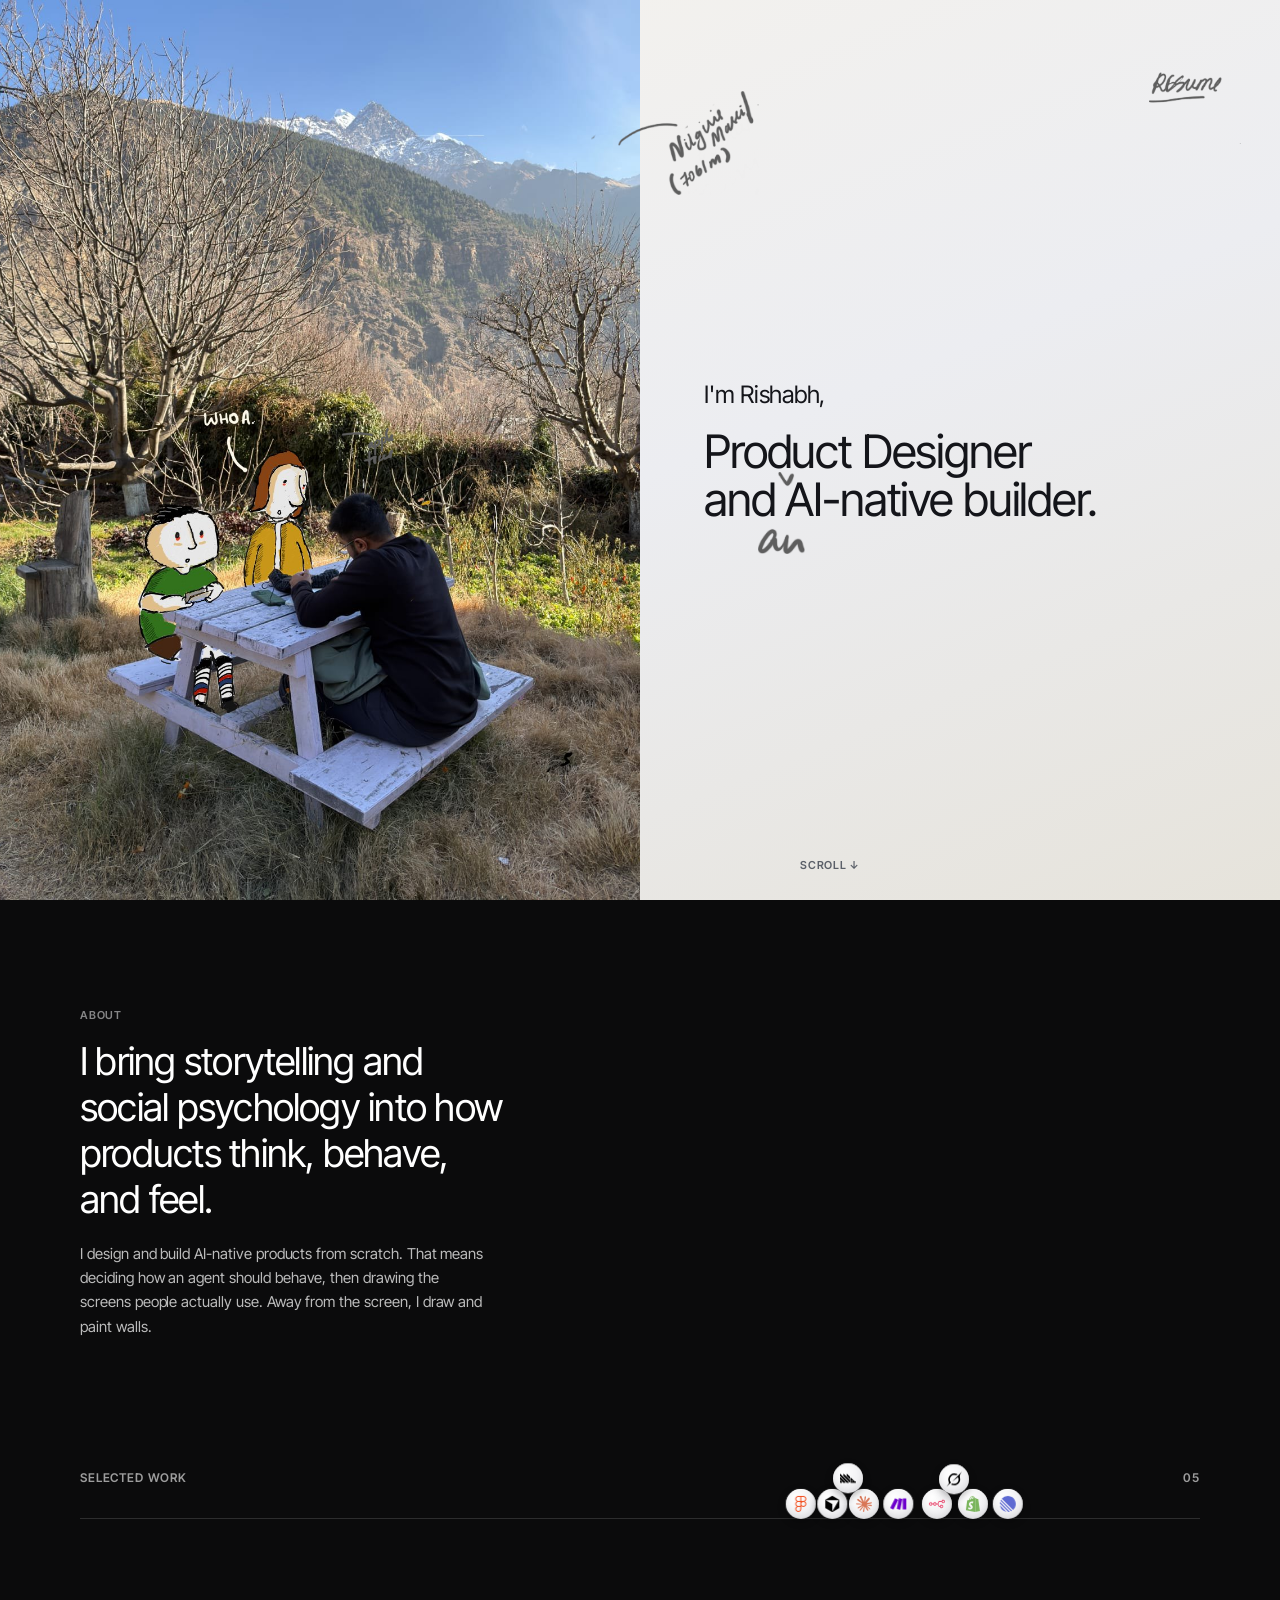
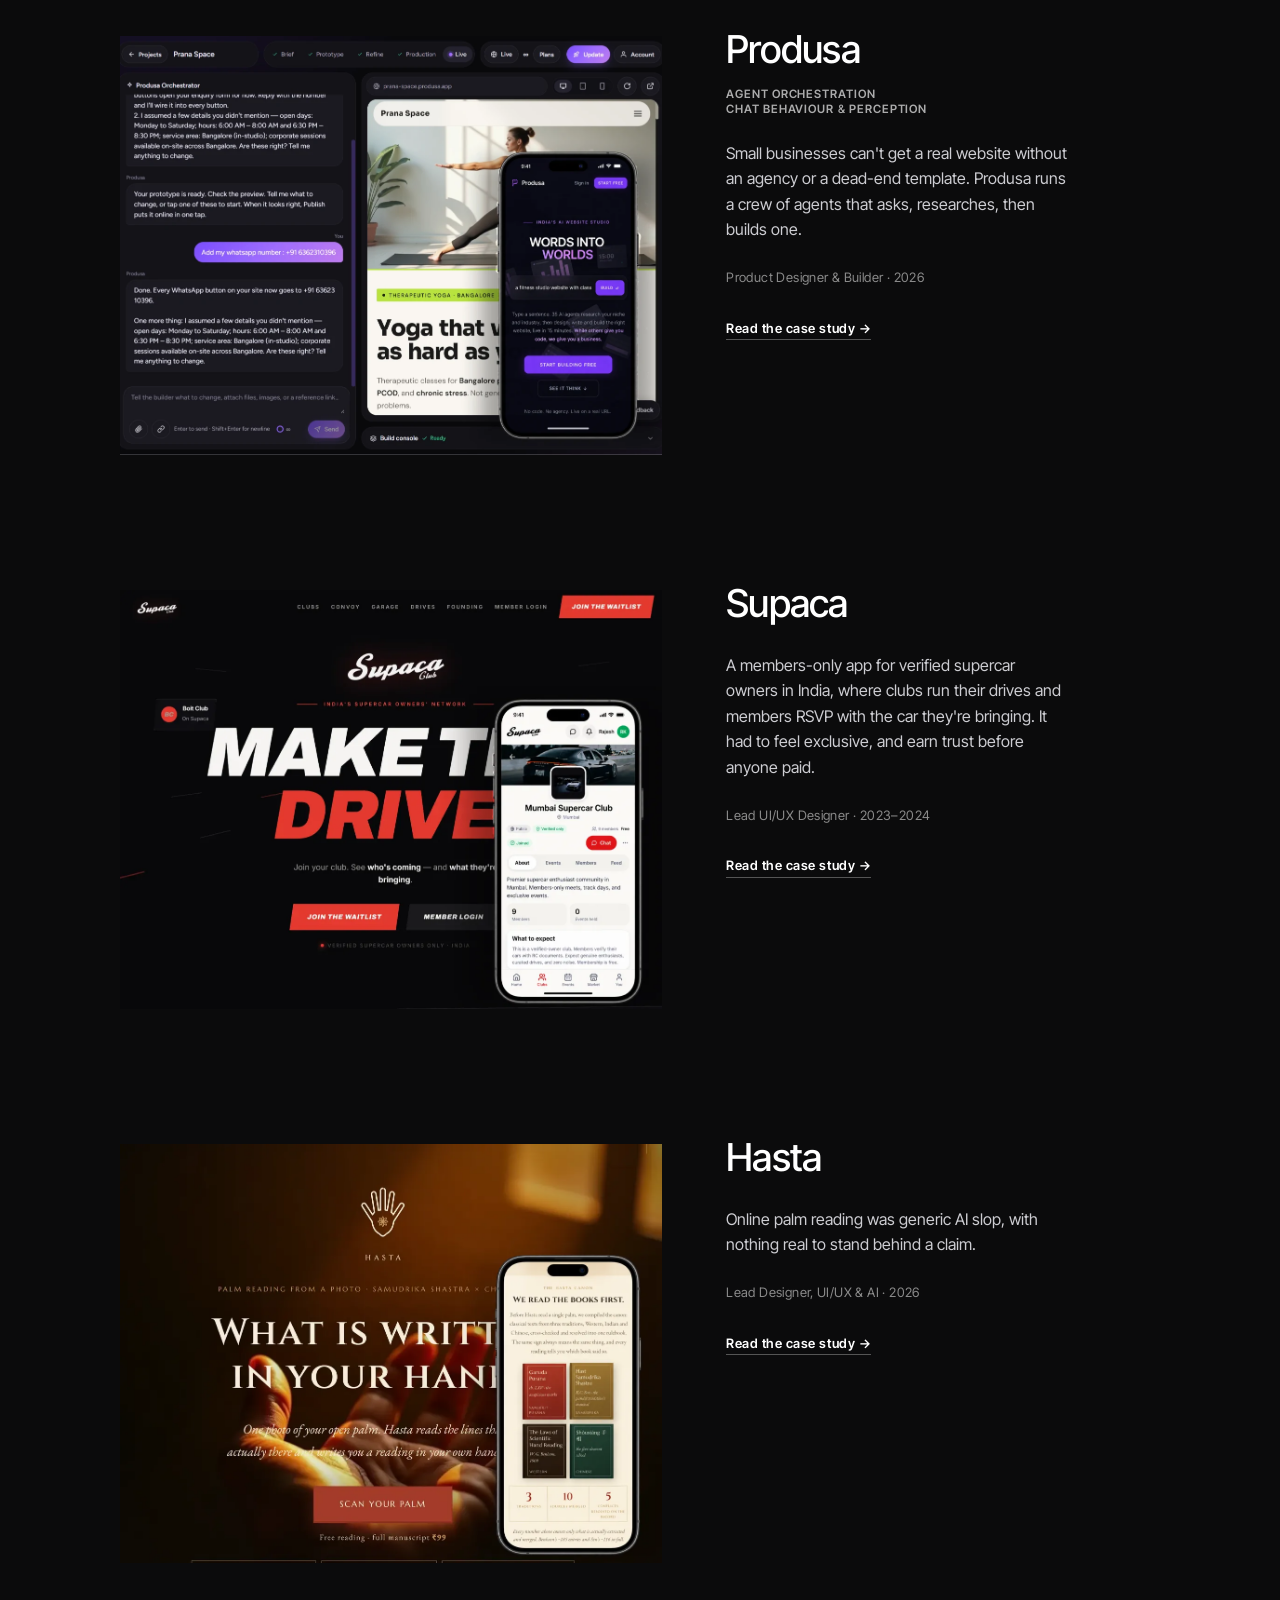
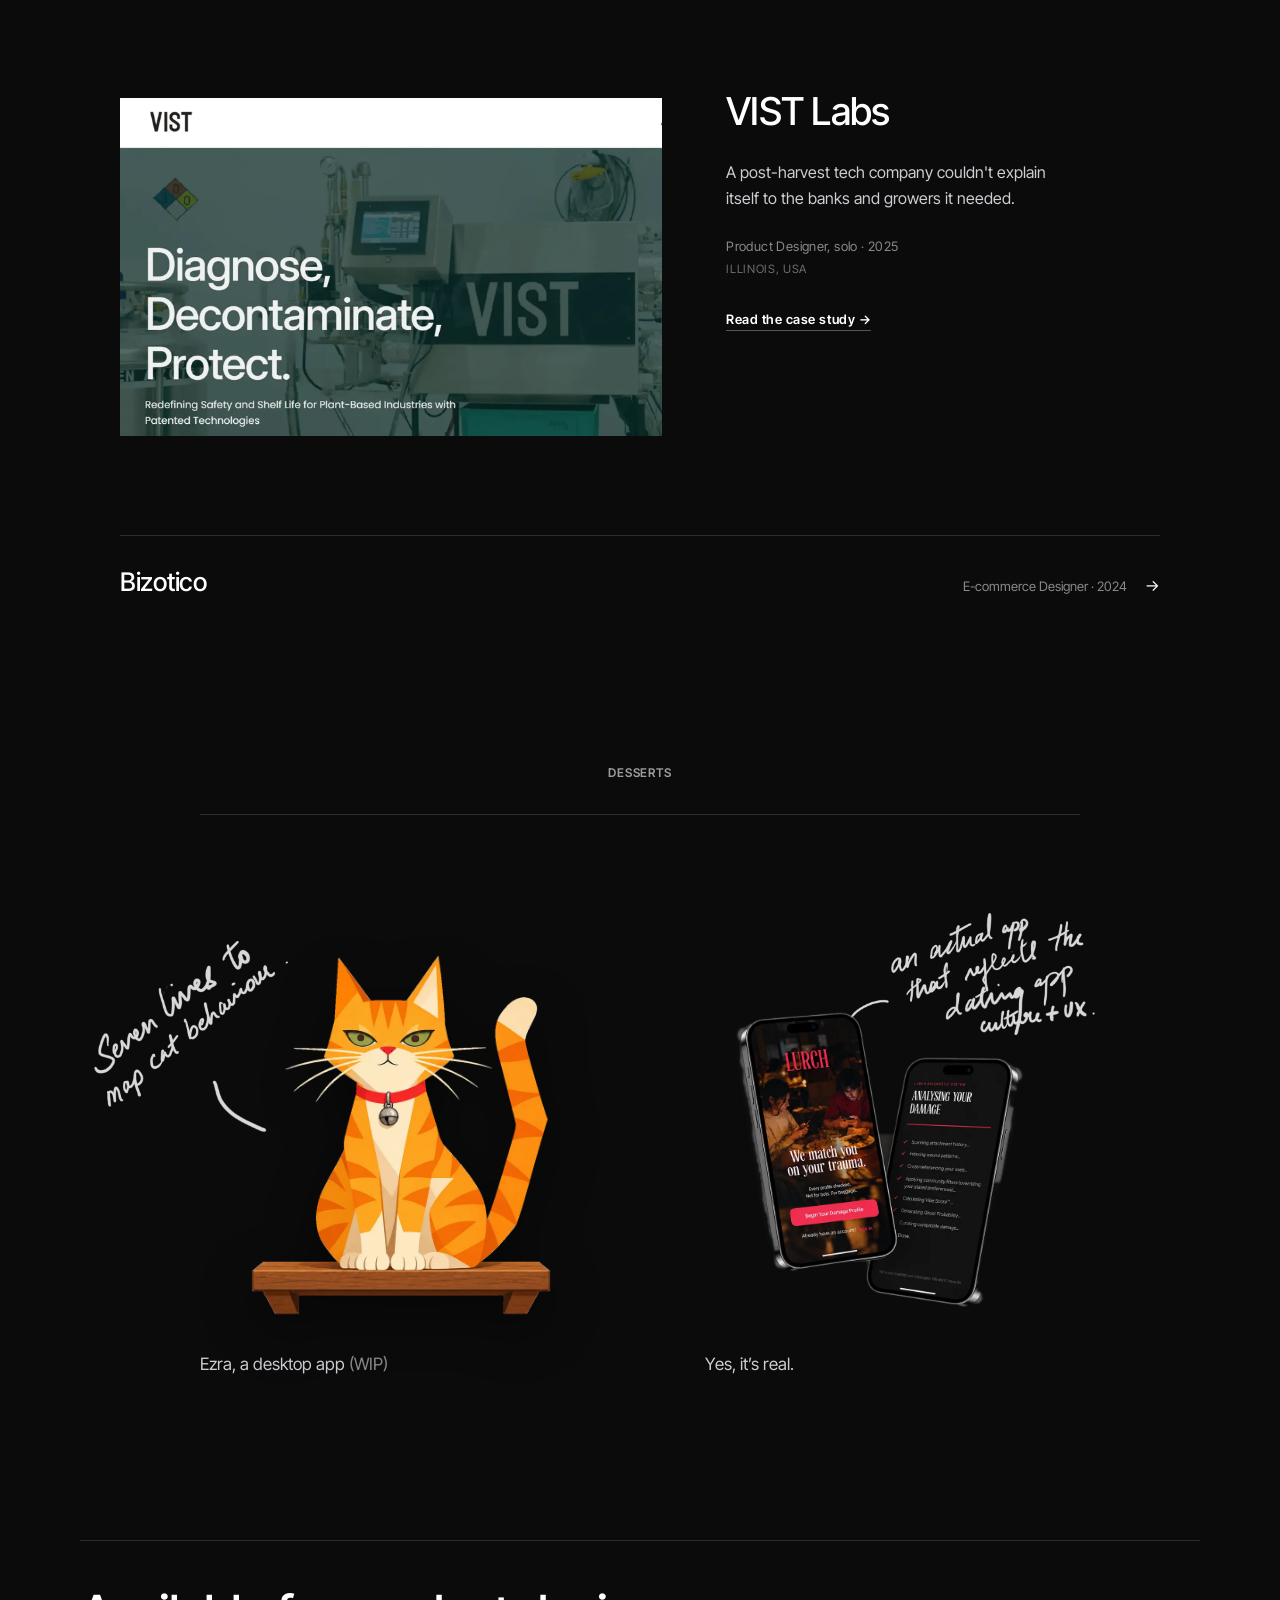
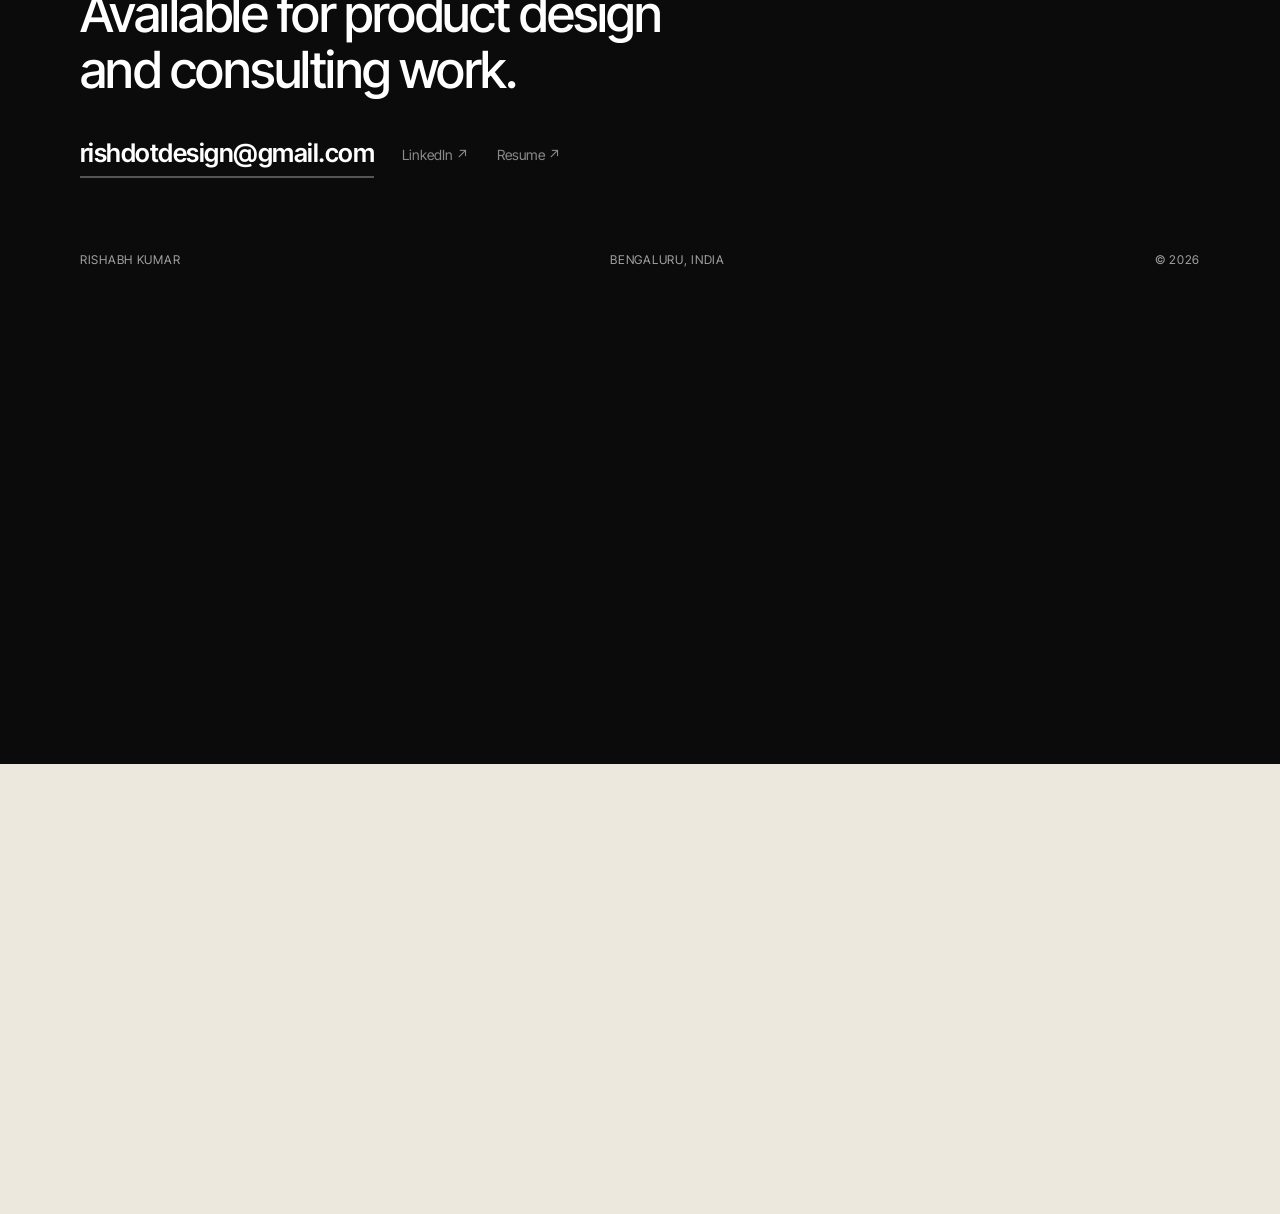
==== index.html @ b2a7e37c "Site hygiene (SEO + security + favicons), About block, desserts backdrop Hygiene (all pages): - Add " ====
<!DOCTYPE html>
<html lang="en" data-theme="light" data-dark>
<head>
<meta charset="UTF-8">
<meta name="viewport" content="width=device-width, initial-scale=1, viewport-fit=cover">
<title>Rishabh Kumar, Product Designer</title>
<meta name="description" content="Rishabh Kumar. Product designer and AI-native builder. Story and meaning first, screens second. Case studies on Produsa, Supaca, Hasta, VIST Labs and Bizotico.">
<link rel="icon" href="/favicon.ico" sizes="any">
<link rel="icon" type="image/svg+xml" href="/assets/favicon.svg">
<link rel="icon" type="image/png" sizes="32x32" href="/assets/icon-32.png">
<link rel="apple-touch-icon" href="/assets/apple-touch-icon.png">
<link rel="manifest" href="/site.webmanifest">
<meta name="theme-color" content="#F5F0E8">
<meta name="author" content="Rishabh Kumar">
<link rel="canonical" href="https://rish.design/">
<meta property="og:type" content="website">
<meta property="og:site_name" content="Rishabh Kumar">
<meta property="og:locale" content="en_US">
<meta property="og:title" content="Rishabh Kumar, Product Designer">
<meta property="og:description" content="Rishabh Kumar. Product designer and AI-native builder. Story and meaning first, screens second. Case studies on Produsa, Supaca, Hasta, VIST Labs and Bizotico.">
<meta property="og:url" content="https://rish.design/">
<meta property="og:image" content="https://rish.design/assets/og/home.jpg">
<meta property="og:image:width" content="1200">
<meta property="og:image:height" content="630">
<meta property="og:image:alt" content="Rishabh Kumar, Product Designer">
<meta name="twitter:card" content="summary_large_image">
<meta name="twitter:title" content="Rishabh Kumar, Product Designer">
<meta name="twitter:description" content="Rishabh Kumar. Product designer and AI-native builder. Story and meaning first, screens second. Case studies on Produsa, Supaca, Hasta, VIST Labs and Bizotico.">
<meta name="twitter:image" content="https://rish.design/assets/og/home.jpg">

<link rel="preconnect" href="https://fonts.googleapis.com">
<link rel="preconnect" href="https://fonts.gstatic.com" crossorigin>
<link rel="stylesheet"
      href="https://fonts.googleapis.com/css2?family=Inter+Tight:wght@300;400;500;600;700;800;900&display=swap">
<link rel="preload" as="image" href="/assets/hero.jpg" fetchpriority="high">
<link rel="stylesheet" href="/assets/style.css">
<link rel="stylesheet" href="/assets/v2.css">
<link rel="stylesheet" href="/assets/v3.css">
<link rel="stylesheet" href="/assets/swiss.css">
<link rel="stylesheet" href="/assets/notebook.css">
<link rel="stylesheet" href="/assets/home.css">
<link rel="stylesheet" href="/assets/redo.css">
<script>document.documentElement.setAttribute("data-theme","light");document.documentElement.classList.add("js");</script>
</head>
<body>

<header class="fnav" data-fnav>
  <nav class="fnav__in" aria-label="Site">
    <a href="#work">Work</a>
    <a href="/desserts.html">Desserts</a>
    <span class="fnav__sep" aria-hidden="true"></span>
    <a class="fnav__cta" href="#contact">Get in touch <span aria-hidden="true">&rarr;</span></a>
  </nav>
</header>

<!-- LAYER A — the banner: image fills the LEFT half, copy on the right. -->
<section class="banner banner--split" aria-labelledby="bannerTitle">
  <div class="banner__media">
    <img class="banner__img" src="/assets/hero.jpg" width="1200" height="1600" fetchpriority="high"
         alt="Rishabh sits with his back to the camera at a weathered white picnic table in the Himalayas, bare winter trees and a snow ridge behind him. Two of his own drawn characters sit at the table with him and the word WHOA. is written in the air above them.">
  </div>
  <div class="banner__in">
    <div class="banner__copy">
      <p class="banner__hi">I'm Rishabh,</p>
      <h1 class="banner__h1" id="bannerTitle">Product Designer and <span class="an-ins"><img class="hand__an" src="/assets/media/hand-an.webp" alt="" aria-hidden="true" loading="lazy"></span>AI-native builder.</h1>
    </div>
    <!-- Pinned to the foot of the copy column, centred under the text — a child
         of .banner__in (position:relative), so it anchors there, not in the
         copy flow where it used to float. -->
    <p class="label banner__cue" aria-hidden="true">Scroll &darr;</p>
  </div>
  <!-- Hand-drawn annotations, positioned to the reference. Desktop only for now;
       mobile placement follows separately. -->
  <div class="hand">
    <img class="hand__el hand__nilgiris" src="/assets/media/hand-nilgiris.webp" alt="" aria-hidden="true" loading="lazy">
    <img class="hand__el hand__apple" src="/assets/media/hand-apple-trees.webp" alt="" aria-hidden="true" loading="lazy">
    <a class="hand__el hand__resume hand__resume--link" href="/assets/Rishabh-Kumar-Resume.pdf" target="_blank" rel="noopener" aria-label="View my résumé (PDF, opens in a new tab)">
      <img src="/assets/media/hand-resume.webp" alt="" aria-hidden="true" loading="lazy">
    </a>
  </div>
</section>

<main>

  <!-- LAYER B — the stage. -->
  <section class="stage" id="work" aria-labelledby="workLabel">
    <div class="stage__in">

      <div class="stage__intro">
        <p class="label stage__kicker">About</p>
        <p class="stage__lead">I bring storytelling and social psychology into how products think, behave, and feel.</p>
        <p class="stage__about">I design and build AI-native products from scratch. That means deciding how an agent should behave, then drawing the screens people actually use. Away from the screen, I draw and paint walls.</p>
      </div>

      <div class="idx__head">
        <p class="label" id="workLabel">Selected work</p>
        <p class="label idx__count">05</p>
      </div>

      <!-- Top four: a full-width feature row each, centred, image left,
           the important details on the right. -->
      <div class="feats">

        <article class="feat" data-accent="#0050FF">
          <a class="feat__shot" href="/produsa.html" aria-label="Produsa case study">
            <img src="/assets/media/produsa-cover.webp" width="1165" height="900" loading="lazy" decoding="async"
                 alt="The Produsa studio: an owner asks the chat to wire their WhatsApp number into the site, and the finished studio website stands in the preview beside it, on desktop and on a phone.">
          </a>
          <div class="feat__meta">
            <h3 class="feat__name"><a href="/produsa.html">Produsa</a></h3>
            <!-- 2026-10-27, his call: the generic "AI product" kind label is out.
                 What he actually built goes under the name instead, as two
                 disciplines, stacked. Stacked and not inline because the second
                 one carries an ampersand: "A · B & C" on one line reads as three
                 items with the last two joined, which is the wrong relationship.
                 The & sits in its own span so it can drop a weight and take a
                 hair more air than a word space, which is what a busy glyph
                 needs in a tracked, uppercased line. Sentence case in the
                 source; the capitals are presentation. See home.css sec 9. -->
            <ul class="feat__disc">
              <li>Agent orchestration</li>
              <li>Chat behaviour <span class="feat__amp">&amp;</span> perception</li>
            </ul>
            <p class="feat__problem">Small businesses can't get a real website without an agency or a dead-end template. Produsa runs a crew of agents that asks, researches, then builds one.</p>
            <p class="feat__role">Product Designer &amp; Builder &middot; 2026</p>
            <a class="feat__go" href="/produsa.html">Read the case study <span aria-hidden="true">&rarr;</span></a>
          </div>
        </article>

        <article class="feat" data-accent="#FF1100">
          <a class="feat__shot" href="/supaca.html" aria-label="Supaca case study">
            <img src="/assets/media/supaca-cover.webp" width="1165" height="900" loading="lazy" decoding="async"
                 alt="The Supaca landing page: Make the drive, over a near-black ground, with a club&rsquo;s page open on a phone beside it.">
          </a>
          <div class="feat__meta">
            <h3 class="feat__name"><a href="/supaca.html">Supaca</a></h3>
            <p class="feat__problem">A members-only app for verified supercar owners in India, where clubs run their drives and members RSVP with the car they're bringing. It had to feel exclusive, and earn trust before anyone paid.</p>
            <p class="feat__role">Lead UI/UX Designer &middot; 2023&ndash;2024</p>
            <a class="feat__go" href="/supaca.html">Read the case study <span aria-hidden="true">&rarr;</span></a>
          </div>
        </article>

        <article class="feat" data-accent="#FFA81A">
          <a class="feat__shot" href="/hasta.html" aria-label="Hasta case study">
            <img src="/assets/media/hasta-cover.webp" width="1165" height="900" loading="lazy" decoding="async"
                 alt="The Hasta landing page: a drawn hand over the word HASTA and What is written in your hand? over a candlelit open palm, with a reading open on a phone beside it.">
          </a>
          <div class="feat__meta">
            <h3 class="feat__name"><a href="/hasta.html">Hasta</a></h3>
            <p class="feat__problem">Online palm reading was generic AI slop, with nothing real to stand behind a claim.</p>
            <p class="feat__role">Lead Designer, UI/UX &amp; AI &middot; 2026</p>
            <a class="feat__go" href="/hasta.html">Read the case study <span aria-hidden="true">&rarr;</span></a>
          </div>
        </article>

        <article class="feat" data-accent="#9ACD20">
          <a class="feat__shot" href="/vistlabs.html" aria-label="VIST Labs case study">
            <img src="/assets/media/vist-band-16x10.webp" width="1600" height="1000" loading="lazy" decoding="async"
                 alt="The redesigned VIST Labs hero: Diagnose, Decontaminate, Protect. over a dark teal photo of pasteurisation equipment.">
          </a>
          <div class="feat__meta">
            <h3 class="feat__name"><a href="/vistlabs.html">VIST Labs</a></h3>
            <p class="feat__problem">A post-harvest tech company couldn't explain itself to the banks and growers it needed.</p>
            <p class="feat__role">Product Designer, solo &middot; 2025</p>
            <p class="feat__loc">Illinois, USA</p>
            <a class="feat__go" href="/vistlabs.html">Read the case study <span aria-hidden="true">&rarr;</span></a>
          </div>
        </article>

      </div>

      <!-- The fifth, compact. -->
      <a class="feat-sm" href="/bizotico.html" data-accent="#B8A07C">
        <span class="feat-sm__name">Bizotico</span>
        <span class="feat-sm__role">E-commerce Designer &middot; 2024</span>
        <span class="feat-sm__go" aria-hidden="true">&rarr;</span>
      </a>

      <!-- DESSERTS, off-brief. Two tiles side by side. 2026-10-27, his
           call: no boxes. Ezra is the cat and nothing else; Lurch is the
           phones it always was, on a red panel. -->
      <section class="dess2" aria-labelledby="dess2Label">
        <div class="idx__head idx__head--sub">
          <p class="label" id="dess2Label">Desserts</p>
        </div>

        <div class="dess2__row">

          <a class="dz dz--ezra" href="https://the-ardent-guy.github.io/ezraapp/" target="_blank" rel="noopener"
             data-accent="#FFA81A" data-cursor-label="Ezra" aria-label="Ezra, a desktop app (work in progress)">
            <span class="dz__cat2" data-eyes>
              <img src="/assets/media/ezra-cat3.webp" width="900" height="900" loading="lazy" decoding="async"
                   alt="Ezra, a geometric orange tabby with a red collar and bell, sitting on a wooden shelf.">
              <!-- The pupils, off his own artwork: --ex / --ey are where he
                   drew them; data-l / data-r / data-u / data-d are how far
                   each one may travel left, right, up and down before it
                   would leave the socket, as a percent of the picture. The
                   four are the semi-axes of an ellipse, checked at 72 angles.
                   Up is the small one: he drew both pupils high in the eye. -->
              <span class="dz__eye" style="--ex:40%;--ey:26.47%"
                    data-l="1.1" data-r="0.8" data-u="0.12" data-d="0.6" aria-hidden="true"></span>
              <span class="dz__eye" style="--ex:53.59%;--ey:26.66%"
                    data-l="0.55" data-r="1.35" data-u="0.3" data-d="0.5" aria-hidden="true"></span>
            </span>
            <span class="dz__cap">Ezra, a desktop app <span class="dz__wip">(WIP)</span></span>
          </a>

          <a class="dz dz--lurch" href="https://lurchout.vercel.app/" target="_blank" rel="noopener"
             data-accent="#FF1100" data-cursor-label="Lurch" aria-label="Lurch, a satire project">
            <span class="dz__stage">
              <img class="dz__phones" src="/assets/media/lurch-cut.webp" width="900" height="900" loading="lazy" decoding="async"
                   alt="Two phone screens from Lurch, the satirical dating app: We match you on your trauma over a photo of a couple on their phones at dinner, and a diagnostic screen analysing your damage.">
            </span>
            <span class="dz__cap">Yes, it&rsquo;s real.</span>
          </a>

          <!-- Handwritten notes over the two tiles, mapped to Rishabh's
               reference. White ink on the black stage; pointer-events:none so
               the tile links stay clickable. -->
          <div class="dess2__hand" aria-hidden="true">
            <img class="dnote dnote--ezra" src="/assets/media/hand-ezra-note.webp" alt="" loading="lazy" decoding="async">
            <img class="dnote dnote--lurch" src="/assets/media/hand-lurch-note.webp" alt="" loading="lazy" decoding="async">
          </div>

        </div>
      </section>

      <!-- Contact. -->
      <div class="stage__end" id="contact">
        <h2>Available for product design and consulting work.</h2>
        <div class="stage__acts">
          <a class="stage__mail" href="mailto:rishdotdesign@gmail.com">rishdotdesign@gmail.com</a>
          <a class="stage__link" href="https://www.linkedin.com/in/rishabhkumarr" target="_blank" rel="noopener">LinkedIn &#8599;</a>
          <a class="stage__link" href="/assets/Rishabh-Kumar-Resume.pdf" target="_blank" rel="noopener">Resume &#8599;</a>
        </div>
        <div class="stage__colophon">
          <span>Rishabh Kumar</span>
          <span>Bengaluru, India</span>
          <span>&copy; 2026</span>
        </div>
      </div>

      <!-- The black runs on well above DESSERTS; room for elements to come. -->
      <div class="stage__space" aria-hidden="true"></div>

    </div>
  </section>

</main>

<!-- LAYER C — the creative reveal: a pixel scenery (hills, mountains, drifting
     clouds) behind a giant, bottom-clipped DESSERTS link. ~half the screen. -->
<section class="endmark">
  <div class="scene" aria-hidden="true">
    <div class="scene__sky"></div>
    <div class="scene__sun"></div>
    <div class="scene__clouds">
      <span class="cloud cloud--a"></span>
      <span class="cloud cloud--b"></span>
      <span class="cloud cloud--c"></span>
      <span class="cloud cloud--d"></span>
    </div>
    <span class="bird bird--a"></span>
    <span class="bird bird--b"></span>
    <div class="scene__range scene__range--back"></div>
    <div class="scene__range"></div>
    <div class="scene__hills"></div>
    <div class="scene__trees">
      <span class="tree" style="left:9%"></span>
      <span class="tree tree--sm" style="left:21%"></span>
      <span class="tree" style="left:68%"></span>
      <span class="tree tree--sm" style="left:80%"></span>
      <span class="tree" style="left:91%"></span>
    </div>
  </div>
  <!-- One link wearing the word three times. On a phone the two echoes become
       lines of their own and DESSERTS reads as a stacked pattern; they are
       aria-hidden, so a screen reader still meets exactly one link and hears
       "Desserts" once. Above 480px they are display:none and this renders as
       the single line it always was. The spans butt up against each other with
       no whitespace on purpose: a stray space would sit inside the centred
       nowrap line and shove the word off centre, and redo.js would measure it.
       -->
  <a class="endmark__word" href="/desserts.html" aria-label="Desserts"
    ><span class="endmark__rep">DESSERTS<span class="endmark__chev" aria-hidden="true">&rsaquo;</span></span
    ><span class="endmark__rep endmark__rep--echo" aria-hidden="true">DESSERTS<span class="endmark__chev">&rsaquo;</span></span
    ><span class="endmark__rep endmark__rep--echo" aria-hidden="true">DESSERTS<span class="endmark__chev">&rsaquo;</span></span
  ></a>
  <!-- A crooked little slice of cake, resting on the wordmark. -->
  <img class="endmark__cake" src="/assets/media/dessert-cake.webp" width="620" height="405"
       alt="" aria-hidden="true" loading="lazy" decoding="async">
</section>

<script src="/assets/swiss.js"></script>
<script src="/assets/notebook.js"></script>
<script src="/assets/redo.js"></script>
</body>
</html>
---- assets/style.css ----
/* ==========================================================================
   Rishabh Kumar, portfolio
   Vanilla CSS. Shared across every page so spacing and type stay identical.
   ========================================================================== */

:root {
  --margin: 10vw;
  --gap-section: 140px;
  --entry-gap: 56px;

  /* Light theme (default). Every colour is a token so the dark block below
     only has to restate values, never hunt through rules. */
  --c-label: #888888;
  --c-body: #444444;
  --c-body-soft: #555555;
  --c-heading: #111111;
  --c-value: #333333;
  --c-statement: #222222;
  --c-rule: #D8D0C4;
  --c-bg: #F5F0E8;
  --c-ghost: #E8E4DC;
  --c-accent: #111111;
  --c-accent-deep: #7A2E35;
  --c-slot-border: #BBBBBB;
  --c-slot-bg: rgba(255, 255, 255, 0.3);
  --c-slot-text: #AAAAAA;
  --c-card: rgba(255, 255, 255, 0.5);
  --c-card-solid: rgba(245, 240, 232, 0.92);
  --c-pill-border: #CCCCCC;
  --c-pill-text: #666666;
  --c-selection: rgba(17, 17, 17, 0.14);
  --hero-scrim: rgba(0, 0, 0, 0.15);
  --grain-opacity: 0.55;

  --font-display: "Outfit", "Trebuchet MS", sans-serif;
  --font-serif: "Instrument Serif", Georgia, "Times New Roman", serif;
  --font-body: "DM Sans", "Segoe UI", sans-serif;
  --font-hand: "Caveat", "Bradley Hand", cursive;

  --nav-w: 160px;
  --ease: cubic-bezier(0.22, 1, 0.36, 1);
}

/* Dark theme. Warm paper at night, never a cold black. */
:root[data-theme="dark"] {
  --c-label: #8A8175;
  --c-body: #B4AB9C;
  --c-body-soft: #A79E8E;
  --c-heading: #F2ECE0;
  --c-value: #D6CDBC;
  --c-statement: #E7E0D2;
  --c-rule: #39332B;
  --c-bg: #17130E;
  --c-ghost: #241F18;
  --c-accent: #F2ECE0;
  --c-accent-deep: #D98FA0;
  --c-slot-border: #4B4238;
  --c-slot-bg: rgba(255, 255, 255, 0.035);
  --c-slot-text: #7C7364;
  --c-card: rgba(255, 255, 255, 0.045);
  --c-card-solid: rgba(23, 19, 14, 0.92);
  --c-pill-border: #4B4238;
  --c-pill-text: #9A9080;
  --c-selection: rgba(255, 255, 255, 0.16);
  --hero-scrim: rgba(0, 0, 0, 0.15);
  --grain-opacity: 0.4;
}

/* No-JS fallback: honour the OS setting when the head script did not run. */
@media (prefers-color-scheme: dark) {
  :root:not([data-theme="light"]):not([data-theme="dark"]) {
    --c-label: #8A8175;
    --c-body: #B4AB9C;
    --c-body-soft: #A79E8E;
    --c-heading: #F2ECE0;
    --c-value: #D6CDBC;
    --c-statement: #E7E0D2;
    --c-rule: #39332B;
    --c-bg: #17130E;
    --c-ghost: #241F18;
    --c-accent: #F2ECE0;
    --c-accent-deep: #D98FA0;
    --c-slot-border: #4B4238;
    --c-slot-bg: rgba(255, 255, 255, 0.035);
    --c-slot-text: #7C7364;
    --c-card: rgba(255, 255, 255, 0.045);
    --c-card-solid: rgba(23, 19, 14, 0.92);
    --c-pill-border: #4B4238;
    --c-pill-text: #9A9080;
    --c-selection: rgba(255, 255, 255, 0.16);
    --hero-scrim: rgba(0, 0, 0, 0.15);
    --grain-opacity: 0.4;
  }
}

html { color-scheme: light dark; }

@media (max-width: 768px) {
  :root {
    --margin: 6vw;
    --gap-section: 80px;
    --entry-gap: 40px;
  }
}

/* --------------------------------------------------------------------------
   Reset and base
   -------------------------------------------------------------------------- */

*,
*::before,
*::after { box-sizing: border-box; }

html { -webkit-text-size-adjust: 100%; }

body {
  margin: 0;
  font-family: var(--font-body);
  font-size: 14px;
  line-height: 1.7;
  color: var(--c-body);
  min-height: 100vh;
  background-color: var(--c-bg);
  /* Large, slow, seamless mottle: the paper's own colour is uneven, like a
     handmade sheet. soft-light keeps the hue of --c-bg, only drifts luminance
     a few percent. Never grey, never dirty. */
  background-image: url("data:image/svg+xml,%3Csvg xmlns='http://www.w3.org/2000/svg' width='600' height='600'%3E%3Cfilter id='m'%3E%3CfeTurbulence type='fractalNoise' baseFrequency='0.009' numOctaves='2' stitchTiles='stitch' seed='11'/%3E%3CfeColorMatrix type='matrix' values='0.13 0 0 0 0.435 0.13 0 0 0 0.435 0.13 0 0 0 0.435 0 0 0 0 1'/%3E%3C/filter%3E%3Crect width='600' height='600' filter='url(%23m)'/%3E%3C/svg%3E");
  background-repeat: repeat;
  background-size: 600px 600px;
  background-blend-mode: soft-light;
  -webkit-font-smoothing: antialiased;
  text-rendering: optimizeLegibility;
}

/* The mottle is tuned for the light sheet. On the near-black ground it turns
   blotchy, so drop it in dark and let the flat warm colour plus the grain
   overlay carry the paper feel. */
:root[data-theme="dark"] body { background-image: none; }

@media (prefers-color-scheme: dark) {
  :root:not([data-theme="light"]):not([data-theme="dark"]) body { background-image: none; }
}

/* Global paper grain. One material across the dark hero, the cards and the
   ground so nothing reads flat or "AI-clean". Monochrome noise on soft-light
   modulates light only, so it adds tooth without adding colour or dirt.
   STRENGTH KNOB: opacity. 0.35 = barely there, 0.55 = default, 0.8 = strong. */
body::after {
  content: "";
  position: fixed;
  inset: 0;
  z-index: 9999;
  pointer-events: none;
  opacity: var(--grain-opacity);
  mix-blend-mode: soft-light;
  background-image: url("data:image/svg+xml,%3Csvg xmlns='http://www.w3.org/2000/svg' width='140' height='140'%3E%3Cfilter id='g'%3E%3CfeTurbulence type='fractalNoise' baseFrequency='0.8' numOctaves='2' stitchTiles='stitch' seed='4'/%3E%3CfeColorMatrix type='matrix' values='0.5 0 0 0 0.25 0.5 0 0 0 0.25 0.5 0 0 0 0.25 0 0 0 0 1'/%3E%3C/filter%3E%3Crect width='140' height='140' filter='url(%23g)'/%3E%3C/svg%3E");
  background-size: 140px 140px;
}

@media print { body::after { display: none; } }

img { max-width: 100%; display: block; }

a { color: inherit; text-decoration: none; }

h1, h2, h3, h4, p { margin: 0; }

[hidden] { display: none !important; }

::selection { background: var(--c-selection); }

/* --------------------------------------------------------------------------
   Shared type helpers
   -------------------------------------------------------------------------- */

.label {
  font-family: var(--font-body);
  font-size: 11px;
  font-weight: 600;
  text-transform: uppercase;
  letter-spacing: 0.14em;
  color: var(--c-label);
  display: inline-flex;
  align-items: center;
  gap: 10px;
}

.label::before {
  content: "";
  width: 18px;
  height: 1px;
  background: var(--c-accent);
  flex: 0 0 auto;
}

.section-heading {
  font-family: var(--font-display);
  font-weight: 700;
  font-size: clamp(32px, 4.4vw, 50px);
  line-height: 1.1;
  letter-spacing: -0.02em;
  color: var(--c-heading);
  margin-top: 18px;
  max-width: 20ch;
}

.hand { font-family: var(--font-hand); color: var(--c-accent-deep); }
.serif { font-family: var(--font-serif); }

/* The serif-italic accent: one emphasis phrase inside a headline, never a
   whole line. Reused across the hero, section headings, and case studies. */
.hero__h1 em,
.section-heading em,
.cs-hero__title em,
.cs-section__heading em,
.decision__heading em {
  font-family: var(--font-serif);
  font-style: italic;
  font-weight: 400;
  letter-spacing: -0.01em;
  color: var(--c-accent-deep);
}

/* Anchoring: a real number already in the copy, set as a numeral rather
   than buried in body weight. Drop into any sentence, scales relatively. */
em.stat-num {
  font-family: var(--font-serif);
  font-style: italic;
  font-weight: 400;
  font-size: 1.5em;
  line-height: 1;
  letter-spacing: -0.01em;
  color: var(--c-accent-deep);
}

/* --------------------------------------------------------------------------
   Layout shell
   -------------------------------------------------------------------------- */

main { margin-left: var(--nav-w); }

.wrap { padding: 0 var(--margin); }

.section { padding-top: var(--gap-section); }

.section:last-child { padding-bottom: var(--gap-section); }

.rule {
  border: 0;
  border-top: 1px solid var(--c-rule);
  margin: 0;
}

/* --------------------------------------------------------------------------
   Navigation
   -------------------------------------------------------------------------- */

.sidebar {
  position: fixed;
  top: 0;
  left: 0;
  width: var(--nav-w);
  height: 100vh;
  padding: 34px 18px 34px 28px;
  display: flex;
  flex-direction: column;
  gap: 40px;
  z-index: 40;
  /* No texture of its own. The fixed body::after grain overlay sits above the
     sidebar (z 9999) and covers it with the same paper as the rest of the page. */
  background-color: var(--c-bg);
}

/* A circular avatar frame. "R" is the placeholder; drop a photo in later as
   either a background-image on this element or an <img> filling it,
   overflow:hidden clips either one to the circle for free. */
.sidebar__logo {
  width: 40px;
  height: 40px;
  flex: 0 0 auto;
  display: flex;
  align-items: center;
  justify-content: center;
  border-radius: 50%;
  overflow: hidden;
  border: 1px solid var(--c-rule);
  background: var(--c-card);
  font-family: var(--font-display);
  font-weight: 800;
  font-size: 16px;
  color: var(--c-heading);
  line-height: 1;
}

/* Default position. On index.html, alignNavToHero() in main.js measures the
   real rendered position of "Product Designer." and sets margin-top on this
   element precisely, live, on load and on resize - a fixed px guess drifts
   at every viewport height since that line floats to vertical-centre. Other
   pages (no hero to align to) just keep this default. */
.sidebar__nav {
  display: flex;
  flex-direction: column;
  gap: 10px;
}

.sidebar__nav a {
  font-family: var(--font-body);
  font-size: 13px;
  font-weight: 400;
  color: var(--c-label);
  transition: color 0.2s var(--ease);
}

.sidebar__nav a:hover { color: var(--c-heading); }

.sidebar__nav a.is-active { color: var(--c-heading); }

/* Underline-draw on hover, desktop only (the mobile drawer already uses a
   full divider per row, so this stays a desktop micro-interaction). */
@media (min-width: 769px) {
  .sidebar__nav a {
    position: relative;
    width: fit-content;
  }
  .sidebar__nav a::after {
    content: "";
    position: absolute;
    left: 0;
    right: 100%;
    bottom: -3px;
    height: 1px;
    background: var(--c-accent-deep);
    transition: right 0.28s var(--ease);
  }
  .sidebar__nav a:hover::after,
  .sidebar__nav a.is-active::after { right: 0; }
}

/* Hamburger, mobile only */
.sidebar__burger {
  display: none;
  width: 34px;
  height: 34px;
  padding: 0;
  border: 0;
  background: transparent;
  cursor: pointer;
  flex-direction: column;
  align-items: center;
  justify-content: center;
  gap: 6px;
}

.sidebar__burger span {
  display: block;
  width: 20px;
  height: 1.5px;
  background: var(--c-heading);
  transition: transform 0.25s var(--ease), opacity 0.2s ease;
}

.sidebar.is-open .sidebar__burger span:first-child { transform: translateY(3.75px) rotate(45deg); }
.sidebar.is-open .sidebar__burger span:last-child { transform: translateY(-3.75px) rotate(-45deg); }

/* Mobile: no top bar. The sidebar becomes a pass-through fixed layer that
   only carries three floating chips (home, hamburger, theme) and an
   off-canvas drawer that slides in from the right. */
@media (max-width: 768px) {
  main { margin-left: 0; }

  .sidebar {
    position: fixed;
    inset: 0;
    width: auto;
    height: auto;
    padding: 0;
    gap: 0;
    background: transparent;
    border: 0;
    pointer-events: none;
    z-index: 60;
  }

  .sidebar__logo,
  .sidebar__burger,
  .sidebar .theme-toggle {
    pointer-events: auto;
    position: absolute;
    width: 40px;
    height: 40px;
    margin: 0;
    background: var(--c-bg);
    border: 1px solid var(--c-rule);
    border-radius: 999px;
    display: flex;
    align-items: center;
    justify-content: center;
  }

  .sidebar__logo { top: 14px; left: var(--margin); font-size: 16px; z-index: 63; }
  .sidebar .theme-toggle { right: var(--margin); bottom: 16px; z-index: 63; }
  .sidebar__burger { top: 14px; right: var(--margin); z-index: 64; }

  /* scrim behind the drawer */
  .sidebar::before {
    content: "";
    position: fixed;
    inset: 0;
    background: rgba(0, 0, 0, 0.45);
    opacity: 0;
    pointer-events: none;
    transition: opacity 0.3s ease;
    z-index: 61;
  }
  .sidebar.is-open::before { opacity: 1; pointer-events: auto; }

  /* the drawer */
  .sidebar__nav {
    pointer-events: auto;
    position: fixed;
    top: 0;
    right: 0;
    margin-top: 0;
    height: 100vh;
    height: 100dvh;
    width: min(80vw, 320px);
    flex-direction: column;
    gap: 0;
    padding: 92px 28px 32px;
    background: var(--c-bg);
    border-left: 1px solid var(--c-rule);
    transform: translateX(100%);
    transition: transform 0.42s cubic-bezier(0.5, 0, 0.1, 1);
    z-index: 62;
    overflow-y: auto;
  }

  .sidebar.is-open .sidebar__nav { transform: translateX(0); }

  .sidebar__nav a {
    font-size: 17px;
    padding: 15px 0;
    border-bottom: 1px solid var(--c-rule);
    opacity: 0;
    transform: translateX(18px);
    transition: opacity 0.3s ease, transform 0.35s var(--ease);
  }
  .sidebar__nav a:last-child { border-bottom: 0; }

  .sidebar.is-open .sidebar__nav a { opacity: 1; transform: translateX(0); }
  .sidebar.is-open .sidebar__nav a:nth-child(1) { transition-delay: 0.12s; }
  .sidebar.is-open .sidebar__nav a:nth-child(2) { transition-delay: 0.17s; }
  .sidebar.is-open .sidebar__nav a:nth-child(3) { transition-delay: 0.22s; }
  .sidebar.is-open .sidebar__nav a:nth-child(4) { transition-delay: 0.27s; }
  .sidebar.is-open .sidebar__nav a:nth-child(5) { transition-delay: 0.32s; }
  .sidebar.is-open .sidebar__nav a:nth-child(6) { transition-delay: 0.37s; }
}

/* --------------------------------------------------------------------------
   Scroll progress, goal gradient. Chrome, not content: same on every page.
   -------------------------------------------------------------------------- */

.scroll-progress {
  position: fixed;
  top: 0;
  left: 0;
  height: 2px;
  width: 0%;
  background: var(--c-accent-deep);
  z-index: 9998;
  pointer-events: none;
  transition: width 0.08s linear;
}

@media (prefers-reduced-motion: reduce) {
  .scroll-progress { transition: none; }
}

/* --------------------------------------------------------------------------
   Slots for imagery and drawings
   -------------------------------------------------------------------------- */

.slot {
  border: 1px dashed var(--c-slot-border);
  background: var(--c-slot-bg);
  border-radius: 4px;
  display: flex;
  align-items: center;
  justify-content: center;
  text-align: center;
  padding: 24px;
  font-family: var(--font-body);
  font-size: 12px;
  color: var(--c-slot-text);
  letter-spacing: 0.02em;
}

.slot--svg { color: var(--c-slot-text); }

/* --------------------------------------------------------------------------
   Hero (index)
   Desktop: split. Portrait photo strip on the right, headline as ink on the
   paper ground on the left. The left column is a flex stack: the headline
   floats to optical centre, the caveat + scroll cue are pinned to the base
   with a gap that can never be eaten. 100vh is a MINIMUM, so the section
   grows and the page scrolls before anything collides.
   Mobile (<=768px): full-viewport photo, headline set on it over a scrim.
   -------------------------------------------------------------------------- */

.hero {
  position: relative;
  display: grid;
  grid-template-columns: minmax(0, 1fr) clamp(300px, 42vw, 600px);
  min-height: 100vh;
  min-height: 100dvh;
  overflow: hidden;
}

.hero__media {
  grid-column: 2;
  grid-row: 1;
  background-color: #23201c;
  background-image:
    linear-gradient(rgba(30, 26, 20, 0.05), rgba(30, 26, 20, 0.05)),
    url("/assets/hero.jpg");
  background-size: cover;
  background-position: 50% 32%;
  border-left: 1px solid var(--c-rule);
}

/* Dark theme intentionally has no scrim override here: the photo carries
   the same faint wash as light theme, unfiltered rather than darkened. */

.hero__media-fallback {
  grid-column: 2;
  grid-row: 1;
  display: flex;
  align-items: flex-end;
  justify-content: center;
  text-align: center;
  padding: 24px 24px 96px;
  font-family: var(--font-body);
  font-size: 12px;
  color: rgba(255, 255, 255, 0.4);
  border: 1px dashed rgba(255, 255, 255, 0.22);
  margin: 24px;
}

/* Fine fabric stipple over the text half, light theme only. Same recipe as
   the body grain (feTurbulence into feColorMatrix) but pushed to a much
   higher baseFrequency and read through a steep alpha ramp, so continuous
   noise clips into small, sparse, irregular flecks instead of smooth
   static. Tinted with --c-accent-deep and multiplied in at low opacity, so
   it reads as tooth on the bare paper, never as a printed dot pattern.
   Desktop only: the mobile hero is full-bleed photo with no bare column
   to texture, and this is switched off there below. */
.hero::before {
  content: "";
  grid-column: 1;
  grid-row: 1;
  z-index: 0;
  pointer-events: none;
  opacity: 0.35;
  mix-blend-mode: multiply;
  background-image: url("data:image/svg+xml,%3Csvg xmlns='http://www.w3.org/2000/svg' width='120' height='120'%3E%3Cfilter id='f'%3E%3CfeTurbulence type='fractalNoise' baseFrequency='0.9' numOctaves='2' stitchTiles='stitch' seed='9'/%3E%3CfeColorMatrix type='matrix' values='0 0 0 0 0.478 0 0 0 0 0.180 0 0 0 0 0.208 26 0 0 0 -17'/%3E%3C/filter%3E%3Crect width='120' height='120' filter='url(%23f)'/%3E%3C/svg%3E");
  background-repeat: repeat;
  background-size: 120px 120px;
}

:root[data-theme="dark"] .hero::before { content: none; }

@media (prefers-color-scheme: dark) {
  :root:not([data-theme="light"]):not([data-theme="dark"]) .hero::before { content: none; }
}

.hero__col {
  grid-column: 1;
  grid-row: 1;
  z-index: 2;
  display: flex;
  flex-direction: column;
  min-width: 0;
  padding-block: clamp(72px, 11vh, 112px) clamp(28px, 5vh, 48px);
  padding-inline: clamp(24px, 4vw, 72px) clamp(32px, 4vw, 64px);
}

.hero__headline { margin-top: auto; }

.hero__h1 {
  font-family: var(--font-display);
  font-weight: 800;
  font-size: clamp(28px, 3vw, 40px);
  line-height: 1.12;
  letter-spacing: -0.012em;
  color: var(--c-heading);
}

.hero__group { display: block; }
.hero__group .line { display: block; }

/* The period after "Product Designer" leaves its spot as the visitor
   scrolls toward "Selected Projects" below, and a JS-cloned dot
   (.stop-falling) takes its place, falls straight down, bounces, and
   settles exactly on the "j". Position is a continuous function of scroll
   progress (see heroStopDrop in main.js), so opacity here is just set
   inline per frame rather than transitioned. */
.hero-stop-origin { will-change: opacity; }

/* The letter the falling dot lands on. Its own printed tittle is clipped
   off (the top sliver of its box) so the falling dot is the only dot ever
   visible there, never a second one beside the glyph's real one. The inset
   is in em, relative to this span's own font-size, so it scales with
   .section-heading's clamp() instead of drifting at either end of it. */
.drop-target {
  position: relative;
  display: inline-block;
  clip-path: inset(0.36em 0 0 0);
}

/* The falling dot itself: one element appended to <body>, positioned in
   document coordinates so it scrolls naturally with the page. Transform
   and opacity are both written inline, per scroll frame, by main.js. */
.stop-falling {
  position: absolute;
  top: 0;
  left: 0;
  width: 9px;
  height: 9px;
  border-radius: 50%;
  background: var(--c-accent-deep);
  opacity: 0;
  pointer-events: none;
  z-index: 40;
  will-change: transform;
}

@media (prefers-reduced-motion: reduce) {
  /* Tier 2: skip the flight, keep the handoff. main.js checks this same
     query and, when it matches, jumps straight to the landed state instead
     of computing the shake/fall/bounce curve. */
  .stop-falling { transition: opacity 0.2s ease; }
}

.hero__sub {
  margin-top: 24px;
  font-family: var(--font-body);
  font-weight: 400;
  font-size: 16px;
  line-height: 1.7;
  color: var(--c-body-soft);
  max-width: 480px;
}

.hero__foot {
  margin-top: auto;
  padding-top: 48px;
  display: flex;
  align-items: flex-end;
  justify-content: flex-end;
  gap: 24px;
}

.hero__note {
  font-family: var(--font-hand);
  font-weight: 600;
  font-size: 19px;
  line-height: 1.2;
  color: var(--c-accent-deep);
  transition: color 0.2s var(--ease);
}
.hero__note:hover { color: var(--c-heading); }

.hero__scroll {
  flex: 0 0 auto;
  display: flex;
  flex-direction: column;
  align-items: center;
  gap: 6px;
  font-family: var(--font-body);
  font-size: 11px;
  text-transform: uppercase;
  letter-spacing: 0.12em;
  color: var(--c-label);
}
.hero__scroll svg { width: 12px; height: 16px; }
.hero__scroll svg path { stroke: currentColor; }

.js .hero__group,
.js .hero__sub {
  opacity: 0;
  transform: translateY(14px);
}

/* --------------------------------------------------------------------------
   Tool logo hover cluster. Hovering "Product Designer." or "Builder." in the
   hero floats a small cluster of tool-brand icons near the word's trailing
   edge. Pure CSS animation (JS only builds the markup once on load); the
   asymmetric enter/exit timing works because the staggered spring transition
   is scoped to :hover/:focus-within, so the plain base rule (fast, no
   stagger) takes over automatically the moment hover ends. Desktop only.
   -------------------------------------------------------------------------- */

.tool-headline {
  position: relative;
  display: block;
  width: fit-content;
  color: var(--c-accent-deep);
  cursor: pointer;
  transition: color 0.2s var(--ease);
}

.tool-cluster {
  position: absolute;
  top: 50%;
  left: 100%;
  width: 0;
  height: 0;
  pointer-events: none;
}

.tool-icon {
  position: absolute;
  top: 0;
  left: 0;
  width: 32px;
  height: 32px;
  margin: -16px 0 0 -16px;
  padding: 5px;
  box-sizing: border-box;
  border-radius: 50%;
  background: #FFFFFF;
  border: 1px solid #E8E8E8;
  box-shadow: 0 2px 8px rgba(0, 0, 0, 0.08);
  display: flex;
  align-items: center;
  justify-content: center;
  z-index: 10;
  opacity: 0;
  transform: translate(var(--tx, 0), calc(var(--ty, 0) + 8px)) scale(0.4);
  transition: opacity 0.18s ease-in, transform 0.18s ease-in;
}

.tool-icon img { width: 100%; height: 100%; display: block; }

@media (hover: hover) {
  .tool-headline:hover,
  .tool-headline:focus-within {
    color: var(--c-heading);
  }

  .tool-headline:hover .tool-icon,
  .tool-headline:focus-within .tool-icon {
    opacity: 1;
    transform: translate(var(--tx, 0), var(--ty, 0)) scale(1);
    transition: opacity 0.25s cubic-bezier(0.34, 1.56, 0.64, 1),
                transform 0.25s cubic-bezier(0.34, 1.56, 0.64, 1);
    transition-delay: var(--delay, 0ms);
  }
}

/* On-load hint: once, shortly after the page settles, each tool-headline's
   cluster gets a turn revealing itself automatically (JS toggles this class
   on a timer, line by line) so touch devices, which can never trigger
   :hover, still get a glimpse that something is there. Lives outside the
   (hover: hover) gate on purpose so it fires everywhere. */
.tool-headline.is-hint .tool-icon {
  opacity: 1;
  transform: translate(var(--tx, 0), var(--ty, 0)) scale(1);
  transition: opacity 0.25s cubic-bezier(0.34, 1.56, 0.64, 1),
              transform 0.25s cubic-bezier(0.34, 1.56, 0.64, 1);
  transition-delay: var(--delay, 0ms);
}

@media (hover: hover) {
  .tool-headline.is-hint { color: var(--c-heading); }
}

@media (prefers-reduced-motion: reduce) {
  /* Tier 2: keep the fade, drop the spring/slide/scale entirely. Icons sit
     at their resting position (invisible) and only opacity changes. */
  .tool-icon {
    transform: translate(var(--tx, 0), var(--ty, 0));
    transition: opacity 0.12s ease;
  }
  .tool-headline:hover .tool-icon,
  .tool-headline:focus-within .tool-icon {
    transform: translate(var(--tx, 0), var(--ty, 0));
    transition: opacity 0.12s ease;
    transition-delay: 0ms;
  }
}

@media (max-width: 1024px) and (min-width: 769px) {
  .hero { grid-template-columns: minmax(0, 1fr) 40vw; }
  .hero__h1 { font-size: clamp(26px, 3vw, 36px); }
  .hero__sub { max-width: 42ch; }
}

@media (max-width: 768px) {
  .hero {
    display: block;
    min-height: 100svh;
  }

  /* No bare paper column on mobile, the photo is full-bleed, so the fabric
     stipple from the desktop text half is switched off here. */
  .hero::before { content: none; }

  .hero__media,
  :root[data-theme="dark"] .hero__media {
    position: absolute;
    inset: 0;
    width: 100%;
    height: 100%;
    z-index: 0;
    border: 0;
    background-position: 50% 28%;
    background-image:
      linear-gradient(rgba(20, 17, 12, 0.12), rgba(20, 17, 12, 0.12)),
      url("/assets/hero.jpg");
  }

  .hero__media-fallback {
    position: absolute;
    inset: 0;
    width: 100%;
    height: 100%;
    margin: 0;
    padding: 24px;
    z-index: 1;
  }

  /* Scrim follows the text: strong over the sky/mountain band where the
     headline now sits, nearly bare over the character/table band so that
     scene is the payoff, then a small rise at the very bottom to ground
     the frame and separate the foot link from the photo under it. */
  .hero::after {
    content: "";
    position: absolute;
    inset: 0;
    z-index: 1;
    pointer-events: none;
    background: linear-gradient(
      180deg,
      rgba(15, 12, 8, 0.46) 0%,
      rgba(15, 12, 8, 0.42) 16%,
      rgba(15, 12, 8, 0.34) 32%,
      rgba(15, 12, 8, 0.20) 48%,
      rgba(15, 12, 8, 0.12) 60%,
      rgba(15, 12, 8, 0.10) 78%,
      rgba(15, 12, 8, 0.30) 100%
    );
  }

  /* Top-anchored so the text sits against sky, not the characters. The
     foot (the caveat link) is decoupled with its own margin-top:auto, the
     same trick the desktop hero uses, so it stays pinned to the true
     bottom regardless of how tall the headline block is. Whatever isn't
     spent on text or the foot is just photo. */
  .hero__col {
    position: relative;
    z-index: 2;
    min-height: 100svh;
    justify-content: flex-start;
    padding: 112px var(--margin) 32px;
  }

  .hero__headline { margin-top: 0; }

  .hero__h1 {
    font-size: clamp(30px, 8vw, 48px);
    color: #F7F2E8;
    text-shadow: 0 1px 3px rgba(0, 0, 0, 0.35), 0 4px 16px rgba(0, 0, 0, 0.28);
  }

  /* The hover cue is a desktop-only affordance for a desktop-only
     interaction (the icon cluster is off on touch). On the mobile photo
     treatment these two lines should read exactly like their neighbours,
     and the icon hint (see .is-hint) reveals without inverting colour. */
  .tool-headline { color: inherit; cursor: default; }
  .tool-headline.is-hint { color: inherit; }

  .hero__sub {
    margin-top: 28px;
    max-width: 34ch;
    color: rgba(247, 242, 232, 0.82);
    text-shadow: 0 1px 2px rgba(0, 0, 0, 0.3), 0 3px 10px rgba(0, 0, 0, 0.22);
  }

  .hero__foot {
    margin-top: auto;
    padding-top: 0;
  }
  .hero__note {
    color: rgba(247, 242, 232, 0.82);
    text-shadow: 0 1px 2px rgba(0, 0, 0, 0.3);
  }
  .hero__note:hover { color: #FFFFFF; }
  .hero__scroll { display: none; }

  /* Dark theme keeps the same mobile legibility gradient as light theme
     here on purpose: no extra dark-only darkening layer over the photo. */
}

/* --------------------------------------------------------------------------
   Work section
   -------------------------------------------------------------------------- */

.projects { margin-top: 40px; }

.project {
  display: grid;
  grid-template-columns: 55% 45%;
  gap: 0;
  border-top: 1px solid var(--c-rule);
  padding-top: 80px;
  margin-top: 80px;
}

.project:first-child { margin-top: 40px; }

.project__eyebrow {
  font-family: var(--font-body);
  font-size: 11px;
  font-weight: 500;
  text-transform: uppercase;
  letter-spacing: 0.1em;
  color: var(--c-label);
  margin-bottom: 12px;
}

.project__title {
  font-family: var(--font-display);
  font-weight: 700;
  font-size: clamp(24px, 3vw, 32px);
  line-height: 1.3;
  color: var(--c-heading);
  margin-bottom: 20px;
  transition: color 0.2s var(--ease);
}

.project:hover .project__title { color: var(--c-heading); }

.project__meta {
  display: flex;
  flex-direction: column;
  gap: 8px;
}

.project__meta-row {
  display: flex;
  gap: 16px;
  font-family: var(--font-body);
}

.project__meta-row dt {
  flex: 0 0 80px;
  font-size: 11px;
  color: var(--c-label);
  text-transform: uppercase;
  letter-spacing: 0.06em;
  padding-top: 2px;
}

.project__meta-row dd {
  margin: 0;
  font-size: 14px;
  color: var(--c-value);
}

.project__meta-row dd b { font-weight: 600; color: var(--c-heading); }

.project__tags {
  display: flex;
  flex-wrap: wrap;
  gap: 8px;
  margin-top: 20px;
}

.project__tags span {
  font-family: var(--font-body);
  font-size: 11px;
  color: var(--c-pill-text);
  border: 1px solid var(--c-pill-border);
  padding: 4px 10px;
  border-radius: 20px;
}

.project__media { padding-left: 60px; }

.project__media .slot { min-height: 320px; height: 100%; }

@media (max-width: 768px) {
  .project {
    grid-template-columns: 1fr;
    padding-top: 48px;
    margin-top: 48px;
  }
  .project__media {
    padding-left: 0;
    margin-top: 28px;
  }
  .project__media .slot { min-height: 240px; }
}

/* More work grid */

.morework { margin-top: 60px; }

.morework__sub {
  font-family: var(--font-display);
  font-weight: 600;
  font-size: 24px;
  color: var(--c-heading);
  margin-top: 8px;
}

.morework__grid {
  margin-top: 32px;
  display: grid;
  grid-template-columns: repeat(3, 1fr);
  gap: 40px 32px;
}

.morework__grid article p { margin: 0; }

.morework__name {
  font-family: var(--font-body);
  font-size: 13px;
  font-weight: 600;
  color: var(--c-heading);
}

.morework__cat {
  font-family: var(--font-body);
  font-size: 12px;
  color: var(--c-label);
  margin-top: 2px;
}

.morework__desc {
  font-family: var(--font-body);
  font-size: 13px;
  color: var(--c-body-soft);
  margin-top: 8px;
}

@media (max-width: 900px) {
  .morework__grid { grid-template-columns: 1fr 1fr; }
}

@media (max-width: 768px) {
  .morework__grid { grid-template-columns: 1fr; gap: 28px; }
}

.morework__lead {
  font-family: var(--font-body);
  font-size: 16px;
  color: var(--c-body-soft);
  line-height: 1.8;
  max-width: 520px;
  margin-top: 14px;
}

.morework__link {
  display: inline-flex;
  align-items: center;
  gap: 12px;
  margin-top: 24px;
  font-family: var(--font-display);
  font-weight: 600;
  font-size: 20px;
  color: var(--c-heading);
}

.morework__link .arrow {
  width: 40px;
  height: 18px;
  transform: translateX(-6px);
  opacity: 0.5;
  transition: transform 0.2s var(--ease), opacity 0.2s var(--ease);
}

.morework__link .arrow path { stroke: var(--c-heading); stroke-width: 2; fill: none; stroke-linecap: round; }

.morework__link:hover .arrow { transform: translateX(0); opacity: 1; }

/* "case study in progress" card on the studio index */
.project.is-pending { opacity: 0.72; cursor: default; }
.project.is-pending .project__title { color: var(--c-value); }
.project__status {
  font-family: var(--font-body);
  font-size: 11px;
  font-weight: 500;
  text-transform: uppercase;
  letter-spacing: 0.1em;
  color: var(--c-label);
  margin-top: 16px;
}

/* --------------------------------------------------------------------------
   Statements
   -------------------------------------------------------------------------- */

.statements {
  margin-top: 48px;
  display: flex;
  flex-direction: column;
  gap: var(--entry-gap);
  max-width: 800px;
}

.statement {
  font-family: var(--font-display);
  font-weight: 600;
  font-size: clamp(18px, 2.4vw, 22px);
  line-height: 1.5;
  color: var(--c-statement);
  position: relative;
  transition: color 0.2s var(--ease);
}

.statement:hover { color: var(--c-heading); }

.statement:hover .statement__text {
  text-decoration: underline;
  text-decoration-color: var(--c-label);
  text-underline-offset: 4px;
}

.statement__mark {
  margin-top: 14px;
  max-width: 160px;
}

.statement__mark .slot {
  min-height: 54px;
  font-size: 11px;
}

/* --------------------------------------------------------------------------
   Experience
   -------------------------------------------------------------------------- */

.experience { margin-top: 48px; }

.xp {
  border-top: 1px solid var(--c-rule);
  padding-top: 32px;
  margin-top: var(--entry-gap);
}

.xp:first-child { margin-top: 40px; }

.xp__company {
  font-family: var(--font-display);
  font-weight: 700;
  font-size: 24px;
  color: var(--c-heading);
}

.xp__role {
  font-family: var(--font-body);
  font-size: 13px;
  color: var(--c-label);
  margin-top: 4px;
}

.xp__desc {
  font-family: var(--font-body);
  font-size: 14px;
  color: var(--c-body-soft);
  margin-top: 8px;
  margin-bottom: 20px;
  max-width: 640px;
}

.xp__learnt-label {
  font-family: var(--font-body);
  font-size: 11px;
  font-weight: 500;
  text-transform: uppercase;
  letter-spacing: 0.1em;
  color: var(--c-label);
  margin-bottom: 8px;
}

.xp__learnt {
  font-family: var(--font-body);
  font-size: 14px;
  color: var(--c-body);
  line-height: 1.8;
  max-width: 640px;
}

/* Resume */

.resume {
  margin-top: 40px;
  border-top: 1px solid var(--c-rule);
  padding-top: 24px;
}

.resume__link {
  display: inline-flex;
  align-items: center;
  gap: 12px;
  margin-top: 24px;
  font-family: var(--font-display);
  font-weight: 600;
  font-size: 20px;
  color: var(--c-heading);
}

.resume__link svg {
  width: 46px;
  height: 20px;
  overflow: visible;
}

.resume__link .draw {
  stroke: var(--c-heading);
  stroke-width: 2;
  fill: none;
  stroke-linecap: round;
  stroke-dasharray: 60;
  stroke-dashoffset: 60;
  transition: stroke-dashoffset 0.6s var(--ease);
}

.resume__link:hover .draw { stroke-dashoffset: 0; }

/* --------------------------------------------------------------------------
   Testimonials
   -------------------------------------------------------------------------- */

.testimonials {
  margin-top: 48px;
  display: flex;
  flex-direction: column;
  gap: var(--entry-gap);
}

.testimonial {
  border-left: 2px solid var(--c-heading);
  padding-left: 16px;
  max-width: 600px;
}

.testimonial__quote {
  font-family: var(--font-body);
  font-weight: 400;
  font-size: 16px;
  color: var(--c-body);
  line-height: 1.9;
}

.testimonial__quote.is-placeholder {
  border: 1px dashed var(--c-slot-border);
  background: var(--c-slot-bg);
  border-radius: 4px;
  padding: 18px;
  font-size: 12px;
  color: var(--c-slot-text);
}

.testimonial__name {
  font-family: var(--font-body);
  font-weight: 600;
  font-size: 13px;
  color: var(--c-heading);
  margin-top: 16px;
}

.testimonial__company {
  font-family: var(--font-body);
  font-weight: 400;
  font-size: 13px;
  color: var(--c-label);
}

/* --------------------------------------------------------------------------
   Desserts teaser (index)
   -------------------------------------------------------------------------- */

.desserts-teaser__para {
  font-family: var(--font-body);
  font-size: 16px;
  color: var(--c-body-soft);
  line-height: 1.8;
  max-width: 560px;
  margin-top: 18px;
}

.desserts-teaser__block {
  position: relative;
  margin-top: 40px;
  padding: 40px 0;
}

.desserts-teaser__link {
  display: inline-flex;
  align-items: center;
  gap: 16px;
  font-family: var(--font-display);
  font-weight: 700;
  font-size: 32px;
  color: var(--c-heading);
}

.desserts-teaser__link .arrow {
  width: 44px;
  height: 22px;
  opacity: 0;
  transform: translateX(-8px);
  transition: opacity 0.2s var(--ease), transform 0.2s var(--ease);
}

.desserts-teaser__link .arrow path {
  stroke: var(--c-heading);
  stroke-width: 2;
  fill: none;
  stroke-linecap: round;
}

.desserts-teaser__link:hover .arrow {
  opacity: 1;
  transform: translateX(0);
}

.desserts-teaser__border {
  position: absolute;
  inset: 0;
  pointer-events: none;
}

.desserts-teaser__border .slot {
  width: 100%;
  height: 100%;
  min-height: 0;
}

/* --------------------------------------------------------------------------
   Contact
   -------------------------------------------------------------------------- */

.contact__para {
  font-family: var(--font-body);
  font-size: 16px;
  color: var(--c-body-soft);
  line-height: 1.8;
  max-width: 480px;
  margin-top: 18px;
}

.contact__email {
  display: inline-block;
  margin-top: 32px;
  font-family: var(--font-display);
  font-weight: 600;
  font-size: 24px;
  color: var(--c-heading);
}

.contact__email:hover { text-decoration: underline; text-underline-offset: 4px; }

.contact__links {
  margin-top: 24px;
  font-family: var(--font-body);
  font-size: 13px;
  color: var(--c-label);
}

.contact__links a { transition: color 0.2s var(--ease); }
.contact__links a:hover { color: var(--c-heading); }

/* --------------------------------------------------------------------------
   Scroll reveal
   -------------------------------------------------------------------------- */

/* Content is visible by default. Only hidden for reveal once JS confirms it
   can bring it back, so a script failure never leaves the page blank. */
.js .reveal {
  opacity: 0;
  transform: translateY(20px);
}

.js .reveal.is-in {
  opacity: 1;
  transform: translateY(0);
  transition: opacity 0.5s ease, transform 0.5s ease;
}

/* --------------------------------------------------------------------------
   Case study pages
   -------------------------------------------------------------------------- */

.cs-wrap {
  max-width: 1100px;
  margin: 0 auto;
  padding: 0 var(--margin);
}

.backlink {
  display: inline-flex;
  align-items: center;
  gap: 8px;
  margin-top: 34px;
  font-family: var(--font-body);
  font-size: 13px;
  color: var(--c-label);
  transition: color 0.2s var(--ease);
}

.backlink:hover { color: var(--c-heading); }

.backlink svg { width: 14px; height: 12px; }

.cs-hero { padding-top: 60px; }

.cs-hero__eyebrow {
  font-family: var(--font-body);
  font-size: 11px;
  font-weight: 500;
  text-transform: uppercase;
  letter-spacing: 0.1em;
  color: var(--c-label);
}

.cs-hero__title {
  font-family: var(--font-display);
  font-weight: 800;
  font-size: clamp(30px, 3.8vw, 48px);
  line-height: 1.15;
  letter-spacing: -0.02em;
  color: var(--c-heading);
  max-width: 760px;
  margin-top: 16px;
}

.cs-hero__meta {
  margin-top: 24px;
  font-family: var(--font-body);
  font-size: 13px;
  color: var(--c-label);
}

.cs-hero__rule { margin-top: 40px; }

.cs-section { padding-top: 100px; }

.cs-section__label {
  font-family: var(--font-body);
  font-size: 11px;
  font-weight: 600;
  text-transform: uppercase;
  letter-spacing: 0.14em;
  color: var(--c-label);
  margin-bottom: 16px;
  display: inline-flex;
  align-items: center;
  gap: 10px;
}

.cs-section__label::before {
  content: "";
  width: 18px;
  height: 1px;
  background: var(--c-accent);
  flex: 0 0 auto;
}

.cs-section__heading {
  font-family: var(--font-display);
  font-weight: 700;
  font-size: clamp(24px, 3vw, 32px);
  line-height: 1.15;
  letter-spacing: -0.02em;
  color: var(--c-heading);
  margin-bottom: 32px;
  max-width: 760px;
}

.cs-section__body {
  font-family: var(--font-body);
  font-size: 14px;
  color: var(--c-body);
  line-height: 1.8;
  max-width: 640px;
}

.cs-section__body p + p { margin-top: 16px; }

.cs-two {
  display: grid;
  grid-template-columns: 480px 1fr;
  gap: 0;
}

.cs-two__right { padding-left: 48px; }

.cs-two__right .slot { min-height: 480px; height: 100%; }

.cs-full .slot {
  width: 100%;
  min-height: 320px;
  margin-top: 32px;
}

@media (max-width: 900px) {
  .cs-two { grid-template-columns: 1fr; }
  .cs-two__right { padding-left: 0; margin-top: 28px; }
  .cs-two__right .slot { min-height: 260px; }
}

/* Key decision block */

.decision {
  position: relative;
  padding-top: 40px;
  margin-top: 64px;
}

.decision__ghost {
  position: absolute;
  left: 0;
  top: 0;
  font-family: var(--font-serif);
  font-weight: 400;
  font-size: clamp(90px, 12vw, 140px);
  line-height: 1;
  color: var(--c-ghost);
  z-index: 0;
  pointer-events: none;
}

.decision__heading {
  position: relative;
  z-index: 1;
  font-family: var(--font-display);
  font-weight: 700;
  font-size: clamp(22px, 3vw, 30px);
  line-height: 1.15;
  letter-spacing: -0.02em;
  color: var(--c-heading);
  margin-top: 40px;
  max-width: 640px;
}

.decision__sublabel {
  font-family: var(--font-body);
  font-size: 11px;
  font-weight: 500;
  text-transform: uppercase;
  letter-spacing: 0.1em;
  color: var(--c-label);
  margin-top: 28px;
  margin-bottom: 8px;
}

.decision__text {
  font-family: var(--font-body);
  font-size: 14px;
  color: var(--c-body);
  line-height: 1.8;
  max-width: 640px;
}

.decision__text.is-decision { color: var(--c-value); }

.decision__rule { margin-top: 24px; }

.decision__principle {
  font-family: var(--font-body);
  font-weight: 600;
  font-size: 14px;
  color: var(--c-heading);
  margin-top: 24px;
  max-width: 640px;
}

.cs-next {
  margin-top: 120px;
  border-top: 1px solid var(--c-rule);
  padding-top: 32px;
  padding-bottom: var(--gap-section);
}

.cs-next a {
  display: inline-flex;
  align-items: baseline;
  gap: 12px;
  font-family: var(--font-display);
  font-weight: 700;
  font-size: clamp(22px, 3vw, 30px);
  color: var(--c-heading);
}

.cs-next a span.small {
  font-family: var(--font-body);
  font-weight: 500;
  font-size: 11px;
  text-transform: uppercase;
  letter-spacing: 0.1em;
  color: var(--c-label);
}

/* --------------------------------------------------------------------------
   Desserts page
   -------------------------------------------------------------------------- */

.desserts-intro {
  font-family: var(--font-body);
  font-size: 16px;
  color: var(--c-body-soft);
  line-height: 1.8;
  max-width: 520px;
  margin-top: 18px;
}

.bento {
  margin-top: 60px;
  display: grid;
  grid-template-columns: 1fr 1fr;
  gap: 24px;
  padding-bottom: var(--gap-section);
}

.bento__box {
  position: relative;
  border-radius: 12px;
  background: var(--c-card);
  overflow: hidden;
}

.bento__box .slot {
  position: absolute;
  inset: 0;
  border-radius: 12px;
  min-height: 0;
}

.bento__box[data-h="240"] { height: 240px; }
.bento__box[data-h="320"] { height: 320px; }
.bento__box[data-h="400"] { height: 400px; }
.bento__box[data-h="480"] { height: 480px; }

.bento__pen {
  position: absolute;
  left: 6%;
  width: 88%;
  top: 52%;
  height: auto;
  z-index: 2;
  pointer-events: none;
  overflow: visible;
}

.bento__pen path {
  stroke: var(--c-accent);
  stroke-width: 1.5;
  fill: none;
  stroke-linecap: round;
  opacity: 0.6;
  stroke-dasharray: var(--len, 400);
  stroke-dashoffset: var(--len, 400);
  transition: stroke-dashoffset 0.8s var(--ease);
}

.bento__box:hover .bento__pen path,
.bento__box:focus-within .bento__pen path {
  stroke-dashoffset: 0;
  transition: stroke-dashoffset 1.25s var(--ease);
}

.bento__caption {
  position: absolute;
  left: 12px;
  right: 12px;
  bottom: 12px;
  z-index: 3;
  font-family: var(--font-body);
  font-size: 13px;
  color: var(--c-heading);
  background: var(--c-card-solid);
  padding: 8px 12px;
  border-radius: 4px;
  opacity: 0;
  transition: opacity 0.3s ease;
}

.bento__box:hover .bento__caption,
.bento__box:focus-within .bento__caption { opacity: 1; }

@media (max-width: 768px) {
  .bento { grid-template-columns: 1fr; }
  .bento__box[data-h] { height: 300px; }
}

/* --------------------------------------------------------------------------
   Theme toggle, bottom of the left sidebar
   -------------------------------------------------------------------------- */

.theme-toggle {
  margin-top: auto;
  width: 34px;
  height: 34px;
  padding: 0;
  border: 1px solid var(--c-rule);
  border-radius: 4px;
  background: transparent;
  color: var(--c-label);
  cursor: pointer;
  display: flex;
  align-items: center;
  justify-content: center;
  transition: color 0.2s var(--ease), border-color 0.2s var(--ease);
}

.theme-toggle:hover { color: var(--c-heading); border-color: var(--c-slot-border); }

.theme-toggle svg { width: 16px; height: 16px; display: block; }

/* Show the icon for the mode the button switches TO:
   in light show the moon (go dark), in dark show the sun (go bright). */
.theme-toggle .icon-sun { display: none; }
.theme-toggle .icon-moon { display: block; }
:root[data-theme="dark"] .theme-toggle .icon-moon { display: none; }
:root[data-theme="dark"] .theme-toggle .icon-sun { display: block; }

@media (prefers-color-scheme: dark) {
  :root:not([data-theme="light"]):not([data-theme="dark"]) .theme-toggle .icon-moon { display: none; }
  :root:not([data-theme="light"]):not([data-theme="dark"]) .theme-toggle .icon-sun { display: block; }
}

/* --------------------------------------------------------------------------
   Statements, a criss-cross photo stack (index)
   -------------------------------------------------------------------------- */

.stack-wrap {
  margin: 64px auto 0;
  max-width: 640px;
  display: flex;
  flex-direction: column;
  align-items: center;
}

.stack {
  position: relative;
  width: min(360px, 78vw);
  height: 460px;
}

.stack__card {
  position: absolute;
  inset: 0;
  margin: auto;
  width: 84%;
  height: 400px;
  padding: 10px;
  border: 1px solid var(--c-slot-border);
  border-radius: 4px;
  /* opaque so stacked cards occlude, but still in-palette (bg + card tint) */
  background-color: var(--c-bg);
  background-image: linear-gradient(var(--c-card), var(--c-card));
  cursor: pointer;
  transform: translate(var(--x, 0px), var(--y, 0px)) rotate(var(--r, 0deg));
  transition: transform 0.5s var(--ease);
  will-change: transform;
}

.js .stack__card { opacity: 0; }

.js .stack__card.is-set {
  opacity: 1;
  transition: opacity 0.45s ease, transform 0.55s var(--ease);
}

.stack__card.is-front {
  transform: translate(0px, 0px) rotate(0deg) scale(1.03);
  z-index: 30;
}

.stack__card .slot {
  width: 100%;
  height: 100%;
  min-height: 0;
}

.stack__desc {
  margin-top: 28px;
  min-height: 3.4em;
  max-width: 460px;
  text-align: center;
  font-family: var(--font-display);
  font-weight: 600;
  font-size: clamp(16px, 2vw, 20px);
  line-height: 1.5;
  color: var(--c-statement);
  opacity: 0;
  transform: translateY(8px);
  transition: opacity 0.3s ease, transform 0.3s ease;
}

.stack__desc.is-shown { opacity: 1; transform: translateY(0); }

.stack__hint {
  margin-top: 8px;
  font-family: var(--font-body);
  font-size: 11px;
  text-transform: uppercase;
  letter-spacing: 0.12em;
  color: var(--c-label);
}

@media (max-width: 768px) {
  .stack { width: min(300px, 82vw); height: 400px; }
  .stack__card { height: 360px; }
}

/* --------------------------------------------------------------------------
   Standalone Resume button (index, in place of the experience section)
   -------------------------------------------------------------------------- */

.resume-cta {
  margin-top: 40px;
  display: inline-flex;
  align-items: center;
  gap: 14px;
  padding: 14px 22px;
  border: 1px solid var(--c-slot-border);
  border-radius: 4px;
  font-family: var(--font-display);
  font-weight: 600;
  font-size: 16px;
  color: var(--c-heading);
  transition: border-color 0.2s var(--ease), background 0.2s var(--ease);
}

.resume-cta:hover { border-color: var(--c-heading); background: var(--c-card); }

.resume-cta svg { width: 16px; height: 16px; }
.resume-cta svg path { stroke: currentColor; fill: none; stroke-width: 1.6; stroke-linecap: round; stroke-linejoin: round; }

/* --------------------------------------------------------------------------
   Desserts portal banner (index teaser + desserts page)
   -------------------------------------------------------------------------- */

.portal {
  margin-top: 32px;
  border-radius: 12px;
  overflow: hidden;
}

.portal .slot {
  width: 100%;
  min-height: 320px;
  border-radius: 12px;
}

@media (max-width: 768px) {
  .portal .slot { min-height: 220px; }
}

/* --------------------------------------------------------------------------
   Reduced motion, tiered. Keep fades, drop displacement and draw loops.
   -------------------------------------------------------------------------- */

@media (prefers-reduced-motion: reduce) {
  *,
  *::before,
  *::after {
    animation-duration: 0.01ms !important;
    animation-iteration-count: 1 !important;
    transition-duration: 0.01ms !important;
    scroll-behavior: auto !important;
  }

  .hero__group,
  .hero__sub { opacity: 1; transform: none; }

  .js .reveal { opacity: 1; transform: none; }
  .js .reveal.is-in { transition: opacity 0.15s ease; }

  .bento__pen path { display: none; }

  .desserts-teaser__link .arrow { transform: none; }

  .js .stack__card { opacity: 1; }
  .stack__desc { transition: opacity 0.15s ease; }
}

/* --------------------------------------------------------------------------
   Mobile: clear the fixed top bar. Placed last so it beats the base
   .wrap / .cs-wrap padding shorthands defined earlier in the file.
   -------------------------------------------------------------------------- */
@media (max-width: 768px) {
  body { overflow-x: hidden; }
  .wrap { padding-top: 40px; }
  .cs-wrap { padding-top: 44px; }
}

/* ==========================================================================
   THE DRAWING TABLE
   Bento lobby on paper, long-form case studies as the building.
   Appended deliberately: this file's cascade is source-ordered, so these
   rules are meant to win over the base ones above.
   ========================================================================== */

:root {
  --c-tile: #EFE9DF;
  --c-tile-edge: #E0D8CA;
  --tile-radius: 20px;
  --grid-cols: 3;
  --grid-gap: 18px;

  /* One muted accent per project, each pulled from that project's own brand
     colour and dropped to a value that can sit on warm paper. */
  --acc-produsa: #2F4858;
  --acc-supaca: #7A2E35;
  --acc-hasta: #8E3A2B;
  --acc-bizotico: #6E2630;
  --acc-vistlabs: #1F4A4E;
  --acc-sintero: #7A5C1E;
  --acc-koodaikind: #2B3A52;
}

:root[data-theme="dark"] {
  --c-tile: #1E1912;
  --c-tile-edge: #2E271E;
  --acc-produsa: #8FB4C6;
  --acc-supaca: #D98FA0;
  --acc-hasta: #D99A86;
  --acc-bizotico: #D293A0;
  --acc-vistlabs: #86BDB4;
  --acc-sintero: #D4B873;
  --acc-koodaikind: #9FB2D1;
}

@media (prefers-color-scheme: dark) {
  :root:not([data-theme="light"]) {
    --c-tile: #1E1912;
    --c-tile-edge: #2E271E;
    --acc-produsa: #8FB4C6;
    --acc-supaca: #D98FA0;
    --acc-hasta: #D99A86;
    --acc-bizotico: #D293A0;
    --acc-vistlabs: #86BDB4;
    --acc-sintero: #D4B873;
    --acc-koodaikind: #9FB2D1;
  }
}

/* --- The bento lobby ---------------------------------------------------- */

.bento {
  display: grid;
  grid-template-columns: repeat(var(--grid-cols), 1fr);
  gap: var(--grid-gap);
  margin-top: 40px;
  list-style: none;
  padding: 0;
}

.tile {
  position: relative;
  display: flex;
  flex-direction: column;
  min-height: 320px;
  padding: 28px;
  background: var(--c-tile);
  border: 1px solid var(--c-tile-edge);
  border-radius: var(--tile-radius);
  overflow: hidden;
  transition: transform 0.25s var(--ease), border-color 0.25s var(--ease);
}

/* Hierarchy contract: case studies are never 1x1, side work never larger. */
.tile--wide { grid-column: span 2; }
.tile--tall { grid-row: span 2; }
.tile--big { grid-column: span 2; grid-row: span 2; }

a.tile { color: inherit; }

a.tile:hover,
a.tile:focus-visible {
  transform: translateY(-2px);
  border-color: var(--c-rule);
}

a.tile:hover .tile__title,
a.tile:focus-visible .tile__title { color: var(--tile-acc, var(--c-heading)); }

.tile::after {
  content: "";
  position: absolute;
  inset: 0;
  background: var(--tile-acc, transparent);
  opacity: 0.06;
  pointer-events: none;
}

.tile--plain::after { display: none; }

.tile__eyebrow {
  position: relative;
  z-index: 1;
  font-family: var(--font-body);
  font-size: 11px;
  font-weight: 500;
  text-transform: uppercase;
  letter-spacing: 0.1em;
  color: var(--tile-acc, var(--c-label));
}

.tile__title {
  position: relative;
  z-index: 1;
  margin-top: 14px;
  font-family: var(--font-display);
  font-weight: 700;
  font-size: clamp(19px, 1.9vw, 25px);
  line-height: 1.2;
  letter-spacing: -0.02em;
  color: var(--c-heading);
  transition: color 0.25s var(--ease);
}

.tile--sm .tile__title { font-size: clamp(16px, 1.4vw, 19px); }

.tile__hmw {
  position: relative;
  z-index: 1;
  margin-top: 14px;
  font-family: var(--font-serif);
  font-size: clamp(15px, 1.5vw, 18px);
  line-height: 1.35;
  color: var(--c-body);
}

.tile__foot {
  position: relative;
  z-index: 1;
  margin-top: auto;
  padding-top: 24px;
  display: flex;
  align-items: flex-end;
  justify-content: space-between;
  gap: 16px;
}

.tile__role {
  font-family: var(--font-body);
  font-size: 12px;
  line-height: 1.5;
  color: var(--c-label);
}

.tile__arrow {
  flex: none;
  width: 34px;
  height: 34px;
  border: 1px solid var(--c-rule);
  border-radius: 50%;
  display: grid;
  place-items: center;
  color: var(--c-heading);
  transition: background-color 0.25s var(--ease), color 0.25s var(--ease);
}

.tile__arrow svg { width: 13px; height: 13px; }

a.tile:hover .tile__arrow,
a.tile:focus-visible .tile__arrow {
  background: var(--tile-acc, var(--c-heading));
  color: var(--c-bg);
}

/* The cast portrait: one drawing, reused at three sizes. */
.cast {
  position: relative;
  z-index: 1;
  border: 1px dashed var(--c-slot-border);
  border-radius: 50%;
  background: var(--c-slot-bg);
  color: var(--c-slot-text);
  display: grid;
  place-items: center;
  text-align: center;
  font-family: var(--font-body);
  font-size: 10px;
  line-height: 1.3;
  padding: 6px;
  overflow: hidden;
}

.cast img { width: 100%; height: 100%; border-radius: 50%; object-fit: cover; }

.cast--tile { width: 92px; height: 92px; margin-bottom: 20px; }
.cast--rail { width: 48px; height: 48px; }

.cast__caption {
  position: relative;
  z-index: 1;
  margin-top: 10px;
  font-family: var(--font-hand);
  font-size: 16px;
  line-height: 1.35;
  color: var(--c-body-soft);
}

@media (max-width: 1099px) { :root { --grid-cols: 2; } }

@media (max-width: 699px) {
  :root { --grid-cols: 1; }
  .tile--wide, .tile--big { grid-column: span 1; }
  .tile--tall, .tile--big { grid-row: span 1; }
  .tile { min-height: 0; padding: 24px; }
}

/* --- Case study: sticky meta rail and decision index -------------------- */

.cs-layout { display: block; }

.cs-rail {
  font-family: var(--font-body);
  margin-top: 48px;
  padding-top: 28px;
  border-top: 1px solid var(--c-rule);
}

.cs-rail__group + .cs-rail__group { margin-top: 22px; }

.cs-rail__label {
  font-size: 10px;
  font-weight: 500;
  text-transform: uppercase;
  letter-spacing: 0.12em;
  color: var(--c-label);
  margin-bottom: 6px;
}

.cs-rail__value {
  font-size: 13px;
  line-height: 1.55;
  color: var(--c-value);
}

.cs-rail__index { list-style: none; padding: 0; margin: 6px 0 0; }

.cs-rail__index li + li { margin-top: 7px; }

.cs-rail__index a {
  display: flex;
  gap: 9px;
  font-size: 12px;
  line-height: 1.45;
  color: var(--c-body);
  transition: color 0.2s var(--ease);
}

.cs-rail__index a:hover,
.cs-rail__index a:focus-visible { color: var(--c-heading); }

.cs-rail__index a.is-active { color: var(--c-heading); font-weight: 600; }

.cs-rail__num { flex: none; color: var(--c-label); font-variant-numeric: tabular-nums; }

.cs-rail__cast { display: flex; align-items: center; gap: 12px; }

.cs-rail__cast .cast__caption { margin-top: 0; font-size: 14px; }

@media (min-width: 1200px) {
  .cs-layout {
    display: grid;
    grid-template-columns: 1fr 210px;
    gap: 72px;
    align-items: start;
  }
  .cs-rail {
    position: sticky;
    top: 48px;
    margin-top: 100px;
    padding-top: 0;
    border-top: 0;
  }
}

/* --- The trade-off line: the money in every decision -------------------- */

.decision__ghost { font-size: clamp(110px, 15vw, 170px); opacity: 0.55; }

.decision__tradeoff {
  position: relative;
  z-index: 1;
  margin-top: 26px;
  padding: 22px 0;
  border-top: 1px solid var(--c-rule);
  border-bottom: 1px solid var(--c-rule);
  font-family: var(--font-serif);
  font-size: clamp(20px, 2.4vw, 28px);
  line-height: 1.3;
  color: var(--c-heading);
  max-width: 660px;
}

.decision__tradeoff .label-inline {
  display: block;
  margin-bottom: 8px;
  font-family: var(--font-body);
  font-size: 10px;
  font-weight: 500;
  text-transform: uppercase;
  letter-spacing: 0.12em;
  color: var(--c-label);
}

/* --- What we refused --------------------------------------------------- */

.refusals { margin-top: 36px; }

.refusals__table {
  width: 100%;
  border-collapse: collapse;
  font-family: var(--font-body);
  text-align: left;
}

.refusals__table th {
  font-size: 10px;
  font-weight: 500;
  text-transform: uppercase;
  letter-spacing: 0.12em;
  color: var(--c-label);
  padding: 0 18px 12px 0;
  border-bottom: 1px solid var(--c-rule);
  vertical-align: bottom;
}

.refusals__table td {
  font-size: 13px;
  line-height: 1.65;
  color: var(--c-body);
  padding: 18px 18px 18px 0;
  border-bottom: 1px solid var(--c-rule);
  vertical-align: top;
}

.refusals__table td:first-child { color: var(--c-heading); font-weight: 600; }
.refusals__table th:last-child,
.refusals__table td:last-child { padding-right: 0; }

/* The refusal mark: a struck-through monoline glyph, one per row. */
.rmark {
  display: inline-grid;
  place-items: center;
  width: 22px;
  height: 22px;
  margin-right: 9px;
  vertical-align: -5px;
  border: 1px dashed var(--c-slot-border);
  border-radius: 4px;
  color: var(--c-slot-text);
  font-size: 9px;
}

.rmark svg { width: 15px; height: 15px; }

/* Four columns of prose does not survive a phone, so below 900px every
   refused item becomes its own card. */
@media (max-width: 899px) {
  .refusals__table thead { display: none; }
  .refusals__table,
  .refusals__table tbody,
  .refusals__table tr,
  .refusals__table td { display: block; width: 100%; }

  .refusals__table tr {
    background: var(--c-tile);
    border: 1px solid var(--c-tile-edge);
    border-radius: var(--tile-radius);
    padding: 20px;
    margin-top: 14px;
  }

  .refusals__table td { padding: 0; border-bottom: 0; }

  .refusals__table td + td { margin-top: 12px; }

  .refusals__table td:first-child {
    font-family: var(--font-display);
    font-size: 17px;
    line-height: 1.25;
    letter-spacing: -0.01em;
  }

  .refusals__table td:not(:first-child)::before {
    content: attr(data-label);
    display: block;
    margin-bottom: 3px;
    font-size: 10px;
    font-weight: 500;
    text-transform: uppercase;
    letter-spacing: 0.12em;
    color: var(--c-label);
  }
}

/* --- Saying plainly that nothing was measured -------------------------- */

.no-metrics {
  margin-top: 28px;
  padding: 24px 26px;
  background: var(--c-tile);
  border: 1px solid var(--c-tile-edge);
  border-left: 3px solid var(--c-accent-deep);
  border-radius: var(--tile-radius);
}

.no-metrics__label {
  font-family: var(--font-body);
  font-size: 10px;
  font-weight: 500;
  text-transform: uppercase;
  letter-spacing: 0.12em;
  color: var(--c-label);
  margin-bottom: 10px;
}

.no-metrics__line {
  font-family: var(--font-hand);
  font-size: clamp(20px, 2.2vw, 26px);
  line-height: 1.3;
  color: var(--c-heading);
}

.no-metrics__body {
  margin-top: 12px;
  font-family: var(--font-body);
  font-size: 13px;
  line-height: 1.75;
  color: var(--c-body);
}

/* --- Illustration slots ------------------------------------------------- */

/* A trade-off plate is a diptych: the version we killed, beside the one we
   shipped. Nobody else can show the thing they never built. */
.plate {
  margin-top: 32px;
  border: 1px dashed var(--c-slot-border);
  border-radius: var(--tile-radius);
  background: var(--c-slot-bg);
  overflow: hidden;
}

.plate__grid {
  display: grid;
  grid-template-columns: 1fr 1fr;
  min-height: 300px;
}

.plate__half {
  display: grid;
  place-items: center;
  padding: 26px;
  text-align: center;
  font-family: var(--font-body);
  font-size: 11px;
  line-height: 1.5;
  color: var(--c-slot-text);
}

.plate__half + .plate__half { border-left: 1px dashed var(--c-slot-border); }

.plate__state {
  display: block;
  margin-bottom: 8px;
  font-size: 10px;
  font-weight: 500;
  text-transform: uppercase;
  letter-spacing: 0.12em;
}

.plate__caption {
  padding: 14px 20px;
  border-top: 1px dashed var(--c-slot-border);
  font-family: var(--font-body);
  font-size: 12px;
  color: var(--c-label);
}

@media (max-width: 699px) {
  .plate__grid { grid-template-columns: 1fr; }
  .plate__half + .plate__half {
    border-left: 0;
    border-top: 1px dashed var(--c-slot-border);
  }
}

@media (prefers-reduced-motion: reduce) {
  .tile, .tile__arrow, .tile__title { transition: none; }
  a.tile:hover, a.tile:focus-visible { transform: none; }
}

/* ==========================================================================
   THE DRAWING TABLE, SECOND PASS
   One ground, one family, four columns. The grid is the site.

   This block is appended on purpose: the file's cascade is source-ordered,
   so redefining the old token names here re-skins every rule above without
   touching the 76 font declarations or the hundreds of colour ones. The
   dead rules it neutralises (hero, stack, testimonials, sidebar, grain)
   are left in place for one commit and swept in the next.
   ========================================================================== */

:root {
  /* --- Ground and surfaces. Tiles are LIGHTER than the ground. --------- */
  --c-bg: #F7F6F3;          /* off-white, warm by three points. Every page. */
  --c-surface: #FFFFFF;
  --c-surface-2: #FBFAF8;
  --c-rule: #E8E5E0;
  --c-rule-strong: #D4D0C9;
  --c-ghost: #ECEAE5;

  /* --- Five greys. A sixth means something is wrong. ------------------- */
  --c-ink: #141518;
  --c-body: #4A4D52;
  --c-body-soft: #5C6066;
  --c-label: #666A71;
  --c-muted: #9AA0A6;

  /* Old names kept pointing at the new palette so existing rules re-skin
     rather than break. Flattened in a later pass. */
  --c-heading: var(--c-ink);
  --c-statement: var(--c-ink);
  --c-value: var(--c-body);
  --c-accent: var(--c-ink);
  --c-accent-deep: #8C2230;
  --c-tile: var(--c-surface);
  --c-tile-edge: var(--c-rule);
  --c-card: var(--c-surface);
  --c-card-solid: var(--c-surface);
  --c-slot-border: #DAD6D0;
  --c-slot-bg: var(--c-surface-2);
  --c-slot-text: var(--c-muted);
  --c-pill-border: var(--c-rule-strong);
  --c-pill-text: var(--c-label);
  --c-selection: rgba(20, 21, 24, 0.10);
  --hero-scrim: rgba(0, 0, 0, 0.15);

  /* --- Accents, re-mixed for white rather than paper. All >=8:1. ------- */
  --acc-produsa: #1E4C6B;
  --acc-supaca: #8C2230;
  --acc-hasta: #A33B16;
  --acc-bizotico: #7A1F3D;
  --acc-vistlabs: #0F5D5A;
  --acc-sintero: #8A5A12;
  --acc-koodaikind: #2A3F70;

  /* --- One family. The old names are aliases. -------------------------- */
  --font-sans: "Figtree", ui-sans-serif, "Segoe UI", system-ui, sans-serif;
  --font-display: var(--font-sans);
  --font-body: var(--font-sans);
  --font-serif: var(--font-sans);
  --font-hand: var(--font-sans);

  /* --- Spacing ---------------------------------------------------------- */
  --s-1: 4px;  --s-2: 8px;   --s-3: 12px;  --s-4: 16px;  --s-5: 24px;
  --s-6: 32px; --s-7: 48px;  --s-8: 64px;  --s-9: 96px;  --s-10: 128px;

  /* Air lives at the page edge and between blocks, never between tiles.
     Tile padding is always larger than the gutter. */
  --grid-gap: 16px;
  --tile-pad: 32px;
  --row: 204px;             /* (318 * 4/3 - 16) / 2, derived from hero.jpg */
  --margin: clamp(20px, 4vw, 72px);
  /* 1320 put the page across 92% of a 1440 screen, which is a wall of
     paper with no margin to rest against. 1160 leaves about 200px of ground
     either side at that size and the page sits on the screen rather than
     filling it. The column is still four 266px tracks and three gaps. */
  --page-max: 1160px;
  --gap-block: 96px;
  --gap-section: 128px;
  --tile-radius: 16px;
  --measure: 33em;

  --nav-w: 0px;
}

:root[data-theme="dark"] {
  --c-bg: #121316;
  --c-surface: #1A1C20;
  --c-surface-2: #212429;
  --c-rule: #2A2D33;
  --c-rule-strong: #3A3E45;
  --c-ghost: #202327;
  --c-ink: #F0F1F3;
  --c-body: #B2B7BE;
  --c-body-soft: #9CA1A8;
  --c-label: #7E848C;
  --c-muted: #5E646C;
  --c-slot-border: #343840;
  --c-accent-deep: #E8949E;
  --acc-produsa: #7FB6D9;
  --acc-supaca: #E8949E;
  --acc-hasta: #E8A183;
  --acc-bizotico: #DE96B0;
  --acc-vistlabs: #6FC4BC;
  --acc-sintero: #D4AE63;
  --acc-koodaikind: #8FA4D6;
  --c-selection: rgba(240, 241, 243, 0.14);
}

/* --- Kill the grain. Texture belongs to artwork, not to chrome. -------- */

body {
  background-image: none;
  background-color: var(--c-bg);
  font-size: 16px;
}

body::after { display: none !important; }

/* --- The sidebar is gone. The grid is the navigation. ------------------ */

.sidebar { display: none !important; }
main { margin-left: 0; }

/* Two fixed controls for the whole site, bottom right. Nothing else on any
   page is fixed, which removes every collision question. */
.dock {
  position: fixed;
  right: 24px;
  bottom: 24px;
  z-index: 200;
  display: flex;
  gap: 10px;
}

.dock__btn {
  width: 40px;
  height: 40px;
  border-radius: 50%;
  display: grid;
  place-items: center;
  background: var(--c-surface);
  border: 1px solid var(--c-rule);
  box-shadow: 0 2px 8px rgba(20, 21, 24, 0.07);
  color: var(--c-ink);
  cursor: pointer;
  transition: border-color 0.2s var(--ease);
}

.dock__btn:hover,
.dock__btn:focus-visible { border-color: var(--c-rule-strong); }

.dock__btn svg { width: 16px; height: 16px; }

.navsheet {
  position: fixed;
  inset: 0;
  z-index: 300;
  display: grid;
  place-items: center;
  background: var(--c-bg);
  opacity: 0;
  visibility: hidden;
  transition: opacity 0.24s var(--ease), visibility 0.24s var(--ease);
}

.navsheet.is-open { opacity: 1; visibility: visible; }

.navsheet__list {
  list-style: none;
  padding: 0;
  margin: 0;
  text-align: center;
}

.navsheet__list li + li { margin-top: var(--s-5); }

.navsheet__list a {
  font-family: var(--font-sans);
  font-size: clamp(26px, 4vw, 40px);
  font-weight: 700;
  letter-spacing: -0.025em;
  color: var(--c-ink);
}

.navsheet__list a:hover,
.navsheet__list a:focus-visible { color: var(--acc-produsa); }

.navsheet__close {
  position: absolute;
  top: 24px;
  right: 24px;
  width: 40px;
  height: 40px;
  border: 1px solid var(--c-rule);
  border-radius: 50%;
  background: var(--c-surface);
  color: var(--c-ink);
  cursor: pointer;
}

@media (max-width: 699px) {
  .dock { right: 16px; bottom: 16px; }
}

/* --- The homepage is the grid. The old hero and stack are gone. -------- */

.hero, .section#statements, .testimonials, .morework { display: none !important; }

.homewrap {
  max-width: var(--page-max);
  margin: 0 auto;
  padding: var(--s-9) var(--margin) var(--gap-section);
}

.bento {
  display: grid;
  grid-template-columns: repeat(4, 1fr);
  grid-auto-rows: var(--row);
  gap: var(--grid-gap);
  margin-top: 0;
  grid-template-areas:
    "intro    intro    intro    portrait"
    "produsa  produsa  supaca   portrait"
    "produsa  produsa  supaca   desserts"
    "hasta    hasta    bizotico bizotico"
    "hasta    hasta    bizotico bizotico"
    "koodai   quote    quote    sintero"
    "vistlabs vistlabs notes    notes"
    "vistlabs vistlabs notes    notes"
    "contact  contact  contact  studio";
}

.a-intro    { grid-area: intro; }
.a-portrait { grid-area: portrait; }
.a-produsa  { grid-area: produsa; }
.a-supaca   { grid-area: supaca; }
.a-desserts { grid-area: desserts; }
.a-hasta    { grid-area: hasta; }
.a-bizotico { grid-area: bizotico; }
.a-koodai   { grid-area: koodai; }
.a-quote    { grid-area: quote; }
.a-sintero  { grid-area: sintero; }
.a-vistlabs { grid-area: vistlabs; }
.a-notes    { grid-area: notes; }
.a-contact  { grid-area: contact; }
.a-studio   { grid-area: studio; }

.tile {
  min-height: 0;
  padding: var(--tile-pad);
  background: var(--c-surface);
  border: 1px solid var(--c-rule);
  border-radius: var(--tile-radius);
}

.tile--sm { padding: var(--s-5); }

.tile::after { opacity: 0.05; }

a.tile:hover, a.tile:focus-visible { transform: none; border-color: var(--c-rule-strong); }

/* --- The intro band ---------------------------------------------------- */

.intro__lead {
  font-size: clamp(23px, 2.4vw, 28px);
  font-weight: 800;
  line-height: 1.15;
  letter-spacing: -0.025em;
  color: var(--c-ink);
}

.intro__sub {
  margin-top: var(--s-3);
  font-size: 16px;
  line-height: 1.6;
  color: var(--c-body-soft);
}

/* --- The portrait. A print laid on a surface, the tile stays on grid. -- */

.tile--portrait {
  --print-tilt: -1.25deg;
  padding: 14px;
  overflow: hidden;
}

.tile--portrait .print {
  width: 100%;
  height: 100%;
  border-radius: 10px;
  overflow: hidden;
  transform: rotate(var(--print-tilt)) translate(2px, 2px);
  box-shadow: 0 1px 2px rgba(20, 21, 24, 0.06),
              0 8px 24px -8px rgba(20, 21, 24, 0.14);
}

.tile--portrait img {
  width: 100%;
  height: 100%;
  object-fit: cover;
  object-position: 50% 30%;
  filter: saturate(0.88) contrast(1.03);
  display: block;
}

/* --- The quote. The only centre-aligned tile, and the only 48px sides. - */

.tile--quote {
  text-align: center;
  align-items: center;
  justify-content: center;
  padding: var(--s-6) var(--s-7);
}

.tile--quote .q {
  font-size: 18px;
  line-height: 1.6;
  letter-spacing: -0.005em;
  color: var(--c-ink);
  max-width: 46ch;
}

.tile--quote .attr {
  margin-top: 14px;
  font-size: 13px;
  color: var(--c-label);
}

/* --- Also true. Six lines that used to hide behind six missing photos. - */

.notes__grid {
  margin-top: 20px;
  display: grid;
  grid-template-columns: 1fr 1fr;
  column-gap: var(--s-6);
}

.notes__item {
  padding: 16px 0;
  border-top: 1px solid var(--c-rule);
  font-size: 15px;
  line-height: 1.5;
  color: var(--c-body);
}

.notes__item:nth-child(1),
.notes__item:nth-child(2) { border-top: 0; padding-top: 0; }

/* --- Reflow. Two tile heights only, so the mosaic cannot grow a hole. -- */

@media (max-width: 1099px) {
  .bento {
    grid-template-columns: repeat(2, 1fr);
    gap: 14px;
    grid-template-areas:
      "intro    intro"
      "produsa  produsa"
      "produsa  produsa"
      "supaca   supaca"
      "portrait desserts"
      "portrait studio"
      "hasta    hasta"
      "quote    quote"
      "koodai   sintero"
      "bizotico bizotico"
      "vistlabs vistlabs"
      "notes    notes"
      "notes    notes"
      "contact  contact";
  }
  .tile { padding: 28px; }
  .tile--sm { padding: var(--s-5); }
  .homewrap { padding: var(--s-8) 40px var(--gap-block); }
}

@media (max-width: 699px) {
  .bento {
    grid-template-columns: 1fr;
    grid-template-areas: none;
    grid-auto-rows: auto;
    gap: 12px;
  }
  .bento > * { grid-area: auto !important; }
  .tile { padding: var(--s-5); }
  .notes__grid { grid-template-columns: 1fr; }
  .notes__item:nth-child(2) { border-top: 1px solid var(--c-rule); padding-top: 16px; }
  .tile--portrait { --print-tilt: 0deg; padding: 12px; }
  .tile--portrait .print { aspect-ratio: 5 / 4; max-height: 340px; }
  .tile--quote { padding: var(--s-5); }
  .homewrap { padding: var(--s-7) 20px var(--s-9); }
}

/* --- Type. Body at 16, and emphasis goes chromatic, never italic. ------ */

.cs-hero__title { font-size: clamp(30px, 3.6vw, 44px); font-weight: 800; line-height: 1.10; letter-spacing: -0.03em; }
.section-heading { font-size: clamp(26px, 3.0vw, 36px); font-weight: 700; line-height: 1.15; letter-spacing: -0.025em; }
.cs-section__heading { font-size: clamp(22px, 2.4vw, 28px); font-weight: 700; line-height: 1.20; letter-spacing: -0.02em; }
.decision__heading { font-size: clamp(20px, 2.0vw, 24px); font-weight: 700; line-height: 1.25; letter-spacing: -0.02em; }
.tile__title { font-size: clamp(19px, 1.7vw, 22px); font-weight: 700; line-height: 1.25; letter-spacing: -0.02em; }
.tile--sm .tile__title { font-size: 17px; line-height: 1.30; letter-spacing: -0.015em; }
.tile__hmw { font-family: var(--font-sans); font-size: 15px; font-weight: 400; line-height: 1.55; color: var(--c-body); }
.cs-section__body { font-size: 16px; line-height: 1.70; color: var(--c-body); max-width: 34em; }
.cs-section__body p + p { margin-top: var(--s-4); }
.decision__text { font-size: 16px; line-height: 1.70; max-width: 34em; }
.cs-hero__meta, .tile__role, .cast__caption { font-size: 13px; line-height: 1.5; color: var(--c-label); }
.cs-rail__value, .refusals__table td { font-size: 14px; line-height: 1.60; }
.label, .cs-section__label, .tile__eyebrow, .cs-hero__eyebrow, .cs-rail__label { font-size: 11px; font-weight: 600; letter-spacing: 0.12em; }
.cast__caption { font-family: var(--font-sans); }

/* Italic was doing the emphasis. Colour does it now, one per heading. */
.cs-hero__title em,
.section-heading em,
.cs-section__heading em,
.decision__heading em,
.hero__h1 em {
  font-style: normal;
  font-weight: inherit;
  color: var(--tile-acc, var(--c-accent-deep));
}

em.stat-num {
  font-style: normal;
  font-weight: 600;
  font-size: 1.35em;
  font-variant-numeric: tabular-nums;
  color: var(--tile-acc, var(--c-accent-deep));
}

.cs-section { padding-top: var(--gap-section); }
.cs-hero { padding-top: var(--s-7); }
.decision { margin-top: var(--s-8); }
.cs-wrap { max-width: 1100px; }

.decision__ghost {
  font-size: clamp(72px, 9vw, 120px);
  font-weight: 800;
  font-style: normal;
  letter-spacing: -0.04em;
  color: color-mix(in srgb, var(--tile-acc, var(--c-ink)) 12%, transparent);
  opacity: 1;
}

/* --- The stated line. Loud by inversion: lighter and narrower, not
       bigger and bolder, so it stands apart instead of competing. ------- */

.decision__tradeoff,
.no-metrics__line {
  font-family: var(--font-sans);
  font-weight: 500;
  font-size: clamp(20px, 2.1vw, 26px);
  line-height: 1.30;
  letter-spacing: -0.015em;
  color: var(--c-ink);
  max-width: 22ch;
  text-wrap: balance;
}

.decision__tradeoff {
  padding: var(--s-5) 0;
  border-top: 1px solid var(--c-rule-strong);
  border-bottom: 1px solid var(--c-rule-strong);
}

.decision__tradeoff .label-inline,
.no-metrics__label {
  font-size: 10px;
  font-weight: 600;
  letter-spacing: 0.14em;
  color: var(--tile-acc, var(--c-accent-deep));
}

.no-metrics {
  background: var(--c-surface);
  border: 1px solid var(--c-rule);
  border-left: 3px solid var(--tile-acc, var(--c-accent-deep));
  border-radius: var(--tile-radius);
  padding: var(--s-5) var(--s-6);
}

.no-metrics__body { font-size: 14px; line-height: 1.75; max-width: 34em; }

/* --- Illustration slots stay honestly empty, and look deliberate. ------ */

.slot, .plate, .cast {
  background: var(--c-surface-2);
  border: 1px dashed var(--c-slot-border);
  color: var(--c-muted);
}

.plate { padding: 0; }
.plate__half { padding: var(--s-6); }
.cast--tile { width: 72px; height: 72px; border-radius: var(--tile-radius); }
.cast--rail { width: 56px; height: 56px; border-radius: 12px; }
.cast img { border-radius: inherit; }

.rmark { border-style: dashed; }

/* --- Destination band. Three doors at the moment someone is persuaded. - */

.cs-next { display: block; margin-top: var(--gap-section); }

.csband {
  display: grid;
  grid-template-columns: repeat(4, 1fr);
  gap: var(--grid-gap);
}

.csband .tile { min-height: var(--row); }
.csband__next { grid-column: span 2; }

@media (max-width: 1099px) {
  .csband { grid-template-columns: repeat(2, 1fr); }
  .csband__next { grid-column: span 2; }
}

@media (max-width: 699px) {
  .csband { grid-template-columns: 1fr; }
  .csband__next { grid-column: span 1; }
}

@media (prefers-reduced-motion: reduce) {
  .navsheet { transition: none; }
}

/* The theme toggle moved out of the sidebar, so the old nested selectors no
   longer reach it. Restate what it needs inside the dock. */
.dock .theme-toggle {
  position: static;
  margin: 0;
  width: 40px;
  height: 40px;
  border-radius: 50%;
  background: var(--c-surface);
  border: 1px solid var(--c-rule);
}

.dock .theme-toggle svg { width: 16px; height: 16px; }

/* ==========================================================================
   THE CURTAIN AND THE ROW
   Third pass. Two client-specified mechanics, and the structural changes
   they force. Appended on purpose: the cascade here is source-ordered, so
   these rules are meant to win over everything above.

   The structural change in one line: the mosaic is now BAND-PARTITIONED.
   The 204px row unit survives untouched, but every tile belongs to exactly
   one horizontal band and no tile straddles two. That is the single
   property that lets a tile expand to the full row without one pixel of
   reflow, because an expanded tile covers exactly its own band and the
   document height never changes.
   ========================================================================== */

:root {
  --curtain-ease: cubic-bezier(0.22, 1, 0.36, 1);
  --xp-dur: 0.34s;          /* the growth */
  --xp-fade: 0.24s;         /* the detail arriving */
  --tile-pad-sm: 24px;
  --more-gap: 64px;         /* air between the headline and the detail */
}

/* --------------------------------------------------------------------------
   1. THE CURTAIN
   One screen, one photograph, nothing else.

   .curtain is the scroll runway and always holds 100svh in flow.
   .curtain__frame is static by default, which is exactly what no-JS and
   reduced-motion want: a plain full screen you scroll past. main.js adds
   .curtain-live to <html> and promotes the frame to fixed, then lifts it
   at 1.4x scroll speed so the sheet leaves faster than the grid arrives.
   -------------------------------------------------------------------------- */

.curtain {
  position: relative;
  height: 100vh;
  height: 100svh;
}

.curtain__frame {
  position: relative;
  height: 100%;
  overflow: clip;
  background: var(--c-bg);
}

.js.curtain-live .curtain__frame {
  position: fixed;
  left: 0;
  right: 0;
  top: 0;
  height: 100svh;
  z-index: 50;
  will-change: transform;
}

.js.curtain-live .curtain.is-lifted .curtain__frame {
  visibility: hidden;
  pointer-events: none;
}

/* Full colour. Never greyscale, never duotone, no filter of any kind.
   The crop is governed below. */
.curtain__img {
  width: 100%;
  height: 100%;
  object-fit: cover;
  object-position: 50% 50%;
  display: block;
}

/* THE CROP BUDGET.
   Source is 1200x1600 (3:4). Measured on that source, the protected band
   runs from y 0.43 (a little air above the word WHOA., which sits at 0.455)
   down to y 0.80 (the green character's striped socks and the near edge of
   the tabletop). That band is 0.37 of the image height.

   With object-fit: cover the visible fraction of image height is
   v = 0.75 * (viewportH / viewportW). Holding a 0.37 band therefore needs a
   viewport no wider than about 2:1. Each step below sets object-position-y
   so the window's top edge lands at roughly y 0.43 for that aspect band.

   What is protected: WHOA., both drawn characters whole, him, the tabletop.
   What is spent, in this order: the sky, the snow ridge, the top of the
   bare trees, then the near bench and the foreground grass. On a 1440x900
   screen the ridge is gone. That is the deliberate trade: the characters
   are the argument, the mountain is only where it happened. Below 3:4 the
   full height is kept and the crop happens sideways instead, where there
   is 0.18 of slack on each side. */
@media (min-aspect-ratio: 3/4)   { .curtain__img { object-position: 50% 100%; } }
@media (min-aspect-ratio: 11/10) { .curtain__img { object-position: 50% 90%; } }
@media (min-aspect-ratio: 29/20) { .curtain__img { object-position: 50% 81%; } }
@media (min-aspect-ratio: 8/5)   { .curtain__img { object-position: 50% 74%; } }
@media (min-aspect-ratio: 9/5)   { .curtain__img { object-position: 50% 66%; } }
@media (min-aspect-ratio: 11/5)  { .curtain__img { object-position: 50% 58%; } }

.curtain__cue {
  position: absolute;
  left: 50%;
  bottom: 28px;
  transform: translateX(-50%);
  z-index: 2;
  display: inline-flex;
  align-items: center;
  gap: 8px;
  padding: 9px 16px 9px 18px;
  border-radius: 999px;
  background: rgba(255, 255, 255, 0.92);
  border: 1px solid rgba(20, 21, 24, 0.10);
  color: #141518;
  font-family: var(--font-sans);
  font-size: 11px;
  font-weight: 600;
  letter-spacing: 0.12em;
  text-transform: uppercase;
  opacity: var(--cue, 1);
}

.curtain__cue svg { width: 11px; height: 13px; }

@media (max-width: 699px) {
  .curtain__cue { bottom: 20px; }
}

/* --------------------------------------------------------------------------
   2. THE BANDS
   Nine rows of 204px. Six bands: 1, 2, 2, 2, 1, 1 rows tall.
   No tile straddles a band boundary, which is the whole contract.
   -------------------------------------------------------------------------- */

.homewrap--curtained { padding-top: var(--s-8); }

.bento--home {
  position: relative;            /* offsetLeft/offsetTop resolve against this */
  grid-template-columns: repeat(4, minmax(0, 1fr));
  grid-template-rows: repeat(9, var(--row));
  grid-auto-rows: var(--row);
  gap: var(--grid-gap);
  grid-template-areas:
    "intro    intro    intro    intro"
    "produsa  produsa  supaca   supaca"
    "produsa  produsa  supaca   supaca"
    "hasta    hasta    bizotico bizotico"
    "hasta    hasta    bizotico bizotico"
    "vistlabs vistlabs notes    notes"
    "vistlabs vistlabs notes    notes"
    "koodai   sintero  desserts studio"
    "contact  contact  contact  contact";
}

/* The cell is now bare. All the chrome moved to .tile__in, which is the
   thing that grows. The cell itself never moves, so the grid cannot. */
.bento--home .tile {
  padding: 0;
  background: none;
  border: 0;
  overflow: visible;
  display: block;
  min-height: 0;
}

.bento--home .tile::after { display: none; }

.bento--home .tile__in {
  position: relative;
  height: 100%;
  display: flex;
  flex-direction: column;
  padding: var(--tile-pad);
  background: var(--c-surface);
  border: 1px solid var(--c-rule);
  border-radius: var(--tile-radius);
  overflow: hidden;
}

.bento--home .tile--sm .tile__in { padding: var(--tile-pad-sm); }

/* The per-project accent wash, moved onto the panel so it grows with it. */
.bento--home .tile:not(.tile--plain) .tile__in::after {
  content: "";
  position: absolute;
  inset: 0;
  background: var(--tile-acc, transparent);
  opacity: 0.05;
  pointer-events: none;
  transition: opacity 0.2s var(--ease);
}

.bento--home .tile__lead,
.bento--home .tile__more { position: relative; z-index: 1; }

.bento--home .tile__lead {
  display: flex;
  flex-direction: column;
  flex: 1 1 auto;
  min-width: 0;
}

.bento--home .tile__foot { margin-top: auto; padding-top: var(--s-5); }

.bento--home a.tile:hover .tile__in,
.bento--home a.tile:focus-visible .tile__in { border-color: var(--c-rule-strong); }

.bento--home a.tile:focus-visible { outline: none; }

.bento--home a.tile:focus-visible .tile__in {
  outline: 2px solid var(--c-ink);
  outline-offset: 2px;
}

/* --------------------------------------------------------------------------
   3. THE DETAIL
   Below the expansion breakpoint, and for every pointer that cannot hover,
   this is simply part of the tile. There is no hidden content anywhere and
   no interaction that does nothing.
   -------------------------------------------------------------------------- */

.tile__more {
  margin-top: var(--s-5);
  padding-top: var(--s-5);
  border-top: 1px solid var(--c-rule);
  display: grid;
  row-gap: var(--s-4);
  column-gap: var(--s-6);
}

.fact { min-width: 0; }

.fact__k {
  font-family: var(--font-sans);
  font-size: 10px;
  font-weight: 600;
  letter-spacing: 0.14em;
  text-transform: uppercase;
  color: var(--tile-acc, var(--c-label));
  margin-bottom: 5px;
}

.fact__v {
  font-family: var(--font-sans);
  font-size: 14px;
  line-height: 1.6;
  color: var(--c-body);
  max-width: 44ch;
}

/* --------------------------------------------------------------------------
   4. THE INTRO AND CONTACT BANDS
   Both are full-width 204px bands, so both use the width instead of
   stacking in a corner of it.
   -------------------------------------------------------------------------- */

.intro {
  display: grid;
  grid-template-columns: minmax(0, 1.3fr) minmax(0, 1fr);
  column-gap: var(--s-9);
  align-items: end;
}

.intro__lead { max-width: 20ch; }
.intro__sub { margin-top: 0; max-width: 40ch; }

.contact {
  display: grid;
  grid-template-columns: minmax(0, 1fr) auto;
  column-gap: var(--s-9);
  align-items: end;
}

.contact .tile__title { max-width: 22ch; }

.contact__links {
  display: flex;
  flex-wrap: wrap;
  gap: 6px 20px;
  font-size: 15px;
  color: var(--c-body);
}

.contact__links a {
  color: var(--c-ink);
  text-decoration: underline;
  text-decoration-color: var(--c-rule-strong);
  text-underline-offset: 4px;
  transition: text-decoration-color 0.2s var(--ease);
}

.contact__links a:hover,
.contact__links a:focus-visible { text-decoration-color: var(--c-ink); }

.notes__grid { margin-top: var(--s-4); }
.notes__item { font-size: 14px; padding: 13px 0; }

/* --------------------------------------------------------------------------
   5. THE EXPANSION
   Runs only where it can be honest: a fine pointer that can hover, on a
   viewport wide enough to hold a four-column band. Everywhere else the
   detail is simply printed in the tile (rules above), which is why there
   is no dead interaction on touch.

   How it works, and why nothing moves:
     - .tile keeps its grid cell. It is never re-placed, so the grid cannot
       reflow and the document height is constant. No scroll jump, ever.
     - .tile__in is absolutely positioned over that cell at inset 0. Opening
       sets left/right to negative offsets measured by main.js, so the panel
       reaches both edges of the band. It paints over its row-mates, which
       stay exactly where they are underneath.
     - --lead-w pins the headline column to the width it already had, and
       --more-w pins the detail column. Nothing re-wraps while the panel
       grows, and the title, the role and the arrow do not move by a pixel.
       The click target under the cursor is therefore stationary.
   -------------------------------------------------------------------------- */

@media (hover: hover) and (pointer: fine) and (min-width: 1100px) {

  .bento--home .tile.tile--expands .tile__in {
    position: absolute;
    inset: 0;
    height: auto;
    display: grid;
    grid-template-columns: var(--lead-w, 1fr) minmax(0, 1fr);
    column-gap: var(--more-gap);
    align-items: stretch;
    transition:
      left var(--xp-dur) var(--curtain-ease),
      right var(--xp-dur) var(--curtain-ease),
      border-color 0.2s var(--ease);
  }

  .bento--home .tile.tile--expands .tile__more {
    grid-column: 2;
    grid-row: 1;
    width: var(--more-w, 100%);
    align-self: center;
    margin-top: 0;
    padding-top: 0;
    border-top: 0;
    opacity: 0;
    transform: translateX(20px);
    transition:
      opacity var(--xp-fade) var(--ease),
      transform 0.3s var(--curtain-ease);
  }

  /* Two registers. A 2-row tile opens into a column of prose beside the
     headline. A 1-row tile opens into a spec strip across the band. */
  .bento--home .tile.tile--expands:not(.tile--sm) .tile__more {
    grid-template-columns: minmax(0, 1fr);
    row-gap: var(--s-5);
  }

  .bento--home .tile.tile--expands.tile--sm .tile__more {
    grid-auto-flow: column;
    grid-auto-columns: minmax(0, 1fr);
    row-gap: 0;
  }

  .bento--home .tile.tile--expands.is-open { z-index: 20; }

  .bento--home .tile.tile--expands.is-open .tile__in {
    left: var(--xl, 0px);
    right: var(--xr, 0px);
    border-color: var(--c-rule-strong);
  }

  .bento--home .tile.tile--expands.is-open .tile__in::after { opacity: 0.07; }

  .bento--home .tile.tile--expands.is-open .tile__more {
    opacity: 1;
    transform: none;
    transition-delay: 0.1s, 0.1s;
  }

  .bento--home .tile.tile--expands.is-open .tile__title { color: var(--tile-acc, var(--c-ink)); }

  /* Breathing space is the point of the open state, so the measure gets
     shorter rather than the panel getting busier. */
  .bento--home .tile.tile--expands:not(.tile--sm) .fact__v { max-width: 56ch; }
  .bento--home .tile.tile--expands.tile--sm .fact__v { font-size: 13px; max-width: none; }
  .bento--home .tile.tile--expands.tile--sm .fact__k { margin-bottom: 4px; }
}

/* --------------------------------------------------------------------------
   6. 700 to 1099: two columns, content-sized rows, detail printed inline.
   The 204px unit is a four-column contract. Below four columns the grid
   re-authors itself, which it already did before this pass.
   -------------------------------------------------------------------------- */

@media (max-width: 1099px) {
  .bento--home {
    grid-template-columns: repeat(2, minmax(0, 1fr));
    grid-template-rows: none;
    grid-auto-rows: auto;
    gap: 16px;
    grid-template-areas:
      "intro    intro"
      "produsa  produsa"
      "supaca   supaca"
      "hasta    hasta"
      "bizotico bizotico"
      "vistlabs vistlabs"
      "notes    notes"
      "koodai   sintero"
      "desserts studio"
      "contact  contact";
  }

  .bento--home .tile__in { padding: 28px; min-height: 180px; }
  .bento--home .tile--sm .tile__in { padding: var(--tile-pad-sm); min-height: 0; }

  /* At two columns a case-study tile is 650px or wider, so the detail sits
     beside the headline rather than under it. Same information, no hover. */
  .bento--home .tile:not(.tile--sm) .tile__more {
    grid-template-columns: repeat(auto-fit, minmax(230px, 1fr));
  }

  .bento--home .tile--sm .tile__more { grid-template-columns: minmax(0, 1fr); }

  .intro, .contact { grid-template-columns: minmax(0, 1fr); row-gap: var(--s-5); }
  .intro__lead { max-width: 26ch; }
  .intro__sub { max-width: 52ch; }

  .homewrap { padding: var(--s-8) 40px var(--gap-block); }
  .homewrap--curtained { padding-top: var(--s-7); }
}

/* --------------------------------------------------------------------------
   7. Under 700: one column.
   -------------------------------------------------------------------------- */

@media (max-width: 699px) {
  .bento--home {
    grid-template-columns: minmax(0, 1fr);
    grid-template-areas: none;
    grid-auto-rows: auto;
    gap: 12px;
  }

  .bento--home > * { grid-area: auto !important; }
  .bento--home .tile__in,
  .bento--home .tile--sm .tile__in { padding: var(--s-5); min-height: 0; }
  .bento--home .tile:not(.tile--sm) .tile__more { grid-template-columns: minmax(0, 1fr); }

  .notes__grid { grid-template-columns: minmax(0, 1fr); }
  .notes__item:nth-child(2) { border-top: 1px solid var(--c-rule); padding-top: 13px; }

  .homewrap { padding: var(--s-7) 20px var(--s-9); }
  .homewrap--curtained { padding-top: var(--s-6); }

  .fact__v { font-size: 14px; }
}

/* --------------------------------------------------------------------------
   8. Reduced motion.
   The curtain does not animate: it is a static full screen you scroll past,
   which is the default state of the CSS anyway, and main.js never promotes
   it. The expansion still happens on hover and on focus, instantly, so the
   detail stays reachable by every route.
   -------------------------------------------------------------------------- */

@media (prefers-reduced-motion: reduce) {
  .curtain__frame { position: relative !important; transform: none !important; }
  .curtain__cue { opacity: 1 !important; }

  .bento--home .tile.tile--expands .tile__in,
  .bento--home .tile.tile--expands .tile__more,
  .bento--home .tile.tile--expands .tile__in::after,
  .bento--home .tile__title,
  .bento--home .tile__arrow { transition: none !important; }

  .bento--home .tile.tile--expands.is-open .tile__more { transition-delay: 0s !important; }
}

/* --------------------------------------------------------------------------
   9. Corrections from the first render pass.
   -------------------------------------------------------------------------- */

/* The cue belongs on the page gutter, not floating in the middle of the
   table where a white pill sits on white planks. */
.curtain__cue {
  left: var(--margin);
  bottom: var(--margin);
  transform: none;
}

@media (max-width: 699px) {
  .curtain__cue { left: 20px; bottom: 24px; }
}

/* .intro and .contact are also .tile__lead, which is a flex column. Say so
   at the same specificity or the two-column layout never applies. */
.bento--home .tile__lead.intro,
.bento--home .tile__lead.contact {
  display: grid;
  align-items: end;
  column-gap: var(--s-9);
}

.bento--home .tile__lead.intro { grid-template-columns: minmax(0, 1.35fr) minmax(0, 1fr); }
.bento--home .tile__lead.contact { grid-template-columns: minmax(0, 1fr) auto; }

@media (max-width: 1099px) {
  .bento--home .tile__lead.intro,
  .bento--home .tile__lead.contact {
    grid-template-columns: minmax(0, 1fr);
    row-gap: var(--s-5);
  }
}

/* A 424px tile holding four short blocks was growing a hole in its middle.
   Anchor the question to the bottom of the headline column instead, so the
   tile reads as two set blocks with a field of air between them rather
   than a short block with a gap under it. Closed and open resolve
   identically, because the column keeps the same width and the same
   height either way, so nothing moves when a tile expands. */
.bento--home .tile__hmw { margin-top: auto; padding-top: var(--s-6); }
.bento--home .tile__foot { margin-top: 0; padding-top: var(--s-5); }
.bento--home .tile--sm .tile__foot,
.bento--home .tile--plain .tile__foot { margin-top: auto; }

@media (max-width: 1099px) {
  /* Content-sized rows below four columns, so there is no field to fill. */
  .bento--home .tile__hmw { margin-top: var(--s-4); padding-top: 0; }
}

/* The contact band is 204 tall and holds four short lines. Bottom-aligned
   it looked dropped; centred, the band reads as one closing line. */
.bento--home .tile__lead.contact { align-content: center; }

@media (max-width: 1099px) {
  .bento--home .tile__lead.contact { align-content: start; }
}

/* Contrast correction, measured not assumed.
   In dark, --c-label (#7E848C) carried .tile__role at 13px over a tile that
   also has a 5% accent wash. On the lighter accents that wash lifts the
   background enough to land the pair at 4.16:1, under the 4.5 floor.
   Measured again at #8C9299: 4.99:1 against the worst tile (Hasta) and
   better everywhere else. */
:root[data-theme="dark"] { --c-label: #8C9299; }

@media (prefers-color-scheme: dark) {
  :root:not([data-theme="light"]) { --c-label: #8C9299; }
}

/* ==========================================================================
   FULL-ROW BANDS
   Fourth pass. The hover expansion is gone and every case study is its own
   full-width band, image beside text.

   The simplification that falls out of it: once no tile straddles a partial
   row, the mosaic cannot grow a hole, so the whole grid-template-areas map
   and the fixed row unit stop being load-bearing. DOM order now drives the
   layout and rows size to their content. This block is appended on purpose,
   because the cascade here is source-ordered.
   ========================================================================== */

.bento--home {
  display: grid;
  grid-template-columns: repeat(4, minmax(0, 1fr));
  /* The earlier pass declared nine fixed 204px tracks. Bands size to their
     own content now, so the explicit track list has to be cleared or every
     auto-placed band is crushed into a 204px row and overflows it. */
  grid-template-rows: none;
  grid-auto-rows: auto;
  grid-template-areas: none;
  gap: var(--grid-gap);
  align-items: stretch;
}

/* Nothing is placed by name any more. */
.bento--home > * { grid-area: auto; }

/* A band runs the full width. A pair takes half. */
.bento--home .a-intro,
.bento--home .a-produsa,
.bento--home .a-supaca,
.bento--home .a-hasta,
.bento--home .a-bizotico,
.bento--home .a-vistlabs,
.bento--home .a-notes,
.bento--home .a-contact { grid-column: 1 / -1; }

.bento--home .a-koodai,
.bento--home .a-sintero,
.bento--home .a-desserts,
.bento--home .a-studio { grid-column: span 2; }

/* --- Inside a band: media on the left, the argument on the right ------- */

.bento--home .tile__in {
  /* Stays relative. The per-project accent wash is an absolutely positioned
     ::after with inset:0, so making this static lets the wash escape its own
     panel and stretch across the page. That was the overlap. */
  position: relative;
  display: grid;
  grid-template-columns: minmax(0, 1fr);
  gap: 0;
  padding: var(--tile-pad);
  height: 100%;
  min-height: 0;
  transition: none;
}

.bento--home .tile--band .tile__in {
  grid-template-columns: minmax(0, 0.92fr) minmax(0, 1fr);
  grid-template-rows: auto 1fr;
  column-gap: clamp(28px, 3.4vw, 56px);
  align-items: start;
  min-height: 424px;
}

.bento--home .tile--band .tile__media {
  grid-column: 1;
  grid-row: 1 / span 2;
  /* Was align-self: stretch with a 300px floor, so the panel's height was
     whatever the copy beside it happened to be and its shape changed from
     band to band. A dashed box did not care. A picture does: it meant
     every supplied image got cropped to an accident. The panel now holds
     4:3 and sits at the top of its cell. */
  align-self: start;
  aspect-ratio: 4 / 3;
  min-height: 0;
}

.bento--home .tile--band .tile__lead { grid-column: 2; grid-row: 1; }
.bento--home .tile--band .tile__more { grid-column: 2; grid-row: 2; align-self: end; }

.tile__media { display: flex; }

.tile__media .slot {
  flex: 1;
  min-height: 0;
  border-radius: 12px;
  margin: 0;
}

/* --- The detail is always open now, so it needs real room -------------- */

.bento--home .tile__more {
  margin-top: var(--s-5);
  display: grid;
  gap: var(--s-4);
  opacity: 1;
  visibility: visible;
  pointer-events: auto;
  width: auto;
  /* Stays relative with its z-index. The accent wash is a ::after on the
     panel, so anything without a stacking context paints underneath it. */
  position: relative;
  z-index: 1;
}

.bento--home .tile__media { position: relative; z-index: 1; }

.bento--home .tile--band .tile__more {
  grid-template-columns: repeat(auto-fit, minmax(190px, 1fr));
  gap: var(--s-4) var(--s-6);
  margin-top: var(--s-6);
  padding-top: var(--s-5);
  border-top: 1px solid var(--c-rule);
}

.fact__k {
  font-size: 10px;
  font-weight: 600;
  letter-spacing: 0.12em;
  text-transform: uppercase;
  color: var(--c-label);
  margin-bottom: 5px;
}

.fact__v { font-size: 14px; line-height: 1.6; color: var(--c-body); }

/* Pair tiles stack their own detail, since half a row is not wide enough
   to run facts side by side. */
.bento--home .tile--pair .tile__in { min-height: 340px; }
.bento--home .tile--pair .tile__media { min-height: 0; margin-bottom: var(--s-5); }

/* The four small tiles had four accidental shapes, from 2.8:1 to 0.86:1.
   Two letterboxes, one square, one upright: four shapes still, but chosen
   ones, and each now cuttable to a stated size. */
.bento--home .a-koodai .tile__media,
.bento--home .a-sintero .tile__media { aspect-ratio: 2 / 1; }
.bento--home .a-cat .tile__media { aspect-ratio: 1 / 1; }
.bento--home .a-lurch .tile__media { aspect-ratio: 4 / 5; }
.bento--home .tile--pair .tile__more { grid-template-columns: minmax(0, 1fr); }

.bento--home .tile__lead { display: flex; flex-direction: column; }
.bento--home .tile__foot { margin-top: auto; padding-top: var(--s-5); }

/* --- Two columns ------------------------------------------------------- */

@media (max-width: 1099px) {
  .bento--home { grid-template-columns: repeat(2, minmax(0, 1fr)); gap: 14px; }

  .bento--home .a-koodai,
  .bento--home .a-sintero,
  .bento--home .a-desserts,
  .bento--home .a-studio { grid-column: span 1; }

  .bento--home .tile--band .tile__in {
    grid-template-columns: minmax(0, 1fr);
    grid-template-rows: auto auto auto;
    min-height: 0;
  }
  .bento--home .tile--band .tile__media { grid-column: 1; grid-row: 1; min-height: 0; margin-bottom: var(--s-5); }
  .bento--home .tile--band .tile__lead { grid-column: 1; grid-row: 2; }
  .bento--home .tile--band .tile__more { grid-column: 1; grid-row: 3; }
}

/* --- One column. Lead with the picture, the title, the line and the
       result. The argument itself lives on the case study page. --------- */

@media (max-width: 699px) {
  .bento--home { grid-template-columns: minmax(0, 1fr); gap: 12px; }
  .bento--home > * { grid-column: 1 / -1 !important; }

  .bento--home .tile__in { padding: var(--s-5); }
  /* min-height silently beats aspect-ratio, so these two floors would
     have re-cropped every picture on a phone. */
  .bento--home .tile--band .tile__media,
  .bento--home .tile--pair .tile__media { min-height: 0; margin-bottom: var(--s-4); }

  .bento--home .tile--band .tile__more,
  .bento--home .tile--pair .tile__more {
    grid-template-columns: minmax(0, 1fr);
    margin-top: var(--s-5);
    padding-top: var(--s-4);
  }

  /* Only the result survives. Everything else is one tap away. */
  .bento--home .tile__more .fact { display: none; }
  .bento--home .tile__more .fact--lead { display: block; }

  .bento--home .tile--band .tile__more:not(:has(.fact--lead)),
  .bento--home .tile--pair .tile__more:not(:has(.fact--lead)) {
    border-top: 0;
    margin-top: 0;
    padding-top: 0;
  }
}

/* Older engines without :has keep every fact rather than an empty rule. */
@supports not (selector(:has(*))) {
  @media (max-width: 699px) {
    .bento--home .tile__more .fact { display: block; }
  }
}

/* ======================================================================
   THE GRID SITS BACK
   His note, 2026-10-15: the curtain photograph stays as it is, and
   everything under it is scaled down and centred. He settled on 80% after seeing the page at 80% browser zoom.

   zoom rather than transform: scale, because a transform would leave the
   element occupying its old box and open a dead strip at the bottom of
   the page, and it would take the sticky and fixed children with it.
   zoom reflows, so .homewrap keeps its own margin: 0 auto and stays
   centred on its own. The curtain, the dock and the menu sheet all sit
   outside .homewrap and are untouched.

   Desktop only. A phone has no room to give away, and 80% of 16px body
   text is not a size anyone should have to read.
   ====================================================================== */

@media (min-width: 1000px) {
  .homewrap--curtained { zoom: 0.8; }
}

/* A filled media panel. The dashed .slot is a label and sits in the
   middle of its box; a picture takes the whole box, cropped to the
   panel's shape, and keeps the 12px the slot had. */
.tile__media img,
.tile__media video {
  flex: 1;
  width: 100%;
  height: 100%;
  min-height: 0;
  object-fit: cover;
  object-position: 50% 0;
  border-radius: 12px;
  display: block;
  background: #121316;
}

/* The nav pill moved to bottom centre, where at narrow widths it grows
   wide enough to run under the dock. Below 820 the dock steps up and
   sits above the bar rather than beside it. */
@media (max-width: 819px) {
  .dock { bottom: 80px; }
}
---- assets/v2.css ----
/* Design pass v2. Additive only.
   Loaded last on every page, after style.css or case.css. Nothing here
   changes copy, colour, font, layout or the hero. Three things:
   paper grain, paper cards, the tagline clusters. */

:root {
  --v2-ease: cubic-bezier(0.22, 1, 0.36, 1);
  /* A warm grey about 9% darker than the card fill. */
  --v2-card-edge: #E3DFD7;
  --v2-card-shadow: 0 12px 24px -12px rgba(60, 45, 20, .18);
}

:root[data-theme="dark"] {
  --v2-card-edge: #2B2E34;
  --v2-card-shadow: 0 12px 24px -12px rgba(0, 0, 0, .55);
}

/* --- 1. Paper grain on the page background ---------------------------- */

/* One static tile, rendered once. No per-frame filter, so it costs nothing
   on scroll. The existing body::after in style.css is a different layer and
   is disabled below so these do not stack. */
.v2-grain {
  position: fixed;
  inset: 0;
  z-index: 1;
  pointer-events: none;
  opacity: .05;
  mix-blend-mode: multiply;
  background-image: url("data:image/svg+xml,%3Csvg xmlns='http://www.w3.org/2000/svg' width='256' height='256'%3E%3Cfilter id='g'%3E%3CfeTurbulence type='fractalNoise' baseFrequency='.8' numOctaves='3' stitchTiles='stitch'/%3E%3C/filter%3E%3Crect width='256' height='256' filter='url(%23g)'/%3E%3C/svg%3E");
  background-size: 256px 256px;
}

body::after { display: none !important; }

:root[data-theme="dark"] .v2-grain { mix-blend-mode: screen; opacity: .03; }

@media (prefers-color-scheme: dark) {
  :root:not([data-theme="light"]) .v2-grain { mix-blend-mode: screen; opacity: .03; }
}

/* The hero photograph is a photograph. The grain stays off it. */
.curtain, .curtain__frame, .tile--portrait { position: relative; z-index: 2; }

/* --- 2. Paper cards ---------------------------------------------------- */

.bento--home .tile__in {
  border-color: var(--v2-card-edge);
  box-shadow: none;
  transition: transform 300ms var(--v2-ease), box-shadow 300ms var(--v2-ease);
}

/* Grain clipped to the card, so each one reads as a sheet resting on the
   page rather than a panel cut out of it. Slightly stronger than the page. */
.bento--home .tile__in::before {
  content: "";
  position: absolute;
  inset: 0;
  z-index: 0;
  pointer-events: none;
  opacity: .07;
  mix-blend-mode: multiply;
  border-radius: inherit;
  background-image: url("data:image/svg+xml,%3Csvg xmlns='http://www.w3.org/2000/svg' width='256' height='256'%3E%3Cfilter id='g'%3E%3CfeTurbulence type='fractalNoise' baseFrequency='.8' numOctaves='3' stitchTiles='stitch'/%3E%3C/filter%3E%3Crect width='256' height='256' filter='url(%23g)'/%3E%3C/svg%3E");
  background-size: 256px 256px;
}

:root[data-theme="dark"] .bento--home .tile__in::before { mix-blend-mode: screen; opacity: .04; }

@media (prefers-color-scheme: dark) {
  :root:not([data-theme="light"]) .bento--home .tile__in::before { mix-blend-mode: screen; opacity: .04; }
}

/* The card's own content already sits above the accent wash at z-index 1,
   so the grain at 0 slots underneath it without touching the stacking. */

.bento--home .tile__media,
.bento--home .tile__media .slot,
.bento--home .tile__media img { transition: transform 300ms var(--v2-ease); }

@media (hover: hover) and (pointer: fine) {
  a.tile:hover .tile__in,
  a.tile:focus-visible .tile__in {
    transform: translateY(-4px);
    box-shadow: var(--v2-card-shadow);
  }
  a.tile:hover .tile__media .slot,
  a.tile:hover .tile__media img,
  a.tile:focus-visible .tile__media .slot,
  a.tile:focus-visible .tile__media img { transform: scale(1.02); }
}

/* --- 4. The tagline clusters ------------------------------------------ */







/* Out: reverse at 1.5x, no stagger. */


@media (prefers-reduced-motion: reduce) {
}

/* --- Cards cut back ---------------------------------------------------
   The cards now carry a project name, the problem as the headline, one
   outcome and a role. With the fact stack gone the headline can take the
   weight it should have had all along. */

.bento--home .tile__title {
  font-size: clamp(23px, 2.5vw, 31px);
  line-height: 1.12;
  letter-spacing: -.025em;
  max-width: 20ch;
}

.bento--home .tile--sm .tile__title,
.bento--home .tile--pair .tile__title {
  font-size: clamp(19px, 1.9vw, 23px);
  line-height: 1.18;
  max-width: 22ch;
}

/* Says what kind of project it is, without a sentence doing the work. */
.tag {
  display: inline-block;
  margin-left: 8px;
  padding: 3px 8px;
  border: 1px solid currentColor;
  border-radius: 999px;
  font-size: 9px;
  letter-spacing: .1em;
  vertical-align: 2px;
  opacity: .85;
}

/* One fact left, so it reads as a closing line rather than a column. */
.bento--home .tile--band .tile__more {
  grid-template-columns: minmax(0, 1fr);
  max-width: 46ch;
}

.bento--home .tile__more .fact__v { font-size: 15px; }

/* --- New homepage blocks ---------------------------------------------- */

/* The two app cards sit at the smaller size; the pile and the blogs take
   the widths their content needs. */
/* Uneven on purpose. A row of four equal halves reads as a template, so
   Ezra takes a quarter and Lurch takes the rest and runs taller. */
.bento--home .a-cat { grid-column: span 1; }
.bento--home .a-lurch { grid-column: span 3; }
.bento--home .a-moments { grid-column: span 2; }
.bento--home .a-blog { grid-column: 1 / -1; }

.bento--home .a-lurch .tile__in { min-height: 460px; }
.bento--home .a-cat .tile__in { min-height: 300px; }

/* Lurch has the width for its media and its words side by side. */
@media (min-width: 1100px) {
  .bento--home .a-lurch .tile__in {
    display: grid;
    grid-template-columns: minmax(0, 1fr) minmax(0, 1fr);
    column-gap: clamp(28px, 3vw, 48px);
    align-items: center;
  }
  .bento--home .a-lurch .tile__media { margin-bottom: 0; min-height: 0; }
  .bento--home .a-lurch .tile__title { font-size: clamp(23px, 2.2vw, 29px); max-width: 18ch; }
}

@media (max-width: 1099px) {
  .bento--home .a-cat,
  .bento--home .a-moments { grid-column: span 1; }
  .bento--home .a-lurch { grid-column: span 2; }
  .bento--home .a-lurch .tile__in { min-height: 0; }
}

/* Photographs stacked on each other. Tap and the next comes to the front,
   which is the only way these lines work without six separate images. */
.pile {
  position: relative;
  margin-top: 20px;
  height: 260px;
}

.pile__card {
  position: absolute;
  inset: 0;
  padding: 0;
  border: 0;
  background: none;
  cursor: pointer;
  transform: rotate(var(--r, 0deg));
  transition: transform 300ms var(--v2-ease), opacity 300ms var(--v2-ease);
}

.pile__card .slot {
  width: 100%;
  height: 100%;
  margin: 0;
  border-radius: 14px;
  box-shadow: 0 8px 20px -12px rgba(60, 45, 20, .22);
}

.pile__card.is-front { transform: rotate(0deg) scale(1.02); z-index: 3; }
.pile__card.is-mid   { z-index: 2; }
.pile__card.is-back  { z-index: 1; }

.pile__cap {
  margin: 18px 0 0;
  font-size: 15px;
  line-height: 1.5;
  color: var(--c-body);
  min-height: 3em;
}

@media (prefers-reduced-motion: reduce) {
  .pile__card { transition: none; }
}

/* Writing. Three embeds across, stacking down as the column narrows. */
.blog {
  display: grid;
  grid-template-columns: repeat(auto-fit, minmax(240px, 1fr));
  gap: 16px;
  margin-top: 24px;
}

.blog .slot { min-height: 180px; margin: 0; }

/* --- The sticky bar ---------------------------------------------------
   A rounded pill that floats over the page. It carries the nav that used
   to sit behind the dock's menu button, so both are gone. */

/* Fixed rather than sticky, so it takes no space in the flow and the
   photograph still opens the page at full height. Hidden until the
   curtain has gone by: the bar belongs to the grid, not to the picture.
   Bottom centre since 2026-10-15, his call. */
.bar {
  position: fixed;
  bottom: 16px;
  left: 0;
  right: 0;
  z-index: 400;
  padding: 0 var(--margin, 24px);
}

/* Without JS it simply stays visible, rather than never appearing. */
.js .bar {
  transform: translateY(140%);
  opacity: 0;
  pointer-events: none;
  transition: transform 340ms var(--v2-ease), opacity 240ms var(--v2-ease);
}

.js .bar.is-up { transform: none; opacity: 1; pointer-events: auto; }

@media (prefers-reduced-motion: reduce) { .js .bar { transition: none; } }

.bar__in {
  width: max-content;
  margin: 0 auto;
  display: flex;
  align-items: center;
  gap: 6px;
  padding: 6px;
  background: var(--c-surface);
  border: 1px solid var(--v2-card-edge);
  border-radius: 999px;
  box-shadow: 0 6px 18px -12px rgba(60, 45, 20, .22);
}

.bar__in > a {
  padding: 9px 16px;
  border-radius: 999px;
  font-size: 15px;
  color: var(--c-body);
  text-decoration: none;
  white-space: nowrap;
  transition: color 180ms var(--v2-ease), background-color 180ms var(--v2-ease);
}

.bar__in > a:hover,
.bar__in > a:focus-visible { color: var(--c-ink); background: var(--c-bg); }






.bar__cta {
  display: inline-flex;
  align-items: center;
  gap: 8px;
  padding: 9px 18px;
  border: 1px solid var(--v2-card-edge);
  border-radius: 999px;
  font-size: 15px;
  font-weight: 600;
  color: var(--c-ink);
  text-decoration: none;
  white-space: nowrap;
  transition: background-color 180ms var(--v2-ease), border-color 180ms var(--v2-ease);
}

.bar__cta:hover, .bar__cta:focus-visible {
  background: var(--c-ink);
  border-color: var(--c-ink);
  color: var(--c-bg);
}

  /* The bar is three buttons wide now, so there is no stranded CTA to
     rescue and no name to shrink. All three go to 44px so they are
     thumb-sized, and the padding comes in so the pill still fits 360px. */
  @media (max-width: 760px) {
    .bar { bottom: 10px; padding: 0 16px; }
    .bar__in { gap: 4px; padding: 5px; max-width: 100%; }
    .bar__in > a { min-height: 44px; display: inline-flex; align-items: center; padding: 0 13px; font-size: 14px; }
    .bar__cta { padding: 0 15px; font-size: 14px; }
  }

/* The curtain used to sit under a transparent page top. Now there is a bar
   above it, so the curtain starts below the bar rather than behind it. */
.bar + main .curtain,
.bar ~ .wrap .curtain { margin-top: 0; }

/* --- The intro card ---------------------------------------------------
   Three voices in one column, and a tray in the corner beside them.

     the name        30px / 800   ink
     one claim       21px / 450   ink
     two notes       16px / 400   soft, under a rule, each marked by a disc

   The claim and the notes are the same weight of information at different
   temperatures: the claim is what he does, the notes are where he is right
   now. Weight and size carry that, not colour, because the palette here is
   five greys and a sixth would mean something was wrong.

   On the overlap: the client allowed the discs to sit on this copy, and
   they do not. A disc is 46px across and a line of this type is 30px tall,
   so a disc landing on a sentence is not a graphic accent, it covers three
   words, and it covers them until a reader moves it. There is no scrim or
   blend that saves both the type and the look of the discs, so the discs
   get a corner of their own, 172 by 132, and the words get a guaranteed
   clear field. What they do instead of overlapping is touch: the rule
   under the claim runs to within 32px of the tray, so the heap reads as
   the end of that line rather than as a thing parked in a spare column.
   ---------------------------------------------------------------------- */

.intro__lead b { font-weight: 800; }

/* One column. The old split put the words in the left 44% and left 270px
   of nothing between them and the tray, which at 1440 was the largest hole
   on the card. The words now run to the rail and stop. */
.bento--home .tile__lead.intro {
  grid-template-columns: minmax(0, 1fr);
  align-content: start;
  align-items: start;
  row-gap: 0;
}

/* The one sentence on this page that says what he actually does, so it is
   set as a statement rather than as body copy: ink, not grey, and held to
   a reading measure the card's width is not allowed to stretch. */
.intro__claim {
  margin: clamp(13px, 1.3vw, 20px) 0 0;
  max-width: 46ch;
  /* The rem term is what makes this climb with the card rather than with
     the viewport: 17.6 against a 24px name at 768, 21 against 30 at 1440,
     so the step between the two voices holds at both ends. A pure vw ramp
     put it at 15.6 on a 1100px card, which read as a caption. */
  font-size: clamp(16.5px, 0.84rem + 0.45vw, 20px);
  font-weight: 450;
  line-height: 1.45;
  letter-spacing: -0.012em;
  color: var(--c-ink);
  /* Two lines, so where the break lands is half the setting. Left to
     itself it broke after "think," and left "behave, and feel." hanging,
     which cuts the one phrase in the sentence that has to stay whole. */
  text-wrap: balance;
}

/* The rule is the card's horizon. It is the card's own border colour, so it
   reads as part of how the sheet is built rather than as a divider dropped
   on it, and it runs the full width of the text column. */
.intro__notes {
  margin: clamp(17px, 1.7vw, 26px) 0 0;
  padding: clamp(15px, 1.5vw, 22px) 0 0;
  border-top: 1px solid var(--v2-card-edge);
  list-style: none;
  display: grid;
  row-gap: 11px;
}

.intro__notes li {
  position: relative;
  padding-left: 17px;
  max-width: 44ch;
  font-size: clamp(14.5px, 0.78rem + 0.26vw, 16px);
  line-height: 1.5;
  color: var(--c-body-soft);
  text-wrap: pretty;
}

/* The mark is a disc, because the five things in the corner are discs: the
   same shape at an eightieth of the area, one punctuating and five playing.
   It is also what makes these two read as two items rather than as one
   sentence with a comma where a full stop belongs. */
.intro__notes li::before {
  content: "";
  position: absolute;
  left: 0;
  top: 0.62em;
  width: 5px;
  height: 5px;
  border-radius: 50%;
  background: var(--c-muted);
}

/* The two notes move out of the running order and into a column of their
   own, which is what they were always asking for: one ends on a comma and
   the next opens on a capital, so as a stack under the claim they read as a
   sentence that lost its way, and side by side with it they read as what
   they are, two notes pinned next to a statement.

   Row 2 of the card, right-hand cell. The claim keeps the left. Both cells
   take the same rule along their top, so the card's horizon still runs the
   full width with a break at the gutter, and both are top-aligned so the
   two rules land on one line.

   Below 1000 they go back under the claim, which is the only honest thing
   a 30ch column can do. */
@media (min-width: 1000px) {
  .bento--home .tile__lead.intro {
    grid-template-columns: minmax(0, 1fr) minmax(0, 1fr);
    column-gap: clamp(32px, 3.4vw, 64px);
  }

  .intro__lead { grid-column: 1 / -1; }

  .intro__claim,
  .intro__notes {
    grid-row: 2;
    margin-top: clamp(17px, 1.7vw, 26px);
    padding-top: clamp(15px, 1.5vw, 22px);
    border-top: 1px solid var(--v2-card-edge);
  }

  .intro__claim { grid-column: 1; }
  .intro__notes { grid-column: 2; row-gap: 13px; }
  .intro__notes li { max-width: 42ch; }
}

/* --- The pile's room -------------------------------------------------
   The words used to stop 172px short of the right edge, because the box was
   a 172px bin in the corner and nothing was allowed to touch a line of
   type. The box is the whole card now and a counter can be thrown across
   it, so that guarantee is gone and the rail with it.

   What is still true is where the pile comes to rest: the well in the
   bottom-right corner, with its top counter about 98px above the card's
   edge. So the reserve turns through ninety degrees. The notes keep their
   own room above it, and nothing at rest ever lands on a word. In flight is
   another matter, which is the point of it.

   88px, and one number at both settings, which is a coincidence worth
   writing down. The pile is two counters high and never more, so it stands
   2D above the floor, and the floor is the card's own bottom edge: the room
   the words have to give up is 2D plus air, less the padding the card
   already has under them. On a phone that is 84 and 24, on a desktop 92 and
   32, and the two differences cancel. What it buys is about 18px between
   the last line of the notes and the top counter, measured at every width
   from 360 to 1440.

   Gated on .has-toys, which v2.js puts on the card before it measures the
   box, because this is the rule that decides how tall the card is. With no
   JS the class never arrives, .toybox:empty is display:none, and there is
   no reserve left holding room for a pile that is not there. */
.a-intro.has-toys .intro__notes { padding-bottom: 88px; }

.intro__sub a {
  color: var(--c-ink);
  font-weight: 600;
  text-decoration-color: var(--acc-produsa);
  text-decoration-thickness: 2px;
  text-underline-offset: 3px;
}

/* ======================================================================
   MOBILE PASS
   Everything below is the phone. The grid already stacks and nothing
   overflows at 360, 390, 414 or 768, verified by rendering rather than by
   reading: documentElement.scrollWidth equals clientWidth at every one.
   What was wrong was composition and touch, not structure.

   Deliberately NOT touched: the intro card and its tagline clusters, at
   any width. That block is being redesigned elsewhere.
   ====================================================================== */

/* --- The curtain, on a phone ------------------------------------------
   The crop steps in style.css all start at min-aspect-ratio 3/4, so every
   phone in portrait fell through to the base 50% 50% and the phone case
   was an accident rather than a decision. It happened to be close, because
   below 3:4 the full image height is kept and the crop goes sideways, and
   the subject is almost horizontally centred. Close is not the same as
   right, and at tall aspects it runs out.

   Measured on the 1200x1600 source, as fractions of width:
     green character, left edge   0.235
     WHOA.                        0.32 to 0.41
     mustard character            0.385 to 0.49
     him, right edge              0.75
     picnic table, bench to bench 0.19 to 0.80
   So the band that must survive is 0.235 to 0.75, and its centre is 0.493,
   not 0.50. With object-fit: cover the visible width fraction is
   v = aspect / 0.75, and the window's left edge lands at P * (1 - v).

   At P = 48% the margins either side of the protected band come out even:
     360x800   v 0.600  window 0.192 to 0.792   0.043 left, 0.042 right
     390x844   v 0.616  window 0.184 to 0.800   0.051 left, 0.050 right
     414x896   v 0.616  window 0.184 to 0.800   0.051 left, 0.050 right
     360x880   v 0.545  window 0.218 to 0.764   0.017 left, 0.014 right
   That last one is the worst viewport a phone realistically produces. At
   50% it left 0.0075, about four screen pixels, between the green
   character's arm and the edge, which is a character pinned to the frame.
   48% roughly doubles the worst case and balances it, and at 390 and 414
   it also brings the left bench back inside the frame.

   74/100 rather than 3/4 so this can never collide with the first
   min-aspect-ratio step at exactly 3:4. */
@media (max-aspect-ratio: 74/100) {
  .curtain__img { object-position: 48% 50%; }
}

/* --- Anchors clear the bar --------------------------------------------
   The bar is fixed at top 10px and 60px tall, so it owns the first 70px.
   Without this, Get in touch jumps to #contact and the bar sits on the
   heading it just took you to. */
#work, #writing, #contact { scroll-margin-top: 86px; }

@media (max-width: 760px) {

  /* --- Card headlines ---------------------------------------------------
     1.12 is a desktop line height, set when these headlines ran one or two
     lines at 34px. On a phone they are 24px over three lines and 1.12
     closes them into a block. */
  .bento--home .tile__title { line-height: 1.2; }

  /* --- Writing ----------------------------------------------------------
     Three embeds that are 180px tall each, stacked, made this the tallest
     card on the page at 732px: a fifth of the whole homepage spent on
     three identical grey rectangles that say the same seven words. Until
     the embeds are real they should take the room a stub deserves. */
  .blog { gap: 12px; margin-top: 18px; }
  .blog .slot { min-height: 124px; }

  /* --- Contact ----------------------------------------------------------
     The three links were 23px tall, which is half a thumb. The negative
     margin keeps the visual spacing while the hit area grows. */
  .contact__links { gap: 0 20px; }
  .contact__links a {
    display: inline-flex;
    align-items: center;
    min-height: 44px;
    margin: -10px 0;
  }
}

/* --- The photo pile ---------------------------------------------------
   Three photographs sharing one card. On a pointer you get a hover; on a
   phone you got nothing at all, so it read as a single static placeholder
   and two of the three lines were unreachable. The stack now shows its own
   edges, and v2.js adds a counter underneath. */
.pile__card .slot {
  border: 1px solid var(--v2-card-edge);
  background-clip: padding-box;
}

/* Back cards sit slightly down and in, so the pile reads as a pile from
   across the room rather than only at its rotated corners. */
.pile__card.is-mid  { transform: rotate(var(--r, 0deg)) scale(.965) translateY(6px); }
.pile__card.is-back { transform: rotate(var(--r, 0deg)) scale(.93) translateY(12px); }

.pile__nav {
  display: flex;
  align-items: center;
  gap: 10px;
  margin-top: 14px;
}

.pile__dots { display: flex; gap: 6px; }

.pile__dot {
  width: 6px;
  height: 6px;
  border-radius: 50%;
  background: var(--v2-card-edge);
  transition: background-color 240ms var(--v2-ease);
}

.pile__dot.is-on { background: var(--c-body); }

.pile__hint {
  font-size: 11px;
  letter-spacing: .08em;
  text-transform: uppercase;
  color: var(--c-label, #777);
}

/* The caption reserved 3em for its tallest line and left a gap under the
   shorter ones. The nav row now sits directly below it. */
.pile__cap { min-height: 0; margin-top: 14px; }

@media (max-width: 760px) {
  /* A photograph needs more than 260px of a 390px screen to be a
     photograph rather than a thumbnail. */
  .pile { height: 300px; }
}

@media (prefers-reduced-motion: reduce) {
  .pile__card.is-mid,
  .pile__card.is-back { transition: none; }
  .pile__dot { transition: none; }
}

/* --- desserts.html and studio.html ------------------------------------
   These two still carry the old floating dock at bottom right. It is
   position: fixed, so it sits on whatever the page ends with: at 390 it
   lands on top of a tag pill on studio.html and on the artwork on
   desserts.html. Give the page a floor the dock can stand on. */
.dock ~ main { padding-bottom: 104px; }

/* --- Pair tiles, unpaired --------------------------------------------
   .tile--pair carries min-height 340px so two of them sitting side by side
   in a desktop row come out level. In the single column there is no row to
   level against, so on the Desserts card, which has no image, that floor
   was just 180px of empty paper between the headline and the role line. */
@media (max-width: 699px) {
  .bento--home .tile--pair .tile__in { min-height: 0; }
}

/* --- The two app cards at tablet --------------------------------------
   At 1100 and up Ezra takes a quarter and Lurch takes the rest, which is
   the uneven pairing that stops the row reading as a template. Below that
   the grid drops to two columns and Lurch was still spanning both, so it
   could not sit beside Ezra and wrapped to its own row. That left Ezra
   alone in column one with an empty cell next to it, about 400px square of
   nothing, which at 768 is the largest hole on the page.
   In a two column grid the pair is even by definition, so let them pair. */
@media (min-width: 700px) and (max-width: 1099px) {
  .bento--home .a-lurch { grid-column: span 1; }
}

/* The box. The tile's overflow:hidden is what keeps the counters inside
   it, so the card is the box and the clip is its walls. */

/* No JS, no toys. The card is then exactly what it is without this, rather
   than a dead layer promising an interaction it cannot deliver. Gated on
   .has-toys rather than on :empty, which says the same thing about the
   right thing: whether v2.js got as far as a box with a real size. It also
   survives anything that goes into the box in the markup. */
.a-intro:not(.has-toys) .toybox { display: none; }

/* Out of flow against .tile__in, which is position:relative and clips, so
   the card's own height is untouchable from here.

   inset:0, at every width: the whole card is the play area, and a counter
   can be thrown anywhere in it. Where the pile lives is a well cut into the
   bottom-right corner, 173 by 133, which v2.js owns and nothing draws. The
   old bin was that well and nothing else, which is why a thrown counter had
   nowhere to go.

   Transparent to the pointer, because this now lies over every word on the
   card. The counters take it back for themselves, and every listener is on
   this element, so a press on one still arrives here by bubbling. Without
   it the card's own text could not be selected at all. */
.toybox {
  position: absolute;
  inset: 0;
  z-index: 2;
  pointer-events: none;
  -webkit-user-select: none;
  user-select: none;
}

/* --- One counter ------------------------------------------------------- */

.toy {
  position: absolute;
  top: 0;
  left: 0;
  width: var(--d, 48px);
  height: var(--d, 48px);
  border-radius: 50%;
  /* The box above gave the pointer away. The counters are the one thing on
     it that wants a pointer, so they take it back. */
  pointer-events: auto;
  /* The pointer drives this thing, so it must never be read as a scroll
     gesture or as a text selection or as a draggable image. */
  touch-action: none;
  cursor: grab;
  -webkit-tap-highlight-color: transparent;
}

.toybox.is-awake .toy { will-change: transform; }
.toy.is-held { cursor: grabbing; }


.toy__f {
  position: absolute;
  inset: 0;
  display: grid;
  place-items: center;
  border-radius: 50%;
  background: radial-gradient(118% 118% at 30% 20%, #FFFDF9 0%, #F5F1E9 56%, #E7E1D5 100%);
  box-shadow:
    inset 0 0 0 1px rgba(40, 30, 10, 0.1),
    inset 0 -2px 5px rgba(40, 30, 10, 0.07),
    inset 0 2px 3px rgba(255, 255, 255, 0.9);
  /* The hit target is .toy. Nothing inside it competes for the pointer. */
  pointer-events: none;
  transition: transform 220ms var(--v2-ease);
}

.toy__f img {
  width: 52%;
  height: 52%;
  display: block;
  -webkit-user-drag: none;
}

/* Hover is a lift, not a reveal. It says touchable and says nothing else,
   and it rides a CSS transition on the face so it costs no frames: the
   simulation can stay asleep while you run the cursor over the pile. */
@media (hover: hover) and (prefers-reduced-motion: no-preference) {
  .toy.is-hot .toy__f { transform: scale(1.05); }
}

:root[data-theme="dark"] .toy__f {
  background: radial-gradient(118% 118% at 30% 20%, #F2EFEA 0%, #DBD6CC 56%, #C3BDB0 100%);
}

@media (prefers-color-scheme: dark) {
  :root:not([data-theme="light"]) .toy__f {
    background: radial-gradient(118% 118% at 30% 20%, #F2EFEA 0%, #DBD6CC 56%, #C3BDB0 100%);
  }
}

/* --- Reduced motion ---------------------------------------------------- */

/* A box of tumbling objects is the exact thing this setting is for. v2.js
   still builds the pile and still runs the solver, but it runs it once with
   no frames and no listeners, so what lands is a real settled pile rather
   than a hand-faked one, and then nothing ever moves again. */
.toybox.is-still .toy {
  pointer-events: none;
  cursor: default;
  will-change: auto;
}

.toybox.is-still .toy__f { transition: none; }
---- assets/v3.css ----
/* ==========================================================================
   v3. The homepage redesign.

   Loaded only by index.html, and loaded last: after style.css and after
   v2.css. Nothing in those two files is edited, so this layer is additive
   and the case study pages, which never load it, are untouched by
   everything below. As of 2026-10-21 this IS the live homepage; it was
   promoted out of index-v3.html, and the bento version it replaced is the
   index.html of commit 123a4aa.

   The order here is the order of the build spec, so a task number is a
   place in this file:
     1  tokens and fonts        5  component fixes
     2  the layout shell        6  the hero
     3  the grid and the tiles  7  the phone
     4  hierarchy and type      8  dark

   Crazy Mode lives in crazy.css, loaded after this.
   ========================================================================== */


/* --------------------------------------------------------------------------
   1. TOKENS

   ONE FAMILY, AND A HAND.
   The page already has two strong voices in it, the photograph and the
   drawn characters. Every face added beside them is a third voice
   competing with two that cannot be beaten, so there is one:

     Instrument Sans   every word on the page, 400 through 600
     Kalam             only where something is handwritten in the fiction:
                       the sticky notes and the WHOA. panel

   No serif, in any cut. No mono. His call, 2026-10-20: the mono was doing
   the label work and it read as a costume. Labels are now told apart from
   prose the way they should be, by weight, size, case and tracking, which
   is cheaper and quieter than a second family.

   A serif is allowed back only to make a statement, meaning one deliberate
   piece of display type that earns its own argument. It is not allowed as
   a texture, a label face or an accent word.

   --font-sans is re-pointed rather than added to, because this file is
   loaded by index.html alone: nothing else on the site sees it. The
   legacy --font-serif and --font-hand aliases are left pointing at
   --font-sans exactly as style.css set them, so no old rule changes face.
   -------------------------------------------------------------------------- */

:root {
  --font-sans: "Instrument Sans", ui-sans-serif, "Segoe UI", system-ui, sans-serif;
  --font-script: "Kalam", "Bradley Hand", "Segoe Print", cursive;

  /* BEIGE GROUND, FOREST MARK. 2026-10-21, replacing the maroon/pink.
     Beige cannot be the accent: the accent has to carry light text on a
     filled button and survive as a focus ring, and beige does neither.
     Forest is the only one of the pair that can be the mark, so the pair
     splits by job rather than by taste. In dark mode they swap, which is
     the answer to "don't just lighten the forest" — a pale mint would
     have been the same mistake the pink was.

     Every ratio below is measured against --v3-surface, the card, because
     that is where every word on this page actually sits. */
  --v3-page: #EDE8DD;
  --v3-surface: #FBF8F1;
  --v3-surface-accent: #E3DDD0;
  --v3-border: #BCB4A2;
  --v3-border-soft: #D3CBBA;

  /* Five values carry every word on the page, and the sixth, --v3-muted,
     never carries one. It is 2.8:1 against the card and that is deliberate:
     it is for bullets, dots and disabled chrome, and the day it holds text
     is the day this page fails AA. */
  --v3-ink: #15120C;        /* 17.62 : 1 */
  --v3-text: #3C372B;       /* 11.16 : 1 */
  --v3-label: #4B4538;      /*  8.97 : 1 */
  --v3-text-2: #636051;     /*  5.96 : 1, and only at 15px and up */
  --v3-muted: #9C9684;      /*  2.78 : 1, decorative only */

  /* #2F6344 over a darker, "safer" forest on purpose. A 60px full stop is
     an 8px disc, and against #15120C ink a very dark green reads as black
     rather than as green, which kills the one joke on the page. 6.62:1
     clears AA for body text, let alone for display type. */
  --v3-accent: #2F6344;     /*  6.62 : 1 */
  --v3-accent-press: #1F4A32;
  --v3-accent-ink: #FBF8F1; /* bound to the card, so a filled button reads
                               as a card-coloured shape punched out of it */
  --v3-highlight: #DCE7DA;  /* ::selection; ink on it is 14.67 : 1 */
  --v3-focus: #2F6344;      /*  6.62 card, 5.75 page */
  --v3-grain-opacity: .05;

  --v3-window-max: 1120px;
  --v3-window-radius: 20px;
  --v3-window-shadow: 0 10px 34px -16px rgba(17, 17, 17, .18);
  --v3-window-pad: clamp(12px, 1.6vw, 20px);
  --v3-titlebar-h: 40px;

  --v3-tile-radius: 14px;
  --v3-inner-radius: 10px;   /* tile radius less the 4px of padding around it */
  --v3-btn-radius: 6px;
  --v3-gap: 16px;
  --v3-tile-pad: clamp(20px, 2vw, 28px);
  --v3-page-margin: clamp(16px, 4vw, 48px);

  --controls-h: 56px;        /* 44px of control plus 12px of air */
  --safe-b: env(safe-area-inset-bottom, 0px);

  --ease-standard: cubic-bezier(.4, 0, .2, 1);     /* 200ms, colour and small UI */
  --ease-emphasis: cubic-bezier(.22, 1, .36, 1);   /* 320ms, lifts and frames */
  --ease-tactile: cubic-bezier(.3, 0, .5, 1);      /*  90ms, the button press */

  /* 72 inside a 1120 window crowded everything under it. 60 is still the
     biggest thing on the page by a factor of three. */
  --fs-hero: clamp(40px, 1.6rem + 2.6vw, 60px);
  --fs-feature: clamp(26px, 1rem + 1.5vw, 36px);
  --fs-title: clamp(20px, .9rem + .6vw, 24px);
  --fs-lead: clamp(17px, .9rem + .35vw, 20px);
  --fs-body: 16px;
  --fs-meta: 13px;
  --fs-label: 11.5px;
  --fs-hand: clamp(20px, 1rem + .5vw, 26px);
  --lh-tight: 1.08;
  --lh-body: 1.6;
  --measure-title: 28ch;
  --measure-body: 62ch;
}

:root[data-theme="dark"] {
  /* Dark inverts the pair: deep forest ground, wheat-beige mark. The old
     dark accent measured 5.95:1; this one is 10.30:1.
     DO NOT put --v3-text-2 on --v3-surface-accent in dark: 4.48:1, under AA.
     Keep this block and the prefers-color-scheme mirror below identical. */
  --v3-page: #171C18;
  --v3-surface: #1E241F;
  --v3-surface-accent: #273028;
  --v3-border: #3C473D;
  --v3-border-soft: #2F392F;
  --v3-ink: #F3F0E7;        /* 13.88 : 1 */
  --v3-text: #CBC6B6;       /*  9.26 : 1 */
  --v3-label: #B4AF9F;      /*  7.21 : 1 */
  --v3-text-2: #989484;     /*  5.20 : 1 */
  --v3-muted: #5F665F;      /*  2.68 : 1, decorative only */
  --v3-accent: #DCD0AE;     /* 10.30 : 1 */
  --v3-accent-press: #C2B693;
  --v3-accent-ink: #171C18; /* 11.25 on the accent */
  --v3-highlight: rgba(220, 208, 174, .20);
  --v3-focus: #DCD0AE;
  --v3-grain-opacity: .03;
  --v3-window-shadow: 0 10px 34px -16px rgba(0, 0, 0, .45);
}

/* The head script always writes data-theme before paint, so the block above
   is the whole story for anyone with JS. This mirror is for the no-JS
   reader, and it follows the pattern the rest of the site already uses. */
@media (prefers-color-scheme: dark) {
  :root:not([data-theme="light"]) {
    /* Mirror of the [data-theme="dark"] block above, for the no-JS reader.
       These two must stay identical: change one and JS and no-JS readers
       get different dark modes, invisibly. */
    --v3-page: #171C18;
    --v3-surface: #1E241F;
    --v3-surface-accent: #273028;
    --v3-border: #3C473D;
    --v3-border-soft: #2F392F;
    --v3-ink: #F3F0E7;
    --v3-text: #CBC6B6;
    --v3-label: #B4AF9F;
    --v3-text-2: #989484;
    --v3-muted: #5F665F;
    --v3-accent: #DCD0AE;
    --v3-accent-press: #C2B693;
    --v3-accent-ink: #171C18;
    --v3-highlight: rgba(220, 208, 174, .20);
    --v3-focus: #DCD0AE;
    --v3-grain-opacity: .03;
    --v3-window-shadow: 0 10px 34px -16px rgba(0, 0, 0, .45);
  }
}

/* --- The bridge -------------------------------------------------------
   Every rule in style.css and v2.css reads the old names. Pointing those
   names at the new palette re-skins the whole page without a single
   selector being rewritten, which is also what makes this file short
   enough to read. The three that change meaning rather than value:
   --c-body-soft and --c-label were #5C6066 and #666A71, both too light to
   carry running copy on paper, and --c-accent-deep was a second maroon
   (#8C2230) sitting next to the real one. */
:root,
:root[data-theme="dark"] {
  --c-bg: var(--v3-page);
  --c-surface: var(--v3-surface);
  --c-surface-2: var(--v3-surface-accent);
  --c-rule: var(--v3-border-soft);
  --c-rule-strong: var(--v3-border);
  --c-ghost: var(--v3-surface-accent);
  --c-ink: var(--v3-ink);
  --c-heading: var(--v3-ink);
  --c-body: var(--v3-text);
  --c-body-soft: var(--v3-text);
  --c-label: var(--v3-label);
  --c-muted: var(--v3-muted);
  --c-accent-deep: var(--v3-accent);
  --c-slot-bg: var(--v3-surface-accent);
  --c-slot-border: var(--v3-border);
  --c-slot-text: var(--v3-label);
  --c-pill-border: var(--v3-border);
  --c-pill-text: var(--v3-label);
  --v2-card-edge: var(--v3-border-soft);
  --c-tile: var(--v3-surface);
  --c-tile-edge: var(--v3-border-soft);
  --tile-radius: var(--v3-tile-radius);
  --grid-gap: var(--v3-gap);
}

body {
  background-color: var(--v3-page);
  color: var(--v3-text);
  font-size: var(--fs-body);
  line-height: var(--lh-body);
}

.v2-grain { opacity: var(--v3-grain-opacity); }
::selection { background: var(--v3-highlight); color: var(--v3-ink); }

/* THE LABEL TEXTURE.
   One rule, applied everywhere a word is furniture rather than prose. A
   label is told apart by being small, capitalised, tracked open and a
   little heavier than the prose around it. 0.12em rather than the 0.10
   the mono wanted, because caps in a grotesque close up faster. */
.bento--home .tile__eyebrow,
.bento--home .fact__k,
.window__bar,
.pile__hint,
.curtain__line {
  font-family: var(--font-sans);
  font-weight: 600;
  letter-spacing: .12em;
  text-transform: uppercase;
}

.slot {
  font-family: var(--font-sans);
  font-weight: 400;
  letter-spacing: 0;
}

.hand-note {
  font-family: var(--font-script);
  font-weight: 700;
  font-size: var(--fs-hand);
  line-height: 1.15;
  color: var(--v3-accent);
}


/* --------------------------------------------------------------------------
   2. THE LAYOUT SHELL

   2.1 The zoom goes.
   style.css scales the whole grid to 80% above 1000px, which is why the
   column reads as narrow: it is not a 1160px page, it is a 928px page with
   12.8px body text. Widening is impossible while that is on, so it comes
   off here rather than in style.css, which keeps the rollback to a file.
   v2.js reads the computed zoom for the toybox, so it follows on its own.
   -------------------------------------------------------------------------- */

@media (min-width: 1000px) {
  .homewrap--curtained { zoom: 1; }
}

/* 2.2 and 2.3. The page is a window on the ground, and the window opens
   directly under the photograph. The gap that used to sit there was 64px
   of nothing and read as a section that failed to load; the title bar is
   now the first thing under the picture, which is an edge rather than a
   hole. The transient band during the 1.4x lift is untouched and stays,
   because that band is the whole concept. */
.homewrap {
  max-width: calc(var(--v3-window-max) + 2 * var(--v3-page-margin));
  margin: 0 auto;
  padding: 0 var(--v3-page-margin) calc(var(--controls-h) + 48px + var(--safe-b));
}

.homewrap--curtained { padding-top: clamp(16px, 2vw, 28px); }

.window {
  position: relative;
  z-index: 2;                       /* .v2-grain is fixed at 1, so grain stays on the ground */
  background: var(--v3-surface);
  border: 1px solid var(--v3-border);
  border-radius: var(--v3-window-radius);
  box-shadow: var(--v3-window-shadow);
  overflow: clip;
}

.window__bar {
  display: flex;
  align-items: center;
  gap: 12px;
  height: var(--v3-titlebar-h);
  padding: 0 14px;
  background: color-mix(in srgb, var(--v3-surface-accent) 70%, transparent);
  -webkit-backdrop-filter: blur(8px) saturate(1.1);
  backdrop-filter: blur(8px) saturate(1.1);
  border-bottom: 1px solid var(--v3-border-soft);
  font: 600 12px/1 var(--font-sans);
  letter-spacing: .02em;
  color: var(--v3-label);
}

.window__dots { display: inline-flex; gap: 6px; }

.window__dots i {
  width: 10px;
  height: 10px;
  border-radius: 50%;
  display: block;
  background: var(--v3-muted);
}

.window__dots i:first-child { background: var(--v3-accent); }

.window__title { flex: 1; text-align: center; }
.window__spacer { width: 42px; }    /* the dots' own width, so the title centres on the bar */

.window__body { padding: var(--v3-window-pad); }

.window__foot {
  display: flex;
  justify-content: flex-end;
  align-items: center;
  gap: 12px;
  padding: 10px var(--v3-window-pad) 14px;
  border-top: 1px solid var(--v3-border-soft);
  font: 500 13px/1.4 var(--font-sans);
  color: var(--v3-label);
}

/* 2.4 Twelve columns, rows sized by their content.
   The named-area map and the nine 204px tracks go. Both were written for a
   mosaic that no longer exists, and half the names in the map point at
   tiles that were deleted. */
.bento--home {
  grid-template-areas: none;
  grid-template-rows: none;
  grid-auto-rows: auto;
  grid-template-columns: repeat(12, minmax(0, 1fr));
  gap: var(--v3-gap);
  align-items: stretch;
}

.bento--home > .tile { grid-area: auto; grid-column: 1 / -1; }

/* Four floors written for the old row unit. A tile's height is its content
   from here on, and a floor is what stops a row from levelling. */
.bento--home .tile--pair .tile__in,
.bento--home .tile--band .tile__in,
.bento--home .a-lurch .tile__in,
.bento--home .a-cat .tile__in { min-height: 0; }

/* 2.5 The card surface.
   .tile--sm kept its own 24px padding, which is a second padding value on
   four tiles out of thirteen and, once the tiles are in a subgrid, four
   tiles whose rows start 1.6px off their neighbours'. One value. */
.bento--home .tile--sm .tile__in { padding: var(--v3-tile-pad); }

.bento--home .tile__in {
  background: var(--v3-surface);
  border: 1px solid var(--v3-border-soft);
  border-radius: var(--v3-tile-radius);
  padding: var(--v3-tile-pad);
  box-shadow: none;
  transition:
    transform 320ms var(--ease-emphasis),
    border-color 200ms var(--ease-standard),
    box-shadow 320ms var(--ease-emphasis),
    background-color 200ms var(--ease-standard),
    color 200ms var(--ease-standard);
}

/* The per-card grain goes with the window: the sheet metaphor now belongs
   to the window itself, and two grains stacked inside one frame read as
   noise rather than as paper. */
.bento--home .tile__in::before { display: none; }

@media (hover: hover) and (pointer: fine) {
  .bento--home a.tile:hover .tile__in {
    border-color: var(--v3-border);
    transform: translateY(-2px);
    box-shadow: 0 10px 20px -14px rgba(0, 0, 0, .28);
  }
}

.bento--home a.tile:focus-visible .tile__in {
  outline: 3px solid var(--v3-focus);
  outline-offset: 3px;
  border-color: var(--v3-border);
}

.bento--home .tile__media {
  border-radius: var(--v3-inner-radius);
  overflow: hidden;
  background: var(--v3-surface-accent);
}

.bento--home .tile__media img,
.bento--home .tile__media video { border-radius: 0; }   /* the container clips now */

.slot {
  border: 1px dashed var(--v3-border);
  background: var(--v3-surface-accent);
  color: var(--v3-label);
  border-radius: var(--v3-inner-radius);
  font-size: 12px;
}

/* The per-project accent wash goes.
   Five per cent of a project colour was a tint you felt rather than saw on
   #FFFFFF. On #FDFDF8, inside a window that is also #FDFDF8, it is a tint
   you see: six cards in six different colours, which is the opposite of
   what the window is for. The colour stays where it carries information,
   in the eyebrow, the arrow on hover and the featured frame. */
.bento--home .tile:not(.tile--plain) .tile__in::after { display: none; }


/* --------------------------------------------------------------------------
   3. THE GRID AND THE TILES

   3.1 The placement map. Five ratios and no others: 12, 6/6, 4/4/4, 4/8,
   8/4. DOM order is untouched, so tab order and the phone stack are too.
   -------------------------------------------------------------------------- */

.bento--home .a-supaca,
.bento--home .a-bizotico { grid-column: span 6; }

/* Koodai came out of the grid on 2026-10-20, so what was a 4/4/4 row is
   a pair. Vist Labs and Sintero take six each, which puts two 6/6 rows
   back to back under the featured card and gives the grid a steadier
   beat than it had with a triple wedged between them. */
.bento--home .a-vistlabs { grid-column: span 6; }

/* Sintero does not get a full row (his call, 2026-10-21). With Supaca
   promoted out of the six-column pool the remaining seven tiles are odd,
   so the row that absorbs it is Lurch instead: see §12.4. */
.bento--home .a-sintero { grid-column: span 6; }

.bento--home .a-cat,
.bento--home .a-desserts { grid-column: span 4; }

.bento--home .a-lurch,
.bento--home .a-moments { grid-column: span 8; }

.bento--home .a-intro,
.bento--home .tile--feature,
.bento--home .a-blog,
.bento--home .a-contact { grid-column: 1 / -1; }

/* Tablet keeps twelve columns and halves the spans, so no row can grow a
   hole. Vist Labs takes the full width there and runs as a band instead. */
@media (max-width: 1099px) {
  .bento--home .a-vistlabs,
  .bento--home .a-cat,
  .bento--home .a-lurch,
  .bento--home .a-moments,
  .bento--home .a-desserts { grid-column: span 6; }

  .bento--home .a-sintero { grid-column: span 6; }
}

@media (max-width: 699px) {
  .bento--home > .tile { grid-column: 1 / -1 !important; }
}

/* 3.2 One anatomy for every project tile: media at a stated ratio, then
   eyebrow, title, foot, and the outcome row if the tile has one. The old
   mix of thumb-left bands and 50/50 pairs is what made two tiles in one row
   look like two different components.

   On :where(). The rules these replace are three classes deep
   (.bento--home .tile--band .tile__media and friends), so an override has
   to reach three. Writing the exclusions inside :where() holds this rule at
   exactly three and lets it win on source order instead of on weight, which
   is what keeps the per-tile rules under it able to win in turn. Without
   it, a generic rule at five classes would outrank every specific one
   below, which is the wrong way round. */
.bento--home .tile:where(:not(.tile--feature):not(.tile--plain)) .tile__in {
  display: flex;
  flex-direction: column;
  grid-template-columns: none;
}

.bento--home .tile:where(:not(.tile--feature):not(.tile--plain)) .tile__media {
  grid-column: auto;
  grid-row: auto;
  aspect-ratio: 16 / 10;
  min-height: 0;
  margin: 0 0 20px;
  flex: none;
}

/* The four-column tiles get the squarer panel: at about 330px wide, 16/10
   is a letterbox and 4/3 is a picture. */
.bento--home .a-cat .tile__media { aspect-ratio: 4 / 3; }

/* The intro and contact leads are two-column grids of their own and are
   named out of this rule, which is a flex column for the project tiles. */
.bento--home .tile .tile__lead:where(:not(.intro):not(.contact)) {
  display: flex;
  flex-direction: column;
  flex: 1 1 auto;
  grid-column: auto;
  grid-row: auto;
}

.bento--home .tile__foot {
  margin-top: auto;
  padding-top: 16px;
  display: flex;
  align-items: flex-end;
  justify-content: space-between;
  gap: 16px;
}

.bento--home .tile .tile__more {
  grid-column: auto;
  grid-row: auto;
  align-self: stretch;
}

/* 3.3 One line per row.
   Three tiles side by side have three different amounts of copy, and two of
   the three have an outcome row while the third does not, so their
   eyebrows, titles and role lines all landed on different lines. A subgrid
   of three tracks, shared by every tile in the row, is what puts them back
   on one. Progressive: without subgrid the flex layout above still holds,
   and the title floor below keeps most of it.

   .a-lurch above 1100 and .a-vistlabs on tablet are excluded from the inner
   subgrid because they run as two-column bands (3.6); they still take the
   three rows, so the row stays level. */
@supports (grid-template-rows: subgrid) {
  @media (min-width: 700px) {
    /* Every exclusion sits inside :where(), so these rules stay at two and
       three classes and the band rules in 3.6 can still overrule them on
       source order. Written the obvious way they reach seven classes and
       nothing below this point can touch them. */
    .bento--home > .tile:where(:not(.a-intro):not(.tile--feature):not(.a-blog):not(.a-contact)) {
      display: grid;
      grid-row: span 3;
      grid-template-rows: subgrid;
      row-gap: 0;
    }

    .bento--home > .tile:where(:not(.tile--plain):not(.a-intro):not(.tile--feature):not(.a-blog):not(.a-contact)) .tile__in {
      grid-row: 1 / -1;
      display: grid;
      grid-template-rows: subgrid;
      row-gap: 0;
    }

    /* row 1 media, row 2 the lead, row 3 the outcome. */
    .bento--home .tile .tile__in > .tile__media { grid-row: 1; }
    .bento--home .tile .tile__in > .tile__lead { grid-row: 2; }
    .bento--home .tile .tile__in > .tile__more { grid-row: 3; }

    /* The plain tiles have no three-part anatomy to align, so they take the
       whole span as one box and level their row that way. */
    .bento--home > .tile:where(.tile--plain:not(.a-intro):not(.a-blog):not(.a-contact)) .tile__in {
      grid-row: 1 / -1;
    }
  }
}

/* The fallback when subgrid is missing: two lines of title on every tile,
   so the foot of a one-line title does not ride up past its neighbour's. */
@supports not (grid-template-rows: subgrid) {
  @media (min-width: 700px) {
    .bento--home .tile__title { min-height: calc(var(--fs-title) * 1.2 * 2); }
  }
}

/* 3.4 One measure for every title.
   This replaces 20ch, 22ch, 18ch and a hand-set clamp on Lurch, which is
   four answers to one question and the reason Sintero's title wrapped in
   about 160px while Produsa's ran to 500. */
.bento--home .tile__title,
.bento--home .tile--sm .tile__title,
.bento--home .tile--pair .tile__title,
.bento--home .a-lurch .tile__title,
.contact .tile__title {
  max-width: var(--measure-title);
  font-size: var(--fs-title);
  font-weight: 600;
  line-height: 1.25;
  letter-spacing: -0.008em;
  color: var(--v3-ink);
  text-wrap: balance;
  margin-top: 10px;
}

/* 3.5 Labels, roles and outcomes.
   Eyebrows were 11px at 500; they are 12px at 650 now, which is the one
   change that makes them read as labels rather than as small text. */
.bento--home .tile__eyebrow {
  font: 600 var(--fs-label)/1.3 var(--font-sans);
  letter-spacing: .12em;
  text-transform: uppercase;
  color: var(--tile-acc, var(--v3-label));
  margin: 0 0 12px;
}

.bento--home .tile__role {
  font: 400 var(--fs-meta)/1.5 var(--font-sans);
  letter-spacing: 0;
  color: var(--v3-label);
}

.bento--home .tile__arrow {
  color: var(--v3-ink);
  width: 32px;
  height: 32px;
  flex: 0 0 32px;
  display: grid;
  place-items: center;
  border-radius: var(--v3-btn-radius);
  border: 1px solid var(--v3-border-soft);
  background: none;
  transition: background-color 200ms var(--ease-standard), color 200ms var(--ease-standard),
              border-color 200ms var(--ease-standard);
}

.bento--home .tile__arrow svg { width: 14px; height: 14px; }

.bento--home a.tile:hover .tile__arrow,
.bento--home a.tile:focus-visible .tile__arrow {
  background: var(--v3-accent);
  color: var(--v3-accent-ink);
  border-color: var(--v3-accent-press);
}

/* The outcome is a label and a sentence, and that is all it is. It was a
   bordered, tinted mini-table, which is a box drawn around four words
   inside a card that is already a box. Same call as the featured card:
   the label is small and tracked, the sentence is body size, and the
   difference between them is the whole design. */
.bento--home .tile .tile__more {
  margin-top: 16px;
  padding-top: 0;
  border-top: 0;
  max-width: none;
}

.bento--home .fact {
  display: grid;
  grid-template-columns: minmax(0, 1fr);
  gap: 6px;
  border: 0;
  border-radius: 0;
  padding: 0;
  background: none;
}

.bento--home .fact__k {
  font: 600 var(--fs-label)/1.3 var(--font-sans);
  letter-spacing: .12em;
  text-transform: uppercase;
  color: var(--v3-label);
  margin: 0;
}

.bento--home .fact__v {
  font: 400 15px/1.5 var(--font-sans);
  color: var(--v3-text);
  margin: 0;
  max-width: 44ch;
}

/* 3.6 The two wide tiles run side by side, one to one. An eight-column
   tile with its picture on top is a very wide letterbox over three lines
   of copy; split evenly it is a band. */
@media (min-width: 1100px) {
  /* One row, two columns, and both said again because 3.3 has just put
     this card's picture in row 1 and its words in row 2. */
  .bento--home .a-lurch .tile__in {
    display: grid;
    grid-template-columns: 1fr 1fr;
    grid-template-rows: minmax(0, 1fr);
    column-gap: 24px;
    align-items: stretch;
  }
  /* No floor on the media. The tile__in spans the row group's three tracks,
     so a floor here is a floor on the whole row, and the four-column tile
     beside it ends up with a hole under its picture. The picture takes the
     height the row turns out to have instead. */
  .bento--home .a-lurch .tile__in > .tile__media {
    aspect-ratio: auto;
    height: 100%;
    min-height: 0;
    margin: 0;
    align-self: stretch;
    grid-column: 1;
    grid-row: 1 / -1;
  }
  /* The row assignments from 3.3 put the picture and the words in rows 1
     and 2 of the subgrid, which is exactly what stacks them. Inside a band
     they go side by side instead, so both are said again here. */
  .bento--home .a-lurch .tile__in > .tile__lead {
    grid-column: 2;
    grid-row: 1;
  }
}

/* Vist Labs used to take the whole width on tablet and run as a band,
   because Koodai and Sintero could not both fit beside it. With Koodai
   gone it pairs with Sintero at six columns each, at every width down to
   the phone, and the band rule it needed is deleted rather than left
   lying around for the next person to wonder about. */


/* --------------------------------------------------------------------------
   4. HIERARCHY AND TYPE

   4.1 The intro is the page title and is now set like one: the biggest
   thing on the page, at one weight, with the accent spent on punctuation.
   -------------------------------------------------------------------------- */

/* ONE WEIGHT, ONE BREAK, FOUR RED DOTS.
   The first pass emphasised this sentence four times in nine words: bold
   on the name, a blush pill behind the job, and two words in maroon italic
   serif. All four are gone. What is left is a line break after the
   comma-clause, which is what makes the last two words read as the
   afterthought they are, and the full stops set in maroon. Punctuation as
   the accent is the right joke for copy written as flat declaratives with
   the full stops doing the timing, and it rhymes with the ink in the
   drawings rather than competing with it. */
.intro__lead {
  font: 600 var(--fs-hero)/var(--lh-tight) var(--font-sans);
  letter-spacing: -0.018em;
  color: var(--v3-ink);
  max-width: 18ch;
  margin: 0;
}

/* Below 600 the sentence is three lines anyway and a forced break just
   makes a worse one, so the halves only become their own lines when there
   is room for the break to mean something. */
@media (min-width: 600px) {
  .intro__lead .ln { display: block; }
}

.intro__lead .pt { color: var(--v3-accent); }

.intro__claim {
  font-size: var(--fs-lead);
  color: var(--v3-ink);
  max-width: 46ch;
}

.intro__notes li {
  font-size: var(--fs-body);
  color: var(--v3-text);
}

.intro__notes li::before { background: var(--v3-accent); }

.intro__claim,
.intro__notes { border-top-color: var(--v3-border-soft) !important; }

/* 4.2 The intro card has the width now, so the claim and the notes take a
   7/5 split and the right-hand column is also the toybox's floor. v2.js
   measures the card, so a wider card is a wider floor with no change there. */
@media (min-width: 1000px) {
  .bento--home .a-intro .tile__in { padding: clamp(28px, 3.2vw, 48px); }
  .bento--home .tile__lead.intro {
    grid-template-columns: minmax(0, 7fr) minmax(0, 5fr);
    column-gap: clamp(32px, 4vw, 64px);
  }
}

.a-intro .hand-note {
  display: inline-block;
  transform: rotate(-3deg);
  margin-top: 12px;
}

/* 4.3 The featured card.
   The tab strip is the frame's own label: the active tab is fused to a six
   pixel frame in the project's colour, and the mock sits in the seven
   columns with the argument in the five. One link, one focus ring. */
/* --feat was dead: nothing reads it. Removed with the eyebrow tints. */

.bento--home .tile--feature .tile__in {
  padding: clamp(28px, 3.2vw, 44px);
  display: block;
}

/* The tab strip and its frame are gone. What is left is the split, and
   the card leads on size and space instead: it is the only twelve-column
   project on the page and it has the most air inside it. No border, no
   wash, nothing drawn around it. */
.fframe {
  display: grid;
  grid-template-columns: minmax(0, 7fr) minmax(0, 5fr);
  gap: clamp(24px, 3.4vw, 56px);
  align-items: center;
  border: 0;
  padding: 0;
  background: none;
}

.fmock {
  border-radius: 10px;
  overflow: hidden;
  border: 1px solid var(--v3-border);
  background: var(--v3-surface);
  box-shadow: 0 18px 36px -18px rgba(0, 0, 0, .35);
  transform: rotate(-0.6deg);
  transition: transform 320ms var(--ease-emphasis);
}

.fmock__chrome {
  display: flex;
  align-items: center;
  gap: 6px;
  height: 28px;
  padding: 0 10px;
  background: var(--v3-surface-accent);
  border-bottom: 1px solid var(--v3-border-soft);
}

.fmock__chrome i { width: 8px; height: 8px; border-radius: 50%; background: var(--v3-muted); flex: none; }

.fmock__url {
  flex: 1;
  height: 14px;
  margin-left: 8px;
  border-radius: 4px;
  background: var(--v3-surface);
}

.bento--home .tile--feature .fmock .tile__media {
  aspect-ratio: 4 / 3;
  border-radius: 0;
  margin: 0;
  overflow: hidden;
}

.bento--home .tile--feature .tile__title {
  font-size: var(--fs-feature);
  line-height: 1.1;
  letter-spacing: -0.028em;
  max-width: 20ch;
  margin: 4px 0 20px;
}

/* The detail used to be a bordered table with tinted key cells, which put
   a box inside a frame inside a card. It is three lines of text now, told
   apart by size and colour alone, in the order they are worth reading:
   what happened, then who and where, then the way in. */
.fout {
  margin: 0 0 16px;
  font: 400 var(--fs-lead)/1.5 var(--font-sans);
  letter-spacing: -0.008em;
  color: var(--v3-text);
  max-width: 34ch;
}

.bento--home .tile--feature .tile__role { margin: 0 0 22px; }

.fcta {
  display: inline-flex;
  align-items: center;
  gap: 10px;
  font: 600 15px/1 var(--font-sans);
  color: var(--v3-ink);
}

@media (hover: hover) and (pointer: fine) {
  .tile--feature:hover .fmock { transform: rotate(0deg) translateY(-3px); }
  /* The mock moves, not the card. A twelve-column card that lifts two
     pixels is the page twitching. */
  .bento--home .tile--feature:hover .tile__in { transform: none; box-shadow: none; }
}

/* 4.4 A section eyebrow is the same component as a project eyebrow. */
.bento--home .tile--plain .tile__eyebrow { color: var(--v3-label); }


/* --------------------------------------------------------------------------
   5. COMPONENTS

   5.1 Sintero needs no rule of its own: four columns, the stacked anatomy
   and one title measure between them are what fix it.

   5.2 Desserts. Four columns of which two thirds were empty paper, sitting
   next to an eight-column tile with a photograph in it. The panel is drawn
   in CSS and is decorative, so nothing is invented and nothing is redrawn.
   -------------------------------------------------------------------------- */

.bento--home .a-desserts .tile__in {
  display: flex;
  flex-direction: column;
}

/* Three classes deep because .bento--home .tile--pair .tile__media carries
   min-height: 0, and this panel is the one media box on the page that has
   to have a floor: there is no picture in it to give it a height. */
.bento--home .a-desserts .dessert-art {
  flex: 1 1 auto;
  min-height: 180px;
  margin: 0 0 20px;
  border-radius: var(--v3-inner-radius);
  background:
    radial-gradient(circle at 30% 35%, var(--v3-highlight) 0 22%, transparent 23%),
    radial-gradient(circle at 70% 65%, color-mix(in srgb, var(--v3-accent) 14%, transparent) 0 18%, transparent 19%),
    var(--v3-surface-accent);
  display: grid;
  place-items: center;
  overflow: hidden;
}

.bento--home .a-desserts .dessert-art::after {
  content: "WHOA.";
  font: 700 clamp(44px, 4vw, 64px)/1 var(--font-script);
  color: var(--v3-accent);
  transform: rotate(-6deg);
}

/* 5.3 Also true, in eight columns: the pile on the left and everything that
   talks about it on the right, so the card uses the width it was given. */
@media (min-width: 1100px) {
  .bento--home .a-moments .tile__in {
    display: grid;
    grid-template-columns: minmax(0, 5fr) minmax(0, 3fr);
    grid-template-rows: auto 1fr auto;
    column-gap: 28px;
  }
  /* v2.js builds .pile__nav (the dots and the hint) and puts it after the
     caption, so every child of this card is named here. Auto-placement
     would put each one back under the pile, one row at a time. */
  .a-moments .tile__eyebrow { grid-column: 1 / -1; grid-row: 1; }
  .a-moments .pile { grid-column: 1; grid-row: 2 / span 2; margin-top: 0; align-self: center; }
  .a-moments .pile__cap { grid-column: 2; grid-row: 2; margin-top: 0; align-self: center; }
  .a-moments .pile__nav { grid-column: 2; grid-row: 3; align-self: start; }
}

.pile__cap { font-size: 16px; color: var(--v3-text); }
.pile__card { border-color: var(--v3-border); border-radius: var(--v3-inner-radius); }

/* 5.4 Writing: a reading column, then three equal stubs. */
.a-blog .tile__title { max-width: var(--measure-title); margin-bottom: 20px; }

.blog {
  display: grid;
  grid-template-columns: repeat(3, minmax(0, 1fr));
  gap: var(--v3-gap);
  margin-top: 0;
}

.blog .slot { min-height: 160px; margin: 0; }

@media (max-width: 899px) {
  .blog { grid-template-columns: 1fr; }
  .blog .slot { min-height: 112px; }
}

/* 5.5 Contact. Three links on three baselines become three rows on one
   left edge, and the email becomes the button it always was. */
.bento--home .tile__lead.contact {
  display: grid;
  grid-template-columns: minmax(0, 7fr) minmax(0, 5fr);
  column-gap: clamp(24px, 4vw, 64px);
  align-items: center;
  align-content: center;
}

.contact__list {
  list-style: none;
  margin: 0;
  padding: 0;
  display: grid;
  gap: 10px;
}

.contact__row {
  display: flex;
  justify-content: space-between;
  align-items: center;
  min-height: 48px;
  padding: 0 14px;
  border: 1px solid var(--v3-border);
  border-radius: var(--v3-btn-radius);
  font: 600 15px/1 var(--font-sans);
  color: var(--v3-ink);
  text-decoration: none;
  transition: background-color 200ms var(--ease-standard), border-color 200ms var(--ease-standard);
}

.contact__row:hover,
.contact__row:focus-visible { background: var(--v3-surface-accent); border-color: var(--v3-ink); }

.contact__list .btn { width: 100%; justify-content: center; min-height: 48px; }

/* 5.6 Curved boxes that answer when you press them.
   His call, 2026-10-20: keep the feedback, lose the mechanical drop. The
   first pass gave every button a hard 3px bottom edge that fell away on
   :active, which is a toy-button idiom and the loudest small thing on the
   page. The press is now a tint and a hair of scale: it still answers
   under a thumb, it just does not clunk. Still transform-only, so there is
   no layout shift either way. */
.btn {
  display: inline-flex;
  align-items: center;
  gap: 8px;
  min-height: 44px;
  padding: 0 18px;
  font: 600 15px/1 var(--font-sans);
  text-decoration: none;
  white-space: nowrap;
  border-radius: 10px;
  border: 1px solid var(--btn-edge);
  background: var(--btn-bg);
  color: var(--btn-ink);
  transform: scale(1);
  cursor: pointer;
  transition: transform 120ms var(--ease-standard), filter 200ms var(--ease-standard),
              background-color 200ms var(--ease-standard), border-color 200ms var(--ease-standard);
}

.btn:hover { filter: brightness(1.05); }
.btn:active { transform: scale(.975); filter: brightness(.94); }
.btn:focus-visible { outline: 3px solid var(--v3-focus); outline-offset: 3px; }

.btn--primary {
  --btn-bg: var(--v3-accent);
  --btn-ink: var(--v3-accent-ink);
  --btn-edge: var(--v3-accent);
}

.btn--secondary {
  --btn-bg: var(--v3-surface);
  --btn-ink: var(--v3-ink);
  --btn-edge: var(--v3-border);
}

/* 5.7 The two fixed controls join the same family. */
.bar__in {
  background: color-mix(in srgb, var(--v3-surface) 88%, transparent);
  -webkit-backdrop-filter: blur(10px);
  backdrop-filter: blur(10px);
  border: 1px solid var(--v3-border);
  border-radius: 10px;
  padding: 5px;
  box-shadow: 0 12px 28px -16px rgba(0, 0, 0, .35);
}

.bar__in > a {
  border-radius: var(--v3-btn-radius);
  color: var(--v3-label);
  font-weight: 600;
  font-size: 14px;
  transition: color 200ms var(--ease-standard), background-color 200ms var(--ease-standard);
}

.bar__in > a:hover,
.bar__in > a:focus-visible { color: var(--v3-ink); background: var(--v3-surface-accent); }

/* Said through .bar__in > a, because that selector (one class and one
   element) outranks a bare .bar__cta and would otherwise paint the CTA's
   text in the label grey, on maroon, at 2.2:1. */
.bar__in > a.bar__cta,
.bar__in > a.bar__cta:hover,
.bar__in > a.bar__cta:focus-visible {
  background: var(--v3-accent);
  color: var(--v3-accent-ink);
  border: 1px solid var(--v3-accent);
  box-shadow: none;
  border-radius: 10px;
  font-weight: 600;
  transition: transform 120ms var(--ease-standard), filter 200ms var(--ease-standard);
}

.bar__in > a.bar__cta:hover,
.bar__in > a.bar__cta:focus-visible { filter: brightness(1.05); }
.bar__in > a.bar__cta:active { transform: scale(.975); filter: brightness(.94); }

.dock__btn {
  width: 44px;
  height: 44px;
  border-radius: 12px;
  background: var(--v3-surface);
  border: 1px solid var(--v3-border);
  box-shadow: 0 2px 10px -6px rgba(17, 17, 17, .3);
  color: var(--v3-ink);
  transition: transform 120ms var(--ease-standard), background-color 200ms var(--ease-standard),
              border-color 200ms var(--ease-standard);
}

.dock__btn:hover { border-color: var(--v3-ink); }
.dock__btn:active { transform: scale(.94); }
.dock__btn:focus-visible { outline: 3px solid var(--v3-focus); outline-offset: 3px; }


/* --------------------------------------------------------------------------
   6. THE HERO

   The photograph is untouched: no filter, the same 1.4x lift, the same crop
   budget. The overlay is a layer over it and the scrim is a second layer,
   which is why the no-filter rule still holds.
   -------------------------------------------------------------------------- */

.curtain__title {
  position: absolute;
  left: var(--margin);
  bottom: clamp(84px, 11vh, 128px);
  z-index: 2;
  display: grid;
  gap: 6px;
  color: var(--v3-surface);   /* was a hardcoded cool grey; follows the warm ground now */
  max-width: 22ch;
  text-shadow: 0 1px 2px rgba(0, 0, 0, .35), 0 8px 24px rgba(0, 0, 0, .35);
  opacity: var(--cue, 1);     /* main.js writes --cue on .curtain__frame as you scroll */
  pointer-events: none;
}

.curtain__name {
  font: 600 clamp(28px, 1rem + 2.2vw, 44px)/1 var(--font-sans);
  letter-spacing: -0.02em;
}

.curtain__line {
  font: 600 13px/1.4 var(--font-sans);
  letter-spacing: .14em;
  text-transform: uppercase;
  opacity: .9;
}

/* A scrim under the overlay, not a filter on the photograph. It covers the
   bottom 40%, which is grass and bench: the part of the frame the crop
   budget already counts as spent. */
.curtain__frame::after {
  content: "";
  position: absolute;
  inset: auto 0 0 0;
  height: 40%;
  z-index: 1;
  pointer-events: none;
  background: linear-gradient(to top, rgba(0, 0, 0, .28), transparent);
}

/* 6.2 Mobile art direction.
   Option A of the spec, measured on the source: the band that has to
   survive runs x 0.235 to 0.75 and its centre is 0.493, which the existing
   object-position: 48% 50% at max-aspect-ratio 74/100 already centres to
   within half a per cent. At 390x844 the window is x 0.184 to 0.800, so
   both characters, WHOA. and him are inside it with about 5% of air each
   side. Nothing to do here, and no second hero file to ship.

   What does need a rule: the overlay sits lower in portrait, where the
   runway is short and the cue is bottom-left under it. */
@media (max-aspect-ratio: 74/100) {
  .curtain__title { bottom: 76px; left: 20px; max-width: 18ch; }
}

/* 6.3 The cue joins the button family. It keeps its place: style.css moved
   it to the page gutter on purpose, because a white pill in the middle of
   the frame sits on white planks. */
.curtain__cue {
  border-radius: var(--v3-btn-radius);
  background: color-mix(in srgb, var(--v3-surface) 92%, transparent);
  border: 1px solid rgba(21, 18, 12, .12);
  box-shadow: 0 3px 0 0 rgba(21, 18, 12, .18);
  font-size: 12px;
  color: var(--v3-ink);
}


/* --------------------------------------------------------------------------
   7. THE PHONE
   -------------------------------------------------------------------------- */

/* 7.1 The window dissolves. Thirty pixels of chrome is eight per cent of a
   390px screen, and the window's whole job, holding the page together on
   the ground, is one a phone does not have. */
@media (max-width: 699px) {
  :root {
    --v3-window-radius: 16px;
    --v3-tile-radius: 12px;
    --v3-gap: 12px;
    --v3-page-margin: 16px;
    --fs-body: 15px;
  }

  .window {
    background: transparent;
    border: 0;
    box-shadow: none;
    overflow: visible;
  }

  .window__bar { display: none; }
  .window__body { padding: 0; }
  .window__foot { border-top: 0; padding: 16px 0 0; justify-content: center; }
}

/* 7.2 The toybox keeps its room.
   The CSS reserve only. v2.js's well is bottom-right and the spec's
   alternative is a one-line change in v2.js, which index.html also loads,
   so it stays out of this version: a parallel page is not allowed to move
   the live one. 112px is two counters plus air at 390. */
@media (max-width: 999px) {
  .a-intro.has-toys .intro__notes { padding-bottom: 112px; }
}

/* 7.3 The bar and the dock share one row.
   The dock used to step up to bottom:80px and sit on top of the bar. They
   sit beside each other instead, and the bar reserves the dock's width so
   the pill can never run under it. The page's own floor moved to .homewrap
   in 2.2, so the old reserve on main comes off and is not paid twice. */
@media (max-width: 819px) {
  .dock { bottom: calc(12px + var(--safe-b)); right: 12px; gap: 8px; }
  .bar { bottom: calc(12px + var(--safe-b)); padding: 0 calc(12px + 44px * 2 + 8px + 8px) 0 12px; }
  .bar__in { margin: 0; width: 100%; max-width: 100%; justify-content: space-between; }
  .bar__in > a { padding: 0 10px; font-size: 14px; min-height: 44px; display: inline-flex; align-items: center; }
}

/* Under 360 the pill cannot hold three items and the dock. Desserts is in
   the menu sheet, two taps away, and is the one of the three that is. */
@media (max-width: 359px) {
  .bar__in > a:nth-child(2):not(.bar__cta) { display: none; }
}

html { scroll-padding-bottom: calc(var(--controls-h) + 24px + var(--safe-b)); }
.dock ~ main { padding-bottom: 0; }

/* 7.4 The arrow moves to the top right.
   At rest, the bottom-right arrow of the last card on screen sits under the
   dock column. On the eyebrow row it never can. */
@media (max-width: 699px) {
  /* :where() again, so this stays at three classes and the intro and
     contact leads below can still say something different. */
  .bento--home .tile:where(:not(.tile--feature)) .tile__lead:where(:not(.intro):not(.contact)) {
    display: grid;
    grid-template-columns: 1fr auto;
    grid-template-areas:
      "eye   arrow"
      "title title"
      "role  role";
    column-gap: 12px;
  }
  .bento--home .tile__lead > .tile__eyebrow { grid-area: eye; align-self: center; margin: 0; }
  .bento--home .tile__lead > .tile__title { grid-area: title; margin-top: 10px; }
  .bento--home .tile__foot { display: contents; }
  .bento--home .tile__foot > .tile__role { grid-area: role; margin-top: 12px; }
  .bento--home .tile__foot > .tile__arrow { grid-area: arrow; align-self: center; }

  /* The two plain tiles have no .tile__lead grid to join. */
  .bento--home .a-intro .tile__lead,
  .bento--home .a-contact .tile__lead { display: grid; grid-template-areas: none; grid-template-columns: minmax(0, 1fr); }
}

/* 7.5 Padding and type. */
@media (max-width: 699px) {
  .bento--home .tile__in,
  .bento--home .tile--sm .tile__in { padding: 20px; }
  .bento--home .tile--feature .tile__in { padding: 20px; }
  .bento--home .tile__title { font-size: 21px; }
  .intro__lead { max-width: none; line-height: 1.1; }


  /* The featured card on one column: the tabs collapse to the active one,
     the frame thins, and the mock leads. */
  .fframe { grid-template-columns: 1fr; }
  .fmock { transform: none; }

  .bento--home .tile__lead.contact { grid-template-columns: 1fr; row-gap: 20px; }
  .contact__list .btn { white-space: nowrap; }
  .bento--home .a-desserts .dessert-art { flex: none; aspect-ratio: 16 / 10; min-height: 0; }
}

/* 7.6 Reduced motion, outside Crazy Mode. Colour still changes; nothing
   moves. */
@media (prefers-reduced-motion: reduce) {
  .bento--home .tile__in, .fmock, .btn, .bar__cta, .dock__btn, .contact__row { transition: none !important; }
  .bento--home a.tile:hover .tile__in,
  .tile--feature:hover .fmock { transform: none !important; }
  .fmock { transform: none; }
  .btn:active, .bar__cta:active, .dock__btn:active { transform: none; }
}


/* --------------------------------------------------------------------------
   8. DARK
   The tokens carry almost all of it. Three things sit outside them.
   -------------------------------------------------------------------------- */

:root[data-theme="dark"] .curtain__cue {
  background: color-mix(in srgb, var(--v3-surface) 92%, transparent);
  color: var(--v3-ink);
  border-color: var(--v3-border);
  box-shadow: 0 3px 0 0 rgba(0, 0, 0, .35);
}

:root[data-theme="dark"] .bento--home .a-desserts .dessert-art::after { color: var(--v3-accent); }

/* The theme fades rather than cuts. .tile__in's transform transition is in
   the same list up in 2.5, because a second transition declaration on the
   same selector replaces the first rather than adding to it. */
body, .window, .bar__in, .dock__btn, .contact__row, .fact {
  transition: background-color 200ms var(--ease-standard),
              border-color 200ms var(--ease-standard),
              color 200ms var(--ease-standard);
}

@media (prefers-reduced-motion: reduce) {
  body, .window, .bar__in, .dock__btn, .contact__row, .fact { transition: none !important; }
}


/* ==========================================================================
   9. NO WINDOW, AND ONE TOOLBAR AT THE TOP
   His call, 2026-10-21, in two parts.

   Part one: the cards stay. The rounded surfaces, their edges and the
   grid they sit in are all exactly as they were. What goes is the fake
   browser window drawn around the whole grid, and the second fake browser
   drawn around the Produsa screenshot. Those were the "window style"; a
   card is not a window.

   Part two: the chrome collapses from three floating objects into one.
   The pill moves to the top of the screen, the dark mode switch moves
   into it, and the menu disc is deleted. It is shaped like a toolbar in
   a design app, because that is the idiom he asked for: a group of
   destinations, a divider, the tool that changes the view, then the one
   action that is not navigation.
   ========================================================================== */

/* 9.1 The window dissolves, but the element stays.
   Two jobs it was doing quietly, and both would break if it were deleted:
     z-index 2  — .v2-grain is fixed at z-index 1. Without this the grain
                  paints over every word on the page.
     overflow   — the toybox pile in the intro is thrown against the card's
                  walls, and this clip is the wall.
   Its padding stays too, so the grid keeps the exact measure it had. */
.window {
  background: none;
  border: 0;
  border-radius: 0;
  box-shadow: none;
}

/* 9.2 The featured screenshot keeps its frame and loses its disguise.
   The chrome strip, its three traffic lights and the fake URL field are
   gone from the markup; the tilt goes with them. What is left is a plain
   framed picture, which is what it always was. */
.fmock { transform: none; }
.fmock__chrome, .fmock__url { display: none; }
.tile--feature:hover .fmock { transform: none; }

/* 9.3 The bar moves to the top.
   v2.js still owns when it appears: it stays away while the photograph
   owns the screen and arrives once the grid does. Only the direction
   changes, so it now drops in from above rather than rising from below. */
.bar--top {
  top: calc(16px + var(--safe-t, 0px));
  bottom: auto;
}

.js .bar--top { transform: translateY(-140%); }
.js .bar--top.is-up { transform: none; }

/* Nothing floats at the bottom any more, so the page stops reserving a
   strip for it. */
.homewrap { padding-bottom: clamp(48px, 6vw, 96px); }

/* 9.4 The toolbar itself.
   A rectangle with a modest radius, not a lozenge: 999px reads as a
   floating pill, and a toolbar reads as a piece of a tool. One surface,
   one hairline, one soft shadow, 6px of padding, and every control inside
   it sharing a single corner radius. */
.bar--top .bar__in {
  gap: 2px;
  padding: 6px;
  border-radius: 14px;
  border: 1px solid var(--v3-border);
  background: color-mix(in srgb, var(--v3-surface) 92%, transparent);
  -webkit-backdrop-filter: blur(12px) saturate(1.05);
  backdrop-filter: blur(12px) saturate(1.05);
  box-shadow: 0 1px 2px rgba(17, 17, 17, .04),
              0 12px 28px -18px rgba(17, 17, 17, .40);
}

.bar--top .bar__in > a {
  border-radius: 8px;
  padding: 0 14px;
  min-height: 36px;
  display: inline-flex;
  align-items: center;
  font-size: 15px;
}

/* The divider. A toolbar groups its controls and then separates the
   groups with a hairline, which is the one place on this page where a
   line is allowed to mean "different kind of thing". */
.bar__sep {
  width: 1px;
  height: 20px;
  margin: 0 6px;
  background: var(--v3-border);
  flex: none;
}

/* 9.5 The dark mode switch, now a tool rather than a floating disc.
   Square-ish and icon-only, so it reads as an instrument beside the
   destinations rather than as a fourth link. main.js injects the sun and
   moon SVGs into .theme-toggle wherever it finds it. */
.bar__tool {
  width: 36px;
  height: 36px;
  flex: none;
  display: grid;
  place-items: center;
  padding: 0;
  border: 0;
  border-radius: 8px;
  background: none;
  color: var(--v3-label);
  cursor: pointer;
  transition: background-color 200ms var(--ease-standard), color 200ms var(--ease-standard);
}

.bar__tool svg { width: 18px; height: 18px; display: block; }

.bar__tool:hover { background: var(--v3-surface-accent); color: var(--v3-ink); }
.bar__tool:focus-visible { outline: 2px solid var(--v3-focus); outline-offset: 2px; }
.bar__tool:active { transform: scale(.94); }

.bar--top .bar__in > a.bar__cta {
  border-radius: 8px;
  padding: 0 16px;
  min-height: 36px;
  margin-left: 4px;
}

/* 9.6 Narrow widths.
   The bar used to leave a gap on its right for two 44px discs. There are
   no discs now, so it centres like everything else. Under 420px the two
   secondary destinations drop and Work, the switch and the action stay:
   that is the smallest set that still does every job. */
@media (max-width: 700px) {
  .bar--top { padding: 0 12px; }
  .bar--top .bar__in { margin: 0 auto; width: max-content; max-width: 100%; }
  .bar--top .bar__in > a { padding: 0 12px; min-height: 36px; font-size: 14px; }
}

@media (max-width: 420px) {
  .bar--top .bar__in > a[href="/desserts.html"],
  .bar--top .bar__in > a[href="/studio.html"] { display: none; }
}


/* ==========================================================================
   10. HIERARCHY, AIR, AND A ROUNDED TOOLBAR
   His call, 2026-10-21: "higher intensity of font hierarchy, try smaller
   text lines... the attention should only go to the headlines of the
   projects, and secondarily below them... very clean, more space around...
   visually light and crisp."

   The old scale ran 60 / 36 / 24 / 20 / 16 / 13 / 11.5 — seven steps, each
   about 1.2x the last, which is a smooth ramp and therefore a flat one.
   Nothing in it was allowed to be loud because everything was nearly as
   loud as its neighbour. The fix is not to shout; it is to make everything
   that is not a project headline quieter, and then let the headline grow
   into the room that opens up.

   Up:   project title 24 -> 30, featured title 36 -> 44.
   Down: lead 20 -> 18, outcome 15 -> 14, role 13 -> 12, labels 11.5 -> 10.5.
   The gap between a title and the line under it goes from 1.6x to 2.5x.
   ========================================================================== */

:root {
  --fs-feature: clamp(28px, 1rem + 1.9vw, 44px);
  --fs-title:   clamp(22px, .95rem + .85vw, 30px);
  --fs-lead:    clamp(16px, .85rem + .3vw, 18px);
  --fs-meta:    12px;
  --fs-label:   10.5px;
  --measure-title: 22ch;

  /* More room inside every card, and more between them. The grid is
     untouched: twelve columns, same spans, same order. */
  --v3-tile-pad: clamp(24px, 2.6vw, 36px);
  --v3-gap: 20px;
}

/* 10.1 The one thing allowed to be loud.
   Bigger, tighter and closed up. Tracking goes negative as the size goes
   up, which is what keeps a 30px line crisp rather than airy, and the
   leading drops to 1.15 so a three-line title reads as one object. */
.bento--home .tile__title,
.bento--home .tile--sm .tile__title,
.bento--home .tile--pair .tile__title,
.bento--home .a-lurch .tile__title,
.contact .tile__title {
  font-size: var(--fs-title);
  line-height: 1.15;
  letter-spacing: -0.022em;
  margin-top: 0;
  margin-bottom: 0;
}

.bento--home .tile--feature .tile__title {
  font-size: var(--fs-feature);
  line-height: 1.06;
  letter-spacing: -0.032em;
  margin: 0 0 24px;
}

/* 10.2 Everything else steps back.
   The label above the headline is the headline's competitor, so it loses
   a point of size and gains tracking: smaller and wider reads as a tag,
   not as small text. The role and the outcome drop to --v3-text-2, which
   is 5.6:1 and still passes, but visibly recedes from the title's 18.5:1. */
.bento--home .tile__eyebrow {
  font-size: var(--fs-label);
  letter-spacing: .14em;
  margin: 0 0 16px;
}

.bento--home .tile__role {
  font-size: var(--fs-meta);
  line-height: 1.45;
  color: var(--v3-text-2);
}

.bento--home .fact__k {
  font-size: var(--fs-label);
  letter-spacing: .14em;
}

/* v2.css:145 says this with three classes, so two is not enough to beat
   it. Matched here rather than reached for with !important. */
.bento--home .tile__more .fact__v {
  font-size: 14px;
  line-height: 1.5;
  color: var(--v3-text-2);
  max-width: 42ch;
}

.bento--home .tile--feature .fout {
  font-size: 17px;
  line-height: 1.5;
  color: var(--v3-text);
  margin: 0 0 20px;
}

/* 10.3 Air. A headline needs silence around it more than it needs size. */
.bento--home .tile__foot { padding-top: 24px; }
.bento--home .tile .tile__more { margin-top: 24px; }
.bento--home .tile__media + .tile__lead { margin-top: 24px; }

/* 10.4 The banner.
   Two fixes, both about even margins. The claim and the notes sat on a
   rule with 24px above and nothing measured below, so the block read as
   bottom-heavy inside a card with a deliberate void under it for the toy
   pile. They now carry the same 28px either side of their rule, and the
   notes share the claim's leading instead of running looser, so the two
   columns sit on the same baselines. */
.intro__lead {
  line-height: 1.06;
  letter-spacing: -0.026em;
  margin: 0 0 4px;
}

.intro__claim,
.intro__notes {
  padding-top: 28px;
  margin-top: 28px;
}

.intro__claim {
  font-size: var(--fs-lead);
  line-height: 1.5;
  color: var(--v3-text);
  max-width: 38ch;
}

.intro__notes li {
  font-size: 15px;
  line-height: 1.5;
  color: var(--v3-text-2);
}

/* The name over the photograph gets the same treatment, so the first two
   pieces of type a visitor meets are set the same way. */
.curtain__name { letter-spacing: -0.026em; }
.curtain__line { font-size: 12px; letter-spacing: .16em; }

/* 10.5 The toolbar goes round again, and everything in it lines up.
   His call: rounded, all aligned. One height for every control, 38px,
   so the links, the switch and the action share a centre line and the
   container's radius is simply half its own height. */
.bar--top .bar__in {
  align-items: center;
  border-radius: 999px;
  padding: 5px;
  gap: 2px;
}

.bar--top .bar__in > a {
  height: 38px;
  min-height: 0;
  border-radius: 999px;
  padding: 0 16px;
  font-size: 14px;
  line-height: 1;
}

.bar--top .bar__in > a.bar__cta {
  height: 38px;
  min-height: 0;
  border-radius: 999px;
  padding: 0 18px;
  margin-left: 4px;
}

.bar__tool {
  width: 38px;
  height: 38px;
  border-radius: 50%;
}

.bar__sep { height: 22px; margin: 0 8px; }

@media (max-width: 700px) {
  .bar--top .bar__in > a,
  .bar--top .bar__in > a.bar__cta { height: 36px; padding: 0 13px; font-size: 13.5px; }
  .bar__tool { width: 36px; height: 36px; }
}


/* 10.6 The banner, placed on the grid instead of near it.
   Measured at 1440: the name over the photograph began at x=58, the cards
   below it at x=173, and the headline inside the first card at x=220.
   Three left edges down one page, because .curtain__title was positioned
   with --margin (style.css, max 72px) while the grid uses
   --v3-page-margin (max 48px) and then adds the window's own padding.

   It now centres on exactly the same maths as .homewrap — same max-width,
   same auto margins — and pads itself out to the grid's inner edge, so
   the name sits on the same line as every card below it. No 100vw: that
   counts the scrollbar and would push it a few pixels right of the grid
   it is supposed to match. */
.curtain__title {
  left: 0;
  right: 0;
  max-width: calc(var(--v3-window-max) + 2 * var(--v3-page-margin));
  margin: 0 auto;
  padding: 0 calc(var(--v3-page-margin) + var(--v3-window-pad));
  box-sizing: border-box;
  justify-items: start;
  gap: 12px;
}

/* The measure moves off the container, which is now full width, and onto
   the lines themselves. The 22ch was always for the name; the role line
   is 12px uppercase and needs about 330px, so a 22ch cap broke it into
   three stacked rows of tracked caps. It gets its own measure. */
.curtain__name { max-width: 22ch; }
.curtain__line { max-width: 46ch; }

/* One leading for both headlines. The name over the photograph and the
   headline in the card are the same sentence set twice, so they are set
   the same way: 1.06, tracking -0.026em. */
.curtain__name { line-height: 1.06; }

@media (max-width: 700px) {
  /* style.css put this at left:20px; the window has no padding at this
     width, so the grid edge is the page margin and nothing more. */
  .curtain__title {
    left: 0;
    right: 0;
    padding: 0 var(--v3-page-margin);
    max-width: none;
  }
  .curtain__name { max-width: 18ch; }
  .curtain__line { max-width: 28ch; }
}


/* ==========================================================================
   11. THE TWO SIDE PROJECTS
   Ezra and Lurch stop being placeholders. They are the only two tiles that
   link out to a live thing rather than to a case study, so they are the two
   that can show the product itself instead of a picture of a project.
   ========================================================================== */

/* 11.1 Lurch — a cutout, so it does not get a box.
   The phones are a transparent PNG with no baked shadow; alpha falls
   255 to 0 inside 3px. Dropping that into a grey rounded rectangle puts
   an object that was cut out back into a frame. The panel keeps its space
   and stops drawing.

   The 1fr 1fr band split above 1100 is deliberately NOT narrowed: taking
   width from the copy column pushes the headline from three lines to four,
   and the headline is the one thing allowed to be loud. The phones buy
   their size by bleeding left into the card's own padding instead, which
   costs the layout nothing.

   style.css:3117 puts overflow:hidden on every .tile__in and v3.css §2.5
   restates the selector without re-declaring overflow, so hidden survives.
   Overridden here for this one tile only: v2.css:666 depends on that same
   clip to keep the toy-box counters inside .a-intro. */
.bento--home .a-lurch .tile__in { overflow: visible; }

.bento--home .a-lurch .tile__media {
  background: none;
  border-radius: 0;
  box-shadow: none;
  overflow: visible;
  align-self: end;
  margin-left: calc(-1 * var(--v3-tile-pad));
  margin-bottom: calc(-1 * var(--v3-tile-pad));
  width: calc(100% + var(--v3-tile-pad));
}

.bento--home .a-lurch .tile__media img {
  display: block;
  width: 100%;
  height: auto;
  border-radius: 0;
  background: none;
  box-shadow: none;
}

/* Above 1100 the band gives the picture a stretched grid cell, which would
   stretch a cutout. It takes its own height here and sits on the floor. */
/* v3.css:686 says `margin: 0` on `.a-lurch .tile__in > .tile__media`,
   which is four classes to the three above and wins on specificity no
   matter what the source order is. Matched here rather than reached for
   with !important, and the bleed is restated because that shorthand
   resets it. */
@media (min-width: 1100px) {
  .bento--home .a-lurch .tile__in > .tile__media {
    height: auto;
    align-self: end;
    margin: 0 0 calc(-1 * var(--v3-tile-pad)) calc(-1 * var(--v3-tile-pad));
    width: calc(100% + var(--v3-tile-pad));
  }
}

/* Below 1100 the band collapses and the picture sits above the words, so
   the left bleed would pull it out from under its own headline. */
@media (max-width: 1099px) {
  .bento--home .a-lurch .tile__media {
    margin-left: 0;
    width: 100%;
  }
}

/* 11.2 Ezra — the type, not the cat.
   The live site's illustration is a standing profile, and a crop of it
   would mean two cats on one 347px card the day the perch cutout lands.
   The headline column carries the idea on its own: "YOUR DESKTOP HAS AN
   OWNER NOW." The crop stops 2px short of the illustration panel, so no
   orange enters the frame. .a-cat .tile__media is already 4/3 at §3.2.

   THE PERCH IS NOT BUILT YET: it needs the cutout he is sending. The ask
   is in the spec beside this file. When it lands, she is a sibling of
   .tile__in and a direct child of the <a>, because .bento--home .tile is
   already overflow:visible and position:relative — no overflow override
   anywhere, and the clip on .a-cat .tile__in stays exactly as it is. */


/* 11.3 Sintero, now that it runs the full width.
   Stacked, a twelve-column tile puts a 1080px-wide picture above its own
   copy and the row grows to about 1000px tall — taller than either feature
   card, for the smallest project of the three. It takes the same band
   anatomy Lurch uses above 1100 instead: picture left, words right, one
   row. It deliberately does NOT get the featured treatment or the Lurch
   cutout bleed; it is a wide band, not a third hero. */
@media (min-width: 1100px) {
  .bento--home .a-sintero .tile__in {
    display: grid;
    grid-template-columns: 1fr 1fr;
    grid-template-rows: minmax(0, 1fr);
    column-gap: clamp(24px, 3vw, 48px);
    align-items: center;
  }

  .bento--home .a-sintero .tile__in > .tile__media {
    aspect-ratio: 16 / 10;
    height: auto;
    min-height: 0;
    margin: 0;
    grid-column: 1;
    grid-row: 1 / -1;
    align-self: center;
  }

  .bento--home .a-sintero .tile__in > .tile__lead {
    grid-column: 2;
    grid-row: 1;
  }

  .bento--home .a-sintero .tile__in > .tile__more {
    grid-column: 2;
    grid-row: 2;
  }
}


/* ==========================================================================
   12. THE PICTURE LEADS
   His call, 2026-10-21: "the image needs to be dominant, and just the text
   below. remove the rectangles under the case study text and image. remove
   the eyebrow texts, keep only what's necessary. sintero can't get a full
   row. let's play with colours in the grids, forest gradients, keep it
   mellow."

   So the card stops being a container and the picture becomes the tile.
   Everything a card used to do — hold an edge, carry a surface, separate
   one project from the next — the image now does by being large, and the
   words sit under it the way a caption sits under a plate.
   ========================================================================== */

/* 12.1 No rectangles. The surface, the edge, the radius and the padding
   all go; what is left is the content on the page's own ground. Zeroing
   the padding also puts every headline on the grid's left edge, which is
   where the name over the photograph was aligned to earlier, so the two
   finally share one line. */
.bento--home .tile__in {
  background: none;
  border: 0;
  border-radius: 0;
  box-shadow: none;
  padding: 0;
}

@media (hover: hover) and (pointer: fine) {
  .bento--home a.tile:hover .tile__in { transform: none; box-shadow: none; }
}

.bento--home a.tile:focus-visible .tile__in {
  outline: 2px solid var(--v3-focus);
  outline-offset: 6px;
}

/* 12.2 The eyebrows go.
   NOTE: these carried the client name — PRODUSA, SUPACA, VIST LABS — and
   no headline names its client. The name now survives only in the role
   line where it happens to appear (Produsa Labs) and in the link target.
   Worth deciding whether to fold it into the role line everywhere. */
.bento--home .tile__eyebrow { display: none; }

/* .a-moments uses its eyebrow as the section's only label, so that one
   stays: without it the photo pile has nothing saying what it is. */
.bento--home .a-moments .tile__eyebrow,
.bento--home .a-blog .tile__eyebrow,
.bento--home .a-contact .tile__eyebrow { display: block; }

/* 12.3 The feature cards stack. Side by side, a 7/5 split caps the picture
   at 58% of the row; stacked, it takes the whole twelve columns and the
   argument reads underneath it. That is the dominance he is asking for,
   and it costs the headline nothing because the headline gets the full
   measure too. */
.fframe {
  grid-template-columns: minmax(0, 1fr);
  gap: 28px;
  align-items: start;
}

.bento--home .tile--feature .fcopy {
  display: grid;
  grid-template-columns: minmax(0, 7fr) minmax(0, 5fr);
  gap: clamp(24px, 3vw, 48px);
  align-items: start;
}

/* The headline takes the left column under the picture; the result, the
   role and the way in stack in the right one. Two columns of words under
   one wide picture, rather than a column of words beside a narrow one. */
.bento--home .tile--feature .tile__title { grid-column: 1; margin: 0; }
.bento--home .tile--feature .fout,
.bento--home .tile--feature .tile__role,
.bento--home .tile--feature .fcta { grid-column: 2; }
.bento--home .tile--feature .fout { margin: 0 0 16px; }
.bento--home .tile--feature .tile__role { margin: 0 0 18px; }

@media (max-width: 899px) {
  .bento--home .tile--feature .fcopy { grid-template-columns: minmax(0, 1fr); gap: 18px; }
  .bento--home .tile--feature .tile__title,
  .bento--home .tile--feature .fout,
  .bento--home .tile--feature .tile__role,
  .bento--home .tile--feature .fcta { grid-column: 1; }
}

/* 12.4 Sintero is a half row again, so the odd tile has to be somewhere.
   The seven tiles after the two features are an odd number for a twelve
   column grid, and exactly one of them must take the full width or a row
   grows a hole. Lurch is the one that can afford it: it is already a band
   above 1100, its picture is a cutout that gets better with width, and it
   is the only one of the seven that is not client work. */
.bento--home .a-lurch { grid-column: 1 / -1; }
.bento--home .a-cat { grid-column: span 6; }

@media (max-width: 1099px) {
  .bento--home .a-lurch { grid-column: 1 / -1; }
  .bento--home .a-cat { grid-column: span 6; }
}

/* 12.5 Mellow forest in the grid.
   Colour arrives as light rather than as a panel: a soft forest wash under
   each picture, and a forest-tinted shadow instead of a neutral grey one.
   On an opaque screenshot you see only the tint in the shadow; on the
   Lurch cutout and on every placeholder the gradient itself shows through.
   Three mixes, cycled, so a row never repeats itself — and all of them
   within a few per cent of the ground, which is what keeps it mellow
   rather than decorative. */
.bento--home .tile__media,
.bento--home .fmock {
  border-radius: 14px;
  background-image: linear-gradient(158deg,
      color-mix(in srgb, var(--v3-accent) 9%, var(--v3-surface)) 0%,
      color-mix(in srgb, var(--v3-accent) 3%, var(--v3-surface)) 100%);
  box-shadow: 0 2px 6px -3px color-mix(in srgb, var(--v3-accent) 35%, transparent),
              0 18px 36px -20px color-mix(in srgb, var(--v3-accent) 45%, transparent);
}

.bento--home .a-supaca .tile__media,
.bento--home .a-vistlabs .tile__media,
.bento--home .a-lurch .tile__media {
  background-image: linear-gradient(158deg,
      color-mix(in srgb, var(--v3-accent) 13%, var(--v3-surface)) 0%,
      color-mix(in srgb, var(--v3-accent) 4%, var(--v3-surface)) 100%);
}

.bento--home .a-sintero .tile__media,
.bento--home .a-desserts .dessert-art {
  background-image: linear-gradient(158deg,
      color-mix(in srgb, var(--v3-accent) 6%, var(--v3-surface)) 0%,
      color-mix(in srgb, var(--v3-accent) 14%, var(--v3-surface)) 100%);
}

/* The Lurch cutout keeps no plate of its own: the gradient would sit in a
   rectangle behind a transparent PNG, which is the frame we took off it. */
.bento--home .a-lurch .tile__media {
  background-image: none;
  box-shadow: none;
}

/* 12.6 The placeholders now sit on the gradient, so they stop being grey
   holes and start reading as reserved space. */
.slot { background: none; }

/* 12.7 Three padding rules out-specify §12.1 and would keep the card's
   inset without its surface, which reads as a rectangle you cannot see.
   Matched here rather than reached for with !important:
     v3.css:361   .bento--home .tile--sm .tile__in
     v3.css:769   .bento--home .a-intro .tile__in   (inside a media query)
     v3.css:1261  .bento--home .tile--sm .tile__in  (max-width: 699px)
     v3.css:1262  .bento--home .tile--feature .tile__in */
.bento--home .tile--sm .tile__in,
.bento--home .tile--feature .tile__in,
.bento--home .a-intro .tile__in,
.bento--home .tile--plain .tile__in,
.bento--home .tile--band .tile__in,
.bento--home .tile--pair .tile__in { padding: 0; }

@media (max-width: 1099px) {
  .bento--home .a-intro .tile__in { padding: 0; }
}

@media (max-width: 699px) {
  .bento--home .tile--sm .tile__in,
  .bento--home .tile--feature .tile__in { padding: 0; }
}

/* 12.8 Stacked, a 4:3 picture across twelve columns is 745px tall and the
   card runs to 1170. Wide pictures want a wide ratio: 16:10 is the one the
   other band panels already use, so the page keeps one ratio for a
   full-width screenshot instead of two. */
.bento--home .tile--feature .fmock .tile__media { aspect-ratio: 16 / 10; }

/* 12.9 The dashed edge goes with the rectangles. The gradient plate is
   now what says "a picture belongs here", so the placeholder does not
   also need a dotted outline round it. */
.slot {
  border: 0;
  background: none;
  border-radius: 14px;
}

/* 12.10 The copy grid needs explicit rows.
   .fout, .tile__role and .fcta were auto-placing into rows 1, 2 and 3 of
   a grid whose first row is as tall as the headline, so the role and the
   link drifted 200px down the card. The headline spans all three rows and
   the right column packs to the top. */
.bento--home .tile--feature .fcopy {
  grid-auto-rows: min-content;
  align-content: start;
}

.bento--home .tile--feature .tile__title { grid-column: 1; grid-row: 1 / span 3; }
.bento--home .tile--feature .fout       { grid-column: 2; grid-row: 1; }
.bento--home .tile--feature .tile__role { grid-column: 2; grid-row: 2; }
.bento--home .tile--feature .fcta       { grid-column: 2; grid-row: 3; }

@media (max-width: 899px) {
  .bento--home .tile--feature .tile__title,
  .bento--home .tile--feature .fout,
  .bento--home .tile--feature .tile__role,
  .bento--home .tile--feature .fcta { grid-column: 1; grid-row: auto; }
}

/* 12.11 One gap value was setting both axes, so a 43px row gap stacked on
   top of the 16 and 18px margins and left the link floating 60px below the
   role. The columns keep the wide gutter; the rows close up. */
.bento--home .tile--feature .fcopy {
  column-gap: clamp(24px, 3vw, 48px);
  row-gap: 14px;
}

.bento--home .tile--feature .fout { margin: 0; }
.bento--home .tile--feature .tile__role { margin: 0; }

/* ==========================================================================
   13. THE BENTO BOXES COME BACK
   His call, 2026-10-21: "we need the bento boxes for the case studies, and
   spaces between all."

   §12 read "remove the rectangles under the case study text and image" as
   the card itself. It meant the small panels INSIDE the card, under the
   words and under the picture. So the card comes back and those panels
   stay gone, which is the combination he has been asking for since the
   grid went to v3: a bento tile, with the picture dominant inside it.

   Everything §12 won is kept. The picture still leads, the feature image
   still stacks above its copy at the full width and 16:10, the eyebrows
   stay off, and the forest gradients stay. The only thing returning is
   the box those now sit in.
   ========================================================================== */

/* 13.1 More air between the boxes, which is the "spaces between all" half
   of the ask. 16px was the original, §10 took it to 20, and at 24 the
   gutter reads as deliberate space rather than as a seam between two
   things that nearly touch. */
:root {
  --v3-gap: 24px;
}

/* The phone override at §7.1 sets --v3-gap: 12px, but it sits ABOVE §10 in
   this file and a plain :root later in the source beats a :root inside a
   media query. So that value has been dead since §10 landed and the phone
   has been running the desktop gutter. Restated here, after both, where it
   actually applies. 16px, not 12: the boxes are back, so the gap now has
   two edges to separate instead of none. */
@media (max-width: 699px) {
  :root { --v3-gap: 16px; }
}

/* 13.2 The card surface, restored. This is §2.5's rule returning intact:
   the page's card colour, the soft border, the 14px radius and the one
   padding value. It goes on every tile, not only the case studies —
   boxing the projects and leaving the intro, the photo pile and the
   contact block bare reads as an unfinished pass, not as a decision. */
.bento--home .tile__in {
  background: var(--v3-surface);
  border: 1px solid var(--v3-border-soft);
  border-radius: var(--v3-tile-radius);
  padding: var(--v3-tile-pad);
  /* A shadow at rest, which he asked for when the lines round went in:
     "simple lines rounded, with shadow, clean, very minimal". Two layers.
     The 1px one is the card's contact with the page; the wide one is the
     light falling past it. Both are mixed from the ink rather than pure
     black, so they stay warm on the beige instead of going grey. */
  box-shadow:
    0 1px 2px -1px rgba(21, 18, 12, .05),
    0 10px 28px -18px rgba(21, 18, 12, .16);
}

/* 13.3 The padding, restored on every selector that out-specifies 13.2.
   Same list §12.7 had to match, in reverse: these are three-class rules
   and a two-class rule cannot reach them. */
.bento--home .tile--sm .tile__in,
.bento--home .tile--plain .tile__in,
.bento--home .tile--band .tile__in,
.bento--home .tile--pair .tile__in { padding: var(--v3-tile-pad); }

/* The feature and the intro carry more, as they did before: they are the
   twelve-column tiles and the padding is part of how they lead. */
.bento--home .tile--feature .tile__in { padding: clamp(28px, 3.2vw, 44px); }

@media (max-width: 1099px) {
  .bento--home .a-intro .tile__in { padding: clamp(28px, 3.2vw, 48px); }
}

/* On a phone the padding drops to 20px, and every variant has to be named
   or it keeps its own value: .tile--band and .tile--pair are three-class
   rules and a bare .bento--home .tile__in cannot reach them. That hole is
   in the original 7.1 block too, which is why Bizotico held 24px on a
   390px screen while its neighbours dropped. */
@media (max-width: 699px) {
  .bento--home .tile__in,
  .bento--home .tile--sm .tile__in,
  .bento--home .tile--plain .tile__in,
  .bento--home .tile--band .tile__in,
  .bento--home .tile--pair .tile__in,
  .bento--home .a-intro .tile__in,
  .bento--home .tile--feature .tile__in { padding: 20px; }
}

/* 13.4 The card lifts again. §12.1 cancelled the hover because there was
   no longer anything to lift; now there is. Transform plus a deeper
   shadow, and the border firms up, so the whole tile reads as one object
   rising rather than as an image growing. */
@media (hover: hover) and (pointer: fine) {
  .bento--home a.tile:hover .tile__in {
    border-color: var(--v3-border);
    transform: translateY(-2px);
    box-shadow:
      0 2px 4px -2px rgba(21, 18, 12, .07),
      0 18px 36px -20px rgba(21, 18, 12, .24);
  }
  .bento--home .tile--feature:hover .tile__in {
    border-color: var(--v3-border);
    transform: translateY(-2px);
    box-shadow:
      0 2px 4px -2px rgba(21, 18, 12, .07),
      0 18px 36px -20px rgba(21, 18, 12, .24);
  }
}

/* 13.5 The focus ring goes back to hugging the card. §12.1 pushed it 6px
   out because there was no edge for it to sit against; now it traces the
   border it belongs to. */
.bento--home a.tile:focus-visible .tile__in {
  outline: 3px solid var(--v3-focus);
  outline-offset: 3px;
  border-color: var(--v3-border);
}

/* 13.6 Dark mode gets an edge, not a shadow.
   A shadow is light falling on paper and a dark page has none: at these
   opacities it is invisible, and raising it only smears the tile. The
   card separates on the border instead, stepped up from border-soft to
   border, which is the same trade case.css already makes on dark case
   study pages. Both dark blocks, kept identical. */
:root[data-theme="dark"] .bento--home .tile__in {
  border-color: var(--v3-border);
  box-shadow: none;
}

@media (hover: hover) and (pointer: fine) {
  :root[data-theme="dark"] .bento--home a.tile:hover .tile__in,
  :root[data-theme="dark"] .bento--home .tile--feature:hover .tile__in {
    border-color: var(--v3-accent);
    box-shadow: none;
  }
}

@media (prefers-color-scheme: dark) {
  :root:not([data-theme="light"]) .bento--home .tile__in {
    border-color: var(--v3-border);
    box-shadow: none;
  }
}

@media (prefers-color-scheme: dark) and (hover: hover) and (pointer: fine) {
  :root:not([data-theme="light"]) .bento--home a.tile:hover .tile__in,
  :root:not([data-theme="light"]) .bento--home .tile--feature:hover .tile__in {
    border-color: var(--v3-accent);
    box-shadow: none;
  }
}

/* 13.7 Reduced motion keeps the shadow and drops the lift, so the hover
   still answers without anything moving. §8's blanket rule kills the
   transition; this makes sure it does not also kill the feedback. */
@media (prefers-reduced-motion: reduce) {
  .bento--home a.tile:hover .tile__in,
  .bento--home .tile--feature:hover .tile__in { transform: none; }
}

/* 13.8 Lurch clips to the card again.
   §11.1 took overflow:hidden off this one tile so the cutout could bleed
   left and down out of the padding. With the card back, the bleed should
   stop AT the card's edge, not carry on past it: left and bottom are
   -1 * --v3-tile-pad exactly, so the clip lands the picture flush inside
   the border and follows the 14px corner instead of poking a square
   corner through a round one. */
.bento--home .a-lurch .tile__in { overflow: hidden; }

/* 13.9 Sintero stops being a band.
   §11.3 gave it picture-left, words-right at 1fr 1fr, which was right when
   it ran the full twelve columns. §12.4 put it back to six on his call, so
   that rule has since been splitting a 530px card into two 240px columns:
   a postage stamp beside a cramped headline. It goes back to the anatomy
   its neighbours use — picture above, words under — which is also what
   Bizotico, VIST and Ezra do at the same width. */
@media (min-width: 1100px) {
  .bento--home .a-sintero .tile__in {
    display: flex;
    flex-direction: column;
    grid-template-columns: none;
    column-gap: 0;
    align-items: stretch;
  }

  .bento--home .a-sintero .tile__in > .tile__media {
    aspect-ratio: 16 / 10;
    height: auto;
    min-height: 0;
    margin: 0 0 20px;
    grid-column: auto;
    grid-row: auto;
    align-self: auto;
    flex: none;
  }

  .bento--home .a-sintero .tile__in > .tile__lead,
  .bento--home .a-sintero .tile__in > .tile__more {
    grid-column: auto;
    grid-row: auto;
  }
}

/* ==========================================================================
   14. THE FEATURE CARDS SPLIT AGAIN
   His call, 2026-10-21: "can we go back to image on the left, text on the
   right for the produsa and supaca case study blocks".

   §12.3 stacked them to make the picture dominant. The cards came back in
   §13, and inside a card the split works the way stacking was meant to:
   the picture is still the biggest object in the tile, it just has the
   argument beside it instead of underneath. This is §12.3 reverted, not a
   new layout.
   ========================================================================== */

/* 14.1 Seven columns of picture, five of words, which is the proportion
   this card was built on. The picture keeps the larger share, so it still
   leads; the copy gets a 5/12 column, which at 1440 is about 390px and
   holds the headline in three lines. Centred, because the copy is always
   shorter than the picture and aligning both to the top leaves the words
   floating against a tall panel. */
.fframe {
  display: grid;
  grid-template-columns: minmax(0, 7fr) minmax(0, 5fr);
  gap: clamp(24px, 3.4vw, 56px);
  align-items: center;
}

/* 14.2 The copy stacks in its own column again.
   §12.3 made .fcopy a 7/5 grid of its own and §12.10 pinned each child to
   a row, which was the right answer for two columns of words under one
   wide picture. In a 5/12 column it is one column, read top to bottom, so
   every one of those placements has to be undone or the role and the link
   stay pinned to a column 2 that no longer exists. */
.bento--home .tile--feature .fcopy {
  display: block;
  grid-template-columns: none;
  column-gap: 0;
  row-gap: 0;
}

.bento--home .tile--feature .tile__title,
.bento--home .tile--feature .fout,
.bento--home .tile--feature .tile__role,
.bento--home .tile--feature .fcta {
  grid-column: auto;
  grid-row: auto;
}

/* 14.3 The vertical rhythm comes back with it. §12.11 zeroed these
   margins because the two-column copy block used a row gap instead; a
   stack has no row gap, so without them the outcome, the role and the
   link sit flush against each other. */
.bento--home .tile--feature .fout { margin: 0 0 16px; }
.bento--home .tile--feature .tile__role { margin: 0 0 22px; }

/* 14.4 Back to 4:3, which un-crops Produsa.
   §12.8 went to 16:10 because a 4:3 picture across all twelve columns was
   745px tall. In seven columns that argument is gone: the panel is about
   550px wide, so 4:3 is 413px tall and the card does not grow.

   The ratio also matters more than it looks. produsa-band.webp is
   1200x900, natively 4:3, and .tile__media img is object-fit: cover with
   object-position: 50% 0 (style.css:3724). In a 16:10 box that quietly
   took about 17% off the bottom of the shot. At 4:3 it fits exactly and
   nothing is lost. */
.bento--home .tile--feature .fmock .tile__media { aspect-ratio: 4 / 3; }

/* 14.5 Below 900 it stacks.
   The original collapsed at 699, but at 860 the copy column is down to
   about 280px and a 28px headline breaks to five or six lines next to a
   390px picture. 900 is where the split stops being worth it. The 699
   rule in §7.5 still exists and now simply agrees with this one. */
@media (max-width: 899px) {
  .fframe {
    grid-template-columns: minmax(0, 1fr);
    gap: 24px;
    align-items: start;
  }
  /* 4:3 holds here too, so the master is never cropped at any width.
     §12.8's reason for 16:10 was that 4:3 across all twelve columns is
     810px tall; stacking now only happens below 899, where the picture is
     at most about 725px wide and 4:3 is 544px tall. The crop costs more
     than the height saves. */
}

/* ==========================================================================
   15. THE HINGE, FUN MODE, AND THE PHARMACY
   His call, 2026-10-21, art-directed: Lurch stops taking a full row, the
   illustration card takes one instead and becomes a divider carrying a
   "fun mode" switch, and turning it on reveals Ezra, Lurch and a pharmacy
   that dispenses skill files for agents.

   Order below the client work is now:
     Sintero 6 + Moments 6 / Writing 12 / DIVIDER 12 /
     (revealed) Ezra 6 + Lurch 6 / (revealed) Pharmacy 12 / Contact 12

   Writing moved ABOVE the hinge deliberately. With it below, every flip of
   the switch shoved three essay slots a thousand pixels down the page;
   above it, flipping the switch moves Contact and nothing else. Moments
   also stays above the line: it carries the police-brutality article, and
   filing that under a toggle labelled "fun mode" is the one genuinely
   tasteless outcome available here.
   ========================================================================== */

/* 15.1 Spans. The note at 12.4 that "exactly one tile must take the full
   width or a row grows a hole" stops being true here: Desserts leaves the
   pair row for the hinge, so Sintero pairs with Moments and Ezra pairs
   with Lurch, and every row fills without anyone taking twelve. */
.bento--home .a-lurch { grid-column: span 6; }
.bento--home .a-cat { grid-column: span 6; }
.bento--home .a-moments { grid-column: span 6; }
.bento--home .a-desserts,
.bento--home .tile--divider,
.bento--home .a-pharmacy { grid-column: 1 / -1; }

@media (max-width: 1099px) {
  .bento--home .a-lurch { grid-column: span 6; }
  .bento--home .a-cat { grid-column: span 6; }
  .bento--home .a-moments { grid-column: span 6; }
}

/* 15.2 Lurch goes back to being an ordinary pair tile.
   11.1 gave it a cutout bleeding left and down out of the padding, tuned
   for a twelve-column row. At six columns that bleed is just a picture
   falling off the side, so the clip override, the negative margins and the
   band split all come off. What it keeps is the one thing still true: the
   picture is a cutout with real alpha, not a screenshot, so it must never
   be object-fit: cover. It stands on the floor of the plate instead. */
.bento--home .a-lurch .tile__in { overflow: hidden; }

.bento--home .a-lurch .tile__media,
.bento--home .a-lurch .tile__in > .tile__media {
  aspect-ratio: 4 / 3;
  height: auto;
  min-height: 0;
  margin: 0 0 20px;
  width: 100%;
  align-self: auto;
  display: block;
}

.bento--home .a-lurch .tile__media img {
  width: 100%;
  height: 100%;
  object-fit: contain;
  object-position: 50% 100%;
}

/* The band anatomy above 1100 has to go with it, and this is where the
   picture was actually breaking. Section 3 gives .a-lurch .tile__in
   `grid-template-columns: 1fr 1fr` and puts the media in column 1 spanning
   every row. In a 528px tile that grid is 456px wide, but a 4:3 media with
   a row-spanned height of 496px has a min-content width of 661px, and a
   1fr track is minmax(AUTO, 1fr): the auto floor let the picture blow the
   track to 661px and collapse the second column to 0. Back to a flex
   column, like every other pair tile. */
@media (min-width: 1100px) {
  .bento--home .a-lurch .tile__in {
    display: flex;
    flex-direction: column;
    grid-template-columns: none;
    column-gap: 0;
    align-items: stretch;
  }

  .bento--home .a-lurch .tile__in > .tile__media {
    aspect-ratio: 4 / 3;
    width: 100%;
    height: auto;
    min-height: 0;
    margin: 0 0 20px;
    grid-column: auto;
    grid-row: auto;
    align-self: auto;
    flex: none;
  }

  .bento--home .a-lurch .tile__in > .tile__lead {
    grid-column: auto;
    grid-row: auto;
  }
}

/* 15.3 Moments at six columns.
   5.3 splits this card into a 5fr/3fr inner grid above 1100px, which was
   written for eight columns. At six that split crushes the pile and the
   caption against each other, so the card goes back to stacked: pile
   above, caption under it. If the three photographs ever land, promote it
   back to twelve and 5.3 returns on its own. */
@media (min-width: 1100px) {
  .bento--home .a-moments .tile__in {
    display: flex;
    flex-direction: column;
    grid-template-columns: none;
    column-gap: 0;
  }
  .a-moments .tile__eyebrow,
  .a-moments .pile,
  .a-moments .pile__cap,
  .a-moments .pile__nav {
    grid-column: auto;
    grid-row: auto;
    align-self: auto;
  }
  .a-moments .pile { margin-top: 0; }
  .a-moments .pile__cap { margin-top: 16px; }
}

/* ---- 15.4 The hinge ---------------------------------------------------
   A filled band, not a bordered card. Fill-without-border is the one
   material move this system had not spent, so it reads as a different kind
   of object without inventing geometry. In light it sits darker than both
   the page and the cards; in dark it sits lighter than the cards. Either
   way it reads as a different substance.

   It keeps the normal left and right padding. The strongest asset this
   page has is one unbroken left edge from the h1 down to the contact card,
   and a full-bleed band would spend it. The division is made with space
   and material, not width. */
:root {
  --div-space: 72px;   /* plus the 24px gutter = 96px of air on each side */
  --div-pad-y: 64px;
}

.bento--home .tile--divider {
  margin-top: var(--div-space);
  margin-bottom: var(--div-space);
  transition: margin-bottom 320ms var(--ease-emphasis);
}

/* The divider and the pharmacy each have their own anatomy, so neither
   joins the three-row subgrid that levels the project tiles. */
.bento--home > .tile--divider,
.bento--home > .a-pharmacy {
  grid-row: auto;
  grid-template-rows: none;
  display: block;
}

.bento--home .tile--divider .tile__in,
.bento--home .a-pharmacy .tile__in {
  grid-row: auto;
  display: block;
}

.bento--home .tile--divider .tile__in {
  background: var(--v3-surface-accent);
  border: 0;
  box-shadow: none;
  border-radius: var(--v3-tile-radius);
  padding: var(--div-pad-y) var(--v3-tile-pad);
  transition: background-color 200ms var(--ease-standard);
}

/* Seven columns of words, five for the mark. */
@media (min-width: 900px) {
  .bento--home .tile--divider .tile__in {
    display: grid;
    grid-template-columns: minmax(0, 7fr) minmax(0, 5fr);
    gap: clamp(24px, 3.4vw, 56px);
    align-items: center;
  }
}

/* The hinge earns the biggest heading on the page below the intro h1, and
   must not pass it. Emphasis here comes from size and space, which is this
   system's own rule. */
.bento--home .tile--divider .tile__title {
  font-size: clamp(32px, 4vw, 48px);
  font-weight: 500;
  line-height: 1.08;
  letter-spacing: -0.028em;
  max-width: 14ch;
  margin: 4px 0 18px;
  color: var(--v3-ink);
}

/* 12.2 hides every eyebrow except on the three tiles where it is the
   section's only label. The hinge and the pharmacy are two more of those,
   so they are named back in: "Desserts" and "Pharmacy" are what tell you
   what each one is. */
.bento--home .tile--divider .tile__eyebrow,
.bento--home .a-pharmacy .tile__eyebrow { display: block; color: var(--v3-label); }

.divider__line {
  margin: 0 0 32px;
  font: 400 var(--fs-lead)/1.55 var(--font-sans);
  color: var(--v3-text);
  max-width: 54ch;
}

.divider__link {
  display: flex;
  width: fit-content;
  align-items: center;
  gap: 10px;
  margin-top: 28px;
  font: 600 15px/1 var(--font-sans);
  color: var(--v3-ink);
  text-decoration: none;
}
.divider__link:hover { text-decoration: underline; text-underline-offset: 4px; }

/* WHOA. set bare on the band, lifted out of the gradient panel it used to
   sit inside. Kalam appears exactly once on this page, and this is it. */
.divider__whoa {
  margin: 0;
  font: 700 clamp(72px, 9vw, 132px)/0.9 var(--font-script);
  color: var(--v3-accent);
  text-align: right;
  transform: rotate(-6deg);
  transform-origin: 70% 50%;
  transition: transform 320ms var(--ease-emphasis);
  user-select: none;
}

@media (max-width: 899px) {
  .bento--home .tile--divider .tile__in { display: flex; flex-direction: column-reverse; }
  .bento--home .tile--divider .divider__copy { width: 100%; }
  .divider__whoa {
    text-align: left;
    font-size: clamp(56px, 16vw, 88px);
    margin: 0 0 12px;
  }
}

@media (max-width: 699px) {
  :root { --div-space: 40px; --div-pad-y: 40px; }   /* 40 + 16 gutter = 56 */
}

/* ---- 15.5 The switch --------------------------------------------------
   Track and thumb, label on the left, sitting inline in the reading flow
   rather than in a corner: a corner makes it furniture, inline makes it a
   statement. Deliberately not a pull cord or a light switch. This system
   is deadpan and the wit lives in the words, and a novelty mechanism would
   need a plate to mount on, which is the one thing nothing inside a card
   is allowed to have. */
.funswitch {
  /* A block-level flex box trimmed to its contents, NOT inline-flex: the
     link below it is inline-flex too, and two inline boxes share a line,
     which put "See the drawings" on the same baseline as the switch. The
     fit-content width keeps the hit area on the control instead of
     stretching it across all seven columns. */
  display: flex;
  width: fit-content;
  align-items: center;
  gap: 14px;
  padding: 0;
  margin: 0;
  background: none;
  border: 0;
  cursor: pointer;
  color: var(--v3-ink);
  font: 600 20px/1.2 var(--font-sans);
  letter-spacing: -0.012em;
  text-align: left;
}

.funswitch__track {
  position: relative;
  width: 52px;
  height: 30px;
  flex: none;
  border-radius: 999px;
  background: var(--v3-surface);
  border: 1.5px solid var(--v3-border);
  transition: background-color 200ms var(--ease-standard),
              border-color 200ms var(--ease-standard);
}

.funswitch__thumb {
  position: absolute;
  top: 2px;
  left: 2px;
  width: 24px;
  height: 24px;
  border-radius: 50%;
  background: var(--v3-ink);
  transition: transform 200ms var(--ease-standard),
              background-color 200ms var(--ease-standard);
}

.funswitch[aria-checked="true"] .funswitch__track {
  background: var(--v3-accent);
  border-color: var(--v3-accent);
}
.funswitch[aria-checked="true"] .funswitch__thumb {
  transform: translateX(22px);
  background: var(--v3-accent-ink);
}

/* The band is already surface-accent, so the usual focus treatment has
   nothing left to fill against. Here the ring is ink only. */
.funswitch:focus-visible {
  outline: 2px solid var(--v3-ink);
  outline-offset: 3px;
  border-radius: 4px;
}

@media (max-width: 699px) {
  .funswitch { font-size: 17px; gap: 12px; }
}

.u-sr {
  position: absolute;
  width: 1px;
  height: 1px;
  margin: -1px;
  padding: 0;
  border: 0;
  overflow: hidden;
  clip-path: inset(50%);
  white-space: nowrap;
}

/* ---- 15.6 The on state ------------------------------------------------
   Two small things change on the card itself: the band warms from
   surface-accent to highlight, and WHOA sits up straighter. Both tokens
   already exist, so no hue is invented and the one-accent discipline
   holds. That is the entire animation budget on the hinge. */
:root[data-fun="on"] .bento--home .tile--divider .tile__in {
  background: var(--v3-highlight);
}

:root[data-fun="on"] .divider__whoa {
  transform: rotate(3deg) scale(1.06);
}

/* Attached to the hinge rather than floating below it. */
:root[data-fun="on"] .bento--home .tile--divider {
  margin-bottom: var(--v3-gap);
}

/* ---- 15.7 The revealed box -------------------------------------------
   The hidden attribute carries display:none, which keeps the whole block
   out of the tab order and out of the accessibility tree while the switch
   is off. Height is driven in pixels by the script so it can animate from
   0 up to the real content height and then be released back to auto; the
   CSS only says how fast. */
.funbox {
  grid-column: 1 / -1;
  margin-bottom: var(--div-space);
  overflow: hidden;
}

.funbox[hidden] { display: none; }

.funbox.is-animating { transition: height 320ms var(--ease-emphasis); }

/* The inner grid is a .bento--home of its own, so the three tiles inside
   inherit every span rule, the subgrid levelling and all the breakpoints
   with no second grid to keep in sync. */
.funbox__grid { width: 100%; }

/* The cards rise and fade. Nothing above the hinge moves by a pixel. The
   stagger is 60ms, past the point where it reads as simultaneous and short
   of where it reads as a queue: it reads as the row arriving. */
.funbox .tile {
  opacity: 0;
  transform: translateY(8px);
}

:root[data-fun="on"] .funbox .tile {
  opacity: 1;
  transform: none;
  transition: opacity 280ms var(--ease-emphasis),
              transform 280ms var(--ease-emphasis);
}

:root[data-fun="on"] .funbox .a-cat { transition-delay: 120ms; }
:root[data-fun="on"] .funbox .a-lurch { transition-delay: 180ms; }
:root[data-fun="on"] .funbox .a-pharmacy { transition-delay: 240ms; }

/* Closing is faster and plainer: the whole block fades as one object. A
   reverse cascade on the way out is fussy, and by then the decision has
   already been made. */
.funbox.is-closing .tile {
  opacity: 0;
  transform: none;
  transition: opacity 160ms var(--ease-standard);
  transition-delay: 0ms;
}

/* ---- 15.8 The pharmacy ------------------------------------------------
   An ordinary bordered card, because it is another card: the hinge is the
   only de-bordered thing on this page and has to stay the only one.

   Zero pharmacy iconography. No pill shapes, no green cross, no mortar and
   pestle. The form is the typographic convention of a medicine label, so
   name, directions and warnings in smaller type, which is pure type and
   space and therefore what this system is already made of. A medicine
   label is also structurally the opposite of a pricing table: it has no
   price and no tiers, it has directions. */
.pharm__line {
  margin: 0 0 14px;
  font: 400 var(--fs-lead)/1.55 var(--font-sans);
  color: var(--v3-text);
  max-width: 68ch;
}

.pharm__meta {
  margin: 0 0 40px;
  font: 400 var(--fs-meta)/1.5 var(--font-sans);
  color: var(--v3-text-2);
}

.pharm__shelf {
  list-style: none;
  margin: 0;
  padding: 0;
  display: grid;
  grid-template-columns: minmax(0, 1fr);
  gap: 40px;
  align-items: start;      /* tops align, bottoms stay ragged, on purpose */
}

@media (min-width: 1100px) {
  .pharm__shelf {
    grid-template-columns: repeat(2, minmax(0, 1fr));
    column-gap: 40px;
  }
}

/* A label, not a card: no border, no fill, no shadow, nothing drawn around
   it. Told apart from its neighbours by space alone. */
.pharm__item { margin: 0; max-width: 46ch; }

.pharm__name {
  margin: 0 0 8px;
  font: 600 20px/1.25 var(--font-sans);
  letter-spacing: -0.014em;
  color: var(--v3-ink);
}

.pharm__dir {
  margin: 0 0 8px;
  font: 400 16px/1.5 var(--font-sans);
  color: var(--v3-text);
}

.pharm__side {
  margin: 0 0 14px;
  font: italic 400 13px/1.5 var(--font-sans);
  color: var(--v3-text-2);
}

.pharm__take {
  margin: 0;
  font: 600 15px/1 var(--font-sans);
  display: flex;
  align-items: baseline;
  gap: 10px;
}

.pharm__take a {
  color: var(--v3-ink);
  text-decoration: none;
  border-bottom: 1px solid var(--v3-border);
  padding-bottom: 2px;
}
.pharm__take a:hover { border-bottom-color: var(--v3-ink); }

.pharm__size {
  font-weight: 400;
  font-size: var(--fs-meta);
  color: var(--v3-text-2);
}

.pharm__foot {
  margin: 40px 0 0;
  font: 400 var(--fs-meta)/1.5 var(--font-sans);
  color: var(--v3-text-2);
}

/* ---- 15.9 Dark mode on the band --------------------------------------
   The token block records that --v3-text-2 on --v3-surface-accent is
   4.48:1 in dark, under AA. The hinge is surface-accent, so every word on
   it is ink or text and never text-2 or muted. The highlight fill it takes
   when the switch is on is the same story. */
:root[data-theme="dark"] .bento--home .tile--divider .tile__eyebrow,
:root[data-theme="dark"] .bento--home .tile--divider .divider__line {
  color: var(--v3-text);
}

@media (prefers-color-scheme: dark) {
  :root:not([data-theme="light"]) .bento--home .tile--divider .tile__eyebrow,
  :root:not([data-theme="light"]) .bento--home .tile--divider .divider__line {
    color: var(--v3-text);
  }
}

/* ---- 15.10 Reduced motion --------------------------------------------
   This file's own policy at 7.6: colour still changes, nothing moves. The
   content appears instantly, with no height animation, no rotation and no
   scroll nudge. */
@media (prefers-reduced-motion: reduce) {
  .funbox.is-animating { transition: none !important; }
  .funbox .tile,
  :root[data-fun="on"] .funbox .tile {
    transition: none !important;
    transform: none !important;
    transition-delay: 0ms !important;
  }
  .funbox .tile { opacity: 1; }
  .divider__whoa,
  :root[data-fun="on"] .divider__whoa {
    transition: none !important;
    transform: rotate(-6deg) !important;
  }
  .bento--home .tile--divider { transition: none !important; }
  .funswitch__track, .funswitch__thumb { transition: none !important; }
}

/* The old .dessert-art panel is gone from the markup. Its rules higher up
   this file no longer match anything, and are left only so the history of
   that card stays readable. */
---- assets/swiss.css ----
/* ===========================================================================
   SWISS INDEX
   Loaded LAST on every page, after style.css / v2.css / v3.css / case.css.
   It restyles; it does not replace. The older files stay in the repo and
   stay linked, because half their rules (resets, the paper mottle, the
   grain, the dark palette) are still doing work underneath this one.

   THE ONE HARD RULE: this file never touches the page background. No
   `body { background-* }`, no --v3-page, no --c-bg, no --bg. The 600px
   fractalNoise mottle in style.css and the flat warm sheet it resolves to
   are the site's one piece of material and they are not this pass's to
   spend. Search this file for "background" and every hit is on a plate,
   an image mat or an inverted button, never on the page.

   Structure
     1  Tokens
     2  Base type, grid, utilities
     3  Neutralisers: the cards, pills, radii and shadows underneath
     4  Nav
     5  The project index row
     6  The art object
     7  Pull quote, captions, links, buttons
     8  Footer
     9  Home
    10  Case study template
    11  Studio
    12  Desserts
    13  Motion
    14  Fun mode
    15  Responsive
   =========================================================================== */


/* ---------------------------------------------------------------------------
   1. TOKENS

   Colour tokens read through to --v3-* where they exist (the homepage) and
   fall back to the literal value everywhere else, so one declaration serves
   three different base stacks. The fallbacks are the v3 light values, not
   new colours.

   Dark is keyed on [data-theme="dark"] ONLY, with no prefers-color-scheme
   twin. That is deliberate: the inline head script on index / studio /
   desserts always writes an explicit data-theme, so the media query would
   be dead code there, and the five case-study pages are light-only by
   design (case.css, line 1). A prefers-dark twin would hand them light ink
   on a #F7F6F3 sheet.
   --------------------------------------------------------------------------- */

:root {
  --ink:    var(--v3-ink, #15120C);
  /* 68%, not the 60% the spec names: 60% measures 4.55:1 on the real
     page colour, which clears AA by a rounding error. */
  --ink-60: color-mix(in srgb, var(--ink) 68%, transparent);
  /* 2.78:1 on the real sheet, measured. Marks only: the row's index
     number, FIG. numbering, the brackets round a switch, the scroll cue.
     Never a word anyone has to read. */
  --ink-40: color-mix(in srgb, var(--ink) 40%, transparent);
  --rule:   color-mix(in srgb, var(--ink) 14%, transparent);
  /* The separator between two projects, and nothing else. */
  --rule-strong: color-mix(in srgb, var(--ink) 30%, transparent);
  --accent: var(--v3-accent, #2F6344);

  /* Per-project dots. --acc-* live in style.css, which the case-study
     pages do not load, so the light values are repeated here as fallbacks
     rather than left undefined on five of eight pages. */
  --dot-produsa:    var(--acc-produsa,   #2F4858);
  --dot-supaca:     var(--acc-supaca,    #7A2E35);
  --dot-bizotico:   var(--acc-bizotico,  #6E2630);
  --dot-vistlabs:   var(--acc-vistlabs,  #1F4A4E);
  --dot-sintero:    var(--acc-sintero,   #7A5C1E);
  --dot-koodaikind: var(--acc-koodaikind,#2B3A52);
  --dot-hasta:      var(--acc-hasta,     #8E3A2B);

  --sans: "Inter Tight", system-ui, -apple-system, "Segoe UI", sans-serif;
  --mono: "JetBrains Mono", ui-monospace, "SFMono-Regular", Menlo, monospace;

  --t-hero:  clamp(32px, 2.2vw + 18px, 46px); --lh-hero: 0.98;  --tr-hero: -0.025em; --w-hero: 500;
  --t-title: clamp(22px, 1vw + 14px, 28px);   --lh-title: 1.1;  --tr-title: -0.015em; --w-title: 500;
  --t-quote: clamp(20px, 0.8vw + 14px, 24px); --lh-quote: 1.3;  --tr-quote: -0.01em;  --w-quote: 400;
  --t-body:  16px; --lh-body: 1.6;  --tr-body: 0;       --w-body: 400;
  --t-sub:   13px; --lh-sub: 1.5;   --tr-sub: 0;        --w-sub: 400;
  --t-label: 11px; --lh-label: 1.4; --tr-label: 0.08em; --w-label: 400;
  --t-stat:  clamp(28px, 1.4vw + 18px, 36px); --lh-stat: 1; --tr-stat: -0.02em; --w-stat: 400;

  --s1: 8px;  --s2: 16px; --s3: 24px; --s4: 32px;  --s5: 40px;
  --s6: 48px; --s8: 64px; --s10: 80px; --s12: 96px; --s20: 160px;
  --measure: 60ch;

  --max: 1200px;
  --cols: 12;
  --gutter: 24px;
  --margin: clamp(20px, 5vw, 64px);

  --ease: cubic-bezier(0.2, 0, 0, 1);
  --dur: 200ms;
}

:root[data-dark][data-theme="dark"] {
  --ink:    var(--v3-ink, #F3F0E7);
  --accent: var(--v3-accent, #DCD0AE);
  /* The hairline needs more of the ink on a dark sheet to survive at 1px. */
  --rule:   color-mix(in srgb, var(--ink) 20%, transparent);
  --rule-strong: color-mix(in srgb, var(--ink) 38%, transparent);

  --dot-produsa:    var(--acc-produsa,   #8FB4C6);
  --dot-supaca:     var(--acc-supaca,    #D98FA0);
  --dot-bizotico:   var(--acc-bizotico,  #D293A0);
  --dot-vistlabs:   var(--acc-vistlabs,  #86BDB4);
  --dot-sintero:    var(--acc-sintero,   #D4B873);
  --dot-koodaikind: var(--acc-koodaikind,#9FB2D1);
  --dot-hasta:      var(--acc-hasta,     #D99A86);
}

/* --ink-60 is computed from --ink through color-mix, and on the real light
   sheet it lands at 6.0:1 against #EDE8DD and 6.2:1 against #F7F6F3, which
   clears AA for the 13px it is used at. In dark it is 5.3:1. No solid
   fallback needed; the token stays derived so one ink change moves all of
   it. A browser without color-mix gets this block instead. */
@supports not (color: color-mix(in srgb, #000 60%, transparent)) {
  :root { --ink-60: var(--v3-text-2, #636051); --ink-40: var(--v3-text-2, #636051); --rule: #DCD7C9; --rule-strong: #B4AE9D; }
  :root[data-dark][data-theme="dark"] { --ink-60: #989484; --ink-40: #989484; --rule: #3A403A; --rule-strong: #5C645B; }
}


/* ---------------------------------------------------------------------------
   2. BASE TYPE, GRID, UTILITIES
   --------------------------------------------------------------------------- */

body {
  font-family: var(--sans);
  font-size: var(--t-body);
  line-height: var(--lh-body);
  color: var(--ink);
  letter-spacing: 0;
}

h1 {
  font-family: var(--sans);
  font-size: var(--t-hero);
  line-height: var(--lh-hero);
  font-weight: var(--w-hero);
  letter-spacing: var(--tr-hero);
  color: var(--ink);
  max-width: 22ch;
  text-wrap: balance;
}

h2 {
  font-family: var(--sans);
  font-size: var(--t-title);
  line-height: var(--lh-title);
  font-weight: var(--w-title);
  letter-spacing: var(--tr-title);
  color: var(--ink);
  max-width: 22ch;
  text-wrap: balance;
}

h3 {
  font-family: var(--sans);
  font-size: 18px;
  line-height: 1.3;
  font-weight: 500;
  letter-spacing: -0.005em;
  color: var(--ink);
  max-width: 34ch;
}

p { max-width: var(--measure); text-wrap: pretty; }

/* An img with width and height attributes has a definite height, which
   silently switches aspect-ratio and object-fit off. */
img, video { height: auto; }   /* .idx-thumb img takes it back in section 5 */

.sub {
  font-size: var(--t-sub);
  line-height: var(--lh-sub);
  letter-spacing: var(--tr-sub);
  font-weight: var(--w-sub);
  color: var(--ink-60);
}

.label {
  display: block;
  font-family: var(--mono);
  font-size: var(--t-label);
  line-height: var(--lh-label);
  font-weight: var(--w-label);
  letter-spacing: var(--tr-label);
  text-transform: uppercase;
  color: var(--ink-60);
  margin: 0;
}

/* style.css gives every .label an 18px hanging rule. It was that system's
   eyebrow mark; in this one it reads as a bullet. */
.label::before { content: none; }

.wrap {
  max-width: var(--max);
  margin-inline: auto;
  padding-inline: var(--margin);
}

.grid {
  display: grid;
  grid-template-columns: repeat(12, minmax(0, 1fr));
  column-gap: var(--gutter);
}

/* Spacing, stated once as rules rather than repeated per component.
   A headline is never allowed to sit on its subtext: that was the clog. */
.u-sr {
  position: absolute; width: 1px; height: 1px; overflow: hidden;
  clip: rect(0 0 0 0); clip-path: inset(50%); white-space: nowrap;
}

.u-tab { font-variant-numeric: tabular-nums; }

/* Every section on every page gets the same air between it and the next,
   and section 15 steps it down twice. */
.sect { padding-block-start: var(--s20); }
.sect:first-of-type { padding-block-start: 0; }


/* ---------------------------------------------------------------------------
   3. NEUTRALISERS

   Everything underneath this file that is a card, a pill, a chip, a radius
   over 2px or a shadow on UI. The old rules are left in their own files;
   they are switched off here so one diff reverts the whole restyle.
   --------------------------------------------------------------------------- */

/* case.css: the image mat, the Why card, the placeholder box. The mat
   becomes nothing at all, so the screenshot sits on the sheet. */
.media,
.media--bare,
.media--light {
  margin: 0;
  padding: 0;
  background: none;
  border: 0;
  border-radius: 0;
  box-shadow: none;
}

.media > img,
.media > video {
  border-radius: 0;
  box-shadow: none;
}

.why {
  margin: var(--s3) 0 0;
  padding: 0;
  background: none;
  border: 0;
  border-radius: 0;
  font-size: var(--t-body);
  line-height: var(--lh-body);
  color: var(--ink-60);
  max-width: var(--measure);
}

/* "Why:" and "Trade-off:" are the only inline labels in the body copy.
   They become mono caps so they read as the structural markers they are,
   without a box round the paragraph. */
.why b {
  font-family: var(--mono);
  font-size: var(--t-label);
  font-weight: var(--w-label);
  letter-spacing: var(--tr-label);
  text-transform: uppercase;
  color: var(--ink-60);
}

/* Placeholders render nothing. Not a dashed box, not a grey plate, not a
   caption saying an image is missing: an empty column, which reads as
   deliberate white space and is the one honest option. */
.slot,
.shot,
.shot--tall,
.shot--wide,
.portal,
.blog { display: none !important; }

/* A figure whose only child was a placeholder would still hold its own
   top margin and its caption. :has keeps the margin from stacking. */
figure:has(> .slot:only-child),
figure:has(> .shot:only-child) { display: none; }

/* style.css / v2.css chrome that this nav replaces outright. */
.dock,
.navsheet,
.scroll-progress,
.bar,
.window__foot { display: none !important; }

/* No shadow and no radius anywhere on UI. Images and the one inverted
   button are allowed their own corners (2px ceiling, set locally). */
.project,
.project__media,
.project__tags span,
.btn,
.tile,
.tile__in {
  box-shadow: none;
  border-radius: 0;
}


/* ---------------------------------------------------------------------------
   4. NAV

   A single 72px row. Nothing sits behind it: no pill, no blur, no border.
   The hairline is the only thing that appears, and only once the page has
   moved past 8px, which swiss.js sets as .is-scrolled on <html>.
   --------------------------------------------------------------------------- */

.snav {
  position: relative;
  z-index: 10;
  display: flex;
  align-items: center;
  justify-content: space-between;
  gap: var(--s4);
  height: 72px;
}

.snav::after {
  content: "";
  position: absolute;
  left: 0;
  right: 0;
  bottom: 0;
  height: 1px;
  background: var(--rule);
  opacity: 0;
  transition: opacity var(--dur) var(--ease);
}

:root.is-scrolled .snav::after { opacity: 1; }

.snav__mark {
  font-size: 15px;
  font-weight: 500;
  letter-spacing: -0.01em;
  color: var(--ink);
  text-decoration: none;
  white-space: nowrap;
}

.snav__links {
  display: flex;
  align-items: center;
  gap: var(--s4);
}

.snav__links a,
.snav__tool {
  font-family: var(--mono);
  font-size: var(--t-label);
  line-height: var(--lh-label);
  font-weight: var(--w-label);
  letter-spacing: var(--tr-label);
  text-transform: uppercase;
  color: var(--ink-60);
  text-decoration: none;
  white-space: nowrap;
  transition: color var(--dur) var(--ease);
}

.snav__links a:hover,
.snav__links a:focus-visible,
.snav__tool:hover,
.snav__tool:focus-visible { color: var(--ink); }

/* Current page: full ink plus a 4px accent dot in front of the word. */
.snav__links a[aria-current] {
  color: var(--ink);
  display: inline-flex;
  align-items: center;
  gap: 8px;
}

.snav__links a[aria-current]::before {
  content: "";
  width: 4px;
  height: 4px;
  border-radius: 50%;
  background: var(--accent);
  flex: none;
}

/* The theme and fun switches are text, set in brackets. No pill, no track,
   no disc. The brackets are the affordance. */
.snav__tool {
  appearance: none;
  background: none;
  border: 0;
  padding: 0;
  margin: 0;
  cursor: pointer;
  /* NOT `font: inherit`: the shorthand resets font-size back to the body's
     16px and silently undoes the 11px set three rules above. */
  font-family: var(--mono);
  font-size: var(--t-label);
  line-height: var(--lh-label);
  font-weight: var(--w-label);
  letter-spacing: var(--tr-label);
  text-transform: uppercase;
}

.snav__tool::before { content: "[ "; color: var(--ink-40); }
.snav__tool::after  { content: " ]"; color: var(--ink-40); }

.snav__tool[aria-pressed="true"],
.snav__tool[aria-checked="true"] { color: var(--ink); }

/* main.js is not loaded on any restyled page, so nothing overwrites the
   button's text with an icon. The label is swapped by swiss.js. */

.snav__menu { display: none; }


/* ---------------------------------------------------------------------------
   5. THE PROJECT INDEX ROW

   The signature component, and the only place on the homepage where
   anything moves on hover.

   The row is a grid of two rows: the line itself, and a collapsed track
   holding the outcome. grid-template-rows: auto 0fr -> auto 1fr is the
   whole reveal; the inner element carries overflow:hidden so the text is
   clipped rather than squashed.

   Indent is applied to .idx-row__in, one transform on one element, instead
   of five transforms on five spans that could ever disagree.
   --------------------------------------------------------------------------- */

.idx {
  display: block;
  margin-top: var(--s5);
}

.idx__head {
  display: grid;
  grid-template-columns: repeat(12, minmax(0, 1fr));
  column-gap: var(--gutter);
  align-items: baseline;
  margin-bottom: var(--s2);
}

.idx__head .label:first-child { grid-column: 1 / 3; }
.idx__count { grid-column: 12 / 13; text-align: right; }

.idx-row {
  display: grid;
  grid-template-rows: auto 0fr;
  border-top: 1px solid var(--rule-strong);
  padding: 20px 0;
  color: var(--ink);
  text-decoration: none;
  transition: grid-template-rows var(--dur) var(--ease);
}

.idx-row:last-of-type { border-bottom: 1px solid var(--rule-strong); }

.idx-row__in {
  display: grid;
  grid-template-columns: repeat(12, minmax(0, 1fr));
  column-gap: var(--gutter);
  align-items: baseline;
  transition: transform var(--dur) var(--ease);
}

.idx-no   { grid-column: 1 / 2; position: relative; color: var(--ink-40); transition: color var(--dur) var(--ease); }
.idx-name { grid-column: 2 / 5; font-size: 20px; font-weight: 500; letter-spacing: -0.01em; color: var(--ink);
            text-decoration: underline 1px; text-underline-offset: 4px;
            text-decoration-color: transparent; transition: text-decoration-color var(--dur) var(--ease); }
.idx-line { grid-column: 5 / 9; overflow: hidden; text-overflow: ellipsis; white-space: nowrap; }
.idx-role { grid-column: 9 / 12; }
.idx-year { grid-column: 12 / 13; text-align: right; color: var(--ink-60); font-variant-numeric: tabular-nums; }

/* The number and the dot occupy the same box and cross-fade, so the row
   does not shift by a pixel when the dot arrives. */
.idx-no::after {
  content: "";
  position: absolute;
  left: 0;
  top: 0.45em;
  width: 6px;
  height: 6px;
  border-radius: 50%;
  background: var(--dot, var(--accent));
  opacity: 0;
  transition: opacity var(--dur) var(--ease), width var(--dur) var(--ease), height var(--dur) var(--ease);
}

.idx-row__out { overflow: hidden; }

.idx-row__out > span {
  display: block;
  padding-top: var(--s2);
  opacity: 0;
  transition: opacity var(--dur) var(--ease);
}

.idx-row:hover,
.idx-row:focus-visible,
.idx-row:focus-within { grid-template-rows: auto 1fr; }

.idx-row:hover  .idx-row__in,
.idx-row:focus-visible .idx-row__in,
.idx-row:focus-within .idx-row__in { transform: translateX(8px); }

.idx-row:hover  .idx-name,
.idx-row:focus-visible .idx-name,
.idx-row:focus-within .idx-name { text-decoration-color: var(--ink); }

.idx-row:hover  .idx-no,
.idx-row:focus-visible .idx-no,
.idx-row:focus-within .idx-no { color: transparent; }

.idx-row:hover  .idx-no::after,
.idx-row:focus-visible .idx-no::after,
.idx-row:focus-within .idx-no::after { opacity: 1; }

.idx-row:hover  .idx-row__out > span,
.idx-row:focus-visible .idx-row__out > span,
.idx-row:focus-within .idx-row__out > span { opacity: 1; }

/* The cursor thumbnail. One per page, fixed, moved only by transform.
   240x160, no radius, no shadow, and never shown for a project with no
   real picture: swiss.js only arms rows that carry data-thumb. */
.idx-thumb {
  position: fixed;
  left: 0;
  top: 0;
  z-index: 60;
  width: 240px;
  height: 160px;
  margin: 0;
  overflow: hidden;
  pointer-events: none;
  opacity: 0;
  transform: translate3d(0, 0, 0);
  transition: opacity var(--dur) var(--ease), scale var(--dur) var(--ease);
  scale: 0.96;
}

.idx-thumb img { width: 100%; height: 100%; object-fit: cover; display: block; }
.idx-thumb.is-on { opacity: 1; scale: 1; }

@media (hover: none), (pointer: coarse) {
  .idx-thumb { display: none; }
  /* Without a hover state the outcome has no way to open, so it is simply
     always open on touch. */
  .idx-row { grid-template-rows: auto 1fr; }
  .idx-row__out > span { opacity: 1; }
}


/* ---------------------------------------------------------------------------
   6. THE ART OBJECT

   Built, and currently unused on every page: a paper cut-out needs a
   transparent PNG of one of his drawings with the white cut border baked
   in, and no such asset exists in assets/. Nothing here generates art and
   nothing fakes one, so the columns that were reserved for it stay empty.
   Dropping a file in and adding one <img class="art"> is the whole job.
   --------------------------------------------------------------------------- */

.art {
  position: absolute;
  width: clamp(120px, 14vw, 220px);
  pointer-events: none;
  transform: rotate(var(--r, -3deg));
  filter: drop-shadow(0 1px 0 rgba(0, 0, 0, .06)) drop-shadow(0 8px 14px rgba(40, 30, 15, .14));
}

.art--interactive { pointer-events: auto; }


/* ---------------------------------------------------------------------------
   7. PULL QUOTE, CAPTIONS, LINKS, BUTTONS
   --------------------------------------------------------------------------- */

/* One per case study, lifted from the "hard part" sentence that already
   follows the overview on every page. A rule above it and air around it;
   no quote marks, no italics, no attribution label, because a label would
   be the one piece of copy on these pages that nobody wrote. */
.pullq {
  margin: var(--s12) 0;
  padding-top: var(--s3);
  border-top: 1px solid var(--rule);
  font-size: var(--t-quote);
  line-height: var(--lh-quote);
  letter-spacing: var(--tr-quote);
  font-weight: var(--w-quote);
  color: var(--ink);
  max-width: 44ch;
  text-wrap: balance;
}

figcaption {
  margin-top: 12px;
  font-size: var(--t-sub);
  line-height: var(--lh-sub);
  color: var(--ink-60);
  max-width: 48ch;
}

/* FIG. nn, set as a mono prefix on the caption itself rather than a second
   element, so the caption keeps one left edge with the picture above it. */
figcaption::before {
  content: "FIG. " attr(data-fig) " ";
  font-family: var(--mono);
  font-size: var(--t-label);
  letter-spacing: var(--tr-label);
  text-transform: uppercase;
  color: var(--ink-40);
  margin-right: 8px;
}

figcaption:not([data-fig])::before { content: none; }

/* Inline link: the decoration carries the state, never a colour change on
   the word itself. */
.prose a,
.sub a,
p a {
  color: var(--ink);
  text-decoration: underline 1px;
  text-underline-offset: 3px;
  text-decoration-color: var(--rule);
  transition: text-decoration-color var(--dur) var(--ease);
}

.prose a:hover,
.sub a:hover,
p a:hover,
.prose a:focus-visible,
p a:focus-visible { text-decoration-color: var(--accent); }

/* The primary action is text with an arrow. No fill, no pill, no border. */
.action {
  display: inline-flex;
  align-items: center;
  gap: 8px;
  font-family: var(--mono);
  font-size: var(--t-label);
  line-height: var(--lh-label);
  font-weight: var(--w-label);
  letter-spacing: var(--tr-label);
  text-transform: uppercase;
  color: var(--ink);
  text-decoration: none;
  background: none;
  border: 0;
  padding: 0;
  cursor: pointer;
  width: fit-content;
}

.action__arrow {
  display: inline-block;
  transition: transform var(--dur) var(--ease);
}

.action:hover .action__arrow,
.action:focus-visible .action__arrow { transform: translateX(4px); }

/* The only thing on the site allowed to be a button shape, and only in
   Contact. Square corners, 1px of ink, and it inverts on hover. The fill
   is on the button, never on the page. */
.mailbtn {
  display: inline-block;
  padding: 14px 20px;
  border: 1px solid var(--ink);
  border-radius: 0;
  font-family: var(--mono);
  font-size: var(--t-label);
  line-height: var(--lh-label);
  letter-spacing: var(--tr-label);
  text-transform: uppercase;
  color: var(--ink);
  text-decoration: none;
  background: none;
  transition: background-color var(--dur) var(--ease), color var(--dur) var(--ease);
}

.mailbtn:hover,
.mailbtn:focus-visible {
  background: var(--ink);
  color: var(--v3-page, #EDE8DD);
}

:focus-visible { outline: 2px solid var(--accent); outline-offset: 3px; border-radius: 0; }


/* ---------------------------------------------------------------------------
   8. FOOTER
   A hairline, then one mono strip on the grid. Nothing else.
   --------------------------------------------------------------------------- */

.sfoot {
  padding-block: 0 var(--s6);
  margin-top: var(--s20);
}

/* The rule goes on the inner grid, not on .sfoot: .sfoot is also the .wrap,
   so a border there runs 64px wider on each side than every other rule on
   the page and the one left edge stops being one left edge. */
.sfoot__grid {
  border-top: 1px solid var(--rule);
  padding-top: var(--s6);
  display: grid;
  grid-template-columns: repeat(12, minmax(0, 1fr));
  column-gap: var(--gutter);
  row-gap: var(--s3);
  align-items: baseline;
}

.sfoot a {
  color: var(--ink-60);
  text-decoration: none;
  transition: color var(--dur) var(--ease);
}

.sfoot a:hover, .sfoot a:focus-visible { color: var(--ink); }

.sfoot__who  { grid-column: 1 / 4; }
.sfoot__mail { grid-column: 4 / 7; }
.sfoot__out  { grid-column: 7 / 10; display: flex; gap: var(--s2); }
.sfoot__end  { grid-column: 10 / 13; display: flex; justify-content: flex-end; gap: var(--s3); }


/* ---------------------------------------------------------------------------
   9. HOME
   --------------------------------------------------------------------------- */

/* A. The title page. Four corners of a grid and a hole in the middle: the
   index label top left, the photograph top right, the h1 bottom left, the
   lede bottom right, and the scroll cue under the h1. The empty middle is
   the point, so the rows are explicit rather than auto. */
.tpage {
  position: relative;
  min-height: 88vh;
  display: grid;
  grid-template-columns: repeat(12, minmax(0, 1fr));
  grid-template-rows: auto 1fr auto auto;
  column-gap: var(--gutter);
  /* The middle row is 1fr and collapses to nothing on a short screen, so
     without this the photograph's caption lands on the lede. */
  row-gap: var(--s5);
  padding-block: var(--s6) var(--s4);
}

.tpage__index { grid-column: 1 / 4; grid-row: 1; }

.tpage__plate {
  grid-column: 8 / 13;
  grid-row: 1;
  margin: 0;
  align-self: start;
}

/* hero.jpg is 1200x1600. The spec asks for "about 4:5"; 3:4 is about 4:5
   and it is the file's own ratio, so the plate crops nothing. WHOA. is
   written near the top of that frame and a 4:5 cover crop would take it. */
.tpage__plate img {
  width: 100%;
  height: auto;
  aspect-ratio: 3 / 4;
  object-fit: cover;
  border-radius: 0;
}

.tpage__h1 { grid-column: 1 / 7; grid-row: 3; align-self: end; margin: 0; }

/* The second line steps back to 40% ink, so the h1 reads as a name and
   then a list, which is how it is punctuated. */
.tpage__h1 .ln { display: block; }
.tpage__h1 .ln + .ln { color: color-mix(in srgb, var(--ink) 50%, transparent); }
@supports not (color: color-mix(in srgb, #000 50%, transparent)) {
  .tpage__h1 .ln + .ln { color: var(--ink-60); }
}

/* The lede never sits under the headline. It sits in the right columns on
   the h1's last baseline, which is the move that unclogged the banner. */
.tpage__say {
  grid-column: 8 / 12;
  grid-row: 3;
  align-self: end;
  padding-bottom: 0.1em;
}

.tpage__claim { margin: 0; font-size: var(--t-body); line-height: var(--lh-body); color: var(--ink); }

.tpage__notes {
  margin: var(--s3) 0 0;
  padding: 0;
  list-style: none;
}

.tpage__notes li + li { margin-top: 4px; }

.tpage__cue {
  grid-column: 1 / 3;
  grid-row: 4;
  margin: 0;
  color: var(--ink-60);
}

/* B. The index. No h2: the list is the headline. */
.work { padding-block-start: var(--s20); }

/* C. Also true. A label and one editorial line, with the three photograph
   slots rendering nothing until the photographs exist. */
.also { padding-block-start: var(--s20); align-items: baseline; }
.also__line {
  grid-column: 5 / 11;
  margin: 0;
  font-size: var(--t-title);
  line-height: var(--lh-title);
  letter-spacing: var(--tr-title);
  font-weight: 400;
  color: var(--ink);
  max-width: none;
}
.also > .label { grid-column: 1 / 3; }

/* E. Desserts, the doorway. The one section that loosens up, and it does
   it with a toggle and a mini index, not with a different geometry. */
.dess { padding-block-start: var(--s20); align-items: baseline; }
.dess > .label { grid-column: 1 / 3; }
.dess__h2 { grid-column: 3 / 8; margin: 0; }
.dess__say { grid-column: 8 / 12; align-self: end; margin: 0; }

.dess__acts {
  grid-column: 3 / 10;
  display: flex;
  gap: var(--s6);
  margin-top: var(--s5);
}

.dess > .idx { grid-column: 1 / 13; margin-top: var(--s8); }

/* F. Contact. The only other hero-size line on the page, which is what
   makes it the close of the same sentence the title page opened. */
.say {
  min-height: 60vh;
  display: grid;
  grid-template-columns: repeat(12, minmax(0, 1fr));
  column-gap: var(--gutter);
  align-content: center;
  align-items: baseline;
  padding-block: var(--s20) var(--s12);
}

.say > .label { grid-column: 1 / 3; }

.say__h2 {
  grid-column: 3 / 9;
  margin: 0;
  font-size: var(--t-hero);
  line-height: var(--lh-hero);
  letter-spacing: var(--tr-hero);
  font-weight: var(--w-hero);
  max-width: 24ch;
}

.say__acts {
  grid-column: 3 / 9;
  display: flex;
  align-items: center;
  flex-wrap: wrap;
  gap: var(--s4);
  margin-top: var(--s4);
}


/* ---------------------------------------------------------------------------
   10. CASE STUDY TEMPLATE
   One layout for Produsa, Supaca, Bizotico, VIST Labs, Sintero and
   Koodai Kind. The per-project colour arrives as --dot on <body> and is
   only ever spent on a 6px circle.
   --------------------------------------------------------------------------- */

.back {
  display: inline-flex;
  align-items: center;
  gap: 8px;
  margin-top: var(--s4);
  font-family: var(--mono);
  font-size: var(--t-label);
  letter-spacing: var(--tr-label);
  text-transform: uppercase;
  color: var(--ink-60);
  text-decoration: none;
  transition: color var(--dur) var(--ease);
}

.back:hover, .back:focus-visible { color: var(--ink); }

/* One back control sitewide: the drawn arrow, not a glyph, so the stroke
   weight matches the hairlines rather than whatever the font ships. The
   arrow leads and is deliberately larger than its label, so the control
   reads as a way out at a glance instead of as one more small-caps line. */
.back { gap: 12px; }
.back svg { display: block; width: 24px; height: 18px; flex: none; stroke-width: 1.25; }
.back:hover svg, .back:focus-visible svg { transform: translateX(-3px); }
.back svg { transition: transform var(--dur) var(--ease); }

@media (max-width: 700px) {
  .back { gap: 10px; }
  .back svg { width: 20px; height: 15px; }
}

/* Title block. The project name carries the dot; the intro sits alongside
   the h1 rather than under it. */
.head {
  display: grid;
  grid-template-columns: repeat(12, minmax(0, 1fr));
  column-gap: var(--gutter);
  align-items: baseline;
  padding: var(--s10) 0 0;
}

.head .eyebrow {
  grid-column: 1 / 4;
  grid-row: 1;
  display: inline-flex;
  align-items: center;
  gap: 8px;
  font-family: var(--mono);
  font-size: var(--t-label);
  line-height: var(--lh-label);
  font-weight: var(--w-label);
  letter-spacing: var(--tr-label);
  text-transform: uppercase;
  color: var(--ink-60);
  margin: 0 0 var(--s4);
}

.head .eyebrow::before {
  content: "";
  width: 6px;
  height: 6px;
  border-radius: 50%;
  background: var(--dot, var(--accent));
  flex: none;
}

.head h1 { grid-column: 1 / 8; grid-row: 2; margin: 0; max-width: none; }

.head .standfirst {
  grid-column: 8 / 12;
  grid-row: 2;
  align-self: end;
  margin: 0;
  padding-bottom: 0.1em;
  font-size: var(--t-body);
  line-height: var(--lh-body);
  color: var(--ink);
  max-width: none;
}

/* Metadata strip. A dl drawn as a mono table: hairlines across the full
   width, each pair its own column, "My work" dropped onto its own row
   because it is a sentence and the other four are phrases. */
.mstrip {
  display: grid;
  grid-template-columns: repeat(12, minmax(0, 1fr));
  column-gap: var(--gutter);
  row-gap: var(--s4);
  margin: var(--s10) 0 0;
  padding: var(--s3) 0;
  border-top: 1px solid var(--ink);
  border-bottom: 1px solid var(--rule);
}

.mstrip__i { grid-column: span 3; }
.mstrip__i--wide { grid-column: 1 / 11; }

.mstrip dt {
  font-family: var(--mono);
  font-size: var(--t-label);
  line-height: var(--lh-label);
  font-weight: var(--w-label);
  letter-spacing: var(--tr-label);
  text-transform: uppercase;
  color: var(--ink-60);
}

.mstrip dd {
  margin: var(--s2) 0 0;
  font-size: 14px;
  line-height: 1.5;
  color: var(--ink);
  max-width: none;
}

/* The body: a sticky chapter rail in the left columns, the reading column
   at 5/12. Figures run to 13 so they clear the text measure. */
.layout {
  display: grid;
  grid-template-columns: repeat(12, minmax(0, 1fr));
  column-gap: var(--gutter);
  padding-bottom: var(--s12);
  align-items: start;
}

.chapters {
  grid-column: 1 / 4;
  position: sticky;
  top: var(--s12);
  display: grid;
  gap: 10px;
  margin: 0;
}

.chapters a {
  display: inline-flex;
  align-items: baseline;
  gap: 10px;
  font-family: var(--mono);
  font-size: var(--t-label);
  line-height: var(--lh-label);
  letter-spacing: var(--tr-label);
  text-transform: uppercase;
  color: var(--ink-60);
  text-decoration: none;
  transition: color var(--dur) var(--ease);
}

.chapters a:hover, .chapters a:focus-visible { color: var(--ink); }

.chapters a[aria-current] { color: var(--ink); }

.chapters a .n { flex: none; font-variant-numeric: tabular-nums; position: relative; }

.chapters a[aria-current] .n::before {
  content: "";
  position: absolute;
  left: -12px;
  top: 0.45em;
  width: 6px;
  height: 6px;
  border-radius: 50%;
  background: var(--dot, var(--accent));
}

.col {
  grid-column: 5 / 12;
  max-width: none;
}

.col section { padding-top: var(--s20); }
.col section:first-child { padding-top: 0; }

.col h2 { margin: 0 0 var(--s3); }
.col h3 { margin: 0 0 var(--s2); }
.col p { margin: 0 0 var(--s2); }
.col p:last-child { margin-bottom: 0; }

/* The paragraphs that are not body copy. `.col p` and `.col p:last-child`
   are both (0,2,0) and they were quietly flattening every one of these to
   zero, which is why the How-might-we line sat on the table above it. */
.col .hmw, .col .claim { margin: var(--s5) 0; }
.col .why        { margin: var(--s3) 0 0; }
.col .quote__text { margin: 0; }
.col .quote__who  { margin: var(--s2) 0 0; }

/* "How might we" is a size step and nothing else: no rule, no label, so it
   never competes with the page's one pull quote. */
.hmw, .claim {
  margin: var(--s5) 0;
  padding: 0;
  border: 0;
  max-width: 40ch;
  font-size: var(--t-quote);
  line-height: var(--lh-quote);
  letter-spacing: var(--tr-quote);
  font-weight: var(--w-quote);
  color: var(--ink);
}

/* The "hard part" sentence is promoted to the page's pull quote by adding
   .pullq to it in the markup; .lead-note keeps only the spacing. */
.lead-note {
  grid-column: 3 / 11;
  margin: 0;
  padding-top: var(--s3);
  border-top: 1px solid var(--rule);
  border-bottom: 0;
  max-width: 44ch;
  font-size: var(--t-quote);
  line-height: var(--lh-quote);
  letter-spacing: var(--tr-quote);
  font-weight: var(--w-quote);
  color: var(--ink);
}

/* The grid it sits in carries the air, so the rule above the quote is the
   only thing between the strip and the picture. */
.grid:has(> .lead-note) { margin-block: var(--s12); }

/* Full-bleed hero, out past the wrap entirely. The caption comes back
   inside it. */
.fullbleed {
  --vw: calc(100vw - var(--sbw, 0px));
  width: var(--vw);
  max-width: var(--vw);
  margin-inline: calc(50% - (var(--vw) / 2));
  margin-block: 0;
}

/* max-height: 80vh with object-fit: cover was a crop: a 1800x900 hero on a
   900px-tall screen lost the bottom of itself. The hero is shown whole. */
.fullbleed img,
.fullbleed video {
  width: 100%;
  height: auto;
  border-radius: 0;
}

.fullbleed figcaption {
  max-width: var(--max);
  margin-inline: auto;
  padding-inline: var(--margin);
  box-sizing: border-box;
}

/* Body figures run from the reading column to the right edge of the wrap. */
.col figure { margin: var(--s8) 0 0; width: 100%; }
.col figure.bleed { width: calc(100% + ((100% + var(--gutter)) / 7)); }
.col figure + p, .col figure + h3 { margin-top: var(--s8); }
.why + figure { margin-top: var(--s8); }

/* Comparison lists. Two columns, each under a mono label and a hairline. */
.compare { width: 100%; border-collapse: collapse; margin: var(--s4) 0 0; }

.compare th {
  text-align: left;
  padding: 0 var(--s3) 10px 0;
  border-bottom: 1px solid var(--ink);
  font-family: var(--mono);
  font-size: var(--t-label);
  line-height: var(--lh-label);
  font-weight: var(--w-label);
  letter-spacing: var(--tr-label);
  text-transform: uppercase;
  color: var(--ink-60);
}

.compare td {
  vertical-align: top;
  padding: 12px var(--s3) 12px 0;
  border-bottom: 1px solid var(--rule);
  font-size: 14px;
  line-height: 1.5;
  color: var(--ink);
}

.compare td:first-child { font-weight: 500; }
.compare th:last-child, .compare td:last-child { padding-right: 0; }

/* Decisions. The number hangs in the left gutter of the reading column, so
   the headings keep one left edge all the way down. */
.decision {
  position: relative;
  padding-top: var(--s8);
}

.decision:first-of-type { padding-top: 0; }

.decision__n {
  display: block;
  font-family: var(--mono);
  font-size: var(--t-label);
  line-height: var(--lh-label);
  font-weight: var(--w-label);
  letter-spacing: var(--tr-label);
  color: var(--ink-40);
  font-variant-numeric: tabular-nums;
  margin-bottom: var(--s2);
}

@media (min-width: 1100px) {
  .decision__n {
    position: absolute;
    left: calc(-1 * ((100% + var(--gutter)) / 7));
    top: var(--s8);
    margin: 0;
  }
  .decision:first-of-type .decision__n { top: 0; }
}

/* A split decision had its own two-column layout and a phone frame. Both
   go: the picture sits in the figure flow like every other one. */
.d-split { display: block; }
.d-split__text { max-width: none; }
.d-split__media { margin-top: var(--s8); }
.phone { background: none; border: 0; border-radius: 0; box-shadow: none; padding: 0; max-width: 320px; }

/* Lists. Hairlines between rows, nothing else. */
ul.plain, ol.steps, .results { margin: 0; padding: 0; list-style: none; }

/* --mark-top is the li's OWN top padding, and the markers below are placed
   from it. They used to carry hard-coded tops (11px and 25px) that assumed
   this padding and nothing else, so section 17's padding-block on a case
   page pushed every line down and left the dashes 24px high (measured on
   five case studies, 2026-10-27). Anything that changes the padding must
   change --mark-top with it. */
ul.plain li, ol.steps li {
  position: relative;
  --mark-top: 14px;
  padding: var(--mark-top) 0 14px 34px;
  border-top: 1px solid var(--rule);
  font-size: var(--t-body);
  line-height: var(--lh-body);
  color: var(--ink);
}

ul.plain li:first-child, ol.steps li:first-child { border-top: 0; --mark-top: 0px; }

/* The dash sits on the middle of the FIRST line: the top padding, plus half
   a line box. em here is the li's font size, so it follows --t-body. */
ul.plain li::before {
  content: "";
  position: absolute;
  left: 8px;
  top: calc(var(--mark-top) + var(--lh-body) * 0.5em - 0.5px);
  width: 6px;
  height: 1px;
  background: var(--ink-40);
}

/* Same line, but the number has a line box of its own - about 1.2 label
   sizes - so half of that comes back off. em here is the LABEL size, which
   is why the body half is written out in full. */
ol.steps li::before {
  content: counter(s);
  position: absolute;
  left: 0;
  top: calc(var(--mark-top) + var(--lh-body) * 0.5 * var(--t-body) - 0.6em);
  top: calc(var(--mark-top) + var(--lh-body) * 0.5 * var(--t-body) - 0.5lh);  /* exact where lh is supported */
  font-family: var(--mono);
  font-size: var(--t-label);
  letter-spacing: var(--tr-label);
  color: var(--ink-40);
  font-variant-numeric: tabular-nums;
}

.principles li b { color: var(--ink); font-weight: 500; }

.results li {
  padding: 14px 0;
  border-top: 1px solid var(--rule);
  font-size: var(--t-body);
  line-height: var(--lh-body);
  font-weight: 400;
  color: var(--ink);
}

.results li:last-child { border-bottom: 1px solid var(--rule); }

/* The flow row: five words and four joins, on hairlines. */
.flow {
  display: flex;
  flex-wrap: wrap;
  align-items: baseline;
  gap: 10px var(--s2);
  margin: 0 0 var(--s4);
  padding: var(--s3) 0;
  border-top: 1px solid var(--rule);
  border-bottom: 1px solid var(--rule);
}

.flow span {
  font-family: var(--mono);
  font-size: var(--t-label);
  letter-spacing: var(--tr-label);
  text-transform: uppercase;
  font-weight: var(--w-label);
  color: var(--ink);
}

.flow i { font-style: normal; color: var(--ink-60); font-size: var(--t-label); font-family: var(--mono); }

/* Outcome numbers. Tabular, 36px ceiling, and the sentence that explains
   each one sits under it at sub size. No counters, no animation. */
.stats {
  display: grid;
  grid-template-columns: repeat(auto-fit, minmax(160px, 1fr));
  gap: var(--s6);
  margin: var(--s4) 0 var(--s8);
  padding: 0;
  list-style: none;
}

.stat { margin: 0; }

.stat__n {
  display: block;
  font-size: var(--t-stat);
  line-height: var(--lh-stat);
  letter-spacing: var(--tr-stat);
  font-weight: var(--w-stat);
  font-variant-numeric: tabular-nums;
  color: var(--ink);
}

.stat__s { display: block; margin-top: var(--s2); }

/* The one context stat that is not an outcome: VIST's 89%, set inline in
   the problem section with its source under it. */
.instat { margin: var(--s5) 0; }

/* The client quote on Sintero. A rule, the words, the name. */
.quote {
  margin: var(--s6) 0 0;
  padding-top: var(--s3);
  border-top: 1px solid var(--rule);
}

.quote__text {
  margin: 0;
  font-size: var(--t-quote);
  line-height: var(--lh-quote);
  letter-spacing: var(--tr-quote);
  font-weight: var(--w-quote);
  color: var(--ink);
  max-width: 44ch;
}

.quote__who {
  margin: var(--s2) 0 0;
  font-family: var(--mono);
  font-size: var(--t-label);
  letter-spacing: var(--tr-label);
  text-transform: uppercase;
  color: var(--ink-60);
}

/* Next project: one index row, labelled. */
.nextp {
  padding-top: 0;
  margin-top: var(--s20);
}

/* Two major sections in a row do not need 320px between them. */
.nextp + .sfoot { margin-top: var(--s12); }

.nextp > .label { margin-bottom: var(--s2); }

/* The old case-study footer keeps its words and loses its own styling;
   the site footer below it carries the rest. */
.foot {
  margin: 0;
  padding: var(--s6) 0 0;
  border-top: 0;
  display: none;
}


/* ---------------------------------------------------------------------------
   11. STUDIO
   A catalogue, not cards. Hairline, three columns, 96px between entries,
   and the picture column left empty until there is a picture.
   --------------------------------------------------------------------------- */

.cat { margin-top: var(--s10); }

.cat__i {
  display: grid;
  grid-template-columns: repeat(12, minmax(0, 1fr));
  column-gap: var(--gutter);
  row-gap: var(--s3);
  border-top: 1px solid var(--rule);
  padding-top: var(--s4);
  margin-bottom: var(--s12);
  color: var(--ink);
  text-decoration: none;
}

.cat__i:last-child { margin-bottom: 0; }

.cat__l { grid-column: 1 / 5; }
.cat__m { grid-column: 5 / 9; }
.cat__r { grid-column: 9 / 13; }

.cat__name {
  display: inline-flex;
  align-items: center;
  gap: 8px;
  font-size: 20px;
  font-weight: 500;
  letter-spacing: -0.01em;
  color: var(--ink);
  margin: 0;
  max-width: none;
  text-decoration: underline 1px;
  text-underline-offset: 4px;
  text-decoration-color: transparent;
  transition: text-decoration-color var(--dur) var(--ease);
}

.cat__i:hover .cat__name,
.cat__i:focus-visible .cat__name { text-decoration-color: var(--ink); }

.cat__name[style*="--dot"]::before,
.cat__name.has-dot::before {
  content: "";
  width: 6px;
  height: 6px;
  border-radius: 50%;
  background: var(--dot);
  flex: none;
}

.cat__one { margin: var(--s2) 0 0; font-size: 14px; }
.cat__tags { margin: var(--s3) 0 0; }

.cat__m dl { margin: 0; display: grid; gap: var(--s3); }
.cat__m dt {
  font-family: var(--mono);
  font-size: var(--t-label);
  line-height: var(--lh-label);
  letter-spacing: var(--tr-label);
  text-transform: uppercase;
  color: var(--ink-60);
}
.cat__m dd { margin: 6px 0 0; font-size: 14px; line-height: 1.5; color: var(--ink); max-width: none; }
.cat__m dd b { font-weight: 500; }

.cat__pending {
  font-family: var(--mono);
  font-size: var(--t-label);
  letter-spacing: var(--tr-label);
  text-transform: uppercase;
  color: var(--ink-60);
  margin: 0;
}


/* ---------------------------------------------------------------------------
   12. DESSERTS
   The art does the talking here, so the type recedes. Every picture is a
   placeholder today, so what ships is the fallback the spec asks for: the
   captions alone, as a numbered table of contents for the collection.
   The salon spans are written and waiting for the first real file.
   --------------------------------------------------------------------------- */

.phead {
  display: grid;
  grid-template-columns: repeat(12, minmax(0, 1fr));
  column-gap: var(--gutter);
  align-items: baseline;
  padding: var(--s10) 0 0;
}

.phead > .label { grid-column: 1 / 3; }
.phead h1 { grid-column: 3 / 8; margin: 0; }

/* The lede sits on the h1's last baseline in the right columns. */
.phead__say { grid-column: 8 / 12; align-self: end; margin: 0; padding-bottom: 0.1em; }

/* Desserts puts it under the h1 instead, because the h1 is short there and
   the right columns are being kept for the drawings. */
.phead__say--under { grid-column: 3 / 7; grid-row: 2; align-self: start; margin: var(--s3) 0 0; }

.toc {
  grid-column: 3 / 9;
  margin: 0;
  padding: 0;
  list-style: none;
  counter-reset: fig;
}

.toc li {
  counter-increment: fig;
  display: grid;
  grid-template-columns: 72px 1fr;
  gap: var(--s2);
  align-items: baseline;
  padding: var(--s2) 0;
  border-top: 1px solid var(--rule);
  font-size: var(--t-body);
  line-height: var(--lh-body);
  color: var(--ink);
}

.toc li:last-child { border-bottom: 1px solid var(--rule); }

.toc li::before {
  content: "FIG. 0" counter(fig);
  font-family: var(--mono);
  font-size: var(--t-label);
  letter-spacing: var(--tr-label);
  text-transform: uppercase;
  color: var(--ink-40);
}

/* The salon grid, for when the pictures exist. Nine spans that never line
   up, each with its own top offset so the white space flows down the page
   instead of pooling in rows. */
.salon {
  display: grid;
  grid-template-columns: repeat(12, minmax(0, 1fr));
  column-gap: var(--gutter);
  margin-top: var(--s12);
}

.salon figure { margin: 0 0 var(--s12); }
.salon figure:nth-child(1) { grid-column: 2 / 8;  margin-top: 0; }
.salon figure:nth-child(2) { grid-column: 8 / 13; margin-top: var(--s12); }
.salon figure:nth-child(3) { grid-column: 1 / 6;  margin-top: var(--s6); }
.salon figure:nth-child(4) { grid-column: 6 / 11; margin-top: var(--s12); }
.salon figure:nth-child(5) { grid-column: 4 / 10; margin-top: var(--s5); }
.salon figure:nth-child(6) { grid-column: 9 / 13; margin-top: var(--s10); }
.salon figure:nth-child(7) { grid-column: 1 / 7;  margin-top: 0; }
.salon figure:nth-child(8) { grid-column: 7 / 12; margin-top: var(--s8); }
.salon figure:nth-child(9) { grid-column: 3 / 9;  margin-top: var(--s6); }

.grid:has(> .toc) { margin-top: var(--s12); }

/* The hand-drawn pen squiggles under each old caption were decoration on a
   box that no longer exists. */
.bento__pen { display: none !important; }


/* ---------------------------------------------------------------------------
   13. MOTION
   One primitive: reveal. opacity 0->1 with an 8px rise, 200ms, once per
   element, fired by IntersectionObserver at 15%. Index rows stagger 40ms
   to a maximum of five. Everything else is a hover.
   --------------------------------------------------------------------------- */

:root.js .reveal {
  opacity: 0;
  transform: translateY(8px);
  transition: opacity var(--dur) var(--ease), transform var(--dur) var(--ease);
  transition-delay: var(--d, 0ms);
}

:root.js .reveal.is-in { opacity: 1; transform: none; }

/* Without JS nothing is ever revealed, so nothing is ever hidden. */
.reveal { opacity: 1; transform: none; }

html { scroll-behavior: smooth; }

@media (prefers-reduced-motion: reduce) {
  html { scroll-behavior: auto; }
  *, *::before, *::after {
    transition-duration: 100ms !important;
    transition-property: opacity !important;
    animation: none !important;
  }
  :root.js .reveal { transform: none; }
  .idx-thumb { display: none !important; }
  .idx-row { grid-template-rows: auto 1fr; }
  .idx-row__out > span { opacity: 1; }
  .idx-row:hover .idx-row__in { transform: none; }
  .action:hover .action__arrow { transform: none; }
}


/* ---------------------------------------------------------------------------
   14. FUN MODE
   Sober by default. Fun mode is where the art misbehaves, never the type:
   layout, sizes, colours and the background do not move.

   Three of the four things it is meant to do need drawings that are not
   exported yet (draggable cut-outs, drawing thumbnails in place of
   screenshots, a character peeking in at the Desserts section). What
   ships is the fourth: the per-project dots grow to 10px and lend their
   colour to the row's underline. The hooks for the other three are here
   and inert, which is better than a switch that pretends.
   --------------------------------------------------------------------------- */

:root[data-fun] .idx-no::after { width: 10px; height: 10px; top: 0.3em; }

:root[data-fun] .idx-row:hover .idx-name,
:root[data-fun] .idx-row:focus-within .idx-name { text-decoration-color: var(--dot, var(--accent)); }

:root[data-fun] .art--interactive { cursor: grab; pointer-events: auto; }
:root[data-fun] .art--interactive.is-held { cursor: grabbing; }


/* ---------------------------------------------------------------------------
   15. RESPONSIVE
   --------------------------------------------------------------------------- */

@media (max-width: 1024px) {
  :root { --gutter: 20px; --s20: 120px; }

  .tpage { min-height: auto; grid-template-rows: auto auto auto auto; padding-block: var(--s5) var(--s5); }
  .tpage__index { grid-column: 1 / 7; grid-row: 1; }
  .tpage__h1    { grid-column: 1 / 10; grid-row: 2; margin-top: var(--s10); }
  .tpage__say   { grid-column: 1 / 8;  grid-row: 3; margin-top: var(--s4); align-self: start; }
  .tpage__plate { grid-column: 4 / 10; grid-row: 4; margin-top: var(--s8); }
  .tpage__cue   { display: none; }

  /* The role and the year drop to a second line under the name. */
  .idx-row__in { grid-template-rows: auto auto; row-gap: 6px; }
  .idx-name { grid-column: 2 / 6; }
  .idx-line { grid-column: 6 / 13; white-space: normal; }
  .idx-role { grid-column: 2 / 7;  grid-row: 2; }
  .idx-year { grid-column: 7 / 13; grid-row: 2; text-align: left; }
  .idx-row__out > span { padding-left: 0; }

  .also__line { grid-column: 4 / 13; }
  .dess__h2 { grid-column: 3 / 10; }
  .dess__say { grid-column: 1 / 8; grid-row: 2; margin-top: var(--s4); align-self: start; }
  .say__h2, .say__acts { grid-column: 1 / 11; }
  .say > .label { grid-column: 1 / 5; }

  /* Case study: the rail is unpinned and laid out as a scrollable mono row
     under the metadata strip, and the reading column takes the width. */
  .layout { display: block; }
  .chapters {
    position: static;
    display: flex;
    gap: var(--s3);
    overflow-x: auto;
    padding: var(--s3) 0;
    margin-bottom: var(--s8);
    border-top: 1px solid var(--rule);
    border-bottom: 1px solid var(--rule);
    scrollbar-width: none;
  }
  .chapters::-webkit-scrollbar { display: none; }
  .chapters a { white-space: nowrap; }
  .chapters a[aria-current] .n::before { left: -10px; }

  .col { grid-column: auto; }
  .col figure.bleed { width: 100%; }
  .decision__n { position: static; }

  .mstrip__i { grid-column: span 6; }
  .mstrip__i--wide { grid-column: 1 / 13; }

  .head h1 { grid-column: 1 / 10; }
  .head .standfirst { grid-column: 1 / 9; grid-row: 3; margin-top: var(--s4); align-self: start; }

  .cat__l { grid-column: 1 / 7; }
  .cat__m { grid-column: 7 / 13; }
  .cat__r { display: none; }

  .phead h1 { grid-column: 1 / 10; grid-row: 2; margin-top: var(--s4); }
  .phead > .label { grid-column: 1 / 5; grid-row: 1; }
  .phead__say { grid-column: 1 / 9; grid-row: 3; align-self: start; margin-top: var(--s4); }
  .toc { grid-column: 1 / 11; }

  .salon figure:nth-child(odd)  { grid-column: 1 / 8; }
  .salon figure:nth-child(even) { grid-column: 6 / 13; }

  .sfoot__who  { grid-column: 1 / 7; }
  .sfoot__mail { grid-column: 7 / 13; }
  .sfoot__out  { grid-column: 1 / 7; }
  .sfoot__end  { grid-column: 7 / 13; }
}

@media (max-width: 640px) {
  :root { --margin: 20px; --s20: 96px; }

  /* One column. Every grid on the page collapses through the same rule
     rather than through 30 separate overrides. */
  .tpage, .grid, .say, .head, .phead, .mstrip, .salon, .sfoot__grid {
    grid-template-columns: minmax(0, 1fr);
  }

  .tpage > *, .say > *, .head > *, .phead > *, .grid > *,
  .salon > figure, .sfoot__grid > *, .mstrip > * { grid-column: 1 / -1 !important; }

  /* The section label and its count stay on one line: a right-aligned 05
     stranded under SELECTED WORK reads as a mistake. */
  .idx__head { grid-template-columns: 1fr auto; }
  .idx__head .label:first-child { grid-column: 1; }
  .idx__count { grid-column: 2; }

  .tpage { padding-block: var(--s3) var(--s8); }
  .tpage__h1 { margin-top: var(--s8); }
  .tpage__plate { margin-top: var(--s6); }
  .tpage__say { margin-top: var(--s3); }

  .head { padding-top: var(--s6); }
  .head .standfirst { margin-top: var(--s3); }
  .mstrip { row-gap: var(--s3); }

  /* dt and dd side by side, 40 / 60, so the strip stays a strip. */
  .mstrip__i {
    display: grid;
    grid-template-columns: 40% 1fr;
    column-gap: var(--s2);
    align-items: baseline;
  }
  .mstrip dd { margin-top: 0; }

  /* Number and name on one line, the one-liner below, the year right of
     the number. The whole row is the tap target and it is 44px plus. */
  .idx-row { padding: 16px 0; }
  .idx-row__in { grid-template-columns: auto 1fr auto; grid-template-rows: auto auto auto; column-gap: 12px; row-gap: 6px; }
  .idx-no   { grid-column: 1; grid-row: 1; }
  .idx-name { grid-column: 2; grid-row: 1; font-size: 18px; }
  .idx-year { grid-column: 3; grid-row: 1; text-align: right; }
  .idx-line { grid-column: 1 / 4; grid-row: 2; white-space: normal; }
  .idx-role { grid-column: 1 / 4; grid-row: 3; }

  .dess__acts { flex-direction: column; gap: var(--s3); margin-top: var(--s4); }
  .say { min-height: auto; padding-block: var(--s20) var(--s10); }
  .say__acts { gap: var(--s3); }

  .fullbleed img, .fullbleed video { max-height: 60vh; }
  .col figure { margin-top: var(--s6); }

  .toc li { grid-template-columns: minmax(0, 1fr); gap: 4px; }

  .salon figure { margin-top: var(--s6) !important; margin-bottom: var(--s6); }
  .salon figure:nth-child(even) { margin-left: 24px; }

  .sfoot__grid { row-gap: var(--s2); }
  .sfoot__end { justify-content: flex-start; }

  /* The nav's right side becomes one word, and swiss.js opens a full
     screen sheet with the links set left on the page's own ground. */
  .snav__links { display: none; }
  .snav__menu { display: inline-block; }

  .sheet {
    position: fixed;
    inset: 0;
    z-index: 100;
    display: none;
    padding: var(--s6) var(--margin);
    background: var(--v3-page, var(--c-bg, #EDE8DD));
  }

  .sheet.is-open { display: flex; flex-direction: column; gap: var(--s3); }

  .sheet a {
    font-size: 28px;
    font-weight: 500;
    letter-spacing: -0.015em;
    color: var(--ink);
    text-decoration: none;
  }

  .sheet__close { align-self: flex-start; margin-bottom: var(--s5); }
}

/* The sheet only exists under 640. Above it, it must never be reachable
   by tab even if a stray class is left on. */
@media (min-width: 641px) { .sheet { display: none !important; } }


/* ---------------------------------------------------------------------------
   16. THE PUBLISHED LAYOUT, IN THIS STYLE

   His call, 2026-10-22: keep the restyle, bring back the shape of the live
   site. The full-screen photograph is the banner again, the projects carry
   their pictures instead of being a list of names, and the homepage has no
   fun mode.

   The rule for this grid: between any two projects there is exactly ONE
   hairline. Horizontal between rows, vertical between the two halves of a
   pair, and nothing else. No surface, no border round a cell, no radius, no
   shadow. The line does all the separating, which is why it is allowed to
   be the only thing drawn.
   --------------------------------------------------------------------------- */


/* --- 16.1 The notebook dots ------------------------------------------------
   The one thing in this file that touches the page's ground, and it is
   still not an edit to `body`. The grid is a fixed layer at z-index -1, so
   the paper colour, the 600px mottle and the grain underneath are exactly
   as they were, and deleting this one block deletes the whole thing.

   1px dots on a 26px pitch. 13% of the ink in light, 18% in dark, which is
   a dot you notice down an empty column and stop seeing under a paragraph.
   Both are far under any contrast floor on purpose: this is paper, not
   content, and it must never compete with 11px mono sitting on it. */

:root {
  --dotgrid: color-mix(in srgb, var(--ink) 13%, transparent);
  --dotpitch: 26px;
}

:root[data-dark][data-theme="dark"] {
  --dotgrid: color-mix(in srgb, var(--ink) 18%, transparent);
}

@supports not (color: color-mix(in srgb, #000 13%, transparent)) {
  :root { --dotgrid: #DAD4C6; }
  :root[data-dark][data-theme="dark"] { --dotgrid: #333A33; }
}

body::before {
  content: "";
  position: fixed;
  inset: 0;
  z-index: -1;
  pointer-events: none;
  background-image: radial-gradient(circle at 1px 1px, var(--dotgrid) 1px, transparent 0);
  background-size: var(--dotpitch) var(--dotpitch);
}

/* The dots are paper, and paper is not printed. */
@media print { body::before { display: none; } }


/* --- 16.2 The banner -------------------------------------------------------
   One screen, one photograph, under a nav that sits on the paper rather
   than on the picture. A nav over the photograph would need a scrim and an
   ink colour that flips on scroll: two pieces of machinery for a problem
   that only exists if you put it there.

   .banner is a direct child of <body>, so it is already the full viewport
   width and needs no bleed arithmetic. */

.banner {
  position: relative;
  width: 100%;
  height: calc(100svh - 72px);
  min-height: 460px;
  max-height: 900px;
  overflow: hidden;
  isolation: isolate;
}

.banner__img {
  position: absolute;
  inset: 0;
  width: 100%;
  height: 100%;
  object-fit: cover;
  /* MEASURED, not guessed: the table, both drawn characters and WHOA. sit
     around 68% down a 1200x1600 frame, and a 1440-wide banner shows only
     43% of that height. Holding at 42% put the window on the trees and the
     cliff with the whole subject cut off below it. */
  object-position: 50% 68%;
  border-radius: 0;
}

.banner__in {
  position: absolute;
  inset: 0;
  display: flex;
  flex-direction: column;
  justify-content: flex-end;
  padding-bottom: var(--s8);
}

/* A gradient on a layer of its own, never a filter on the photograph: the
   drawn characters and the snow ridge keep their own contrast, and only
   the grass the words sit on gets darker. */
.banner__in::before {
  content: "";
  position: absolute;
  inset: 0;
  pointer-events: none;
  background: linear-gradient(to top,
    rgba(14, 16, 13, 0.82) 0%,
    rgba(14, 16, 13, 0.62) 16%,
    rgba(14, 16, 13, 0.24) 38%,
    rgba(14, 16, 13, 0) 62%);
}

.banner .wrap { position: relative; z-index: 1; width: 100%; }

/* These two never follow the theme: they are set on a photograph, and the
   photograph is the same in light and dark. */
.banner__eyebrow { color: rgba(251, 248, 241, 0.80); }

.banner__h1 {
  margin: var(--s3) 0 0;
  max-width: 20ch;
  color: #FBF8F1;
}

.banner__cue { margin: var(--s6) 0 0; color: rgba(251, 248, 241, 0.80); }


/* --- 16.3 The claim --------------------------------------------------------
   A headline with one short line beside it, which is the opening he drew in
   the reference. The accent mark after it is one of the three times the
   green appears on this page. */

.intro {
  padding-block: var(--s12) 0;
  align-items: baseline;
}

.intro__claim {
  grid-column: 1 / 7;
  margin: 0;
  max-width: none;
  font-size: var(--t-title);
  line-height: var(--lh-title);
  letter-spacing: var(--tr-title);
  font-weight: var(--w-title);
}

.intro__claim::after {
  content: "";
  display: inline-block;
  width: 6px;
  height: 6px;
  margin-left: 10px;
  border-radius: 50%;
  background: var(--accent);
  vertical-align: 0.1em;
}

/* v3.css styled .intro__notes for the old intro card: a hairline above it,
   28px of padding and an accent marker on every li, one of them with
   !important. None of that belongs beside a headline. */
.intro__notes {
  grid-column: 8 / 12;
  margin: 0;
  padding: 0;
  list-style: none;
  border: 0 !important;
}

.intro__notes li { font-size: var(--t-sub); line-height: var(--lh-sub); color: var(--ink-60); padding: 0; border: 0; }
.intro__notes li::before { content: none; }

.intro__notes li + li { margin-top: 4px; }


/* --- 16.4 The project grid -------------------------------------------------
   Two lead projects across the full width with the picture on the left,
   then two pairs. That is the shape of the published site; what has gone is
   every card it was drawn on. */

.pgrid { margin-top: var(--s6); }

.prow {
  display: grid;
  grid-template-columns: repeat(12, minmax(0, 1fr));
  column-gap: var(--gutter);
  border-top: 1px solid var(--rule-strong);
  padding-block: var(--s8);
}

.prow:last-child { border-bottom: 1px solid var(--rule-strong); }

.pcell {
  position: relative;
  grid-column: 1 / 7;
  display: block;
  color: var(--ink);
  text-decoration: none;
}

.pcell--lead {
  grid-column: 1 / 13;
  display: grid;
  grid-template-columns: repeat(12, minmax(0, 1fr));
  column-gap: var(--gutter);
  align-items: center;
}

.pcell--r { grid-column: 7 / 13; }

/* THE PERPENDICULAR LINE. It stands in the gutter between a pair, not on
   the edge of either cell, so it belongs to the space between them rather
   than to one of them. It runs the content height and stops short of the
   horizontal rules, which keeps the junctions from drawing a plus sign. */
.pcell--r::before {
  content: "";
  position: absolute;
  left: calc(-1 * var(--gutter) / 2);
  top: 0;
  bottom: 0;
  width: 1px;
  background: var(--rule-strong);
}

/* --- The picture --- */
.pshot {
  margin: 0 0 var(--s4);
  overflow: hidden;
}

.pcell--lead .pshot { grid-column: 1 / 8; margin: 0; }

/* NOTHING ON THIS PAGE IS CROPPED, 2026-10-23, his call and not negotiable.
   Every picture here was exported at the ratio it wants: produsa-band and
   hasta-lead at 4:3, supaca-hero at 1.31:1, the two band shots at 16:10.
   A forced aspect-ratio box plus object-fit: cover took the difference off
   the bottom of whichever one did not match, which is how the Produsa mock
   lost its console once already. So there is no box: the image is as wide
   as the column and as tall as it is, and the row grows to hold it. */
.pshot img {
  display: block;
  width: 100%;
  height: auto;
  object-fit: fill;
  border-radius: 0;
  transition: transform var(--dur) var(--ease);
}

.pcell[href]:hover .pshot img,
.pcell[href]:focus-visible .pshot img { transform: scale(1.015); }

/* --- The words --- */
.pmeta {
  display: grid;
  grid-template-columns: auto minmax(0, 1fr) auto;
  column-gap: var(--s2);
  align-items: baseline;
}

.pcell--lead .pmeta { grid-column: 8 / 13; align-self: center; }

.pno {
  grid-column: 1;
  position: relative;
  color: var(--ink-40);
  transition: color var(--dur) var(--ease);
}

/* Same cross-fade as the index row: the number and the project's dot share
   one box, so nothing moves by a pixel when the dot arrives. */
.pno::after {
  content: "";
  position: absolute;
  left: 0;
  top: 0.45em;
  width: 6px;
  height: 6px;
  border-radius: 50%;
  background: var(--dot, var(--accent));
  opacity: 0;
  transition: opacity var(--dur) var(--ease);
}

.pname {
  grid-column: 2;
  margin: 0;
  max-width: none;
  font-size: 22px;
  line-height: 1.2;
  font-weight: 500;
  letter-spacing: -0.012em;
  color: var(--ink);
  text-decoration: underline 1px;
  text-underline-offset: 4px;
  text-decoration-color: transparent;
  transition: text-decoration-color var(--dur) var(--ease);
}

.pyear { grid-column: 3; text-align: right; color: var(--ink-60); font-variant-numeric: tabular-nums; }

.pline {
  grid-column: 1 / 4;
  margin: var(--s3) 0 0;
  max-width: 36ch;
  font-size: var(--t-body);
  line-height: var(--lh-body);
  color: var(--ink);
}

.prole { grid-column: 1 / 4; margin: var(--s2) 0 0; }
.pout  { grid-column: 1 / 4; margin: var(--s3) 0 0; max-width: 42ch; }
.pcta  { grid-column: 1 / 4; margin-top: var(--s4); }

.pcell[href]:hover .pname,
.pcell[href]:focus-visible .pname { text-decoration-color: var(--ink); }

.pcell[href]:hover .pno,
.pcell[href]:focus-visible .pno { color: transparent; }

.pcell[href]:hover .pno::after,
.pcell[href]:focus-visible .pno::after { opacity: 1; }

.pcell[href]:hover .action__arrow,
.pcell[href]:focus-visible .action__arrow { transform: translateX(4px); }

/* Also true is not a project: no number, no dot, no year, no arrow. */
.pcell--plain .pline { margin-top: var(--s2); max-width: 32ch; }


/* --- 16.5 The scroll reveal ------------------------------------------------
   Two primitives, not one, and the second is only for pictures. Words rise
   8px and fade in 200ms, as everywhere else. A picture is uncovered: the
   box wipes open from the top edge downward while the image inside releases
   a 4% overscale, so it settles rather than slides. It is slower than the
   text on purpose, 620ms, because it is the thing the eye lands on.

   Both run once. Without JS neither is ever applied, so nothing can be left
   hidden by a script that failed to load. */

/* The clip is on the IMAGE, never on the figure. The figure is the element
   the IntersectionObserver watches, and an observer target whose own paint
   area has been clipped to nothing is a target that may never report itself
   as intersecting: the pictures sat at inset(0 0 100%) forever and the rows
   rendered with an empty column. The figure stays plain and keeps
   overflow:hidden for the overscale; the image does the wiping. */
:root.js .reveal-img img {
  clip-path: inset(0 0 100% 0);
  transform: scale(1.04);
  transition: clip-path 620ms var(--ease), transform 900ms var(--ease);
  transition-delay: var(--d, 0ms);
}

:root.js .reveal-img.is-in img { clip-path: inset(0 0 0 0); }

/* The arrival and the hover are the same property on the same element, so
   once a picture has landed it hands the transform back at hover speed. */
:root.js .reveal-img.is-in img {
  transform: none;
  transition-duration: var(--dur);
  transition-delay: 0ms;
}

:root.js .pcell[href]:hover .reveal-img.is-in img,
:root.js .pcell[href]:focus-visible .reveal-img.is-in img { transform: scale(1.015); }

.reveal-img img { clip-path: none; }

@media (prefers-reduced-motion: reduce) {
  :root.js .reveal-img img,
  :root.js .reveal-img.is-in img { clip-path: none; transform: none; }
  .pcell[href]:hover .pshot img { transform: none; }
}


/* --- 16.6 Responsive -------------------------------------------------------
   The pair survives to 640 because two project cells at about 460px still
   hold a picture and four lines. Below that they stack, and the line
   between them turns from vertical to horizontal: still one line, still
   perpendicular to the way you are reading. */

@media (max-width: 1024px) {
  .banner { height: calc(100svh - 72px); max-height: none; }

  .intro { padding-block-start: var(--s10); }
  .intro__claim { grid-column: 1 / 9; }
  .intro__notes { grid-column: 1 / 9; margin-top: var(--s4); }

  .prow { padding-block: var(--s6); }

  /* The lead project stacks: a 4:3 picture in seven of eight columns leaves
     the words a column and a half, which is not a column. */
  .pcell--lead { display: block; }
  .pcell--lead .pshot { margin: 0 0 var(--s5); }
  .pcell--lead .pmeta { margin: 0; }
}

@media (max-width: 640px) {
  .banner { height: calc(100svh - 64px); min-height: 420px; }
  .banner__in { padding-bottom: var(--s6); }
  .banner__h1 { margin-top: var(--s2); }
  .banner__cue { margin-top: var(--s4); }

  .intro { padding-block-start: var(--s8); }
  .intro__claim, .intro__notes { grid-column: 1 / -1; }

  .prow, .prow--pair { grid-template-columns: minmax(0, 1fr); }
  .pcell, .pcell--lead, .pcell--r { grid-column: 1 / -1; }

  /* The vertical line becomes the horizontal one. */
  .pcell--r::before { display: none; }
  .prow--pair .pcell--r {
    margin-top: var(--s6);
    padding-top: var(--s6);
    border-top: 1px solid var(--rule-strong);
  }

  .pname { font-size: 20px; }
}


/* ---------------------------------------------------------------------------
   17. THE CASE STUDIES GET THEIR AIR
   2026-10-23. His call, in his words: "the flow and the content of the case
   studies is good, don't touch that, the layout is good too, but there needs
   to be margins, and padding everywhere, non negotiable."

   So nothing here moves a thing. No element changes column, order, size or
   voice. Every declaration in this section is a space: a margin, a padding,
   a gutter or a gap. If a rule in here does anything else, it is a bug.

   Scoped to [data-case], which the seven case-study pages now carry on
   <html>. The homepage, the studio and the desserts page do not, so none of
   this reaches them.
   --------------------------------------------------------------------------- */

:root[data-case] {
  /* The page gutter, the column gutter and the measure all open up. --max
     goes with them, or a wider gutter just eats the reading column. */
  --margin: clamp(24px, 6vw, 104px);
  --max: 1320px;
  --gutter: 32px;

  /* The dots are paper on the homepage and should be less than paper here,
     under 10,000 words of reading. 13% -> 6%, and the pitch opens so the
     field is quieter still. */
  --dotgrid: color-mix(in srgb, var(--ink) 6%, transparent);
  --dotpitch: 32px;
}

@supports not (color: color-mix(in srgb, #000 6%, transparent)) {
  :root[data-case] { --dotgrid: #E8E4DA; }
}

/* --- The top of the page --- */
[data-case] .back { margin-top: var(--s6); }

[data-case] .head { padding: clamp(72px, 9vw, 136px) 0 0; }
[data-case] .head .eyebrow { margin-bottom: var(--s5); }

[data-case] .mstrip {
  margin-top: clamp(64px, 7vw, 112px);
  padding-block: var(--s5);
  row-gap: var(--s5);
}

[data-case] .mstrip dd { margin-top: var(--s2); }

/* --- The reading column --- */
[data-case] .layout { padding-bottom: clamp(120px, 14vw, 220px); }
[data-case] .chapters { top: clamp(48px, 6vw, 96px); gap: 14px; }

[data-case] .col h2 { margin-bottom: var(--s4); }
[data-case] .col h3 { margin-bottom: var(--s3); }
[data-case] .col p  { margin-bottom: var(--s3); }
[data-case] .col p:last-child { margin-bottom: 0; }
[data-case] .col .hmw, [data-case] .col .claim { margin-block: var(--s8); }
[data-case] .col .why { margin-top: var(--s5); }

/* Section 17's air for list rows. --mark-top moves with the padding, or the
   dash and the number go back to floating above the line they belong to. */
[data-case] ul.plain li,
[data-case] ol.steps li,
[data-case] .results li { --mark-top: var(--s3); padding-block: var(--s3); }

/* --- Everything that is a picture --- */
[data-case] .grid:has(> .lead-note) { margin-block: clamp(80px, 9vw, 150px); }
[data-case] .lead-note { padding-top: var(--s4); }

[data-case] .fullbleed { margin-block: clamp(64px, 7vw, 112px); }
[data-case] .fullbleed figcaption { margin-top: var(--s4); }

[data-case] .col figure { margin-top: clamp(56px, 6vw, 96px); }
[data-case] .col figure + p,
[data-case] .col figure + h3,
[data-case] .why + figure { margin-top: clamp(56px, 6vw, 96px); }
[data-case] figcaption { margin-top: var(--s3); }

[data-case] .compare { margin-top: var(--s5); }
[data-case] .compare th { padding-bottom: var(--s2); }
[data-case] .compare td { padding-block: var(--s2); }

/* --- The foot --- */
[data-case] .sfoot { padding-block: var(--s10); }

@media (max-width: 900px) {
  [data-case] .head { padding-top: clamp(56px, 10vw, 88px); }
  [data-case] .col figure { margin-top: var(--s8); }
}
---- assets/notebook.css ----
/* ===========================================================================
   NOTEBOOK
   Loaded LAST, after style.css / v2.css / v3.css / case.css / swiss.css.
   The third style, built on top of the Swiss index rather than instead of it.

   WHAT THIS LAYER IS, AND WHAT IT DELIBERATELY IS NOT

   The spec's notebook kit (sec 7) is built from SURFACES: a ruled sheet, a red
   margin rule, index cards, polaroid frames. The Swiss index has no surfaces
   on purpose -- "the grid has no cards", one hairline does all the separating.
   Dropping cards back in to hold ruled lines would not be a layer on the
   Swiss index, it would be a quiet revert of it.

   So this layer takes the kit's MARKS and leaves its surfaces alone:
     in   section labels, in mono        (spec 7.2, de-handwritten 10-23)
     in   highlighter swipe on one metric per project      (spec 7.3, the idea)
     in   washi tape on the project pictures               (spec 7.4, --taped)
     in   a drawn ellipse round secondary actions          (spec 7.6)
     in   the margin clock and footer meta                 (spec 7.7)
     in   the hero block's measurements                    (spec 6)
     in   the Ask Rish sticky note and panel               (spec 11.6)

     out  the ruled sheet and the red margin rule (spec 7.1). He asked for the
          notebook DOT grid on 2026-10-22 and it is measured and shipping in
          swiss.css 16.1. Rules plus dots is two grounds arguing. The block in
          sec 2 below turns the rules on for anyone who wants to see them.
     out  index cards and polaroid frames (spec 7.3 / 7.4). Surfaces, as above.
     out  punch holes (spec 7.1, marked optional there). Dots, tape and holes
          at once is costume.

   THE HARD RULE FROM THE SWISS PASS STILL HOLDS: this file never touches the
   page background. Search it for "background" and every hit is on a mark, a
   tape strip, a highlighter band or the chat panel. Never on the page.
   =========================================================================== */


/* ---------------------------------------------------------------------------
   1. TOKENS

   Same read-through pattern swiss.css uses: var(--v3-*, literal), so one
   declaration serves the homepage (which loads v3.css) and the case studies
   (which do not). The fallbacks are the v3 light values, not new colours.
   --------------------------------------------------------------------------- */

:root {
  /* 2026-10-23: no handwriting anywhere. The token is kept because Ask Rish
     reads it in two places; it now points at the page's own sans. */
  --nb-hand: var(--sans, "Inter Tight", system-ui, sans-serif);

  /* Highlighter. 14.6:1 for --ink on this, measured, so the swipe never
     costs the metric any legibility. */
  --nb-highlight: #F3E7A1;

  /* Tape. Deliberately NOT a grey wash: on a photograph that reads as a
     render artefact. A warm opaque strip reads as tape. */
  --nb-tape: rgba(226, 214, 180, 0.82);
  --nb-tape-edge: rgba(150, 134, 94, 0.28);

  /* The drawn marks are baked at a fixed colour because a background-image
     data URI cannot read currentColor. Light = the v3 forest accent, dark =
     the v3 sand accent. Any change to --v3-accent has to be made here too. */
  --nb-draw: url("data:image/svg+xml,%3Csvg xmlns='http://www.w3.org/2000/svg' viewBox='0 0 200 10'%3E%3Cpath d='M1 5 C 30 2, 55 9, 85 5 S 130 1, 160 8 S 186 3, 199 5' fill='none' stroke='%232F6344' stroke-width='1.6' stroke-linecap='round'/%3E%3C/svg%3E");
  --nb-ellipse: url("data:image/svg+xml,%3Csvg xmlns='http://www.w3.org/2000/svg' viewBox='0 0 120 40' preserveAspectRatio='none'%3E%3Cpath d='M14 21 C 12 9, 42 4, 62 4 C 92 4, 114 9, 112 20 C 110 32, 78 37, 56 36 C 26 35, 10 31, 9 19' fill='none' stroke='%232F6344' stroke-width='1.5' stroke-linecap='round'/%3E%3C/svg%3E");
}

[data-theme="dark"] {
  /* Ink on #F3E7A1 in dark would be sand on sand. The dark swipe is a low
     wash under light ink instead: 8.9:1 for --ink on the mixed result. */
  --nb-highlight: rgba(220, 208, 174, 0.22);
  --nb-tape: rgba(220, 208, 174, 0.16);
  --nb-tape-edge: rgba(220, 208, 174, 0.26);
  --nb-draw: url("data:image/svg+xml,%3Csvg xmlns='http://www.w3.org/2000/svg' viewBox='0 0 200 10'%3E%3Cpath d='M1 5 C 30 2, 55 9, 85 5 S 130 1, 160 8 S 186 3, 199 5' fill='none' stroke='%23DCD0AE' stroke-width='1.6' stroke-linecap='round'/%3E%3C/svg%3E");
  --nb-ellipse: url("data:image/svg+xml,%3Csvg xmlns='http://www.w3.org/2000/svg' viewBox='0 0 120 40' preserveAspectRatio='none'%3E%3Cpath d='M14 21 C 12 9, 42 4, 62 4 C 92 4, 114 9, 112 20 C 110 32, 78 37, 56 36 C 26 35, 10 31, 9 19' fill='none' stroke='%23DCD0AE' stroke-width='1.5' stroke-linecap='round'/%3E%3C/svg%3E");
}


/* ---------------------------------------------------------------------------
   2. THE RULED SHEET, OFF BY DEFAULT

   Spec 7.1, kept whole so it can be judged rather than described. Put
   data-ruled on <html> to see it. It is not on, for the reason in the header.
   --------------------------------------------------------------------------- */

[data-ruled] body::after {
  content: "";
  position: fixed;
  inset: 0;
  z-index: -1;
  pointer-events: none;
  background-image: repeating-linear-gradient(to bottom,
    transparent 0 27px,
    color-mix(in srgb, var(--accent) 16%, transparent) 27px 28px);
}


/* ---------------------------------------------------------------------------
   3. SECTION LABELS  (was: margin notes in a handwriting face)

   2026-10-23, his call: the handwriting and the drawn underline are out.
   Kalam, the rotation, the pencil glyph and the hand-drawn squiggle under
   every note all went with it. .nb-note stays as a class because thirteen
   elements across ten pages carry it; it is now simply the mono label the
   rest of the site already uses, so a label reads the same wherever it is.

   Nothing else in this file draws a line under anything.
   --------------------------------------------------------------------------- */

.nb-note {
  font-family: var(--mono);
  font-size: var(--t-label);
  line-height: var(--lh-label);
  font-weight: var(--w-label);
  letter-spacing: var(--tr-label);
  text-transform: uppercase;
  color: var(--ink-60);
  display: inline-block;
  white-space: nowrap;
}


/* ---------------------------------------------------------------------------
   4. THE HIGHLIGHT  (spec 7.3, straightened)

   One band per project, behind the number that matters. The skew and the
   rotation are gone with the rest of the hand: a flat band reads as a
   deliberate highlight rather than as a marker pass. It sits low and short
   of the line box so the ascenders stay clear.
   --------------------------------------------------------------------------- */

.nb-mark {
  position: relative;
  background: none;
  color: inherit;
  white-space: nowrap;
}

.nb-mark::before {
  content: "";
  position: absolute;
  z-index: -1;
  left: -0.18em;
  right: -0.18em;
  bottom: -0.02em;
  height: 0.62em;
  background: var(--nb-highlight);
  border-radius: 1px;
}


/* ---------------------------------------------------------------------------
   5 and 6. REMOVED, 2026-10-23

   The tape across the lead project pictures and the drawn ellipse behind
   every .action were the other two hand-made marks. Both are gone with the
   handwriting. --nb-tape, --nb-tape-edge, --nb-draw and --nb-ellipse are
   left declared in section 1 and read by nothing; they cost nothing and
   they are the record of what was here.
   --------------------------------------------------------------------------- */

/* ---------------------------------------------------------------------------
   7. THE HERO BLOCK  (spec 6)

   The banner markup is not touched. The block is already bottom-left inside
   .wrap, already over the bottom-weighted scrim in swiss.css 16.2, so this is
   the spec's MEASUREMENTS applied to the block that is there, not a second
   text layer added over it. A second one would put the name on the photograph
   twice, since .banner__eyebrow is already the name.

   What the spec asks for and what lands here:
     block width 22rem      -> 352px, capped so it never meets the cue
     H1 : p of 48 : 17      -> the h1 is 46px on this page already, so the
                               line under it is 17/130% and the ratio holds
     gap 16                 -> --s2
     edge inset 20          -> .wrap's own gutter, unchanged

   NOT applied: the spec's fluid root (font-size: calc(100vw/1440*16)). It
   rescales every rem in the ~290KB of CSS under this file, all of it authored
   at 16px, while every px value in those same files holds still. The hairline
   grid and the 26px dot pitch would stay put while the type grew 33% at
   1920. Measurements are in px below for that reason.
   --------------------------------------------------------------------------- */

/* MEASURED, and it caught the auto-margin trap a second time. Capping .wrap
   itself at 352px does not give a 352px column on the left, it gives a 352px
   column in the MIDDLE: .wrap carries the page gutter as auto inline margins,
   and a block with auto margins and a max-width centres. The probe read
   left = 537px on a 1440 viewport, which is the opposite of spec 6.

   So .wrap keeps its full width and its gutter, and the cap goes on the text
   instead. The cue is absolute against .wrap, so it lands on the right edge
   of the content column rather than the right edge of the screen. */
.banner .wrap { position: relative; }

.banner__h1 {
  letter-spacing: -0.02em;
  /* 22rem, spec 6. Overrides the 20ch in swiss.css 16.2, which is about 460px
     at 46px and would let the headline run past the block. */
  max-width: 352px;
}

.banner__line {
  margin: var(--s2) 0 0;
  max-width: 352px;
  font-size: 17px;
  line-height: 1.3;
  letter-spacing: -0.01em;
  /* On the photograph, so it does not follow the theme. Measured against the
     scrim it sits on in sec 16.2, not against the paper. */
  color: rgba(251, 248, 241, 0.86);
}

/* The cue moves out of the block's way, bottom right, so the 352px column
   and the cue are not arguing over the same corner. */
.banner__cue {
  position: absolute;
  right: 0;
  bottom: 0;
  margin: 0;
}


/* ---------------------------------------------------------------------------
   8. THE MARGIN CLOCK  (spec 7.7)

   In the footer, in the label voice now rather than a handwritten one.
   aria-live is off in the markup so a screen reader is not told the time
   once a second.
   --------------------------------------------------------------------------- */

.nb-clock {
  font-family: var(--mono);
  font-size: var(--t-label);
  line-height: var(--lh-label);
  letter-spacing: var(--tr-label);
  text-transform: uppercase;
  color: var(--ink-60);
  display: inline-block;
}

.nb-clock[hidden] { display: none; }

/* Tabular, or the line jitters every second as the digits change width. */
.nb-clock time { font-variant-numeric: tabular-nums; }

/* Row two of the footer's twelve columns, left. */
.sfoot__grid .nb-clock { grid-column: 1 / 7; }

@media (max-width: 700px) {
  .sfoot__grid .nb-clock { grid-column: 1 / 13; }
}


/* ---------------------------------------------------------------------------
   9. ASK RISH  (spec 11.6)

   A sticky note bottom right, and a panel that grows out of its corner with
   the nav timing from spec A6 (0.7s cubic-bezier(.5,.5,0,1), scale .15 -> 1).
   The panel is the one place in this file that paints a surface, because a
   chat panel with no surface of its own is unreadable over anything.
   --------------------------------------------------------------------------- */

.ar {
  position: fixed;
  right: clamp(16px, 4vw, 32px);
  bottom: clamp(16px, 4vw, 32px);
  z-index: 60;
}

/* 9.1 The sticky note ------------------------------------------------------ */

.ar__pill {
  width: 56px;
  height: 56px;
  display: grid;
  place-items: center;
  padding: 0 6px;
  border: 0;
  border-radius: 0;
  background: var(--nb-highlight);
  color: #15120C;
  font-family: var(--nb-hand);
  font-size: 13px;
  line-height: 1.1;
  text-align: center;
  cursor: pointer;
  transform: rotate(2deg);
  transition: transform var(--dur) var(--ease);
  /* A sticky note lifts at one corner. Two stops, not a blur halo. */
  box-shadow: 1px 2px 0 rgba(21, 18, 12, 0.10), 3px 5px 10px rgba(21, 18, 12, 0.12);
}

[data-theme="dark"] .ar__pill {
  /* The low wash that works behind light ink is far too dark to be a note.
     In dark the note is the sand accent at full strength with dark ink on
     it: 9.7:1, and it is still the one yellow thing on the page. */
  background: #DCD0AE;
  color: #171C18;
  box-shadow: 1px 2px 0 rgba(0, 0, 0, 0.26), 3px 5px 10px rgba(0, 0, 0, 0.30);
}

.ar__pill:hover { transform: rotate(0deg); }
.ar__pill:focus-visible { outline: 2px solid var(--accent); outline-offset: 3px; }

.ar[data-open="true"] .ar__pill { transform: rotate(0deg) scale(0.92); }

/* 9.2 The panel ------------------------------------------------------------ */

.ar__panel {
  position: absolute;
  right: 0;
  bottom: 68px;
  width: 380px;
  height: 560px;
  max-height: calc(100svh - 120px);
  display: flex;
  flex-direction: column;
  background: var(--v3-surface, #FBF8F1);
  border: 1px solid var(--rule-strong);
  transform-origin: 100% 100%;
  transform: scale(0.15);
  opacity: 0;
  visibility: hidden;
  transition:
    transform 0.7s cubic-bezier(.5, .5, 0, 1),
    opacity 0.5s linear,
    visibility 0s linear 0.7s;
}

.ar[data-open="true"] .ar__panel {
  transform: scale(1);
  opacity: 1;
  visibility: visible;
  transition-delay: 0s, 0s, 0s;
}

[data-theme="dark"] .ar__panel { background: var(--v3-surface, #1E241F); }

.ar__head {
  display: flex;
  align-items: center;
  justify-content: space-between;
  gap: var(--s1);
  padding: var(--s2);
  border-bottom: 1px solid var(--rule);
}

.ar__title { margin: 0; font-size: 17px; font-weight: 600; letter-spacing: -0.01em; color: var(--ink); }

.ar__close {
  border: 0;
  background: none;
  color: var(--ink-60);
  font: inherit;
  font-size: 18px;
  line-height: 1;
  padding: 4px 8px;
  cursor: pointer;
}
.ar__close:hover { color: var(--ink); }
.ar__close:focus-visible { outline: 2px solid var(--accent); outline-offset: 2px; }

/* 9.3 The log -------------------------------------------------------------- */

/* Inside the panel, and only inside it, the ruled sheet is on. This is the
   one place it does not fight the dot grid, because the panel has a ground of
   its own. 27px pitch = the 15px/27px line-height the messages are set at, so
   the answers sit ON the rules rather than across them. */
.ar__log {
  flex: 1;
  overflow-y: auto;
  overscroll-behavior: contain;
  padding: var(--s2);
  background-image: repeating-linear-gradient(to bottom,
    transparent 0 27px,
    color-mix(in srgb, var(--accent) 14%, transparent) 27px 28px);
  background-attachment: local;
}

.ar__msg { margin: 0 0 27px; font-size: 15px; line-height: 27px; }

/* The visitor's turn is a slip of paper. The bot's turn sits on the rules, so
   the two are told apart by what they are written on, not by a bubble. */
.ar__msg--me {
  margin-left: auto;
  max-width: 82%;
  width: fit-content;
  padding: 0 10px;
  background: var(--v3-surface-accent, #E3DDD0);
  color: var(--ink);
  transform: rotate(-0.4deg);
}

.ar__msg--bot { color: var(--ink); }
.ar__msg--bot a { color: var(--accent); }

.ar__msg--err { color: var(--ink-60); font-family: var(--nb-hand); font-size: 16px; }

.ar__think { font-family: var(--nb-hand); font-size: 16px; color: var(--ink-60); }

.ar__think::after {
  content: "";
  display: inline-block;
  width: 1.1em;
  text-align: left;
  animation: ar-dots 1.2s steps(1) infinite;
}
@keyframes ar-dots {
  0%   { content: ""; }
  25%  { content: "."; }
  50%  { content: ".."; }
  75%  { content: "..."; }
}

/* 9.4 Starters, input, footnote -------------------------------------------- */

.ar__starts {
  display: flex;
  flex-wrap: wrap;
  gap: 6px;
  padding: 0 var(--s2) var(--s1);
}

.ar__start {
  font-family: var(--nb-hand);
  font-size: 15px;
  color: var(--accent);
  background: none;
  border: 1px solid var(--rule-strong);
  border-radius: 999px;
  padding: 4px 11px;
  cursor: pointer;
  transition: border-color var(--dur) var(--ease);
}
.ar__start:hover { border-color: var(--accent); }
.ar__start:focus-visible { outline: 2px solid var(--accent); outline-offset: 2px; }

.ar__form {
  display: flex;
  align-items: flex-end;
  gap: var(--s1);
  padding: var(--s2);
  border-top: 1px solid var(--rule);
}

.ar__input {
  flex: 1;
  min-width: 0;
  resize: none;
  field-sizing: content;
  max-height: 5lh;
  font: inherit;
  font-size: 15px;
  line-height: 1.4;
  color: var(--ink);
  background: none;
  border: 0;
  padding: 0;
}
.ar__input::placeholder { color: var(--ink-40); }
.ar__input:focus { outline: 0; }
.ar__form:focus-within { border-top-color: var(--accent); }

.ar__send {
  flex: none;
  /* 44px, the spec's minimum hit target. */
  width: 44px;
  height: 44px;
  display: grid;
  place-items: center;
  border: 1px solid var(--ink);
  border-radius: 50%;
  background: none;
  color: var(--ink);
  cursor: pointer;
}
.ar__send:disabled { opacity: 0.35; cursor: default; }
.ar__send:focus-visible { outline: 2px solid var(--accent); outline-offset: 3px; }
.ar__send svg { width: 16px; height: 16px; fill: currentColor; }

.ar__count {
  font-size: 11px;
  color: var(--ink-40);
  font-variant-numeric: tabular-nums;
}
.ar__count[hidden] { display: none; }

.ar__note {
  margin: 0;
  padding: 0 var(--s2) var(--s2);
  font-size: 11px;
  line-height: 1.45;
  color: var(--ink-60);
}
.ar__note a { color: inherit; }

.ar__sr {
  position: absolute;
  width: 1px;
  height: 1px;
  overflow: hidden;
  clip-path: inset(50%);
  white-space: nowrap;
}


/* ---------------------------------------------------------------------------
   10. RESPONSIVE
   --------------------------------------------------------------------------- */

@media (max-width: 900px) {
  .banner__h1, .banner__line { max-width: 20rem; }
  .banner__line { font-size: 15px; }
  .nb-note { font-size: 16px; }
}

@media (max-width: 560px) {
  .banner__h1, .banner__line { max-width: none; }
  /* Under 560 the cue and a full-width text block cannot share the bottom
     edge, so the cue goes back into the flow. */
  .banner__cue { position: static; margin-top: var(--s2); }

  /* MEASURED at 390: the lead picture is 335px wide there, so a 92px strip is
     27% of the frame against 15% at 1440 and reads as a label rather than a
     piece of tape. */
  .pcell--lead .pshot::after { width: 62px; height: 20px; top: 8px; left: -12px; }

  /* Full-screen sheet, spec 9. */
  .ar { right: 0; bottom: 0; left: 0; }
  .ar__pill { position: absolute; right: 16px; bottom: 16px; }
  .ar__panel {
    position: fixed;
    inset: 0;
    width: auto;
    height: auto;
    max-height: none;
    border: 0;
  }
}


/* ---------------------------------------------------------------------------
   11. REDUCED MOTION

   Nothing in this layer is frame-driven, so this is short: the scale-from-
   corner becomes a fade, and the thinking dots stop.
   --------------------------------------------------------------------------- */

@media (prefers-reduced-motion: reduce) {
  .ar__panel { transform: none; transition: opacity 0.2s linear, visibility 0s linear 0.2s; }
  .ar[data-open="true"] .ar__panel { transform: none; }
  .ar__pill:hover { transform: rotate(2deg); }
  .ar__think::after { animation: none; content: "..."; }
}


/* ---------------------------------------------------------------------------
   12. THE SKETCH PILE

   NAMED nb-pile, NOT pile. v2.css already has a .pile, an earlier stacked-
   photos component for the homepage bento, and it carries height: 260px.
   Nothing links its markup any more, but v2.css is still loaded on these
   pages, so a figure called .pile is silently clamped to 260 and its sheets
   fall through onto the section below. Measured, not guessed.

   Added 2026-10-23, for the scanned low-fidelity wireframes and user flows on
   supaca.html and vistlabs.html. One stack of sheets per case study: the top
   one readable, the ones under it showing an edge, and a tap or an arrow sends
   the top sheet to the back of the pile.

   THIS IS NOT THE SURFACE THE FILE HEADER REFUSES. Spec 7.3/7.4 wanted index
   cards and polaroid frames drawn round site content, a fake paper edge on
   something that is not paper. Here the content IS paper: a photograph of a
   sheet, with its own edge, lying on the dot grid. The hairline and the shadow
   do what the mat in case.css does, which swiss.css switched off for
   screenshots because a screenshot is a plate, not a sheet.

   The scans are tinted to #FDFCF7 when they are encoded, a few points up from
   the page's #F7F6F3, so a sheet separates from the ground by its own value
   and the hairline only confirms the edge rather than drawing it. The script
   that does it sits with the original photographs in
   content/case-studies/supplied-images/sketches/, which is gitignored along
   with the rest of content/.

   Sheets are never reordered in the DOM. Depth is one custom property, --nbp-i,
   so a screen reader always walks them in reading order and nothing a visitor
   has focused moves under them.
   --------------------------------------------------------------------------- */

.nb-pile {
  /* The landscape scans' own ratio, as a fallback. Each figure sets its own,
     because a pile that is mostly portrait wants a taller box to sit in. */
  --nbp-ar: 1280 / 976;
  --nbp-step-x: 13px;
  --nbp-step-y: 9px;
  --nbp-tilt: 1.1deg;
  --nbp-depth: 3;
}

.nb-pile__stack {
  position: relative;
  aspect-ratio: var(--nbp-ar);
  margin: 0;
  padding: 0;
  list-style: none;
}

/* The deepest sheet is offset down and right, so every sheet is inset from
   the bottom and right edges of the stack by the room that offset needs.
   Padding on .nb-pile__stack would not do it: an absolutely positioned child
   resolves inset against the padding box, not the content box. */
.nb-pile__sheet {
  position: absolute;
  inset: 0 calc(var(--nbp-step-x) * var(--nbp-depth))
         calc(var(--nbp-step-y) * var(--nbp-depth)) 0;
  /* Flex, not grid. MEASURED: with place-items on a grid, the row track is
     sized by the image, so max-height: 100% on the image resolves against the
     track it just grew, not against the sheet. The portrait scan came out
     1013px tall inside a 512px box. A flex item's percentage resolves against
     the flex container's own content box, which is definite here. */
  display: flex;
  /* Top left, not centred. The scans are a mix of portrait and landscape, and
     a narrow sheet centred over a wide one reads as a frame round it rather
     than as a pile. Squared up along one corner, the way paper on a desk is,
     a sheet that is smaller than the one under it simply sits on top of it. */
  align-items: flex-start;
  justify-content: flex-start;
  z-index: calc(10 - var(--nbp-i, 0));
  transform:
    translate(calc(var(--nbp-i, 0) * var(--nbp-step-x)),
              calc(var(--nbp-i, 0) * var(--nbp-step-y)))
    rotate(calc(var(--nbp-i, 0) * var(--nbp-tilt) + var(--nbp-own, 0deg)));
  transition: transform 420ms var(--ease);
}

/* --nbp-i is 0 for the sheet on top. These nth-child values are what a visitor
   with no JS sees: a real pile, first sheet up, just not shuffleable.
   notebook.js writes --nbp-i inline from here on.

   --nbp-own is the tilt each sheet keeps as it travels through the pile, the
   way a real one does. Odd and even lean opposite ways, so the stack reads as
   a heap rather than as a fan. */
.nb-pile__sheet:nth-child(1) { --nbp-i: 0; --nbp-own: -0.8deg; }
.nb-pile__sheet:nth-child(2) { --nbp-i: 1; --nbp-own:  0.5deg; }
.nb-pile__sheet:nth-child(3) { --nbp-i: 2; --nbp-own: -0.4deg; }
.nb-pile__sheet:nth-child(4) { --nbp-i: 3; --nbp-own:  0.9deg; }

/* The sheet is the image, nothing wraps it. A portrait scan in a landscape
   box stays portrait and sits narrower, which is what a mixed pile of paper
   on a desk actually looks like. */
.nb-pile__sheet img {
  width: auto;
  height: auto;
  max-width: 100%;
  max-height: 100%;
  background: #FDFCF7;
  box-shadow:
    0 0 0 1px var(--rule),
    0 10px 24px -16px rgba(60, 45, 20, 0.5);
}

/* Pointer only. The buttons below carry the same action for keyboard and for
   assistive tech, so the stack itself never needs a tab stop. */
.nb-pile__stack[data-pile-tap] { cursor: pointer; }

.nb-pile__bar {
  display: flex;
  align-items: center;
  gap: var(--s2);
  margin-top: var(--s3);
}

.nb-pile__bar[hidden] { display: none; }

.nb-pile__step {
  appearance: none;
  background: none;
  border: 0;
  margin: 0;
  padding: 4px;
  font: inherit;
  line-height: 1;
  color: var(--ink-60);
  cursor: pointer;
  transition: color var(--dur) var(--ease);
}

.nb-pile__step:hover { color: var(--ink); }
.nb-pile__step:focus-visible { outline: 2px solid var(--accent); outline-offset: 2px; }

.nb-pile__step svg {
  display: block;
  width: 18px;
  height: 12px;
  fill: none;
  stroke: currentColor;
  stroke-width: 1.5;
  stroke-linecap: round;
  stroke-linejoin: round;
}

.nb-pile__count {
  margin: 0;
  font-family: var(--mono);
  font-size: var(--t-label);
  letter-spacing: var(--tr-label);
  color: var(--ink-40);
  font-variant-numeric: tabular-nums;
}

/* MEASURED at 390: a 13px step is 3.7% of the stack there against 1.2% at
   1440, and three of them put the bottom sheet a visible finger's width off
   the top one. The offsets scale with the frame instead. */
@media (max-width: 560px) {
  .nb-pile { --nbp-step-x: 7px; --nbp-step-y: 5px; --nbp-tilt: 0.8deg; }
}

@media (prefers-reduced-motion: reduce) {
  .nb-pile__sheet { transition: none; }
}
---- assets/home.css ----
/* ===========================================================================
   HOME, 2026-10-23
   Loaded only by index.html, and last, after style / v2 / v3 / swiss /
   notebook. It is the homepage's own layer and nothing in it reaches
   another page.

   What he asked for, in order, and where each one lives below:

     1  the banner is the whole screen, and the words stay exactly
        where they are, bottom left                              -> sec 2
     2  no nav bar on the homepage; the rounded floating one comes
        back, and it arrives when the case studies do            -> sec 3
     3  the case studies: ample breathing space, padding, a line
        between each, and two of them side by side               -> sec 4
     4  a scroll animation: the details move up while the project
        holds the screen, and the whole screen changes shade      -> sec 5
     5  Ezra, out of the frame                                    -> sec 6
     6  Lurch, framed as the satire it is                         -> sec 6

   Nothing here crops a picture. There is not one object-fit: cover and not
   one aspect-ratio box on a photograph in this file, on purpose.
   =========================================================================== */


/* ---------------------------------------------------------------------------
   1. THE SHADE

   One fixed layer under everything, including the dot grid, carrying a
   colour that home.js changes as each project takes the screen. It is a
   wash, not a background: 7% of the project's own ink in light, 14% in
   dark, which is the difference between "the room changed" and "the page
   changed colour".

   It sits at z-index -2 and swiss.css's dot grid at -1, so the dots stay on
   top of it and the paper, the mottle and the grain stay underneath.
   --------------------------------------------------------------------------- */

:root { --shade-strength: 7%; }
:root[data-dark][data-theme="dark"] { --shade-strength: 14%; }

.shade {
  position: fixed;
  inset: 0;
  z-index: -2;
  pointer-events: none;
  background-color: var(--shade, transparent);
  transition: background-color 900ms var(--ease);
}

@media (prefers-reduced-motion: reduce) {
  .shade { transition-duration: 1ms; }
}


/* ---------------------------------------------------------------------------
   2. THE BANNER IS THE WHOLE SCREEN

   It was 100svh minus 72px, because a nav sat on the paper above it. The
   nav has gone, so the photograph gets the screen.

   The words do not move. .banner__in is still bottom-left inside .wrap and
   the 352px cap from notebook.css section 7 still holds, which is the block
   he asked to keep as it is. All that changes is how much paper is under
   it, and the scrim, which now also has to hold the floating nav off the
   top of the frame on its way past.
   --------------------------------------------------------------------------- */

.banner {
  height: 100svh;
  min-height: 540px;
  max-height: none;
}

.banner__in { padding-bottom: clamp(48px, 7vh, 96px); }

/* Two stops added at the top. The bottom of the gradient is unchanged, so
   the words sit on exactly the scrim they sat on before. */
.banner__in::before {
  background: linear-gradient(to top,
    rgba(14, 16, 13, 0.82) 0%,
    rgba(14, 16, 13, 0.62) 16%,
    rgba(14, 16, 13, 0.24) 38%,
    rgba(14, 16, 13, 0) 62%,
    rgba(14, 16, 13, 0) 88%,
    rgba(14, 16, 13, 0.22) 100%);
}

/* The cue is absolute bottom-right of .wrap, set in notebook.css 7. It gets
   a slow breath, because it is the only hint that there is a page below a
   photograph that now fills the screen. */
:root.js .banner__cue { animation: home-cue 2.8s var(--ease) infinite; }

@keyframes home-cue {
  0%, 100% { transform: translateY(0); opacity: .8; }
  50%      { transform: translateY(5px); opacity: .45; }
}

@media (prefers-reduced-motion: reduce) {
  :root.js .banner__cue { animation: none; }
}

@media (max-width: 1024px) { .banner { height: 100svh; } }
@media (max-width: 640px)  { .banner { height: 100svh; min-height: 460px; } }


/* ---------------------------------------------------------------------------
   3. THE FLOATING NAV

   No nav bar on the homepage. This one is fixed, centred, rounded, and it
   is not there until the banner has gone: home.js watches the banner and
   puts .is-up on it the moment the work arrives, which is the behaviour the
   published site had and the one he asked for back.

   Without JS it is simply visible from the top, because a nav that depends
   on a script that failed to load is not a nav.
   --------------------------------------------------------------------------- */

.fnav {
  position: fixed;
  top: calc(14px + env(safe-area-inset-top, 0px));
  left: 0;
  right: 0;
  z-index: 500;
  display: flex;
  justify-content: center;
  padding-inline: var(--margin);
  pointer-events: none;
}

.fnav__in {
  pointer-events: auto;
  display: flex;
  align-items: center;
  gap: 2px;
  max-width: 100%;
  padding: 5px;
  border-radius: 999px;
  border: 1px solid var(--rule);
  background: color-mix(in srgb, var(--v3-surface, #FBF8F1) 86%, transparent);
  -webkit-backdrop-filter: blur(16px) saturate(1.06);
  backdrop-filter: blur(16px) saturate(1.06);
  box-shadow: 0 1px 2px rgba(20, 16, 8, .05),
              0 18px 40px -26px rgba(20, 16, 8, .60);
}

@supports not (color: color-mix(in srgb, #fff 86%, transparent)) {
  .fnav__in { background: var(--v3-surface, #FBF8F1); }
}

.fnav__in a,
.fnav__tool {
  display: inline-flex;
  align-items: center;
  height: 38px;
  padding: 0 16px;
  border: 0;
  border-radius: 999px;
  background: none;
  font-family: var(--mono);
  font-size: var(--t-label);
  line-height: 1;
  letter-spacing: var(--tr-label);
  text-transform: uppercase;
  color: var(--ink-60);
  text-decoration: none;
  white-space: nowrap;
  cursor: pointer;
  transition: color var(--dur) var(--ease), background-color var(--dur) var(--ease);
}

.fnav__in a:hover,
.fnav__in a:focus-visible,
.fnav__tool:hover,
.fnav__tool:focus-visible {
  color: var(--ink);
  background: color-mix(in srgb, var(--ink) 6%, transparent);
}

.fnav__in a:focus-visible,
.fnav__tool:focus-visible { outline: 2px solid var(--accent); outline-offset: 2px; }

.fnav__sep { width: 1px; height: 20px; margin-inline: 6px; background: var(--rule); flex: none; }

.fnav__in a.fnav__cta {
  color: var(--v3-surface, #FBF8F1);
  background: var(--ink);
  padding: 0 18px;
}

.fnav__in a.fnav__cta:hover,
.fnav__in a.fnav__cta:focus-visible {
  color: var(--v3-surface, #FBF8F1);
  background: color-mix(in srgb, var(--ink) 86%, var(--accent));
}

/* Hidden while the photograph owns the screen. visibility, not opacity
   alone, so nothing in it is tabbable or clickable off-screen. */
:root.js .fnav {
  transform: translateY(calc(-100% - 20px));
  opacity: 0;
  visibility: hidden;
  transition: transform 440ms var(--ease), opacity 260ms var(--ease), visibility 0s 440ms;
}

:root.js .fnav.is-up {
  transform: none;
  opacity: 1;
  visibility: visible;
  transition: transform 440ms var(--ease), opacity 260ms var(--ease), visibility 0s;
}

@media (prefers-reduced-motion: reduce) {
  :root.js .fnav,
  :root.js .fnav.is-up { transition-duration: 1ms, 1ms, 0s; }
}

/* Narrow: the two secondary destinations drop. Work, the switch and the
   action are the smallest set that still does every job. */
@media (max-width: 560px) {
  .fnav { padding-inline: 12px; }
  .fnav__in a, .fnav__tool { height: 36px; padding: 0 13px; }
  /* Studio left the nav on 2026-10-27; it lives in the contact block now. */
  .fnav__in a[href="/desserts.html"] { display: none; }
}


/* ---------------------------------------------------------------------------
   4. THE WORK, WITH ROOM AROUND IT

   The shape he drew: Produsa, Supaca and Hasta each take a full row with
   the picture on the left; VIST Labs and Bizotico sit side by side; Sintero
   pairs with the one line that is true but is not a project.

   The air is the point. A project row was 64px top and bottom; it is now
   between 80 and 136, and the gutter the vertical hairline stands in opens
   from 24 to between 32 and 56. Nothing else about the grid changes: still
   no card, still no radius, still exactly one hairline between any two
   projects.
   --------------------------------------------------------------------------- */

.work { padding-top: clamp(72px, 9vw, 136px); }

.idx__head { padding-bottom: var(--s4); }

.pgrid {
  --gutter: clamp(32px, 4vw, 56px);
  margin-top: 0;
}

.prow { padding-block: clamp(80px, 8.5vw, 136px); }

/* The lead picture takes seven columns of twelve and keeps every pixel it
   was exported with, so the row is as tall as the picture is. The words
   centre against it. */
.pcell--lead .pshot { grid-column: 1 / 8; }
.pcell--lead .pmeta { grid-column: 8 / 13; }

.pshot { margin-bottom: var(--s5); }
.pcell--lead .pshot { margin-bottom: 0; }

/* The words, given room between their own lines. */
.pname { font-size: clamp(24px, 1.5vw + 16px, 30px); }
.pline { margin-top: var(--s4); max-width: 34ch; }
.prole { margin-top: var(--s3); }
.pout  { margin-top: var(--s4); }
.pcta  { margin-top: var(--s5); }


/* ---------------------------------------------------------------------------
   5. THE SCROLL ANIMATION

   Two things, and only two.

   THE DETAILS MOVE UP. "just the details move up", from his sketch, read
   literally: the picture is still and the words beside it travel. home.js
   writes --rise on each row, in pixels, running from about +44 when the row
   is a screen below the middle to about -44 when it is a screen above. So
   the block of words drifts upward through the row for as long as the row
   is on screen, and sits level with its picture as the row crosses the
   centre, which is where it is read.

   THE SCREEN CHANGES SHADE. Whichever row is nearest the middle of the
   screen owns the page: home.js mixes that project's own colour into the
   .shade layer in section 1. One project at a time, 900ms to cross over.

   Both are transform and background-color only. Nothing here reads layout
   inside the scroll handler, so it cannot thrash.
   --------------------------------------------------------------------------- */

/* The transform has to beat swiss.css 13, where `:root.js .reveal.is-in`
   sets transform: none to land the 8px entry rise. .pmeta carries .reveal,
   so without the extra classes here the drift is silently overwritten and
   every row reads as a matrix identity. Measured, on 2026-10-23: it was.

   The entry rise is not lost, it is replaced. .pmeta now transitions
   opacity only and the transform belongs to --rise alone, which starts at
   0, so a row still fades in and now arrives on the drift instead of on a
   second, shorter one of its own. */
:root.js .prow .pmeta.reveal,
:root.js .prow .pmeta.reveal.is-in {
  transform: translate3d(0, calc(var(--rise, 0) * 1px), 0);
  transition-property: opacity;
  will-change: transform;
}

/* The row that currently owns the screen says so quietly: its hairline
   darkens to full ink and its number turns into its dot, which is the same
   crossfade the hover already uses. Nothing moves. */
.prow { transition: border-color 600ms var(--ease); }
.prow.is-live { border-top-color: var(--ink); }

.prow.is-live .pno { color: transparent; }
.prow.is-live .pno::after { opacity: 1; }

@media (prefers-reduced-motion: reduce) {
  :root.js .prow .pmeta.reveal,
  :root.js .prow .pmeta.reveal.is-in { transform: none; }
  .prow { transition: none; }
}


/* ---------------------------------------------------------------------------
   6. THE DESSERTS

   Two of them get a panel each, side by side, with the same single hairline
   standing in the gutter that separates a pair of projects. Below them the
   pharmacy stays a row, because a markdown file is a row.
   --------------------------------------------------------------------------- */

/* .dess is a twelve-column grid with align-items: baseline, so the label,
   the headline and the line beside it share a baseline. Nothing here is
   allowed a margin-top that would break that: the air goes on the section
   and on the two blocks below the headline row. */
.dess { padding-block-start: clamp(104px, 12vw, 190px); }
.dess__acts { margin-top: var(--s6); }
.dess > .dgrid { grid-column: 1 / 13; }

.dgrid {
  --dgut: clamp(32px, 4vw, 56px);
  display: grid;
  grid-template-columns: repeat(2, minmax(0, 1fr));
  column-gap: var(--dgut);
  grid-template-rows: auto auto;
  margin-top: clamp(56px, 6vw, 88px);
  padding-top: clamp(56px, 6vw, 88px);
  border-top: 1px solid var(--rule-strong);
}

/* A grid of two rows, 1fr for the picture and auto for the words. Both
   cards are in the same row of .dgrid, so they are the same height, so the
   1fr rows are the same height, so the two blocks of words start on the
   same line. Laid out as blocks they did not: the Lurch phones are 499px
   tall and Ezra's stage was 396, and the two captions sat 99px apart. */
.dcard {
  position: relative;
  display: grid;
  grid-template-rows: 1fr auto;
  color: var(--ink);
  text-decoration: none;
}

/* Subgrid, so the PICTURE rows match rather than the cards. Stretching the
   cards alone is not enough: Lurch's words run four lines deeper than
   Ezra's, so equal card heights gave unequal picture rows and the two
   captions started 85px apart (measured). With subgrid both rows are
   shared and both captions start on the same line.

   It has to sit AFTER the .dcard rule above, not before it: the first time
   this was written it came first and the 1fr auto below simply overwrote
   it, and the probe read grid-template-rows back as two pixel values. */
@supports (grid-template-rows: subgrid) {
  .dcard { grid-row: span 2; grid-template-rows: subgrid; }
}

/* The same perpendicular hairline as a project pair: in the gutter, not on
   the edge of either card. */
.dcard + .dcard::before {
  content: "";
  position: absolute;
  left: calc(-1 * var(--dgut) / 2);
  top: 0;
  bottom: 0;
  width: 1px;
  background: var(--rule-strong);
}

.dmeta { margin-top: var(--s5); }

.dno   { display: block; color: var(--ink-40); }
.dname { margin: var(--s2) 0 0; font-size: clamp(22px, 1.4vw + 15px, 28px); line-height: 1.15; font-weight: 500; letter-spacing: -0.015em; color: var(--ink); }
.dline { margin: var(--s3) 0 0; font-size: var(--t-body); line-height: var(--lh-body); max-width: 32ch; color: var(--ink); }
.dsay  { margin: var(--s3) 0 0; max-width: 42ch; }
.dcard .action { margin-top: var(--s4); }

.dcard:hover .action__arrow,
.dcard:focus-visible .action__arrow { transform: translateX(4px); }

/* --- 6.1 Lurch -------------------------------------------------------------
   A screenshot, shown whole. SATIRE is a tag rather than a word in the
   sentence, because the joke only works if you are told it is one before
   you read the premise. */

.dtag {
  display: inline-block;
  margin-left: var(--s2);
  padding: 3px 9px;
  border: 1px solid var(--rule-strong);
  border-radius: 999px;
  color: var(--ink-60);
  vertical-align: middle;
}

.dshot { margin: 0; overflow: hidden; }
.dshot img { display: block; width: 100%; height: auto; transition: transform var(--dur) var(--ease); }
.dcard:hover .dshot img { transform: scale(1.015); }

/* --- 6.2 Ezra, out of the frame --------------------------------------------
   The effect, plainly: there is a frame, and the cat is not inside it.

   The frame is a lit panel that starts 22% down the stage. The cat is a
   cut-out, 58% of the stage wide, standing on the frame's floor, and at
   that size she is taller than the panel: her head, both ears and the whole
   tail finish above its top edge, against the paper. Her drop shadow falls
   onto the frame below her, which is the part that sells it.

   On hover she takes one more step out, 10px, and the shadow lengthens.
   The asset is a real alpha cut-out, assets/media/ezra-cat.webp, exported
   from EZRA CHARACTER.png on 2026-10-23, so none of this is a crop or a
   mask: the picture genuinely has no background behind her. */

/* No aspect-ratio: the row sets the height and the stage fills it, so the
   frame and the cat stay in proportion to each other whatever the card
   beside this one turns out to be. */
.dstage {
  position: relative;
  min-height: 300px;
}

.dstage__frame {
  position: absolute;
  left: 0;
  right: 0;
  top: 22%;
  bottom: 0;
  border: 1px solid var(--rule-strong);
  background:
    radial-gradient(ellipse 62% 58% at 50% 78%,
      rgba(246, 203, 70, .52), rgba(246, 203, 70, 0) 72%),
    color-mix(in srgb, var(--ink) 5%, transparent);
}

@supports not (color: color-mix(in srgb, #000 5%, transparent)) {
  .dstage__frame {
    background: radial-gradient(ellipse 62% 58% at 50% 78%,
      rgba(246, 203, 70, .52), rgba(246, 203, 70, 0) 72%);
  }
}

/* Sized off the stage's HEIGHT, not its width. The frame starts 22% down,
   so it is 78% of the stage tall; the cat is 86% of the stage tall and
   stands 7% up from the floor, which puts her ears and the tip of her tail
   15% of the stage ABOVE the frame's top edge at every size. Sized by
   width she slipped back inside the frame the moment the card beside her
   got taller. */
.dstage__cat {
  position: absolute;
  left: 50%;
  bottom: 7%;
  height: 86%;
  width: auto;
  transform: translate3d(-50%, 0, 0);
  filter: drop-shadow(0 16px 20px rgba(26, 20, 6, .30));
  transition: transform 420ms var(--ease), filter 420ms var(--ease);
}

.dcard:hover .dstage__cat,
.dcard:focus-visible .dstage__cat {
  transform: translate3d(-50%, -10px, 0);
  filter: drop-shadow(0 26px 26px rgba(26, 20, 6, .34));
}

@media (prefers-reduced-motion: reduce) {
  .dcard:hover .dstage__cat,
  .dcard:focus-visible .dstage__cat { transform: translate3d(-50%, 0, 0); }
}

/* The pharmacy keeps its hairline row, with air above it. */
.dess .idx { margin-top: clamp(56px, 6vw, 88px); }


/* ---------------------------------------------------------------------------
   7. THE REST OF THE PAGE GETS THE SAME AIR
   --------------------------------------------------------------------------- */

/* Same rule as the desserts block: .intro and .say are baseline grids, so
   the air is added to the section, never to a child inside the row. */
.intro { padding-block: clamp(104px, 12vw, 190px) 0; }
.say { padding-block: clamp(120px, 14vw, 220px) clamp(96px, 11vw, 170px); }
.say__acts { margin-top: var(--s6); }
.sfoot { padding-block: var(--s10); }


/* ---------------------------------------------------------------------------
   8. NARROW
   A project pair becomes a stack and its vertical hairline becomes a
   horizontal one, which swiss.css 16.6 already does. The dessert pair
   follows the same rule at its own width, where two panels stop holding a
   picture and four lines.
   --------------------------------------------------------------------------- */

@media (max-width: 1024px) {
  .pcell--lead .pshot { margin-bottom: var(--s5); }
}

@media (max-width: 760px) {
  .dgrid { grid-template-columns: minmax(0, 1fr); }
  .dcard + .dcard::before { display: none; }
  .dcard + .dcard {
    margin-top: clamp(48px, 7vw, 72px);
    padding-top: clamp(48px, 7vw, 72px);
    border-top: 1px solid var(--rule-strong);
  }
}

@media (max-width: 640px) {
  .prow { padding-block: clamp(56px, 11vw, 80px); }
  .dstage { min-height: 260px; }
}


/* ---------------------------------------------------------------------------
   9. THE DISCIPLINE PAIR UNDER A PROJECT NAME             2026-10-27

   Produsa's row used to carry a .feat__kind label above the name saying
   "AI product". That is a shelf label: true of a thousand portfolios and
   the property of none. It is gone, and the two things he actually built
   sit under the name instead.

   Why below and not above, and why the slot above is empty rather than
   reused: a name with a label over it and a label under it is a filling in
   a sandwich. The column reads as one ladder now, loudest first —
   name, what the work was, what the problem was, the role, the link.

   Stacked, not inline. "Chat behaviour & perception" carries an ampersand,
   and "A · B & C" on a single line reads as three items with the last two
   joined. Stacking makes the relationship unambiguous at every width, and
   it keeps the middot out of this line, which the role line below already
   owns. No bullets and no slashes: both are already doing other jobs.

   Derived from .label, not a new idiom — 11.5px, 600, uppercase, tracked,
   which is the same small-type voice as .feat__loc and .stage__colophon.
   Sitting between .feat__problem (#CDCDD2) and .feat__role (#8A8A8A) in
   value, so it reads as content he is claiming, not as filing metadata.

   The source text is sentence case, like every other heading on the site.
   The capitals are presentation: text-transform only, so a screen reader
   still hears "Agent orchestration".

   The gaps: 2026-10-28 these joined the one rhythm scale the whole .feat__meta
   block now runs on (redo.css, "RHYTHM" — 4 / 12 / 24 / 32, read as air ABOVE
   each line). This pair takes the 12px step: it belongs to the name, and the
   24px below it is declared by .feat__problem, not here. The internal gap
   between the two list items is still the tightest thing in the block — it is
   line-height, 15px — which is what makes two lines read as one unit rather
   than as a wrapped sentence. .feat__meta is a flex column now, so these
   margins add instead of collapsing against their neighbours.

   It lives here and not in redo.css because home.css is the homepage's own
   layer. Nothing in redo.css claims .feat__disc, so load order is moot; if
   that changes, this needs to move, not fight it with !important.
   --------------------------------------------------------------------------- */

.feat__disc {
  margin: 12px 0 0;
  padding: 0;
  list-style: none;
  font-size: 11.5px;
  font-weight: 600;
  line-height: 1.3;
  letter-spacing: 0.08em;
  text-transform: uppercase;
  color: rgba(255, 255, 255, .66);
}

.feat__disc li { margin: 0; }

/* The ampersand, which is the real typographic problem here. In a tracked,
   uppercased line it is the busiest glyph and the only one that bold-spots
   the row. Two things fix it, and a third was tried and thrown out:
     - it drops a weight step, so it sits in the line instead of on top of it;
     - it gets a hair more air than a word space, because a complex glyph
       needs more room than a letter does, not less.
   Thrown out: thin spaces (U+2009) around it. Measured, they closed the
   gaps to within ~1px of the tracked letter gaps and the three words read
   as one, and killing the span's own letter-spacing made the right-hand
   gap 0.92px narrower than the left, which is the asymmetry it was
   supposed to prevent. Tracking stays on the span on purpose. */
.feat__disc .feat__amp { font-weight: 500; margin: 0 0.05em; }

@media (max-width: 760px) {
  /* One notch less tracking where the column is the full screen width and
     the line has to earn its room. The 18px bottom margin that used to sit
     here went with the margins: the 12px bind to the name is right at every
     width, because the relationship it draws does not change with the width.
     2026-10-28. */
  .feat__disc { letter-spacing: 0.07em; }
}
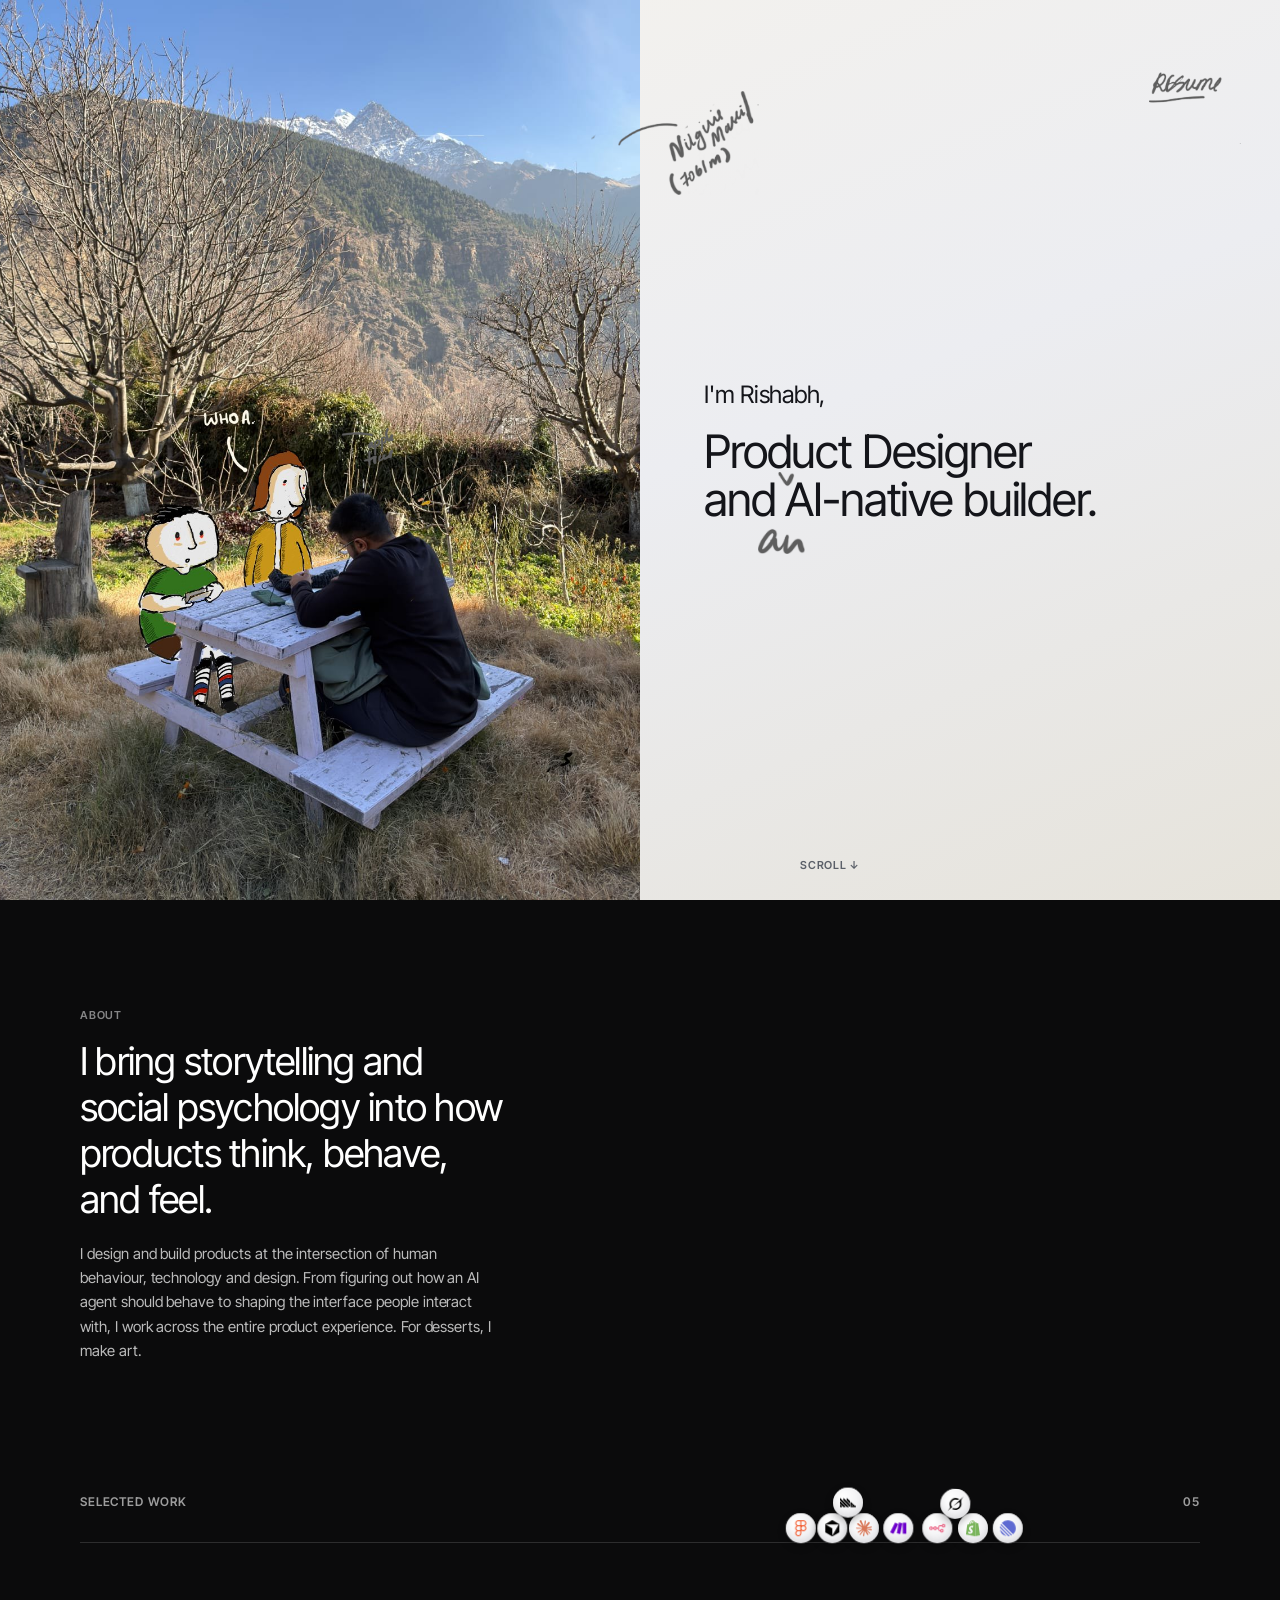
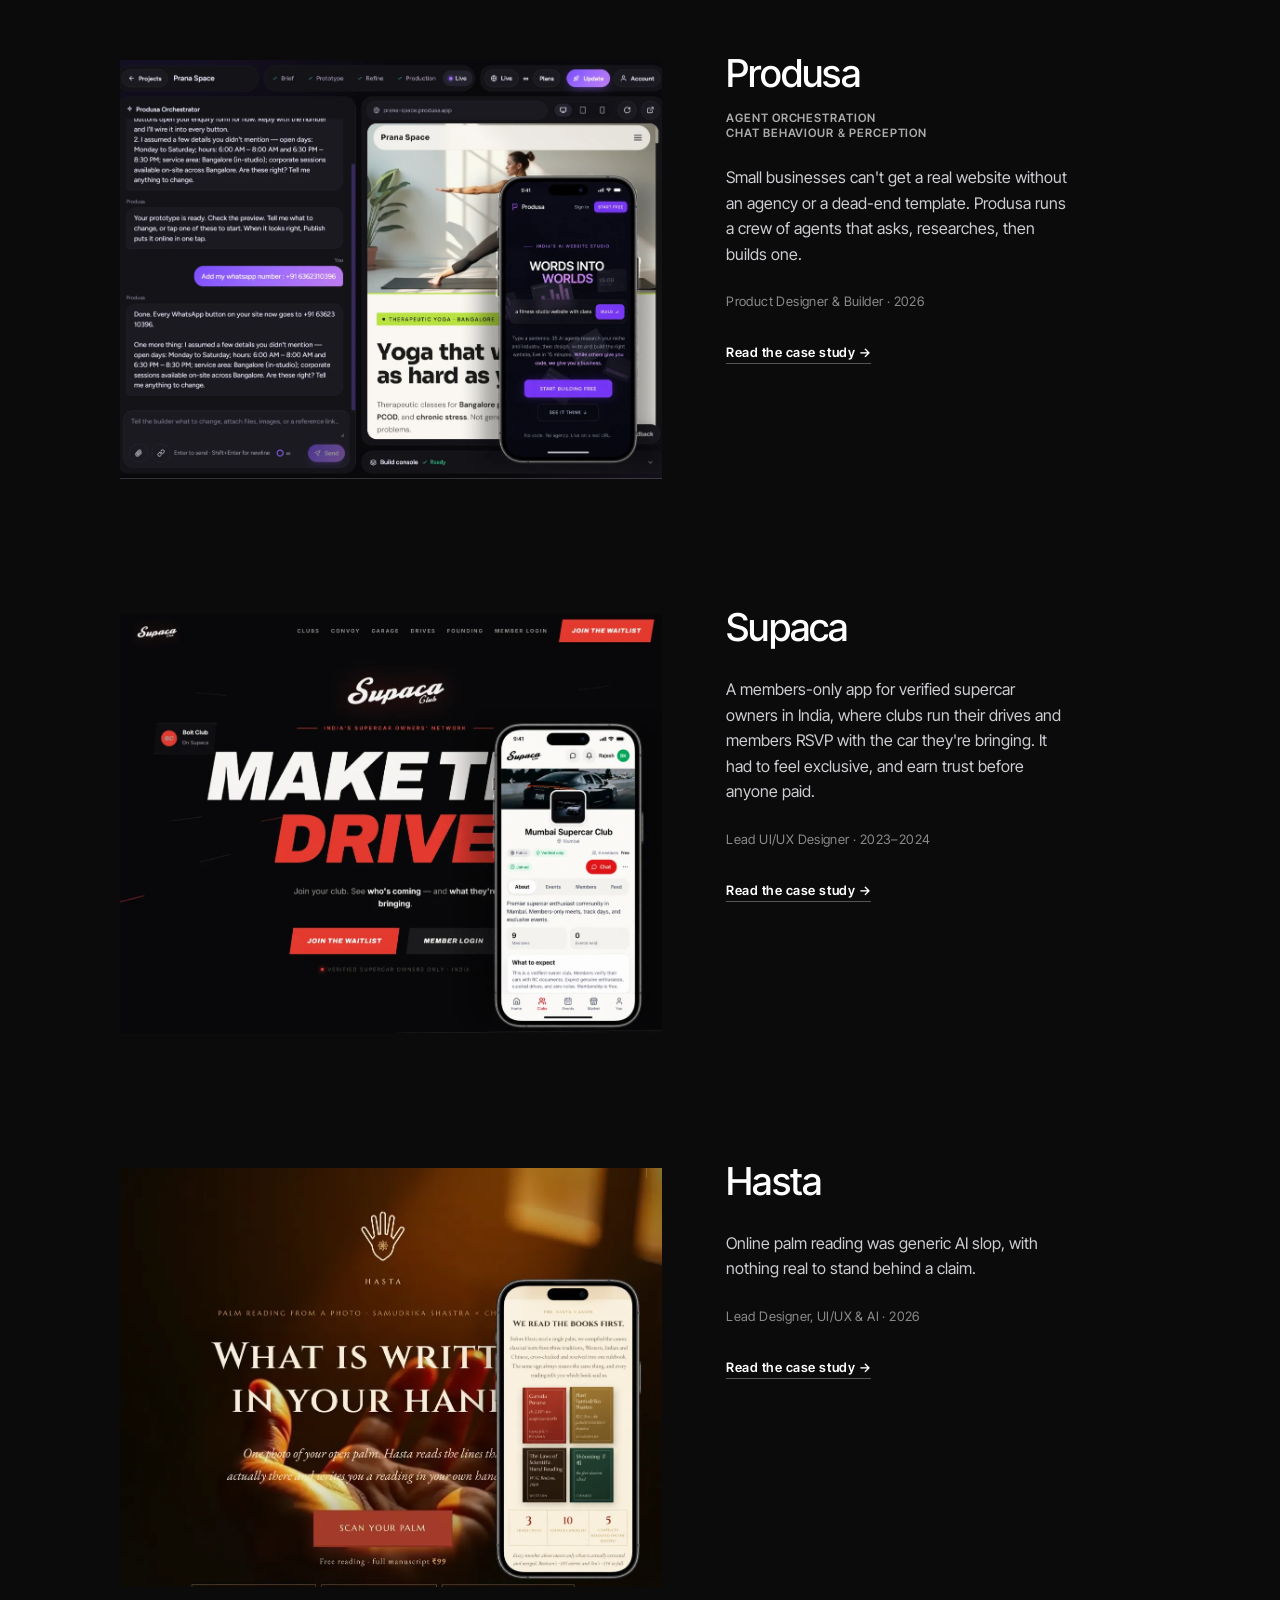
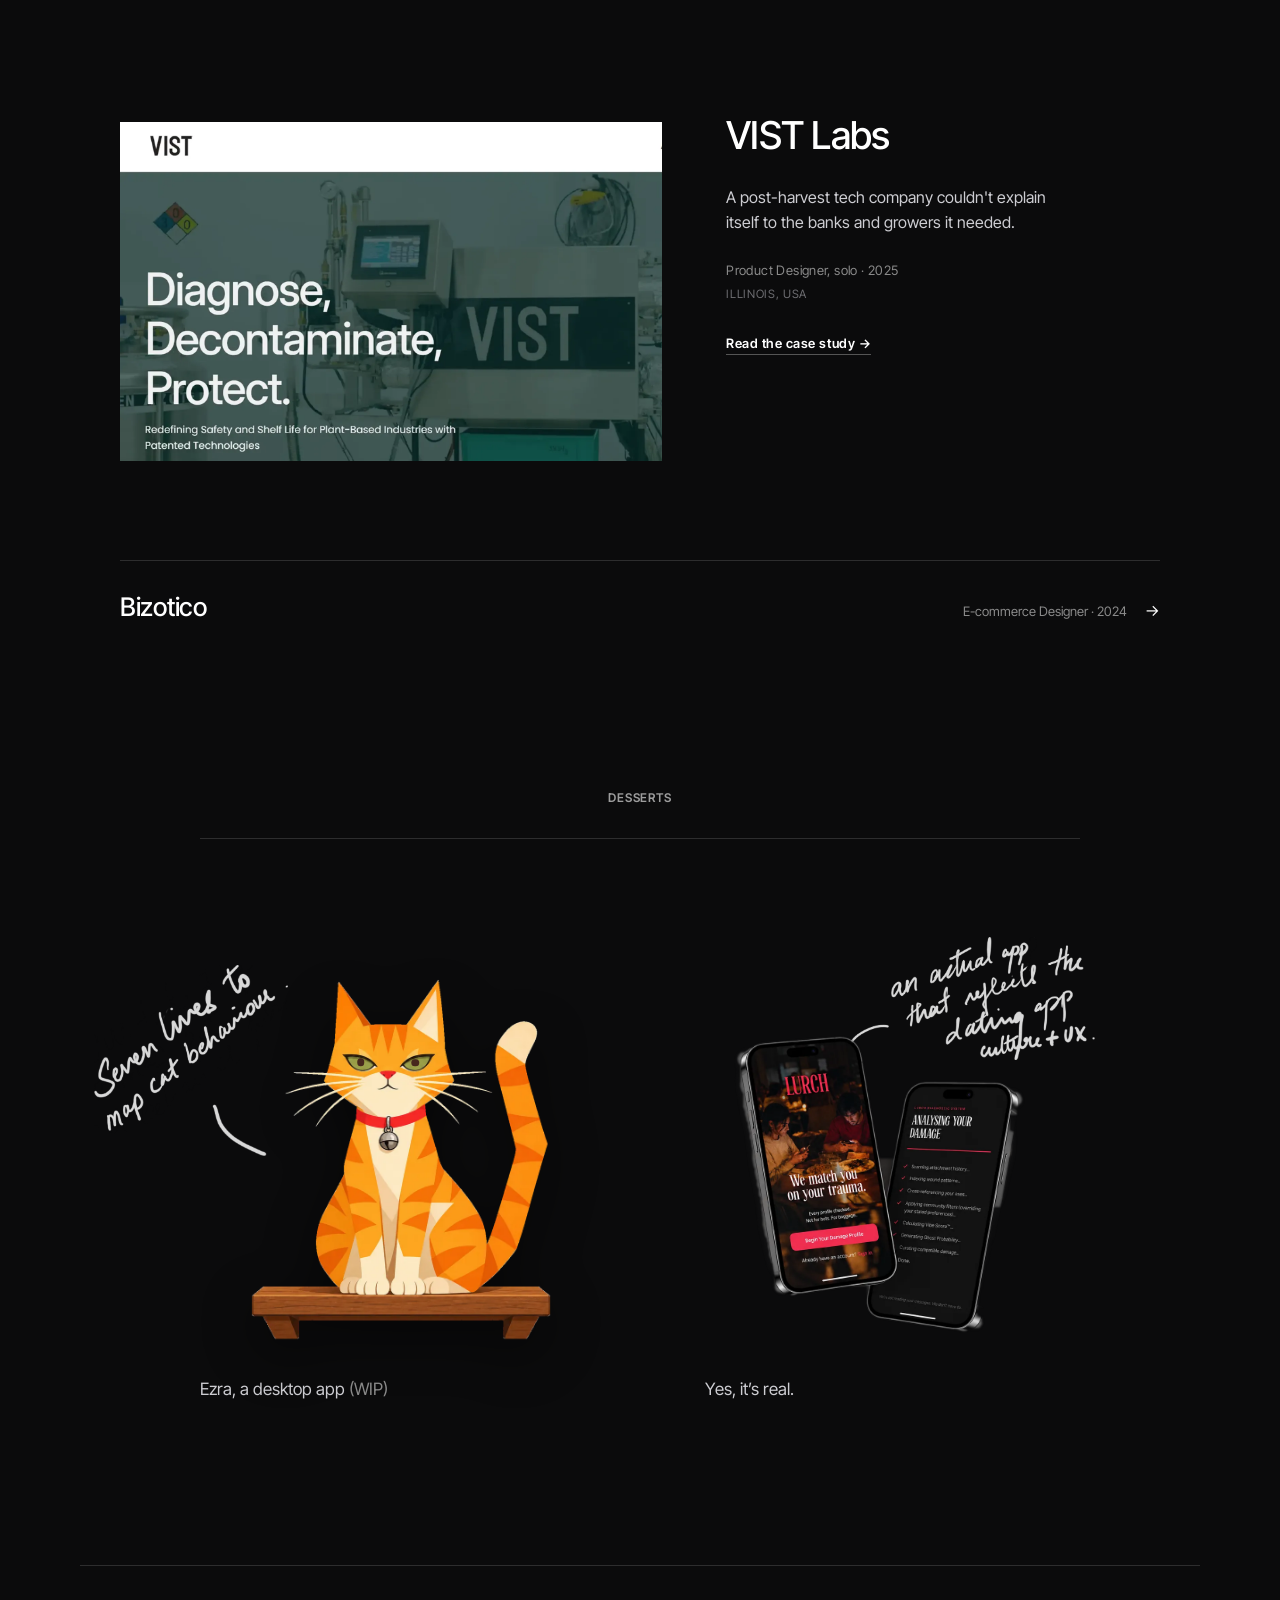
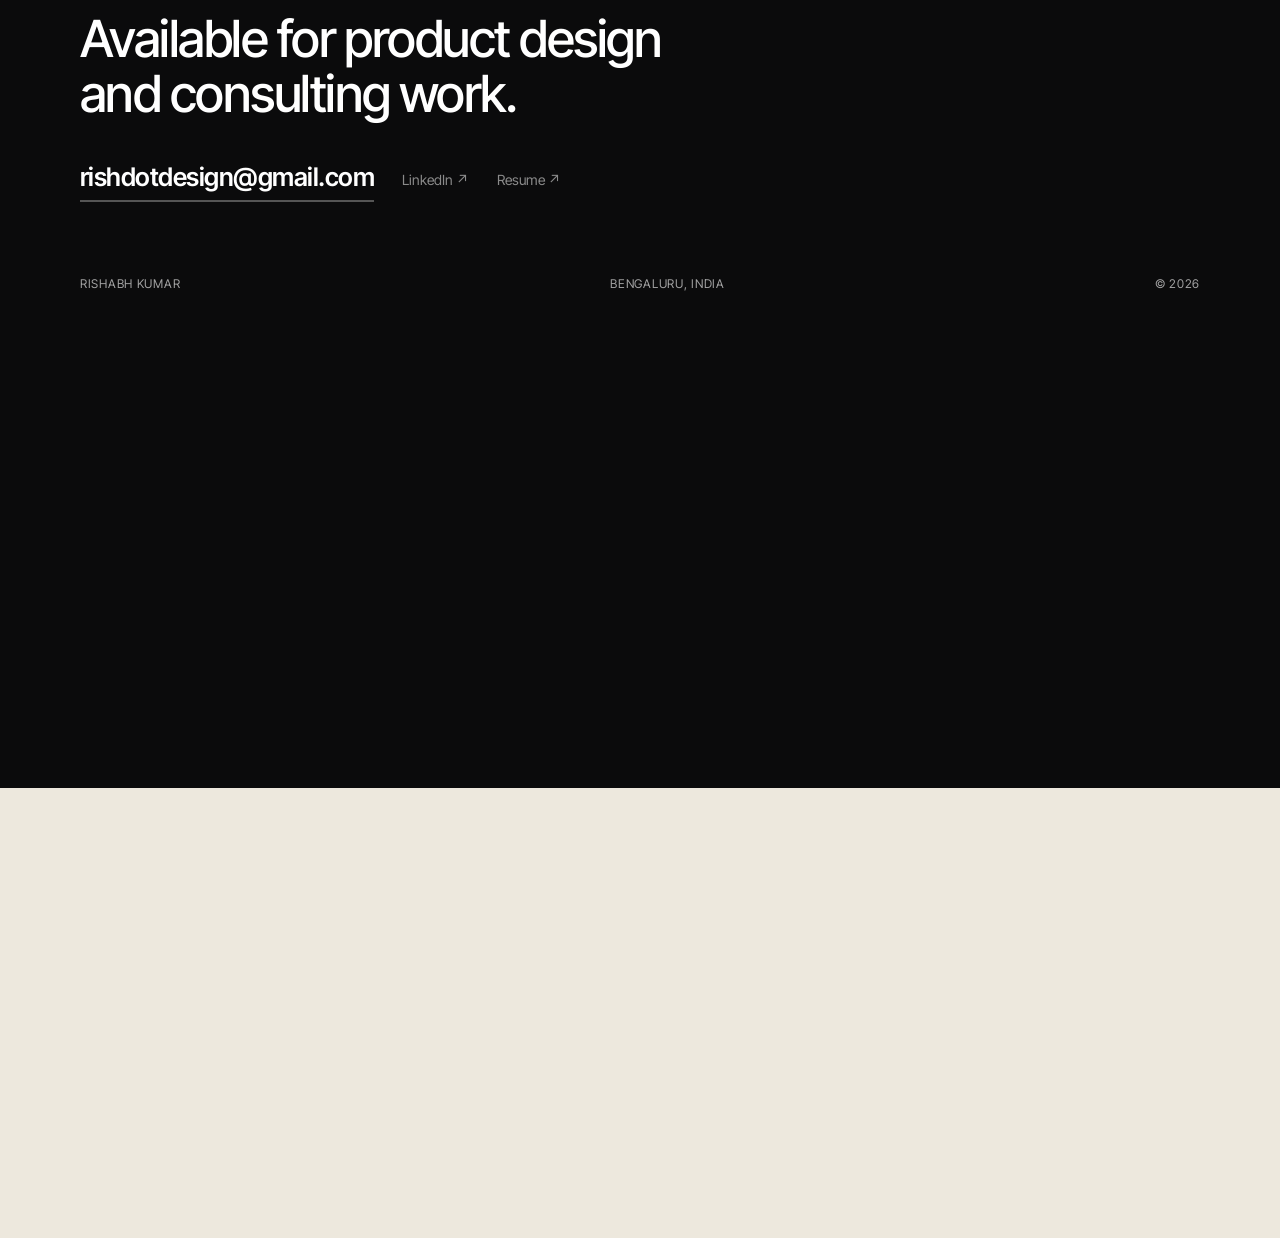
==== commit 36d15275: "About: use Rishabh's own wording, add 'For desserts, I make art.'" ====
--- a/index.html
+++ b/index.html
@@ -89,7 +89,7 @@
       <div class="stage__intro">
         <p class="label stage__kicker">About</p>
         <p class="stage__lead">I bring storytelling and social psychology into how products think, behave, and feel.</p>
-        <p class="stage__about">I design and build AI-native products from scratch. That means deciding how an agent should behave, then drawing the screens people actually use. Away from the screen, I draw and paint walls.</p>
+        <p class="stage__about">I design and build products at the intersection of human behaviour, technology and design. From figuring out how an AI agent should behave to shaping the interface people interact with, I work across the entire product experience. For desserts, I make art.</p>
       </div>
 
       <div class="idx__head">
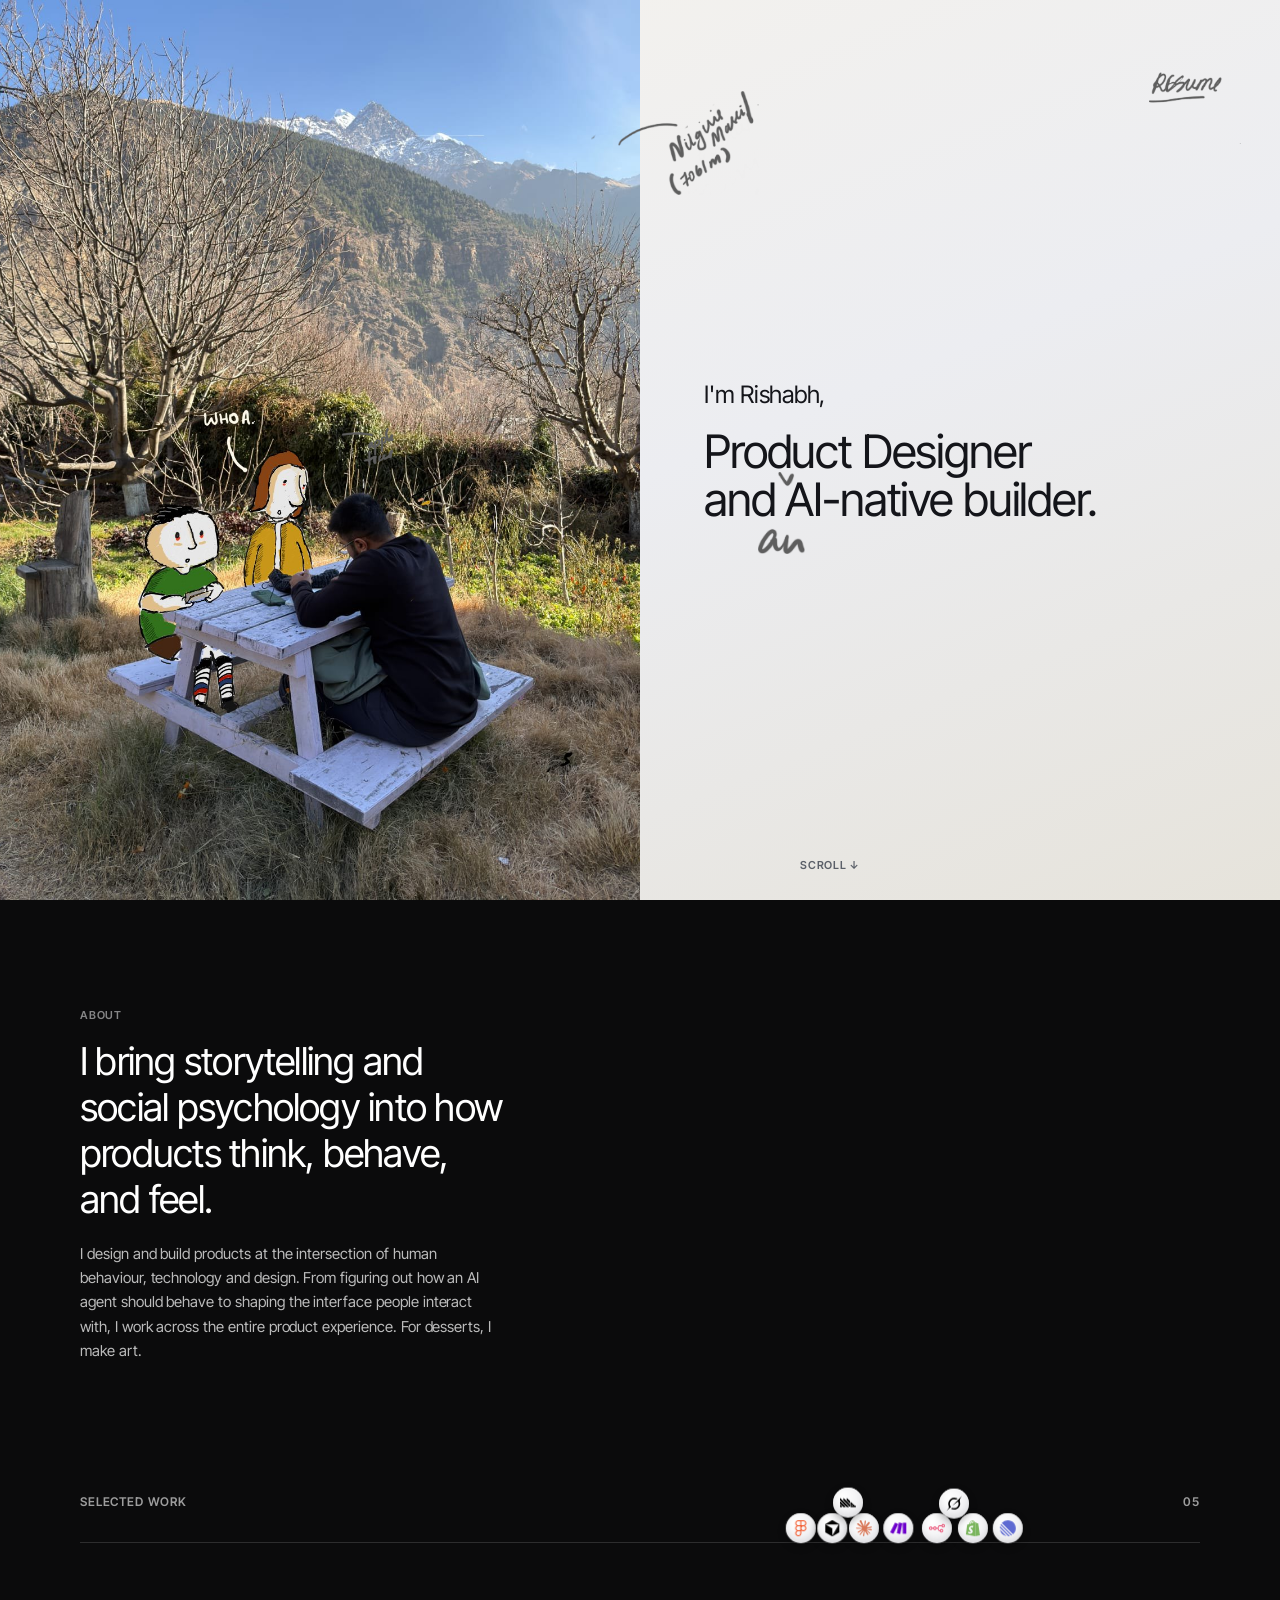
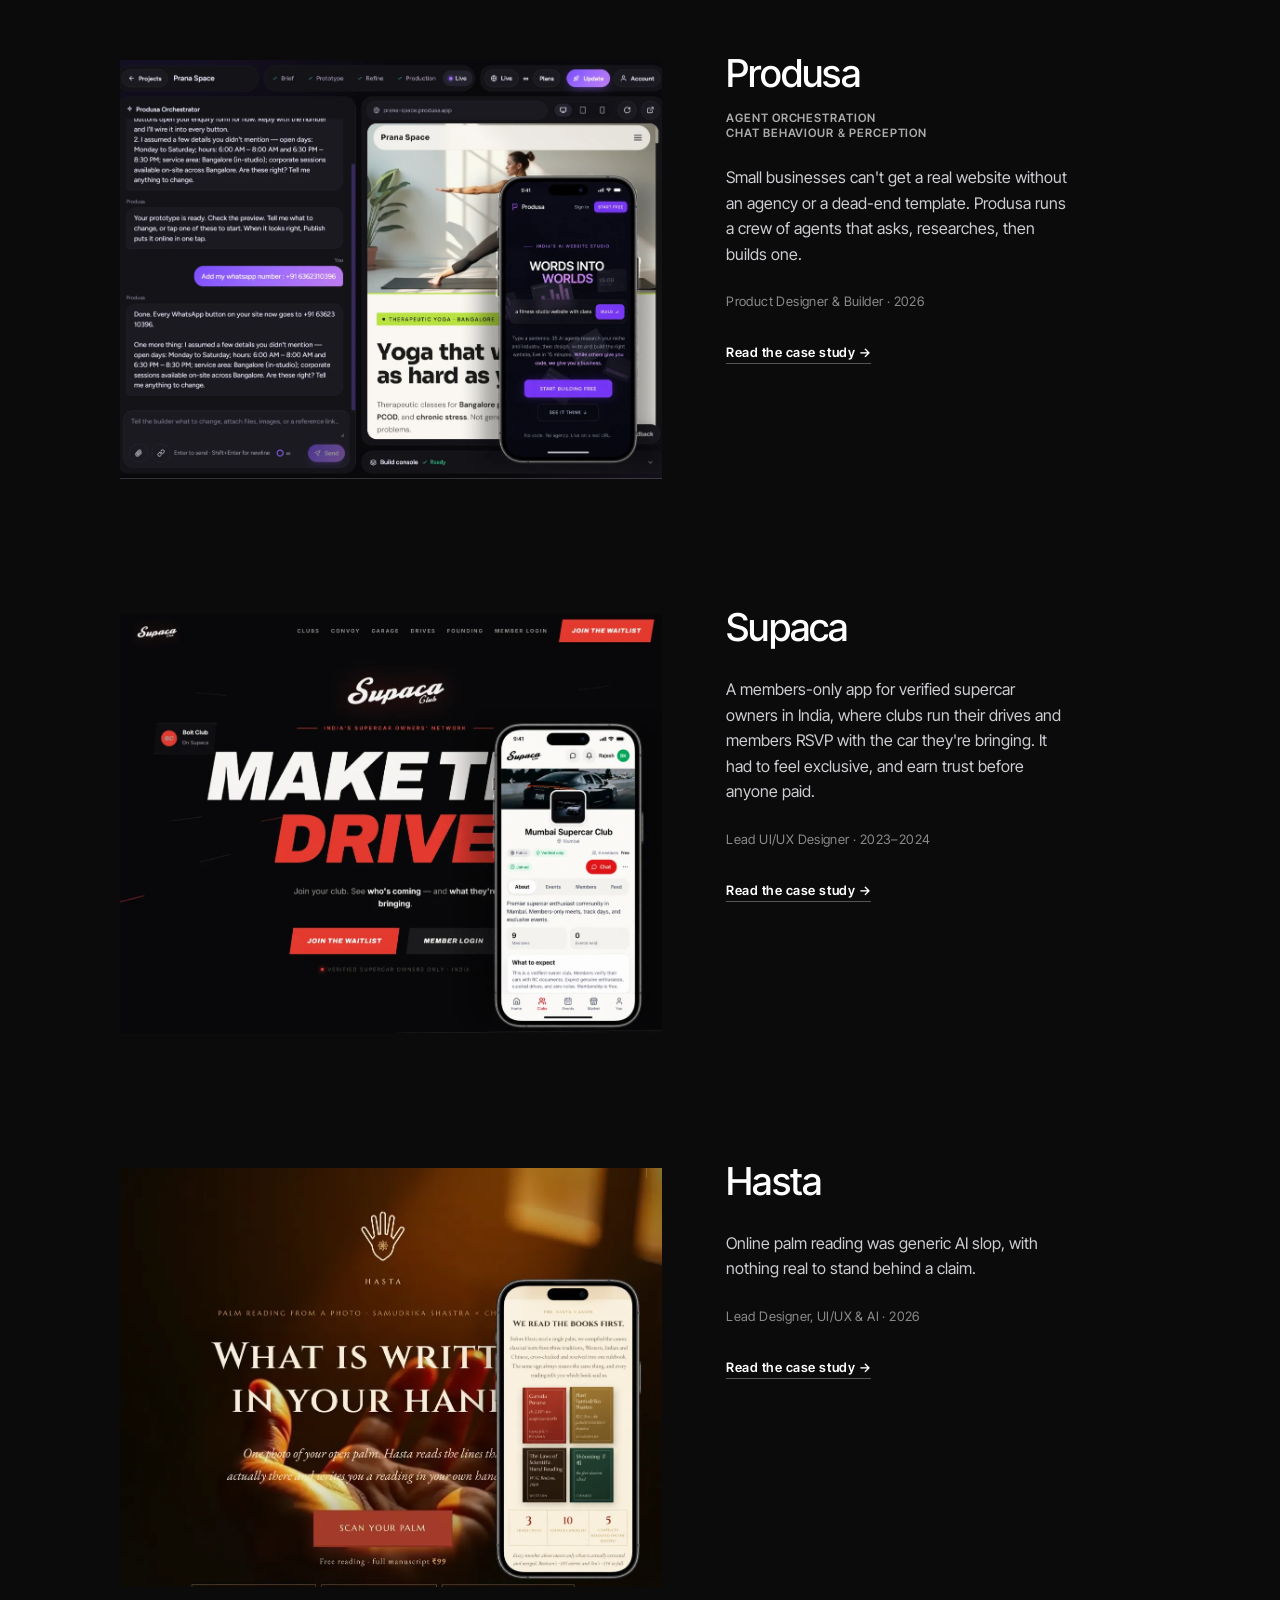
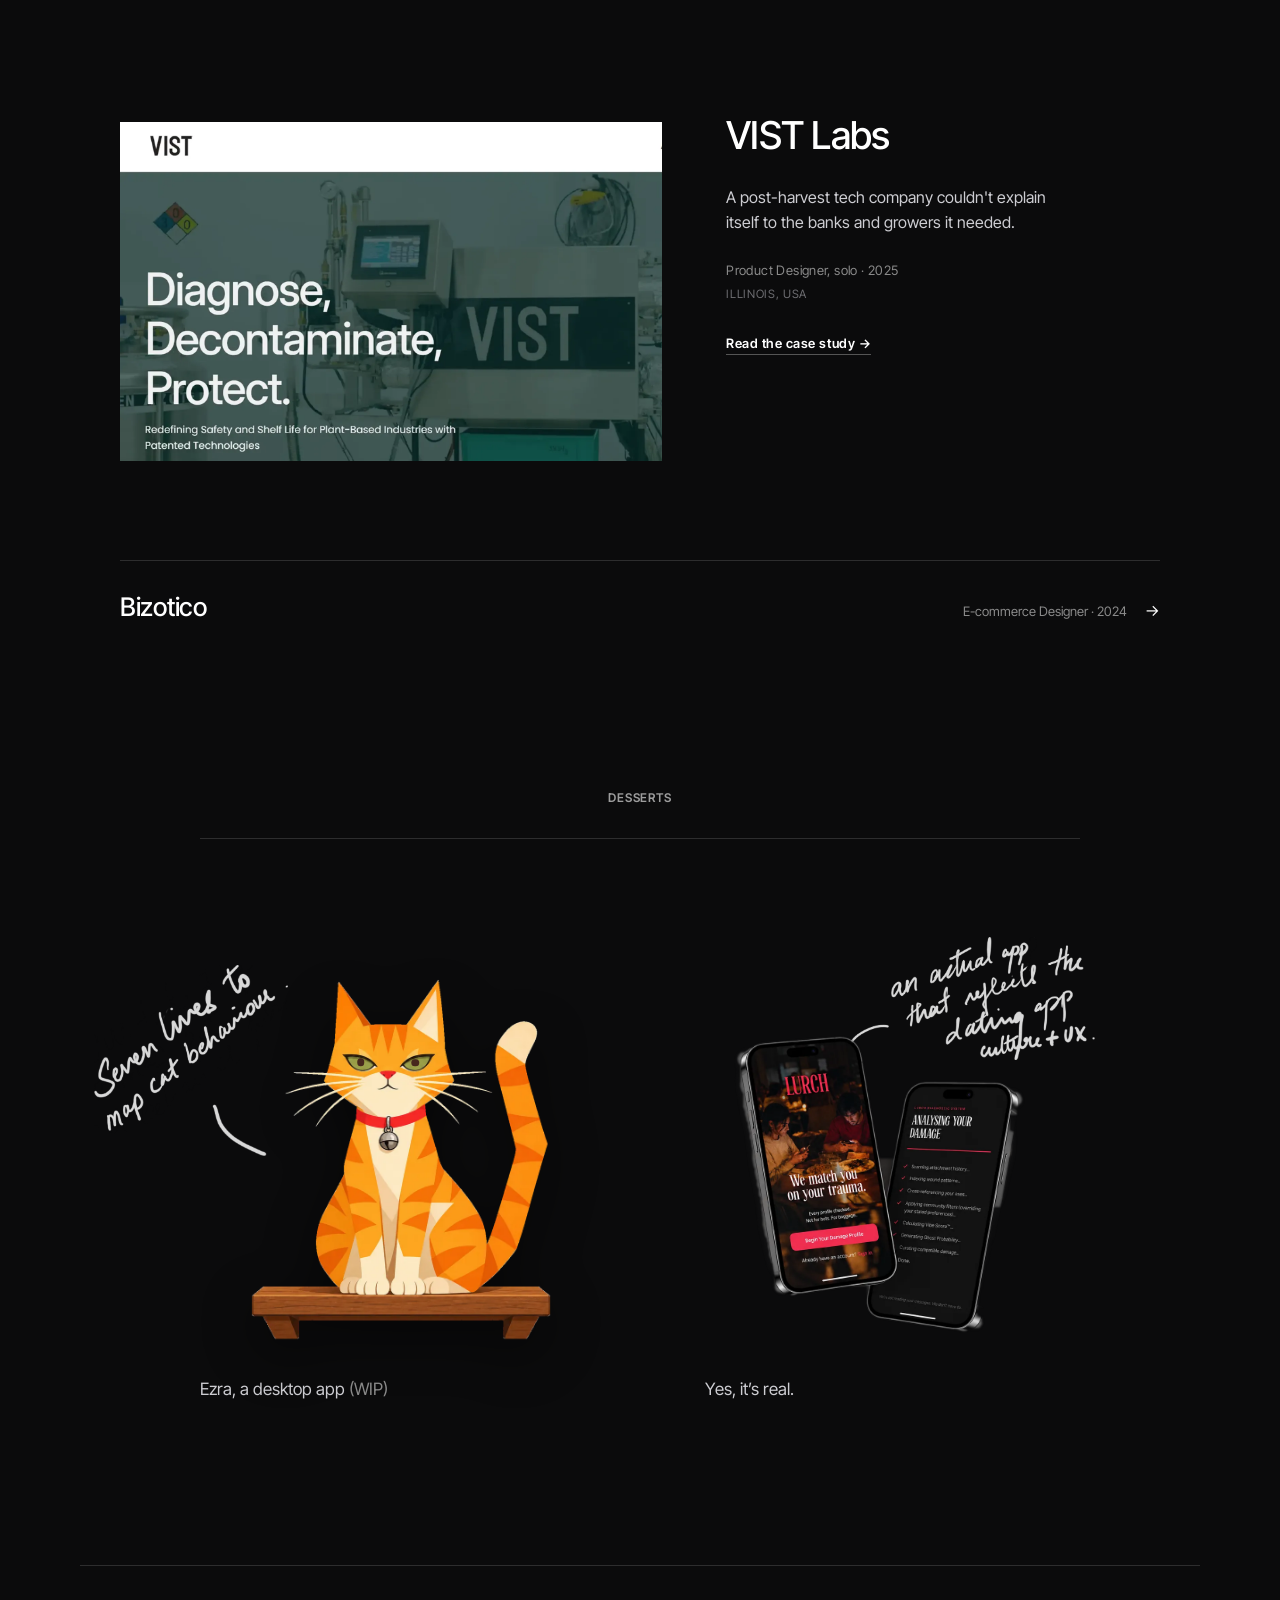
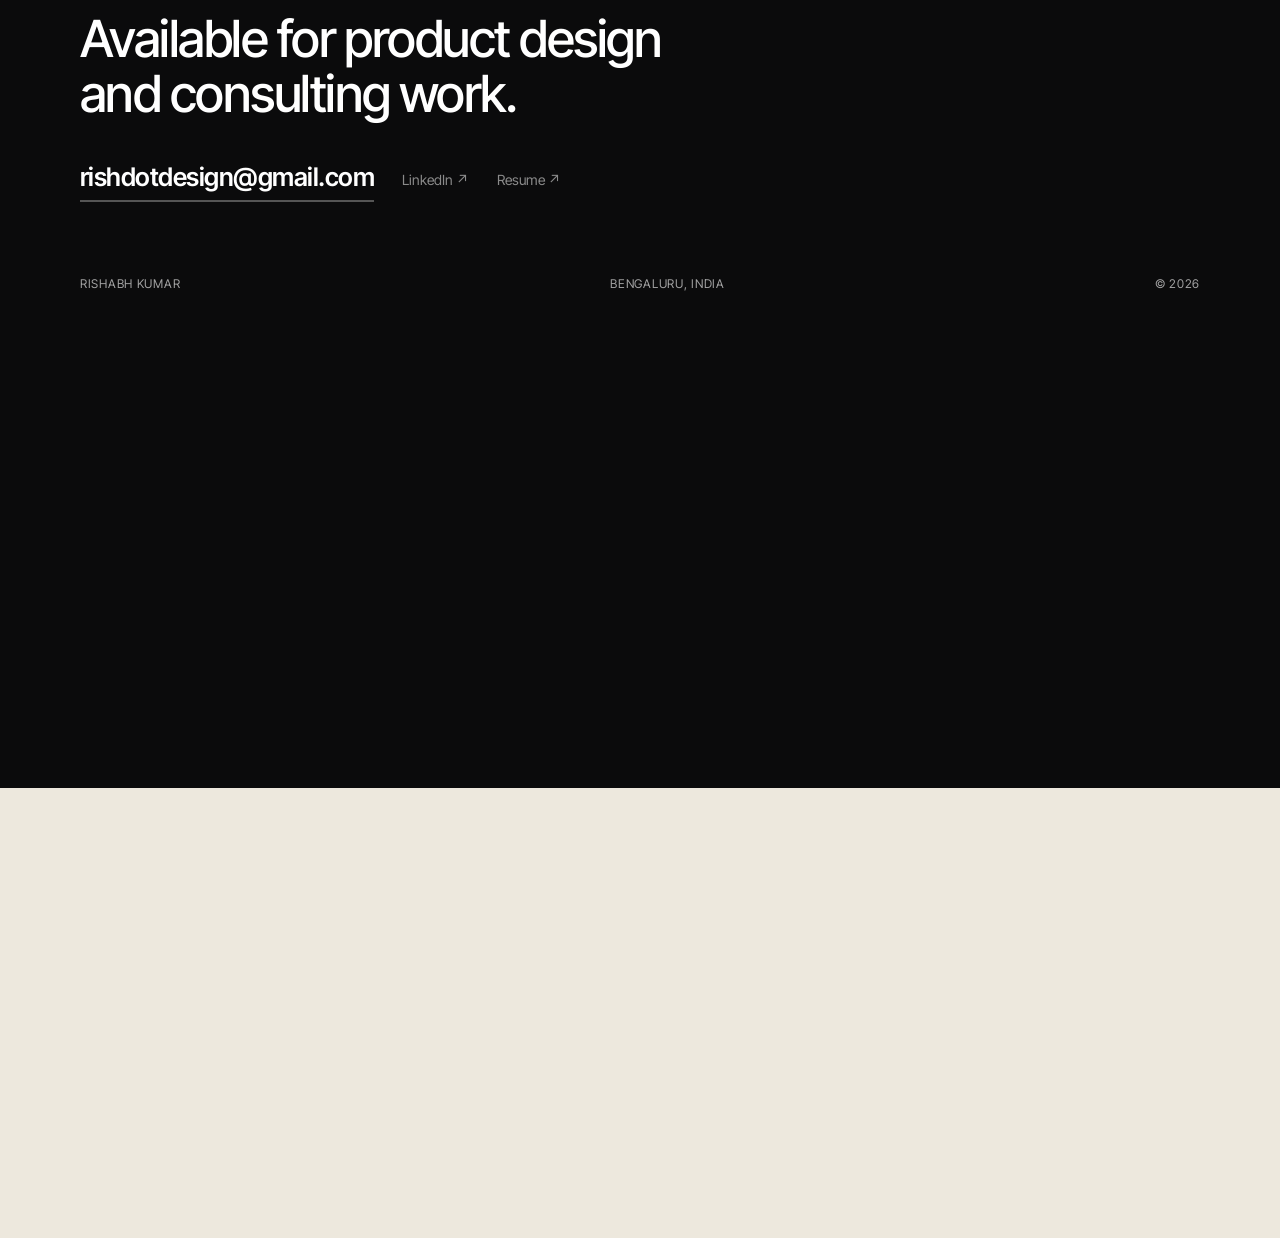
==== commit f20495aa: "Mobile: pinball game mode, nav fix, endmark polish, image-tap fix Item 4 - mobile game mode (game.js" ====
--- a/index.html
+++ b/index.html
@@ -40,6 +40,7 @@
 <link rel="stylesheet" href="/assets/notebook.css">
 <link rel="stylesheet" href="/assets/home.css">
 <link rel="stylesheet" href="/assets/redo.css">
+<link rel="stylesheet" href="/assets/game.css">
 <script>document.documentElement.setAttribute("data-theme","light");document.documentElement.classList.add("js");</script>
 </head>
 <body>
@@ -294,5 +295,6 @@
 <script src="/assets/swiss.js"></script>
 <script src="/assets/notebook.js"></script>
 <script src="/assets/redo.js"></script>
+<script src="/assets/game.js"></script>
 </body>
 </html>
--- a/assets/home.css
+++ b/assets/home.css
@@ -214,13 +214,16 @@
   :root.js .fnav.is-up { transition-duration: 1ms, 1ms, 0s; }
 }
 
-/* Narrow: the two secondary destinations drop. Work, the switch and the
-   action are the smallest set that still does every job. */
+/* Narrow: the pill tightens but keeps its three real destinations. Work,
+   Desserts and the action all fit, and Desserts was the only way the
+   gallery was reachable without scrolling to the foot of the page. */
 @media (max-width: 560px) {
   .fnav { padding-inline: 12px; }
-  .fnav__in a, .fnav__tool { height: 36px; padding: 0 13px; }
-  /* Studio left the nav on 2026-10-27; it lives in the contact block now. */
-  .fnav__in a[href="/desserts.html"] { display: none; }
+  .fnav__in a, .fnav__tool { height: 40px; padding: 0 12px; }
+}
+@media (max-width: 380px) {
+  .fnav__in a, .fnav__tool { padding: 0 10px; }
+  .fnav__in a { font-size: 13px; }
 }
 
 
--- a/assets/redo.css
+++ b/assets/redo.css
@@ -257,7 +257,15 @@
    lazy load and nothing reflows. overflow: hidden stays for the hover zoom. */
 .feat__shot { display: block; overflow: hidden; background: #141414; }
 .feat__shot img { display: block; width: 100%; height: auto; transition: transform 700ms cubic-bezier(.22,1,.36,1); }
-.feat:hover .feat__shot img, .feat__shot:focus-visible img { transform: scale(1.03); }
+.feat__shot:focus-visible img { transform: scale(1.03); }
+/* Hover zoom only where a real pointer can hover. On a touch device a :hover
+   transform on the tapped element makes iOS Safari treat the first tap as a
+   hover-reveal and swallow it, so the image case-study link needed two taps
+   while the text link (no self-hover) opened on one. Gating it here fixes the
+   image tap. */
+@media (hover: hover) {
+  .feat:hover .feat__shot img { transform: scale(1.03); }
+}
 /* What the thing IS, where the 01-04 used to be. 2026-10-27: he asked for
    the numbering out, and for Produsa and Supaca to say what they are. */
 .feat__kind { margin: 0 0 14px; font-size: 12px; font-weight: 600; letter-spacing: 0.1em; text-transform: uppercase; color: rgba(255,255,255,.5); }
@@ -659,12 +667,17 @@
   .stage { padding-inline: 16px; }
   :root { --endmark-h: clamp(220px, 46vh, 380px); }
 
-  /* 2026-10-31, his ask: DESSERTS stacked three times, as a pattern. Lines of
-     the one link, all at the size redo.js fits to the band, so the three read
-     as one repeated mark and not as a heading with two mistakes under it. At
-     0.8 line-height the stack is 2.4em, about 180px on a 412px screen, which
-     is half the band: the sky, clouds and peaks still read above it. */
+  /* DESSERTS stacked three times, as a pattern. On a phone the chevron is
+     dropped: in the line it set the word left of centre and hung the > off the
+     right edge. Without it each line is just the word, fitted to the band and
+     centred. The two echoes fade as they drop, so the mark reads as one word
+     echoing down into the hills, not three flat copies. redo.js still fits the
+     first line to the band width, now measuring the word alone. */
   .endmark__rep, .endmark__rep--echo { display: block; }
+  .endmark__word { line-height: 0.84; }
+  .endmark__chev { display: none; }
+  .endmark__rep--echo:nth-of-type(2) { opacity: 0.74; }
+  .endmark__rep--echo:nth-of-type(3) { opacity: 0.5; }
 
   /* The cake used to rest on the single word at 15vh. Three lines reach that
      high now; it sits on the MIDDLE of the three stacked DESSERTS lines. The
--- a/assets/game.css
+++ b/assets/game.css
@@ -0,0 +1,86 @@
+/* ===========================================================================
+   MOBILE GAME MODE — "The Stack"
+   The nine tool logos become a pinball table you tilt and flip. Desktop has
+   the draggable ball pit (redo.js); the phone had nothing, so this is its
+   version of the same toy. Everything here is mobile-only: game.js never
+   builds any of it unless the pointer is coarse, so none of this loads on a
+   desktop visit. Self-contained; no other sheet depends on it.
+   =========================================================================== */
+
+/* The invite button. A floating pill, bottom-right, that opens the table.
+   game.js hides it when the DESSERTS reveal at the foot comes into view, so
+   it never sits on top of that. Shown only on coarse pointers. */
+.playfab{
+  position:fixed; right:16px; bottom:max(16px,env(safe-area-inset-bottom)); z-index:41;
+  display:none; align-items:center; gap:9px;
+  padding:11px 16px 11px 13px; border-radius:999px;
+  background:#fff; color:#141414; border:0;
+  font:700 13px/1 "Inter Tight",system-ui,sans-serif; letter-spacing:.01em;
+  box-shadow:0 10px 26px rgba(0,0,0,.38); cursor:pointer;
+  -webkit-tap-highlight-color:transparent; touch-action:manipulation;
+  transition:opacity .25s ease, transform .25s ease;
+}
+.playfab__dot{width:16px;height:16px;border-radius:50%;
+  background:radial-gradient(circle at 34% 30%,#fff,#d9d7dd 78%);
+  box-shadow:0 1px 2px rgba(0,0,0,.3) inset, 0 1px 1px #fff}
+.playfab.is-hidden{opacity:0; transform:translateY(12px) scale(.9); pointer-events:none}
+/* shown only on coarse pointers, and only once JS has placed it */
+@media (pointer:coarse){ .playfab.is-ready{display:inline-flex} }
+
+/* ---- the table overlay ---------------------------------------------------- */
+.pin{
+  position:fixed; inset:0; z-index:9000; background:#0c0d11;
+  touch-action:none; overflow:hidden; color:#fff;
+  opacity:0; visibility:hidden; transition:opacity .28s ease, visibility 0s .28s;
+  -webkit-user-select:none; user-select:none;
+}
+.pin.is-on{opacity:1; visibility:visible; transition:opacity .28s ease}
+/* soft table gradient so it reads as a surface, not a void */
+.pin__felt{position:absolute; inset:0;
+  background:
+    radial-gradient(120% 70% at 50% -10%, #1b1d26 0%, #0c0d11 60%),
+    linear-gradient(#0c0d11,#090a0d);}
+
+.pin__bar{position:absolute; top:0; left:0; right:0; z-index:5;
+  display:flex; align-items:center; justify-content:space-between;
+  padding:max(12px,env(safe-area-inset-top)) 16px 12px;
+  font:700 12px/1 "Inter Tight",system-ui,sans-serif; letter-spacing:.06em; text-transform:uppercase;}
+.pin__score{color:#fff}
+.pin__score b{color:#9ACD20; font-size:16px; margin-left:6px; letter-spacing:0}
+.pin__hint{color:rgba(255,255,255,.5); font-weight:600; letter-spacing:.02em; text-transform:none; font-size:11.5px}
+.pin__close{appearance:none; background:rgba(255,255,255,.1); color:#fff; border:0;
+  width:40px; height:40px; border-radius:50%; font-size:20px; line-height:1; cursor:pointer;
+  display:grid; place-items:center; touch-action:manipulation}
+.pin__close:active{background:rgba(255,255,255,.2)}
+
+/* balls reuse the site sphere look; game.js positions them */
+.pin .ball{position:absolute; top:0; left:0; border-radius:50%;
+  background:radial-gradient(circle at 34% 30%,#fff,#ededf0 78%);
+  box-shadow:0 3px 8px rgba(0,0,0,.4), 0 1px 1px rgba(255,255,255,.85) inset;
+  display:grid; place-items:center; will-change:transform; pointer-events:none;}
+.pin .ball img{width:54%; height:54%; -webkit-user-drag:none; pointer-events:none}
+
+/* bumpers */
+.pin__bumper{position:absolute; top:0; left:0; border-radius:50%;
+  background:radial-gradient(circle at 38% 32%, #2b2f3d, #16181f 72%);
+  box-shadow:0 0 0 2px rgba(154,205,32,.25) inset, 0 6px 16px rgba(0,0,0,.5);
+  will-change:transform; transition:box-shadow .08s ease, background .08s ease;}
+.pin__bumper.is-hit{background:radial-gradient(circle at 38% 32%,#b9e05a,#7fae1a 72%);
+  box-shadow:0 0 0 3px rgba(154,205,32,.6) inset, 0 0 22px rgba(154,205,32,.5);}
+
+/* flippers */
+.pin__flip{position:absolute; top:0; left:0; height:16px; border-radius:999px;
+  background:linear-gradient(#f4f4f6,#c7c7cf);
+  box-shadow:0 3px 10px rgba(0,0,0,.5), 0 1px 0 rgba(255,255,255,.7) inset;
+  transform-origin:12px 50%; will-change:transform;}
+.pin__flip--r{transform-origin:calc(100% - 12px) 50%;}
+
+/* tap zones for the two flippers (invisible, bottom half split) */
+.pin__zone{position:absolute; bottom:0; top:40%; width:50%; z-index:4; background:transparent}
+.pin__zone--l{left:0} .pin__zone--r{right:0}
+
+/* drain glow line at the bottom gap */
+.pin__drain{position:absolute; bottom:0; height:4px; z-index:3;
+  background:linear-gradient(90deg,transparent,rgba(255,60,60,.5),transparent)}
+
+@media (prefers-reduced-motion:reduce){ .pin{transition:none} }
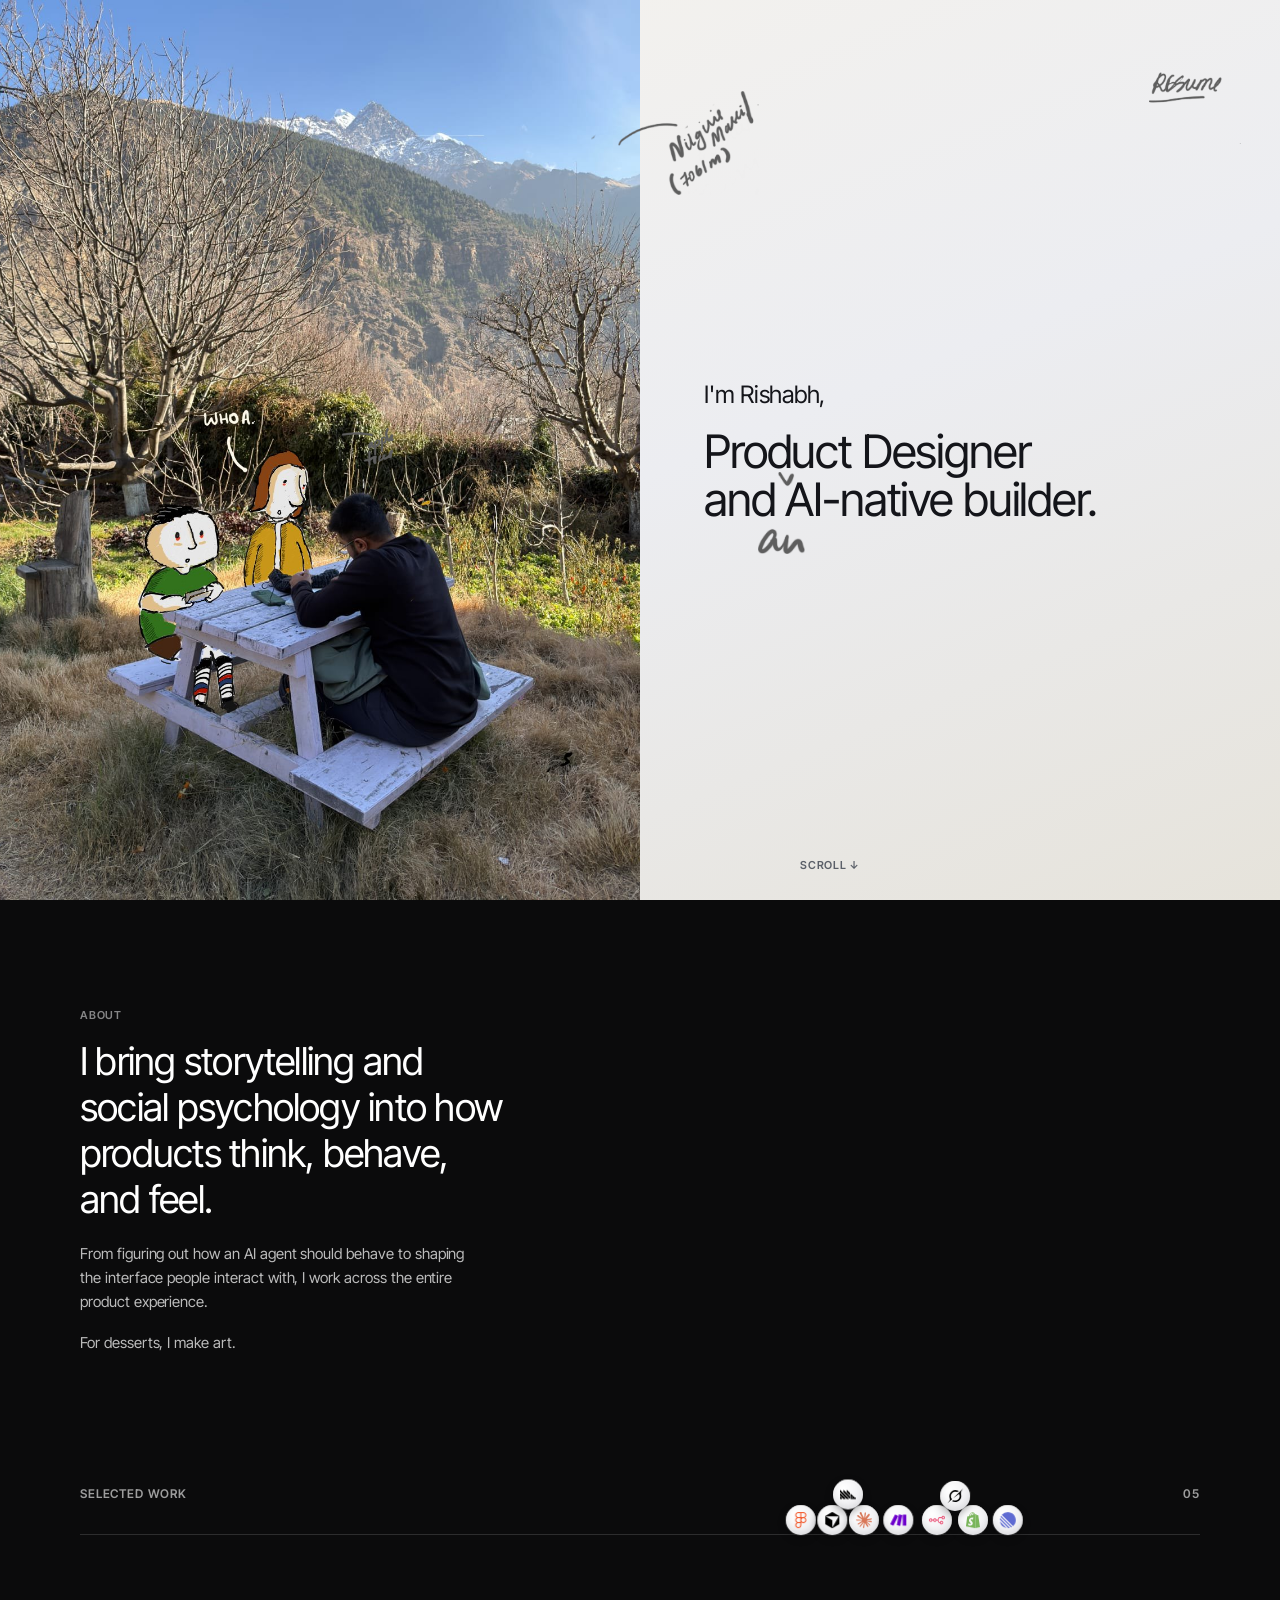
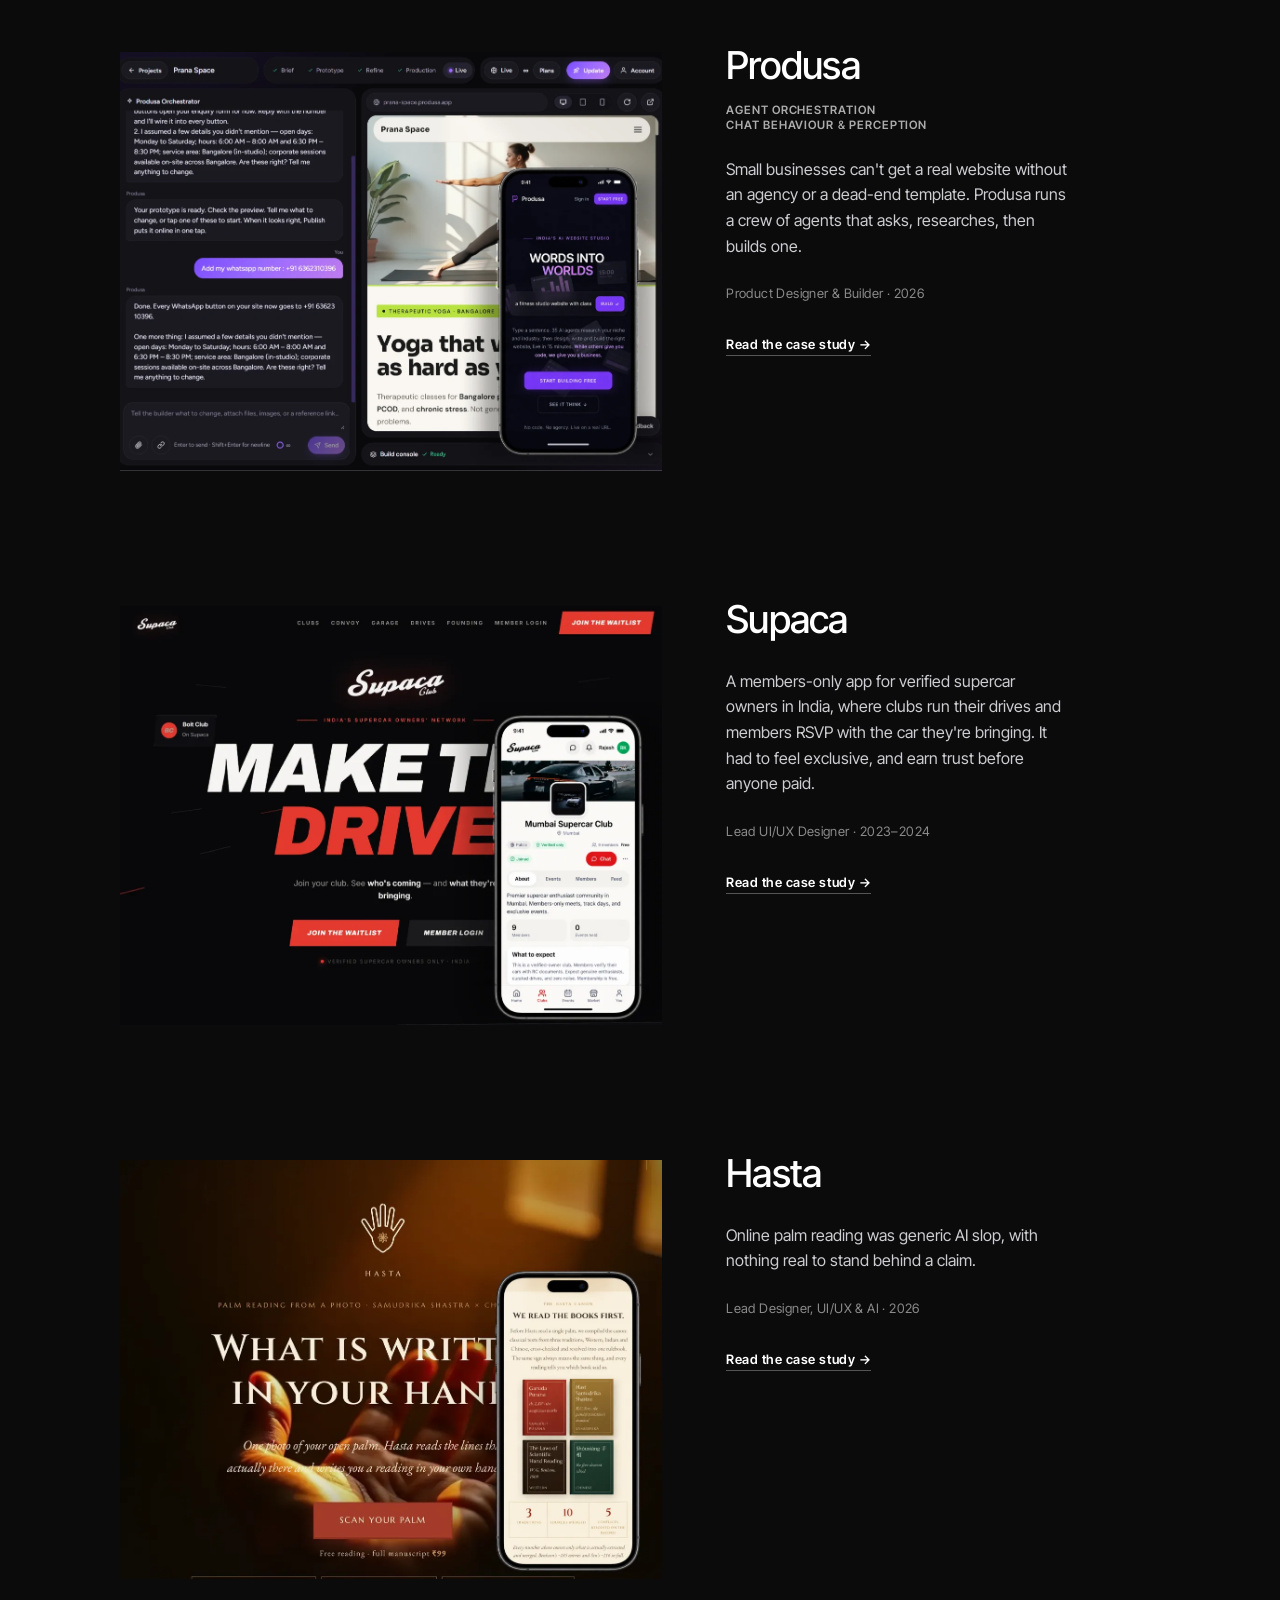
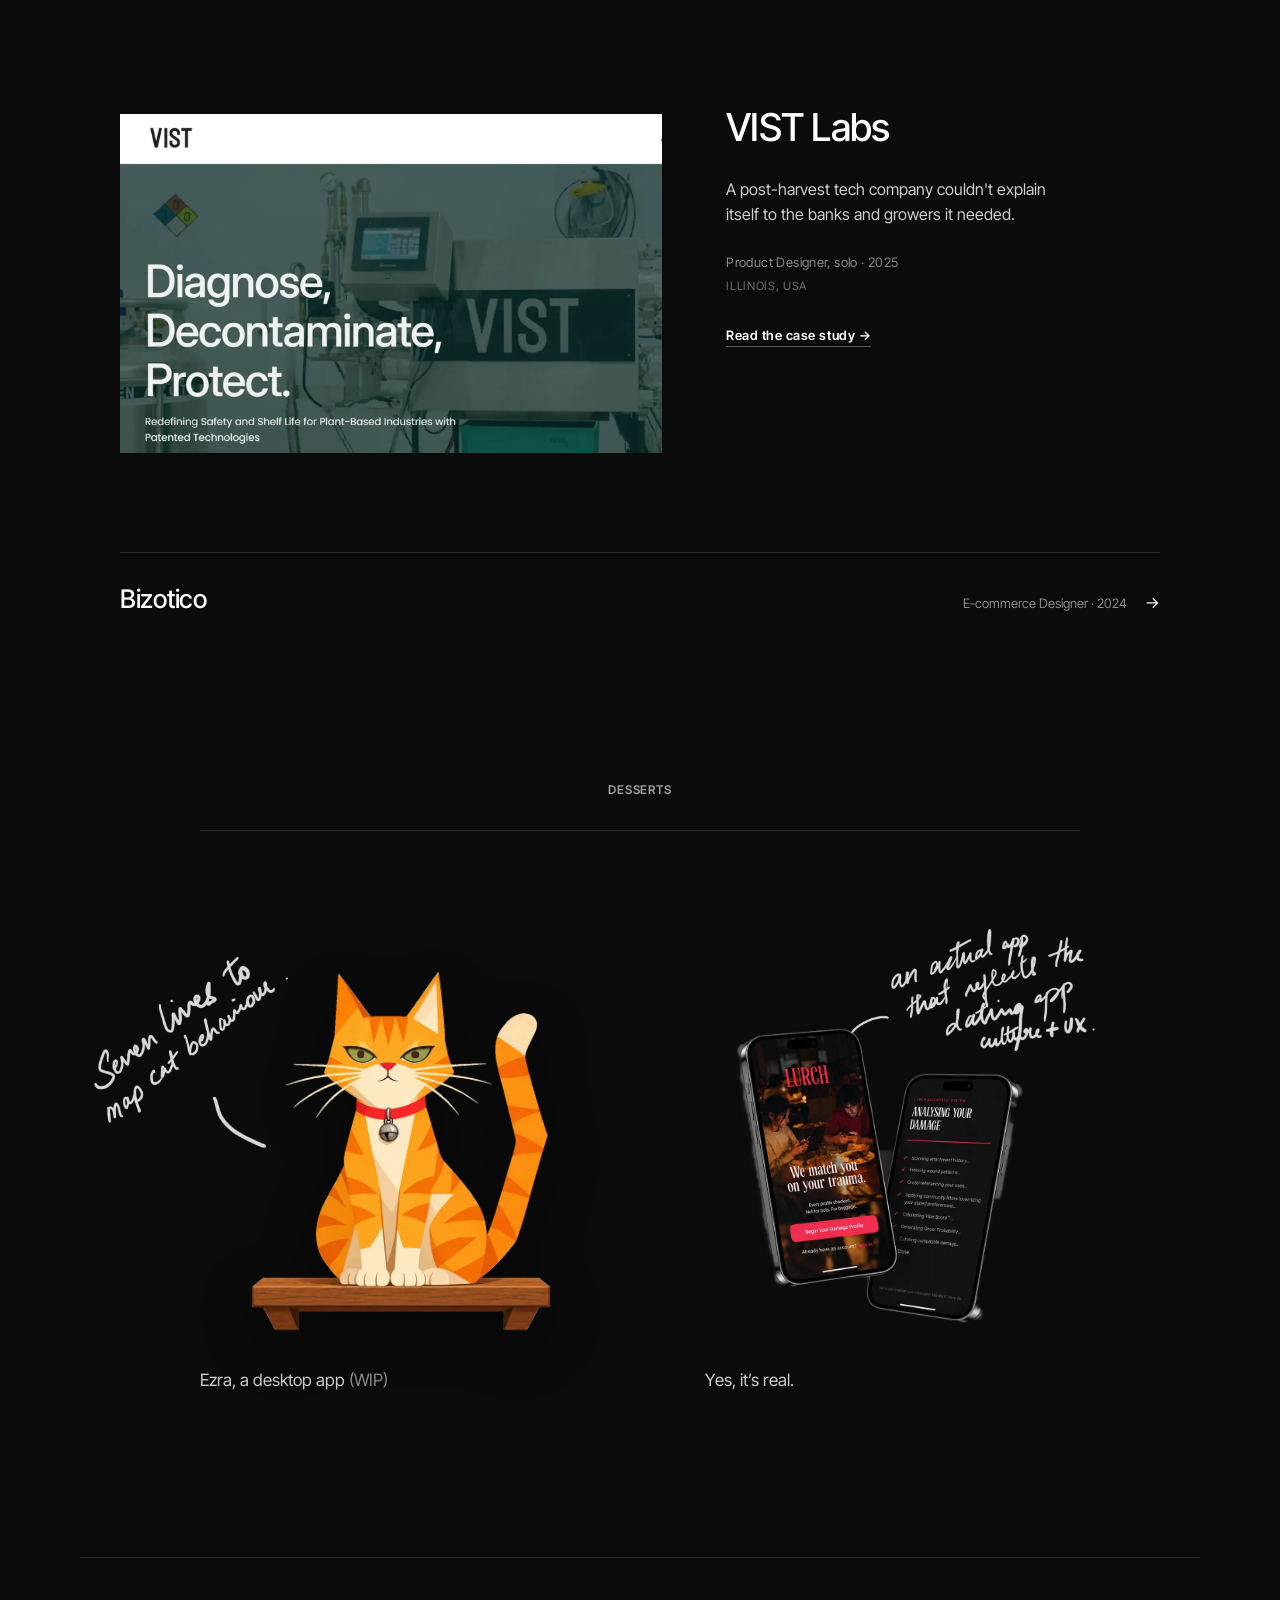
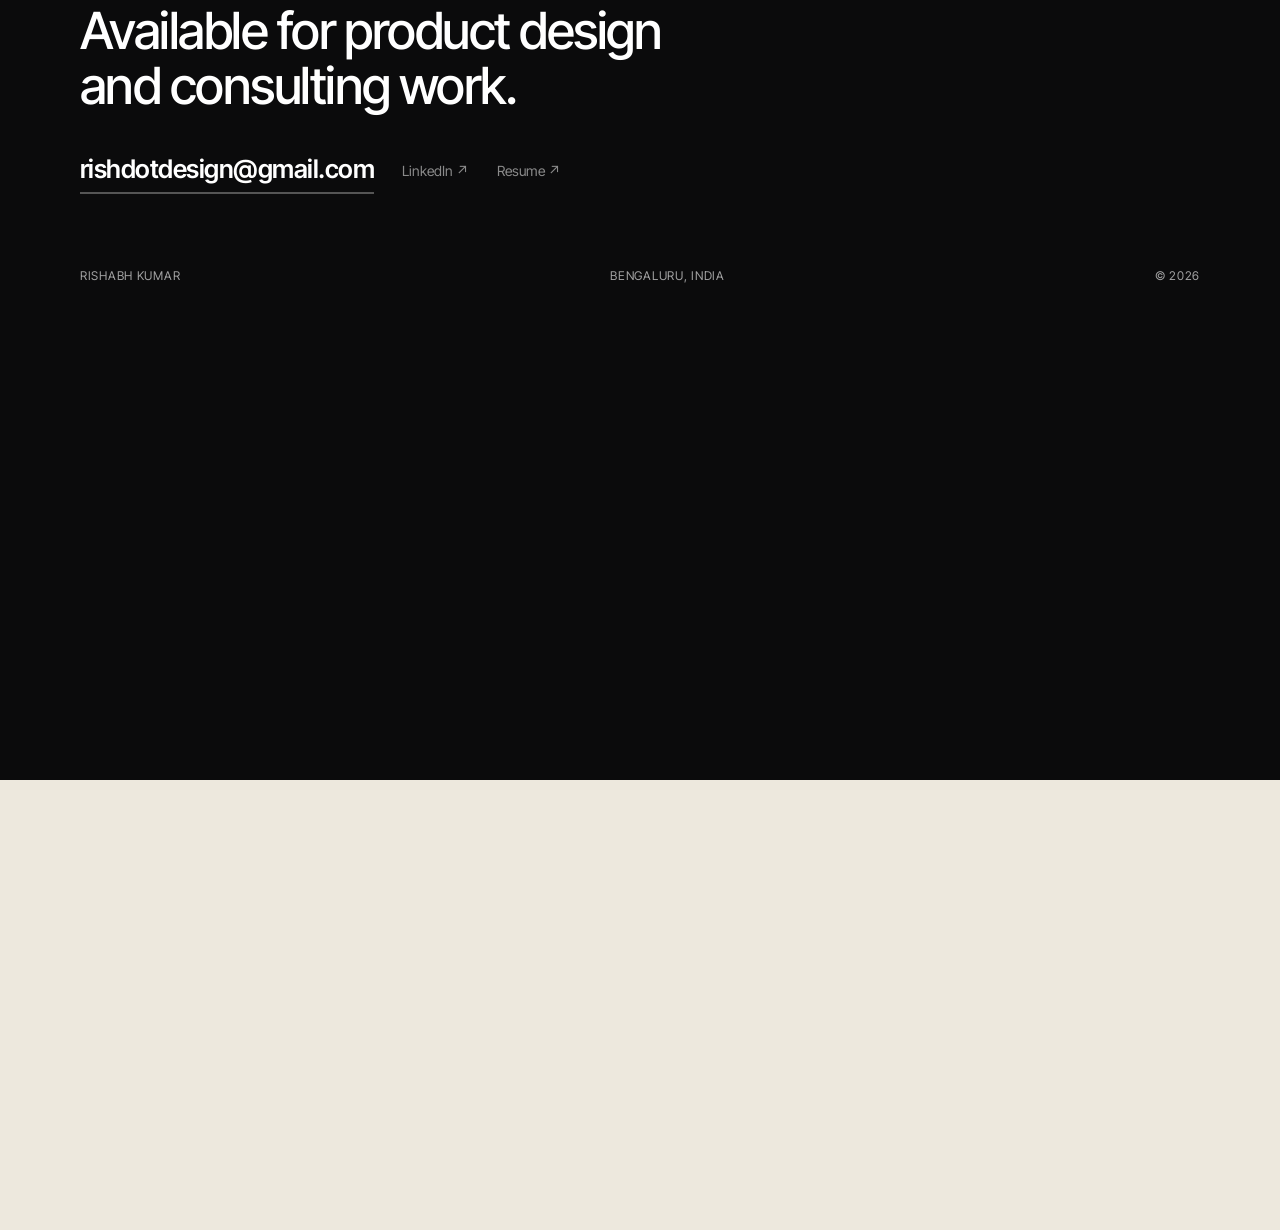
==== commit 57e4e858: "About: drop the 'intersection of' sentence, put the desserts line on its own line" ====
--- a/index.html
+++ b/index.html
@@ -40,7 +40,6 @@
 <link rel="stylesheet" href="/assets/notebook.css">
 <link rel="stylesheet" href="/assets/home.css">
 <link rel="stylesheet" href="/assets/redo.css">
-<link rel="stylesheet" href="/assets/game.css">
 <script>document.documentElement.setAttribute("data-theme","light");document.documentElement.classList.add("js");</script>
 </head>
 <body>
@@ -90,7 +89,8 @@
       <div class="stage__intro">
         <p class="label stage__kicker">About</p>
         <p class="stage__lead">I bring storytelling and social psychology into how products think, behave, and feel.</p>
-        <p class="stage__about">I design and build products at the intersection of human behaviour, technology and design. From figuring out how an AI agent should behave to shaping the interface people interact with, I work across the entire product experience. For desserts, I make art.</p>
+        <p class="stage__about">From figuring out how an AI agent should behave to shaping the interface people interact with, I work across the entire product experience.</p>
+        <p class="stage__dessert">For desserts, I make art.</p>
       </div>
 
       <div class="idx__head">
@@ -295,6 +295,5 @@
 <script src="/assets/swiss.js"></script>
 <script src="/assets/notebook.js"></script>
 <script src="/assets/redo.js"></script>
-<script src="/assets/game.js"></script>
 </body>
 </html>
--- a/assets/redo.css
+++ b/assets/redo.css
@@ -212,6 +212,12 @@
   line-height: 1.62; letter-spacing: -0.003em;
   color: rgba(255,255,255,.72);
 }
+.stage__dessert {
+  margin: clamp(14px, 1.8vh, 22px) 0 0; max-width: 46ch;
+  font-size: clamp(15px, 1.15vw, 18px); font-weight: 400;
+  line-height: 1.62; letter-spacing: -0.003em;
+  color: rgba(255,255,255,.72);
+}
 .stage .idx__head {
   display: flex; align-items: baseline; justify-content: space-between;
   padding-bottom: clamp(22px, 3.5vh, 40px);
@@ -257,15 +263,7 @@
    lazy load and nothing reflows. overflow: hidden stays for the hover zoom. */
 .feat__shot { display: block; overflow: hidden; background: #141414; }
 .feat__shot img { display: block; width: 100%; height: auto; transition: transform 700ms cubic-bezier(.22,1,.36,1); }
-.feat__shot:focus-visible img { transform: scale(1.03); }
-/* Hover zoom only where a real pointer can hover. On a touch device a :hover
-   transform on the tapped element makes iOS Safari treat the first tap as a
-   hover-reveal and swallow it, so the image case-study link needed two taps
-   while the text link (no self-hover) opened on one. Gating it here fixes the
-   image tap. */
-@media (hover: hover) {
-  .feat:hover .feat__shot img { transform: scale(1.03); }
-}
+.feat:hover .feat__shot img, .feat__shot:focus-visible img { transform: scale(1.03); }
 /* What the thing IS, where the 01-04 used to be. 2026-10-27: he asked for
    the numbering out, and for Produsa and Supaca to say what they are. */
 .feat__kind { margin: 0 0 14px; font-size: 12px; font-weight: 600; letter-spacing: 0.1em; text-transform: uppercase; color: rgba(255,255,255,.5); }
@@ -667,17 +665,12 @@
   .stage { padding-inline: 16px; }
   :root { --endmark-h: clamp(220px, 46vh, 380px); }
 
-  /* DESSERTS stacked three times, as a pattern. On a phone the chevron is
-     dropped: in the line it set the word left of centre and hung the > off the
-     right edge. Without it each line is just the word, fitted to the band and
-     centred. The two echoes fade as they drop, so the mark reads as one word
-     echoing down into the hills, not three flat copies. redo.js still fits the
-     first line to the band width, now measuring the word alone. */
+  /* 2026-10-31, his ask: DESSERTS stacked three times, as a pattern. Lines of
+     the one link, all at the size redo.js fits to the band, so the three read
+     as one repeated mark and not as a heading with two mistakes under it. At
+     0.8 line-height the stack is 2.4em, about 180px on a 412px screen, which
+     is half the band: the sky, clouds and peaks still read above it. */
   .endmark__rep, .endmark__rep--echo { display: block; }
-  .endmark__word { line-height: 0.84; }
-  .endmark__chev { display: none; }
-  .endmark__rep--echo:nth-of-type(2) { opacity: 0.74; }
-  .endmark__rep--echo:nth-of-type(3) { opacity: 0.5; }
 
   /* The cake used to rest on the single word at 15vh. Three lines reach that
      high now; it sits on the MIDDLE of the three stacked DESSERTS lines. The
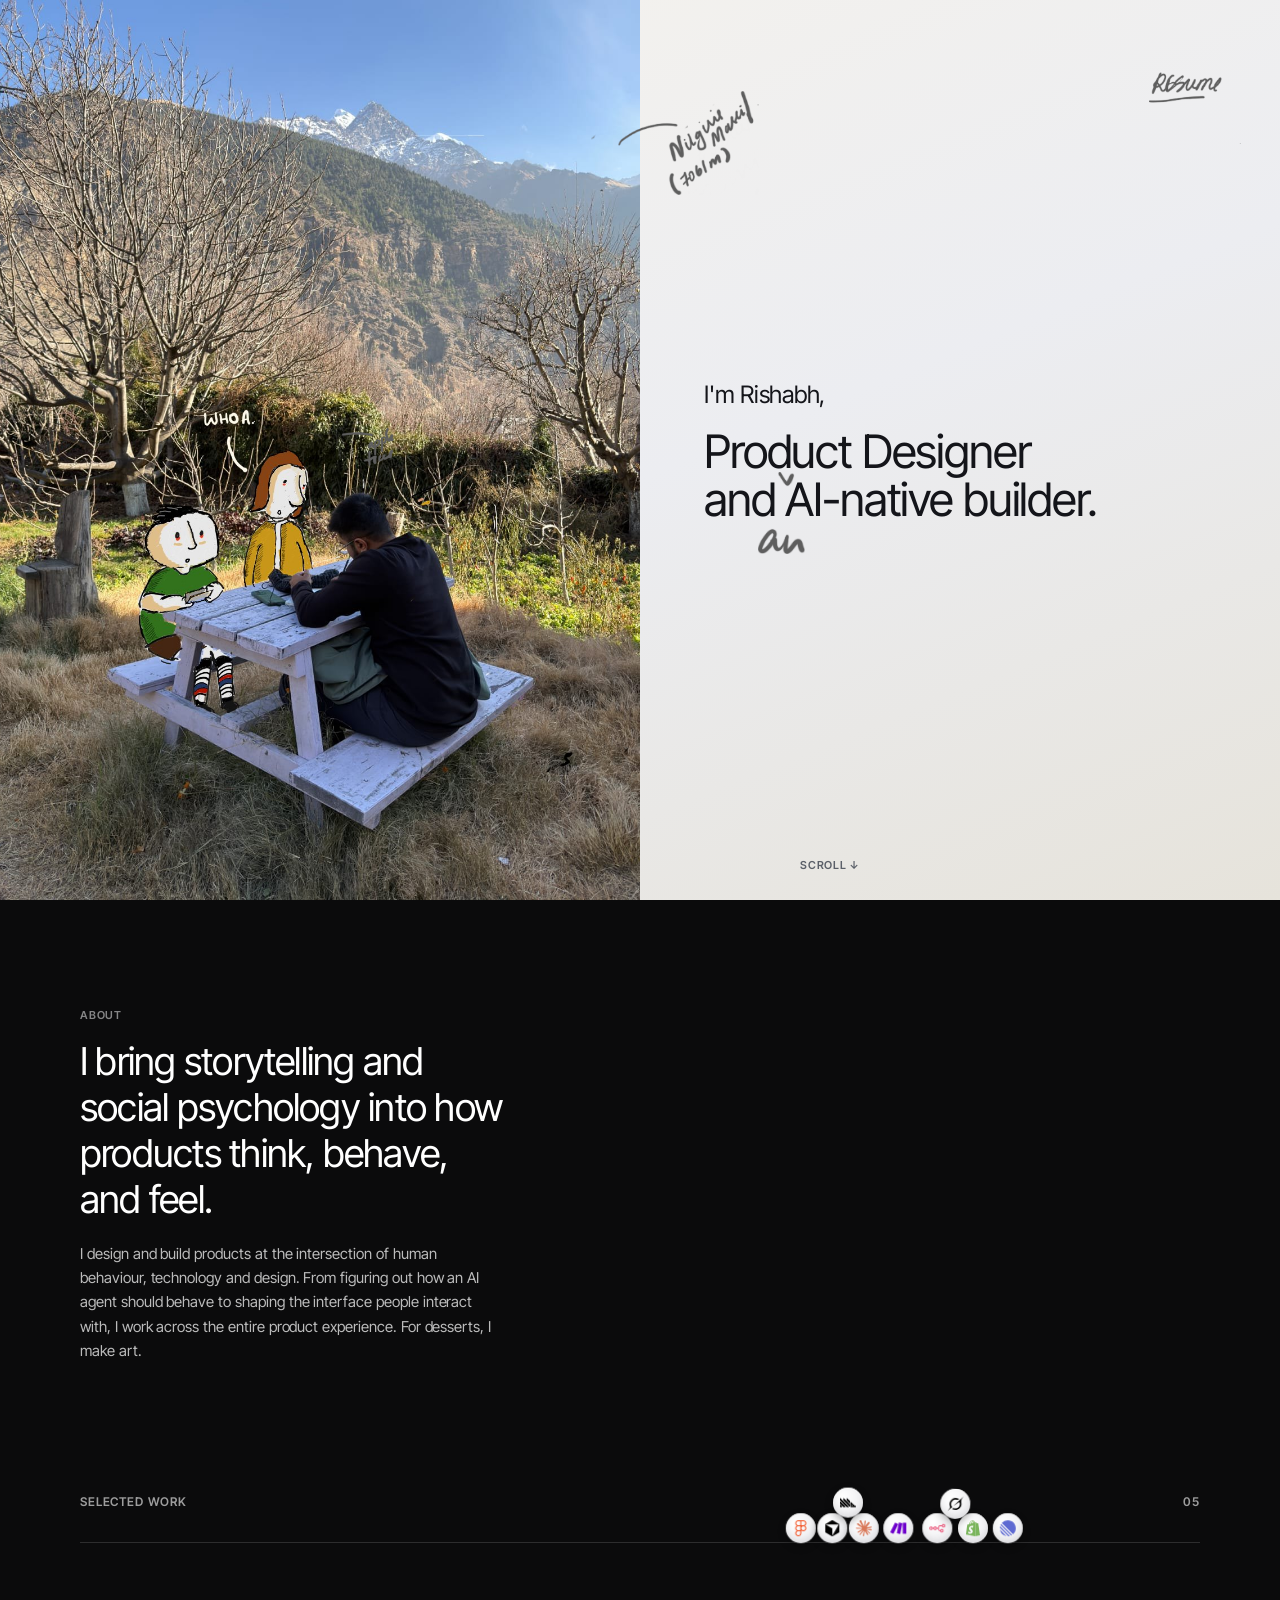
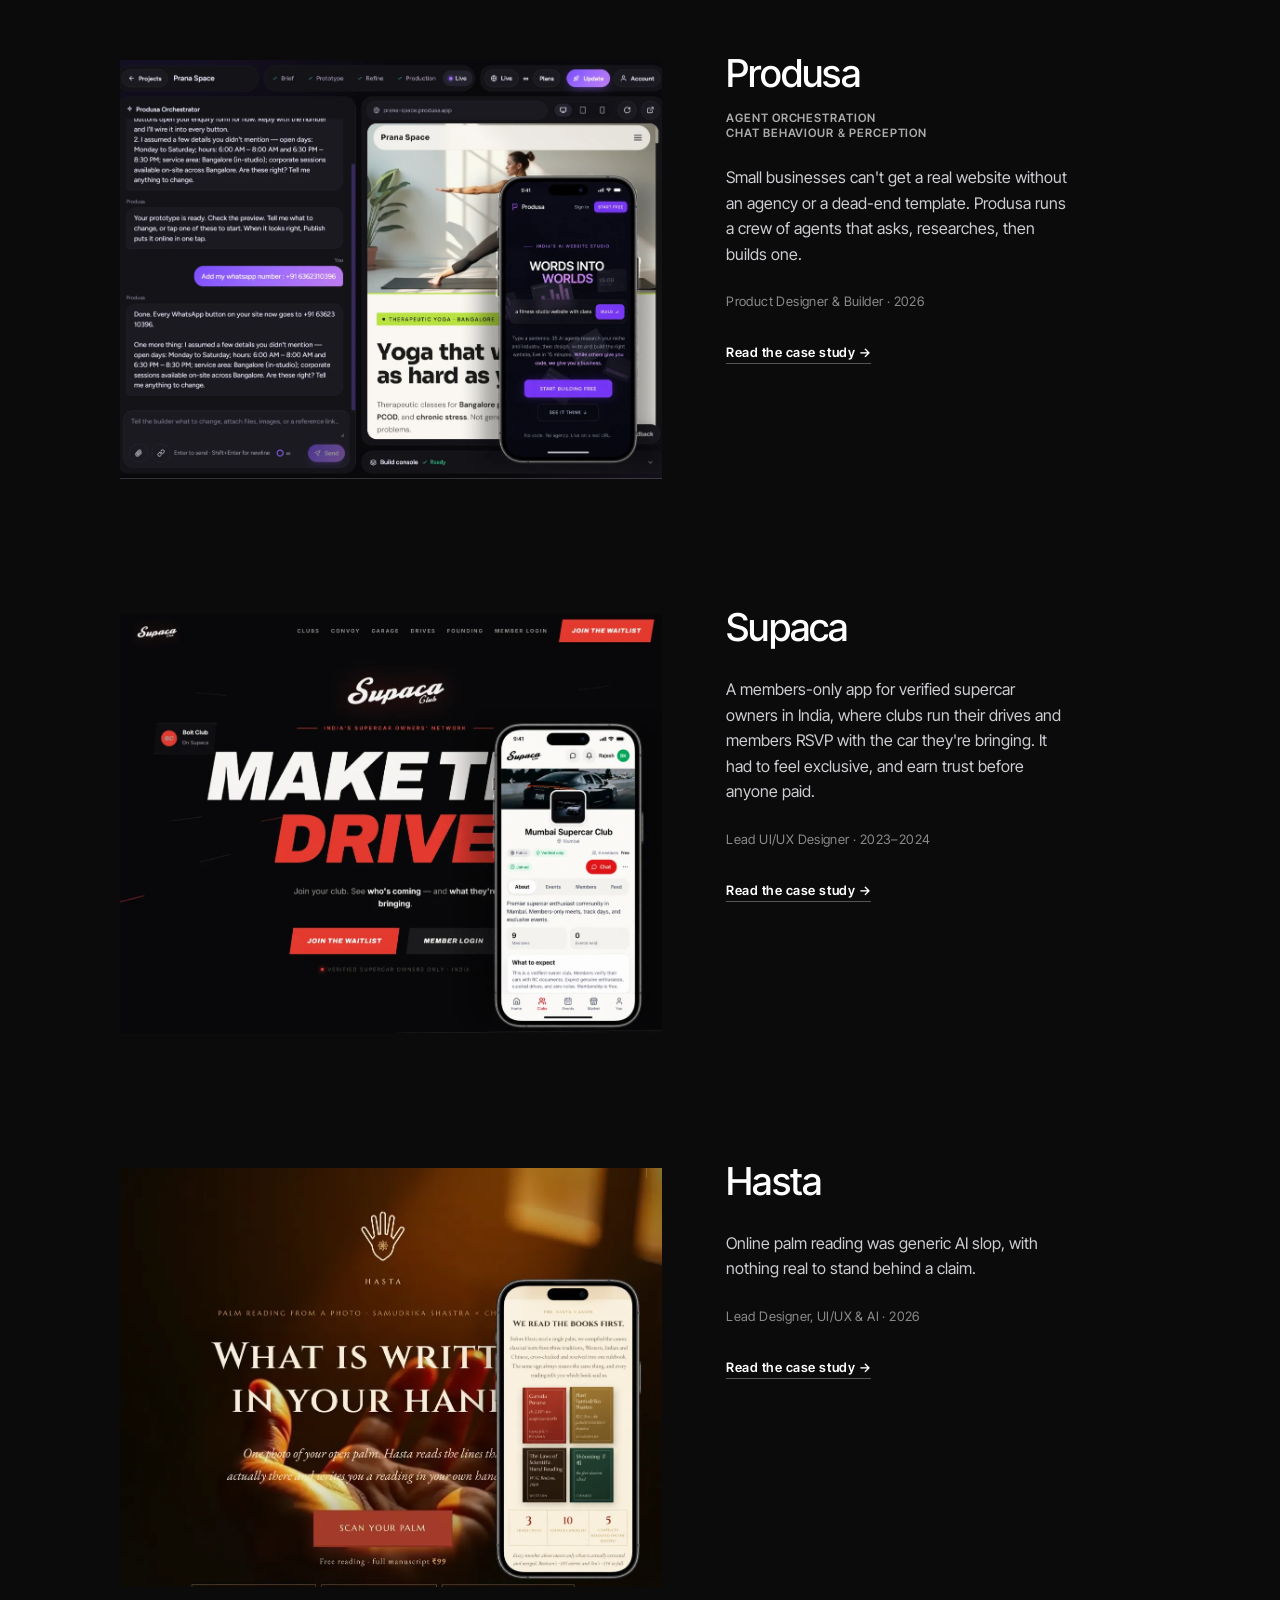
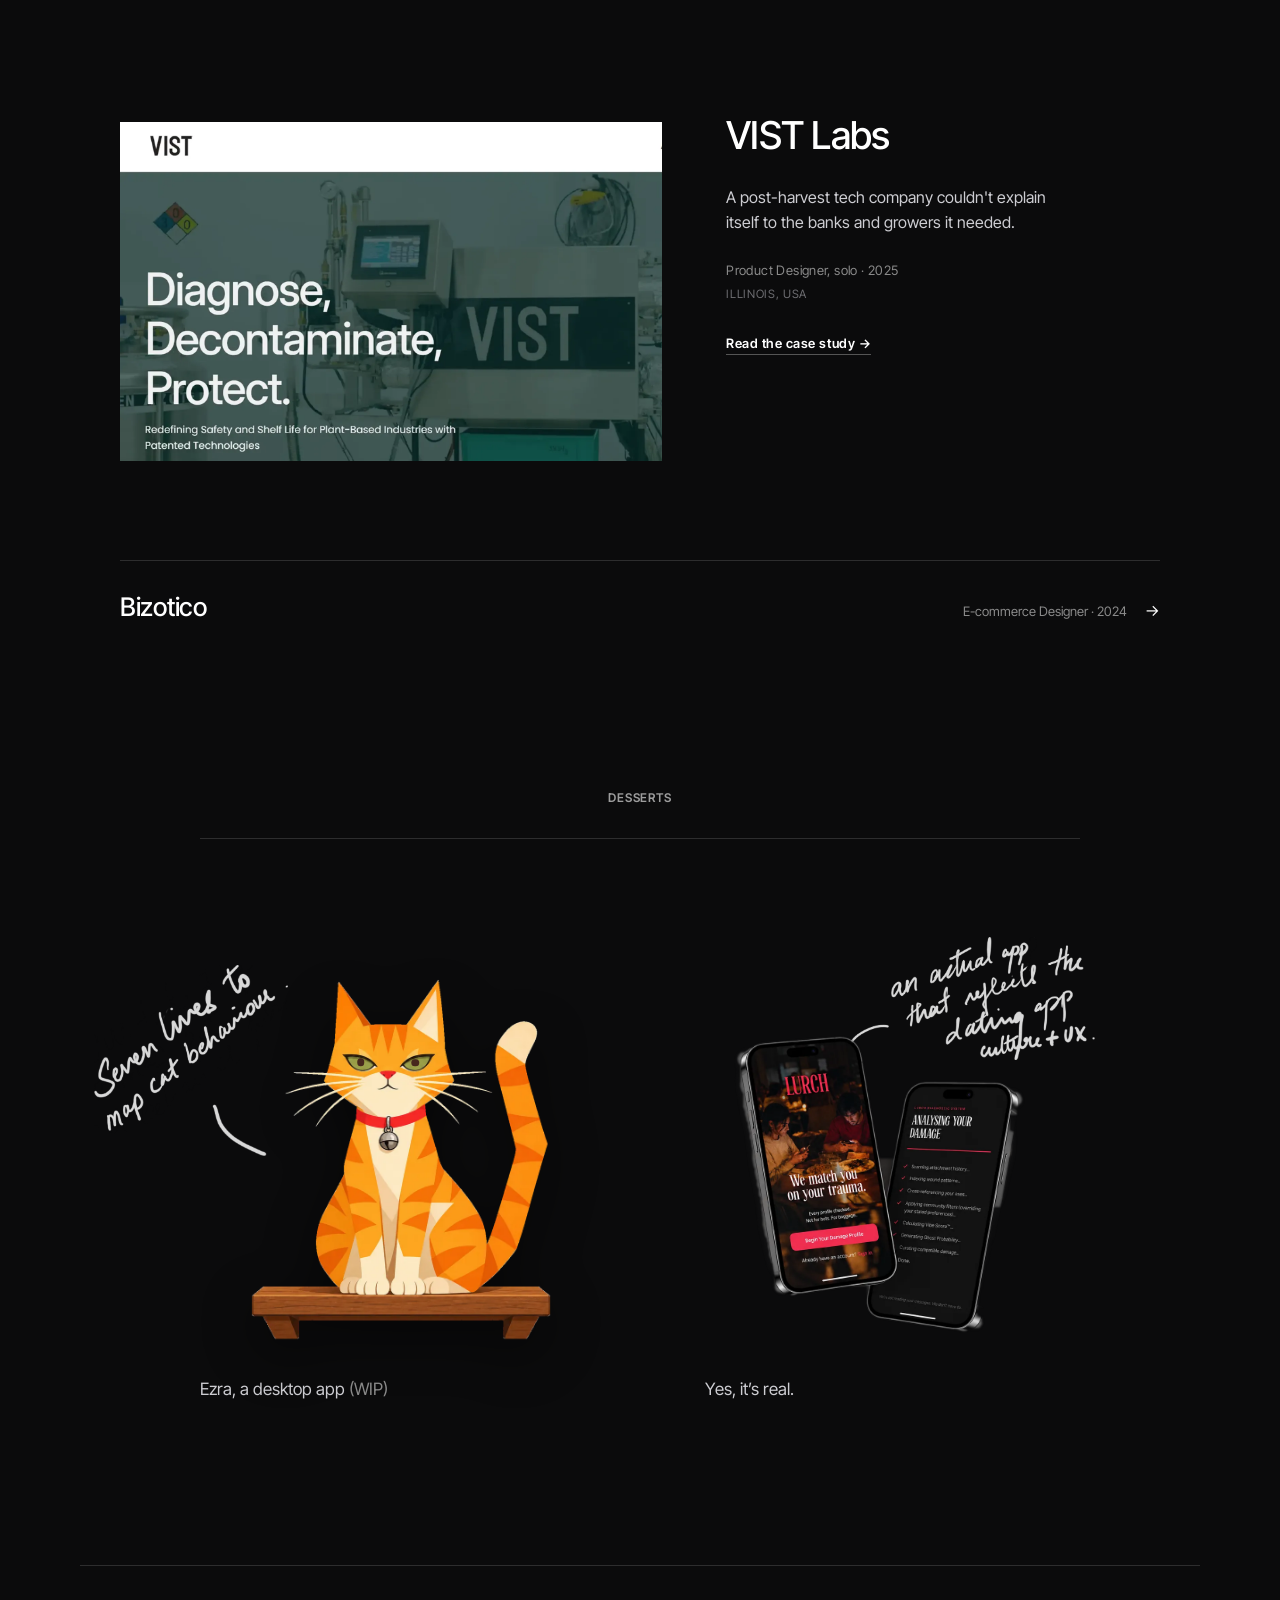
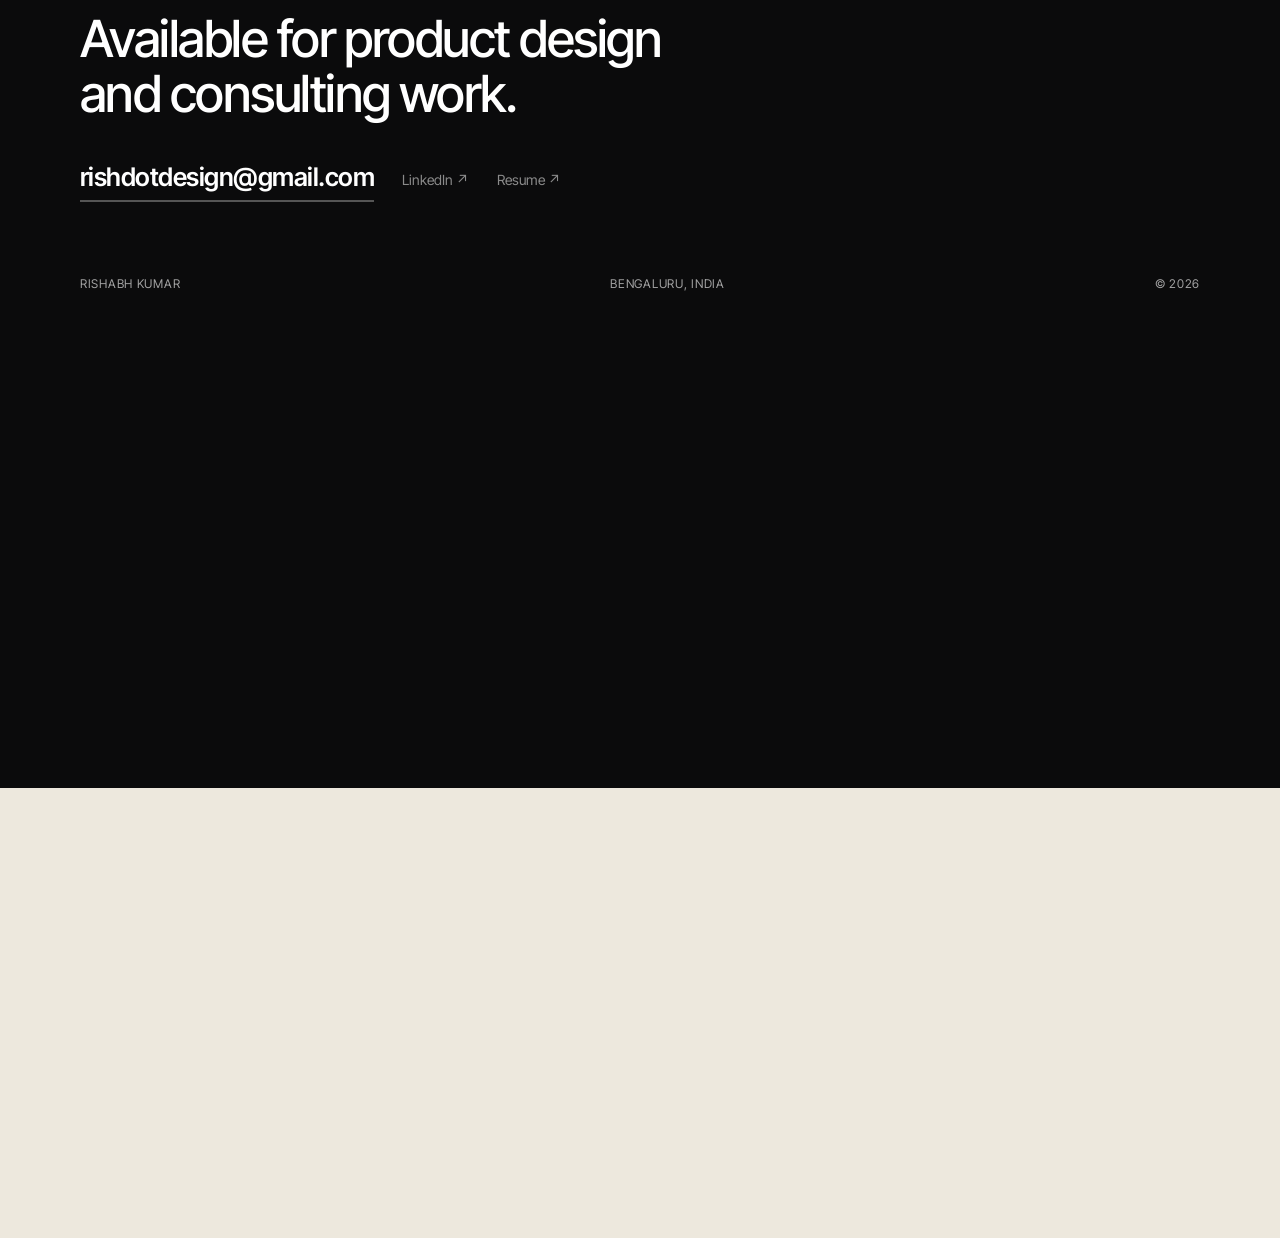
==== commit efe9fbe9: "Remove the overlay game mode Dropping the full-screen pinball overlay. The in-page version (the real" ====
--- a/index.html
+++ b/index.html
@@ -89,8 +89,7 @@
       <div class="stage__intro">
         <p class="label stage__kicker">About</p>
         <p class="stage__lead">I bring storytelling and social psychology into how products think, behave, and feel.</p>
-        <p class="stage__about">From figuring out how an AI agent should behave to shaping the interface people interact with, I work across the entire product experience.</p>
-        <p class="stage__dessert">For desserts, I make art.</p>
+        <p class="stage__about">I design and build products at the intersection of human behaviour, technology and design. From figuring out how an AI agent should behave to shaping the interface people interact with, I work across the entire product experience. For desserts, I make art.</p>
       </div>
 
       <div class="idx__head">
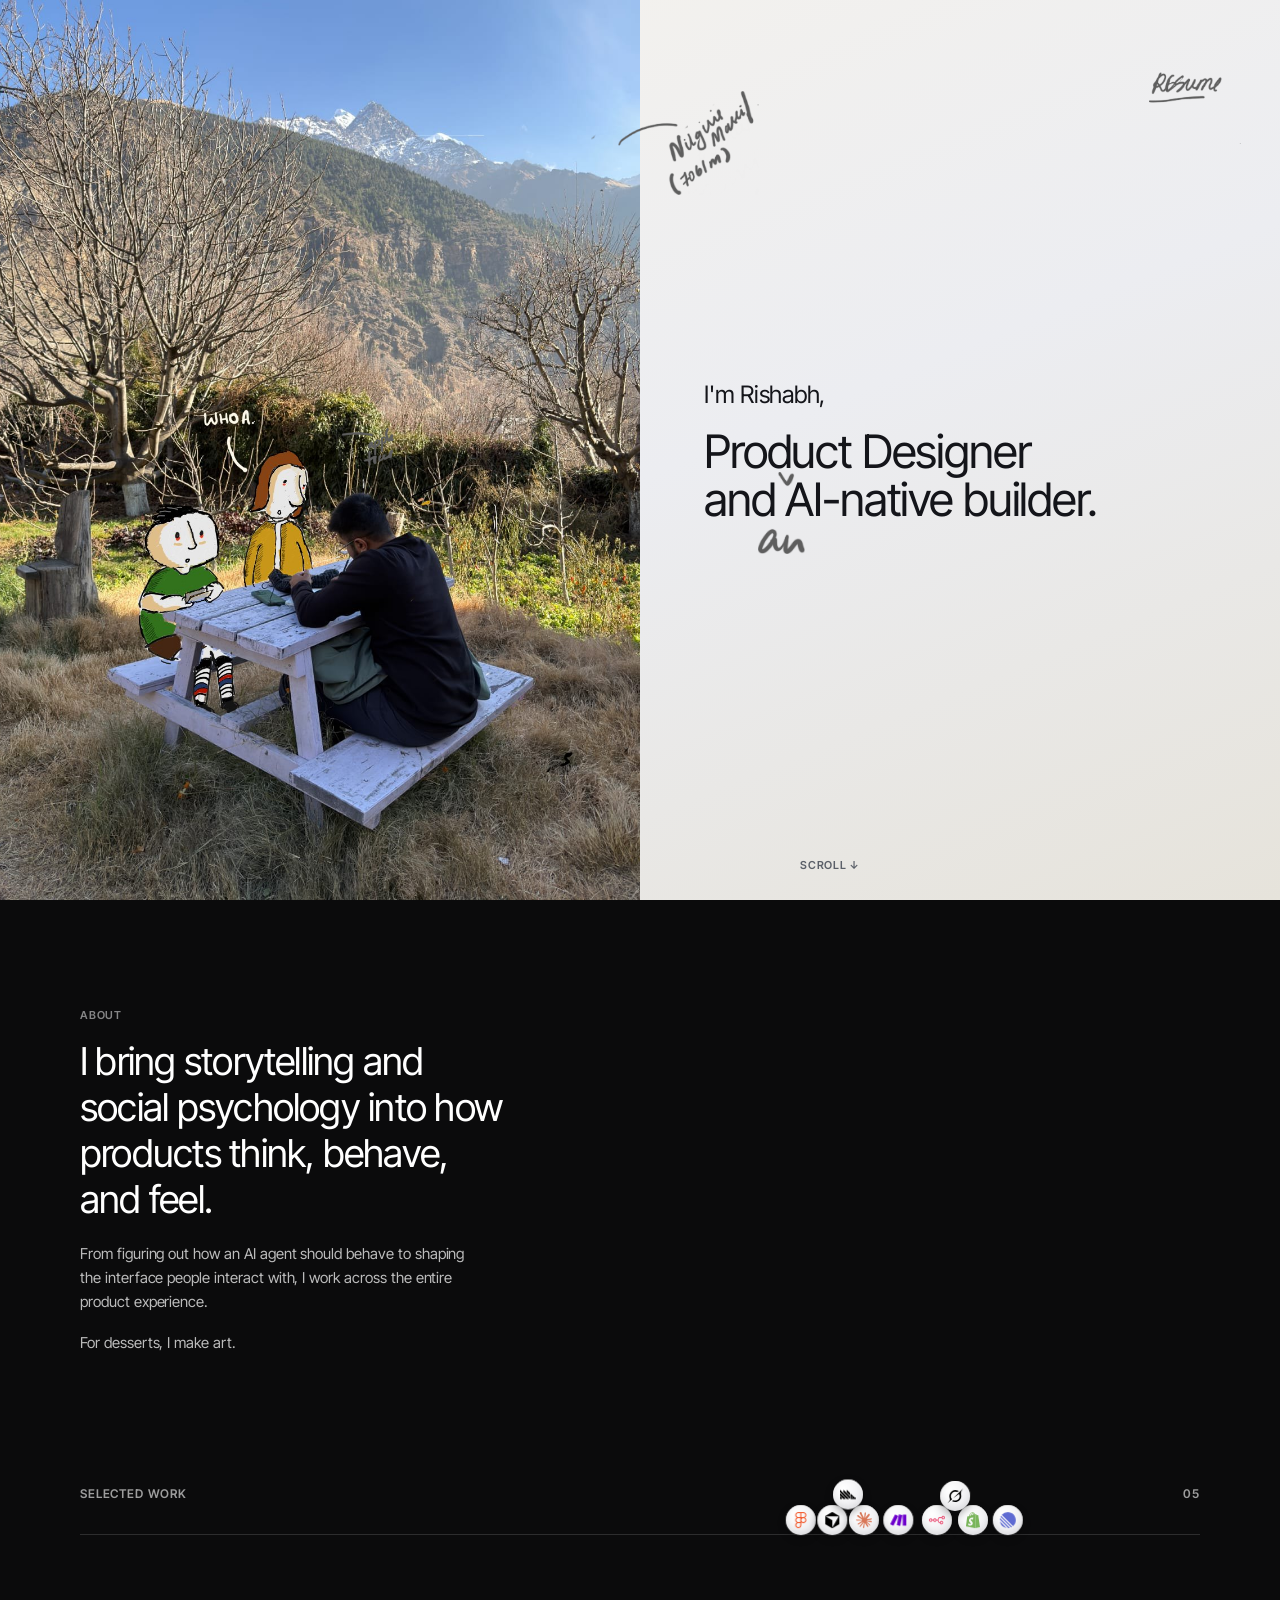
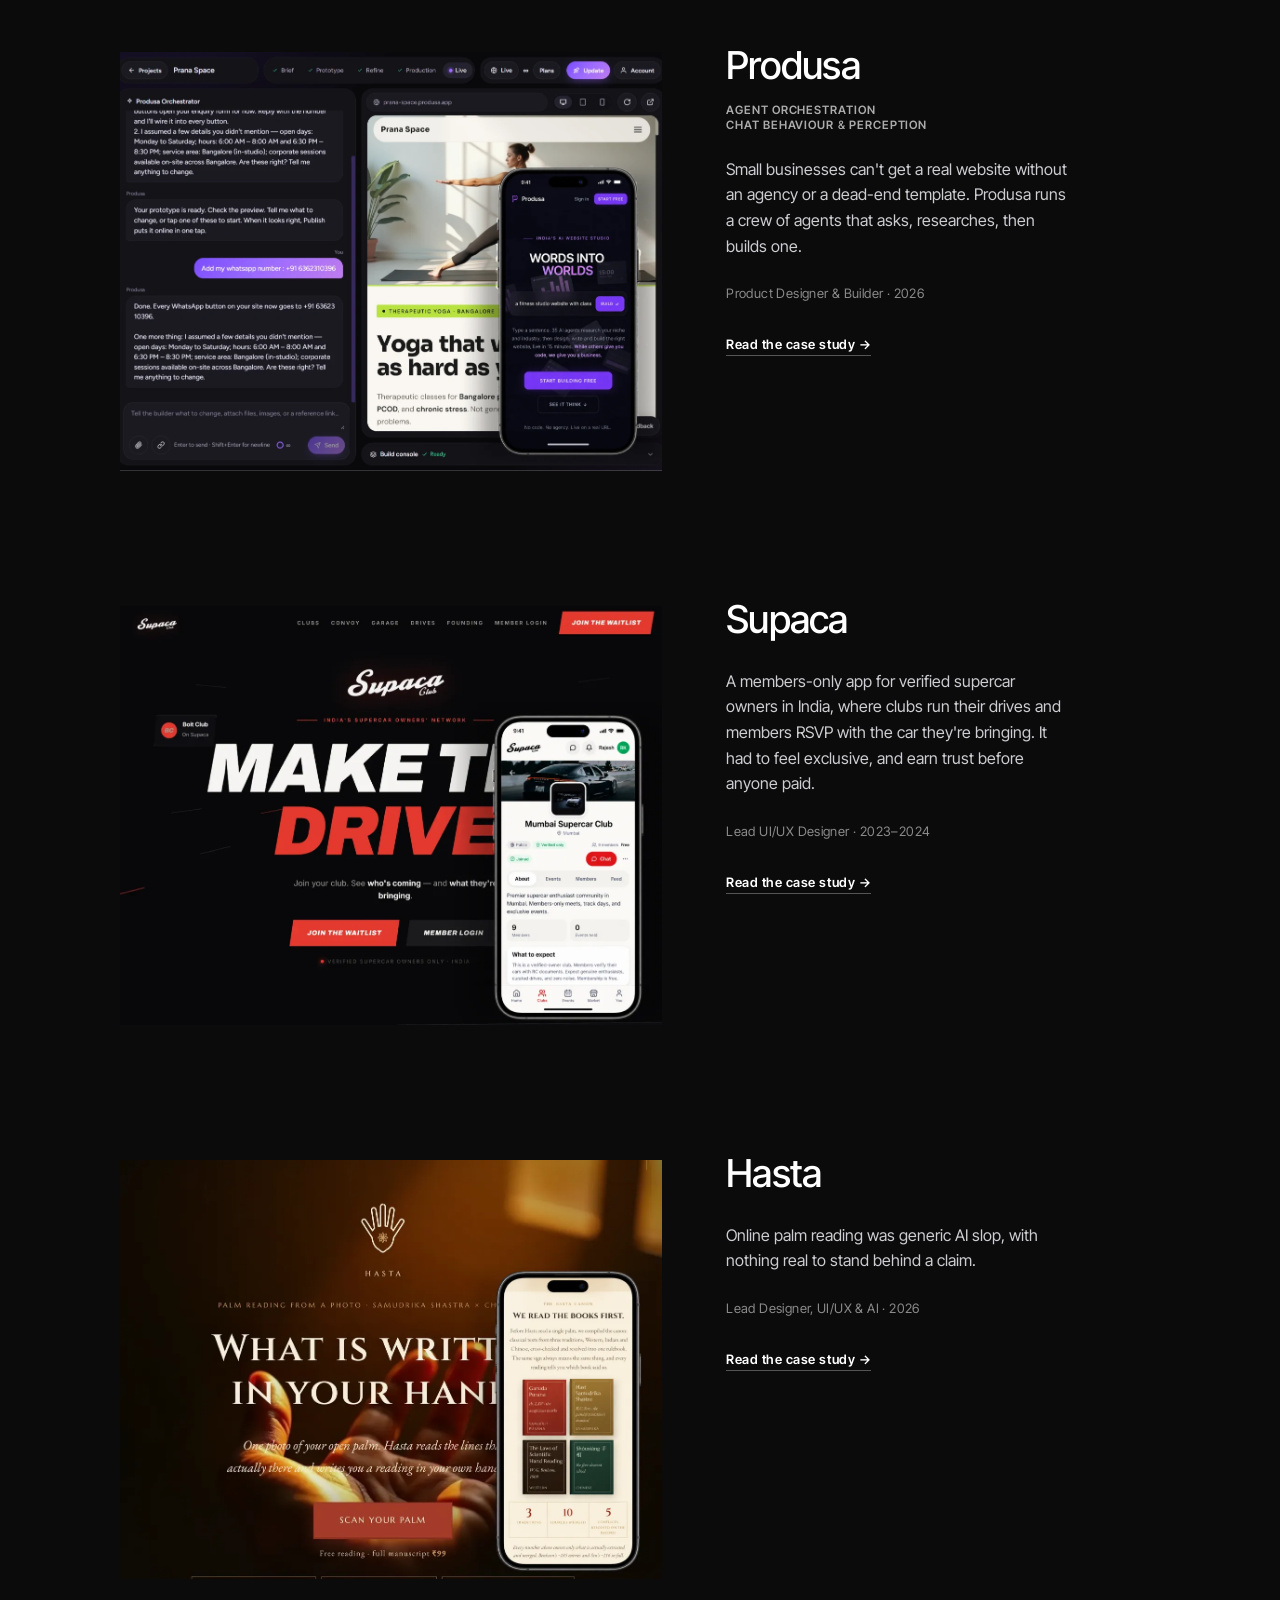
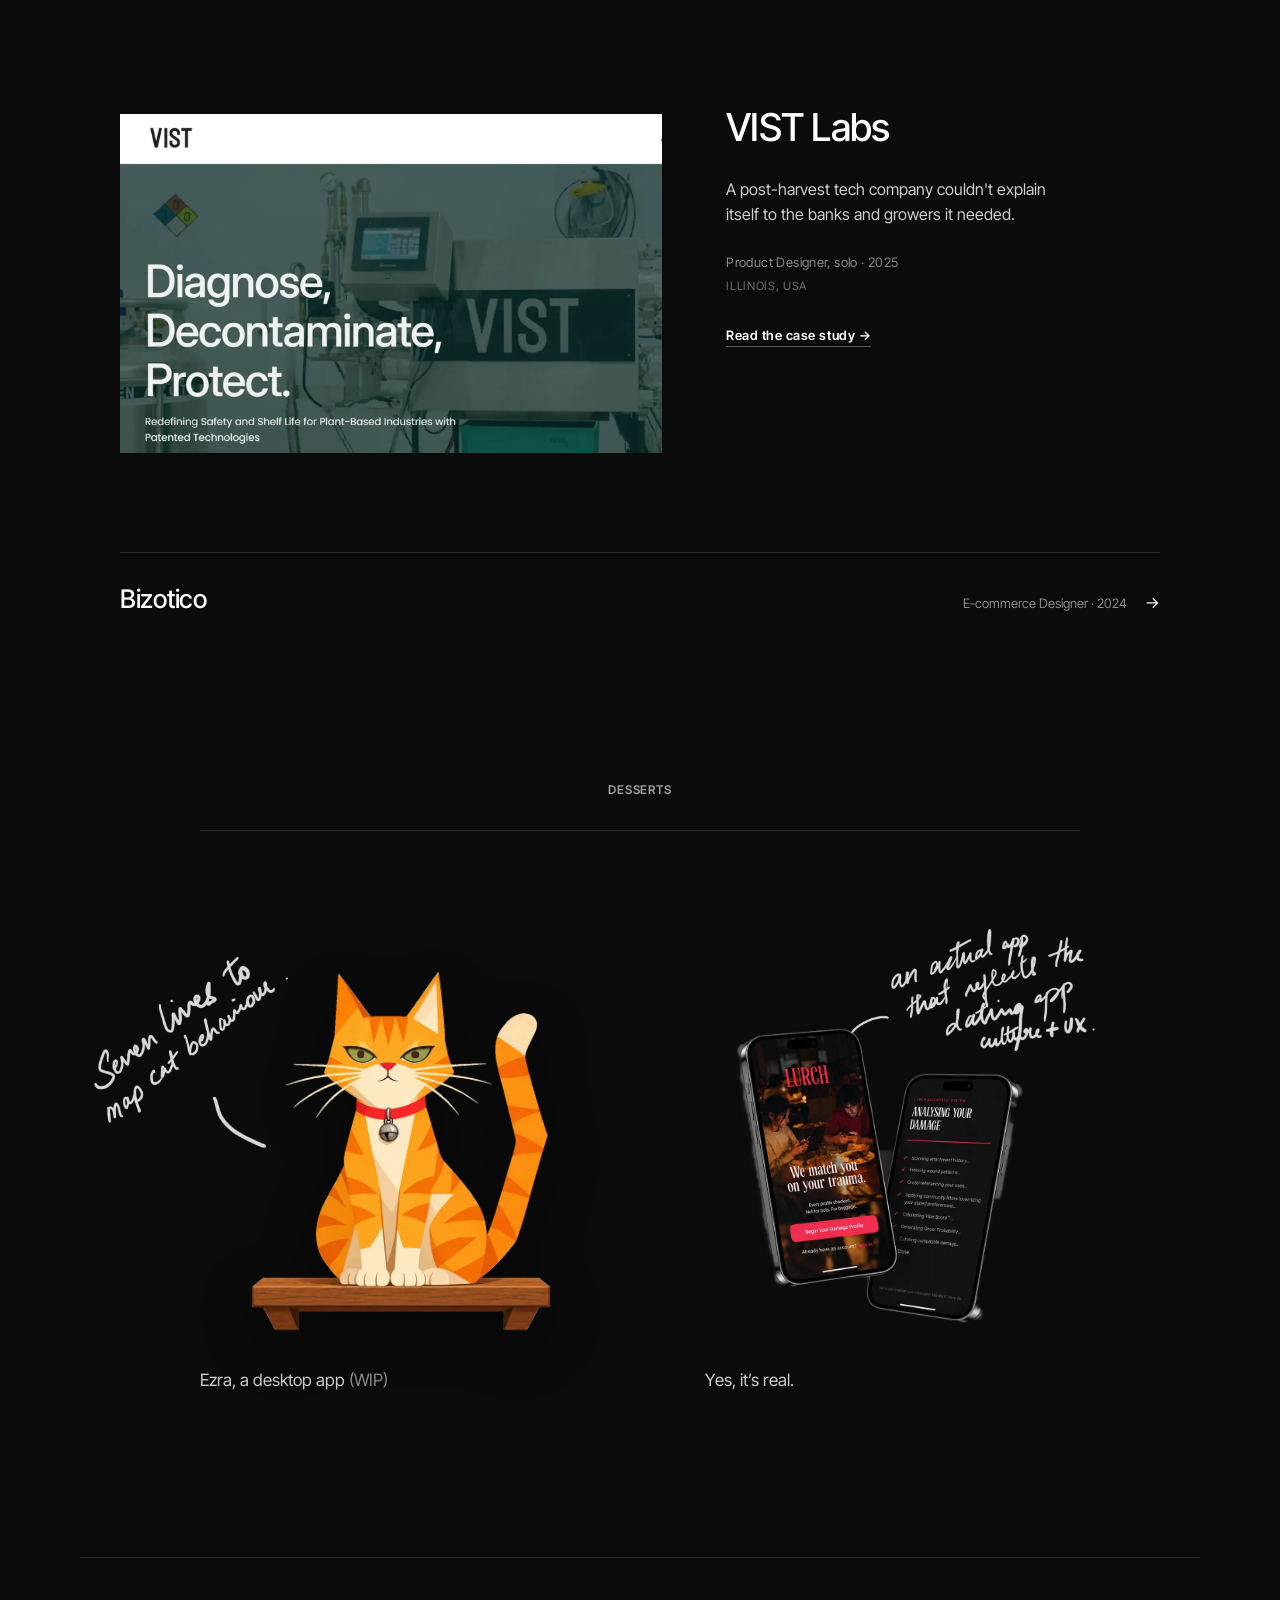
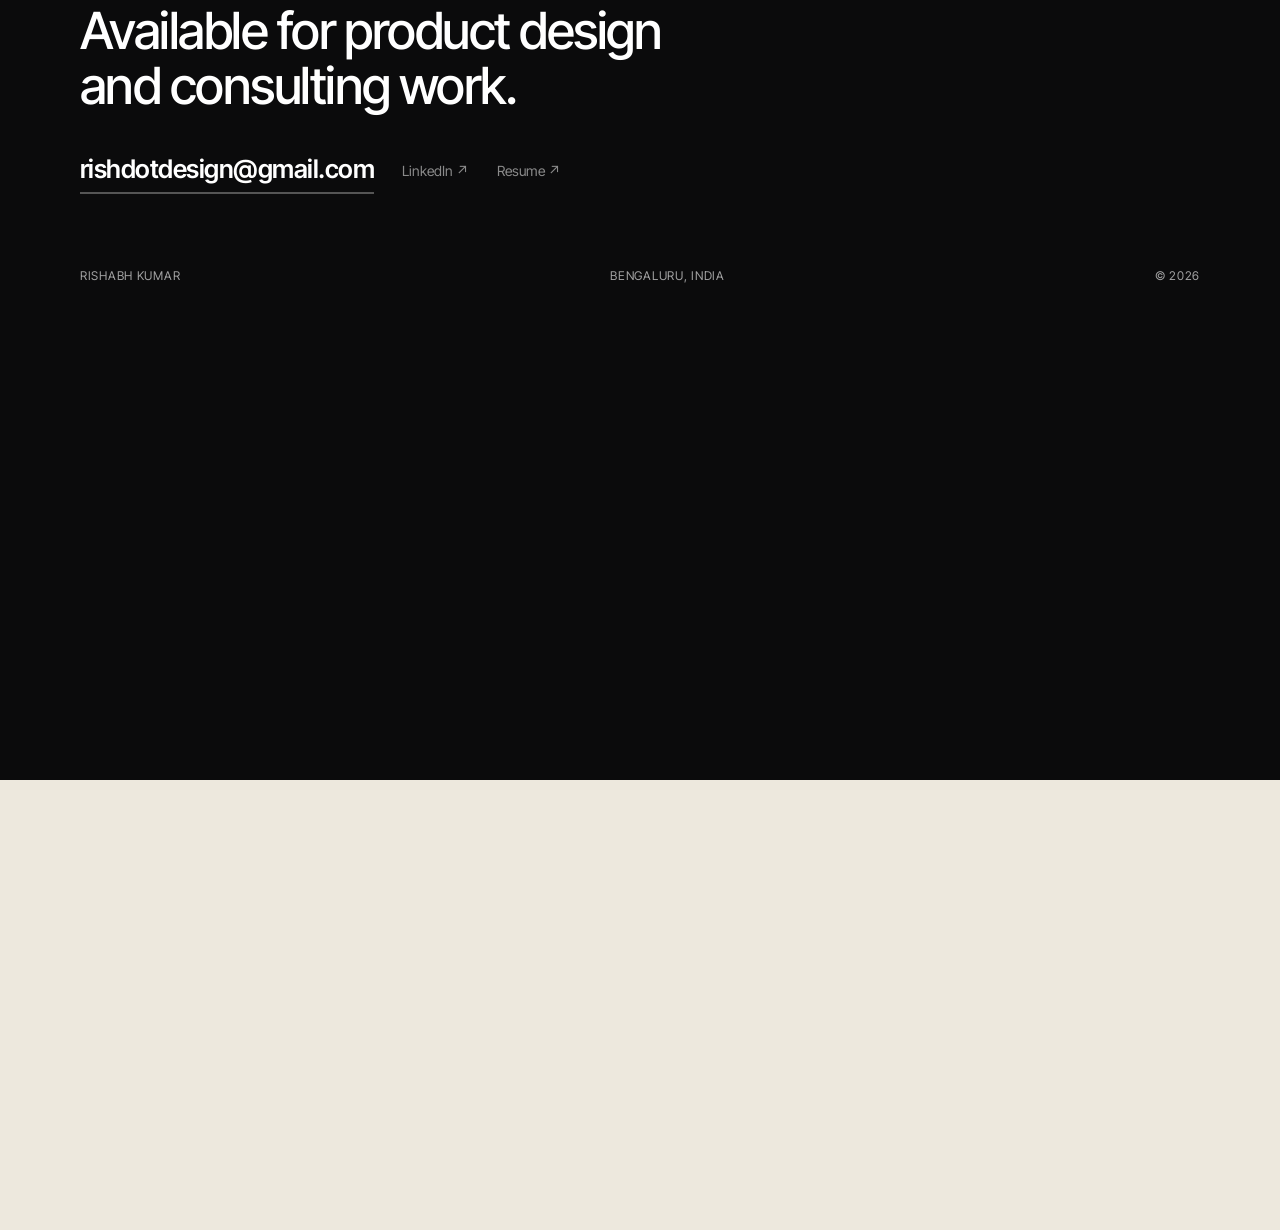
==== commit 1d32403f: "About: drop the 'intersection of' sentence, put the desserts line on its own line (#5) Co-authored-b" ====
--- a/index.html
+++ b/index.html
@@ -89,7 +89,8 @@
       <div class="stage__intro">
         <p class="label stage__kicker">About</p>
         <p class="stage__lead">I bring storytelling and social psychology into how products think, behave, and feel.</p>
-        <p class="stage__about">I design and build products at the intersection of human behaviour, technology and design. From figuring out how an AI agent should behave to shaping the interface people interact with, I work across the entire product experience. For desserts, I make art.</p>
+        <p class="stage__about">From figuring out how an AI agent should behave to shaping the interface people interact with, I work across the entire product experience.</p>
+        <p class="stage__dessert">For desserts, I make art.</p>
       </div>
 
       <div class="idx__head">
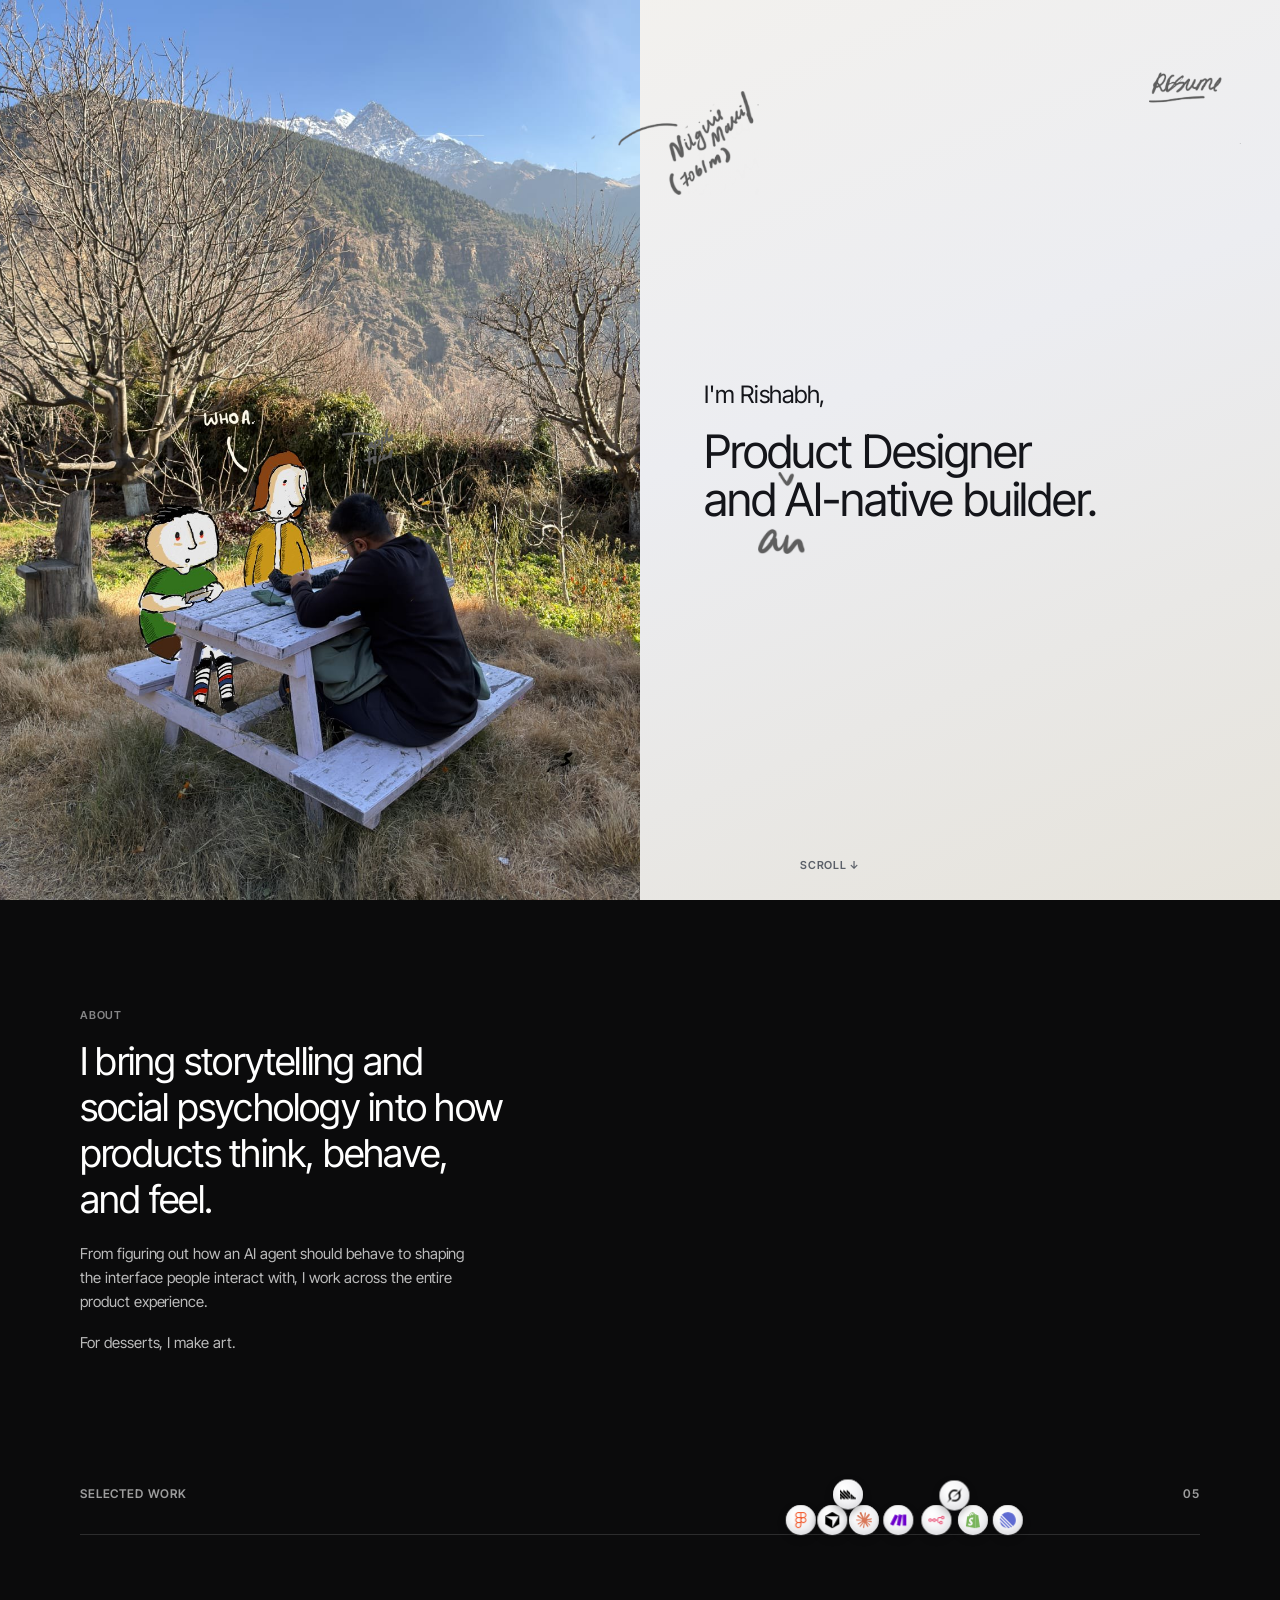
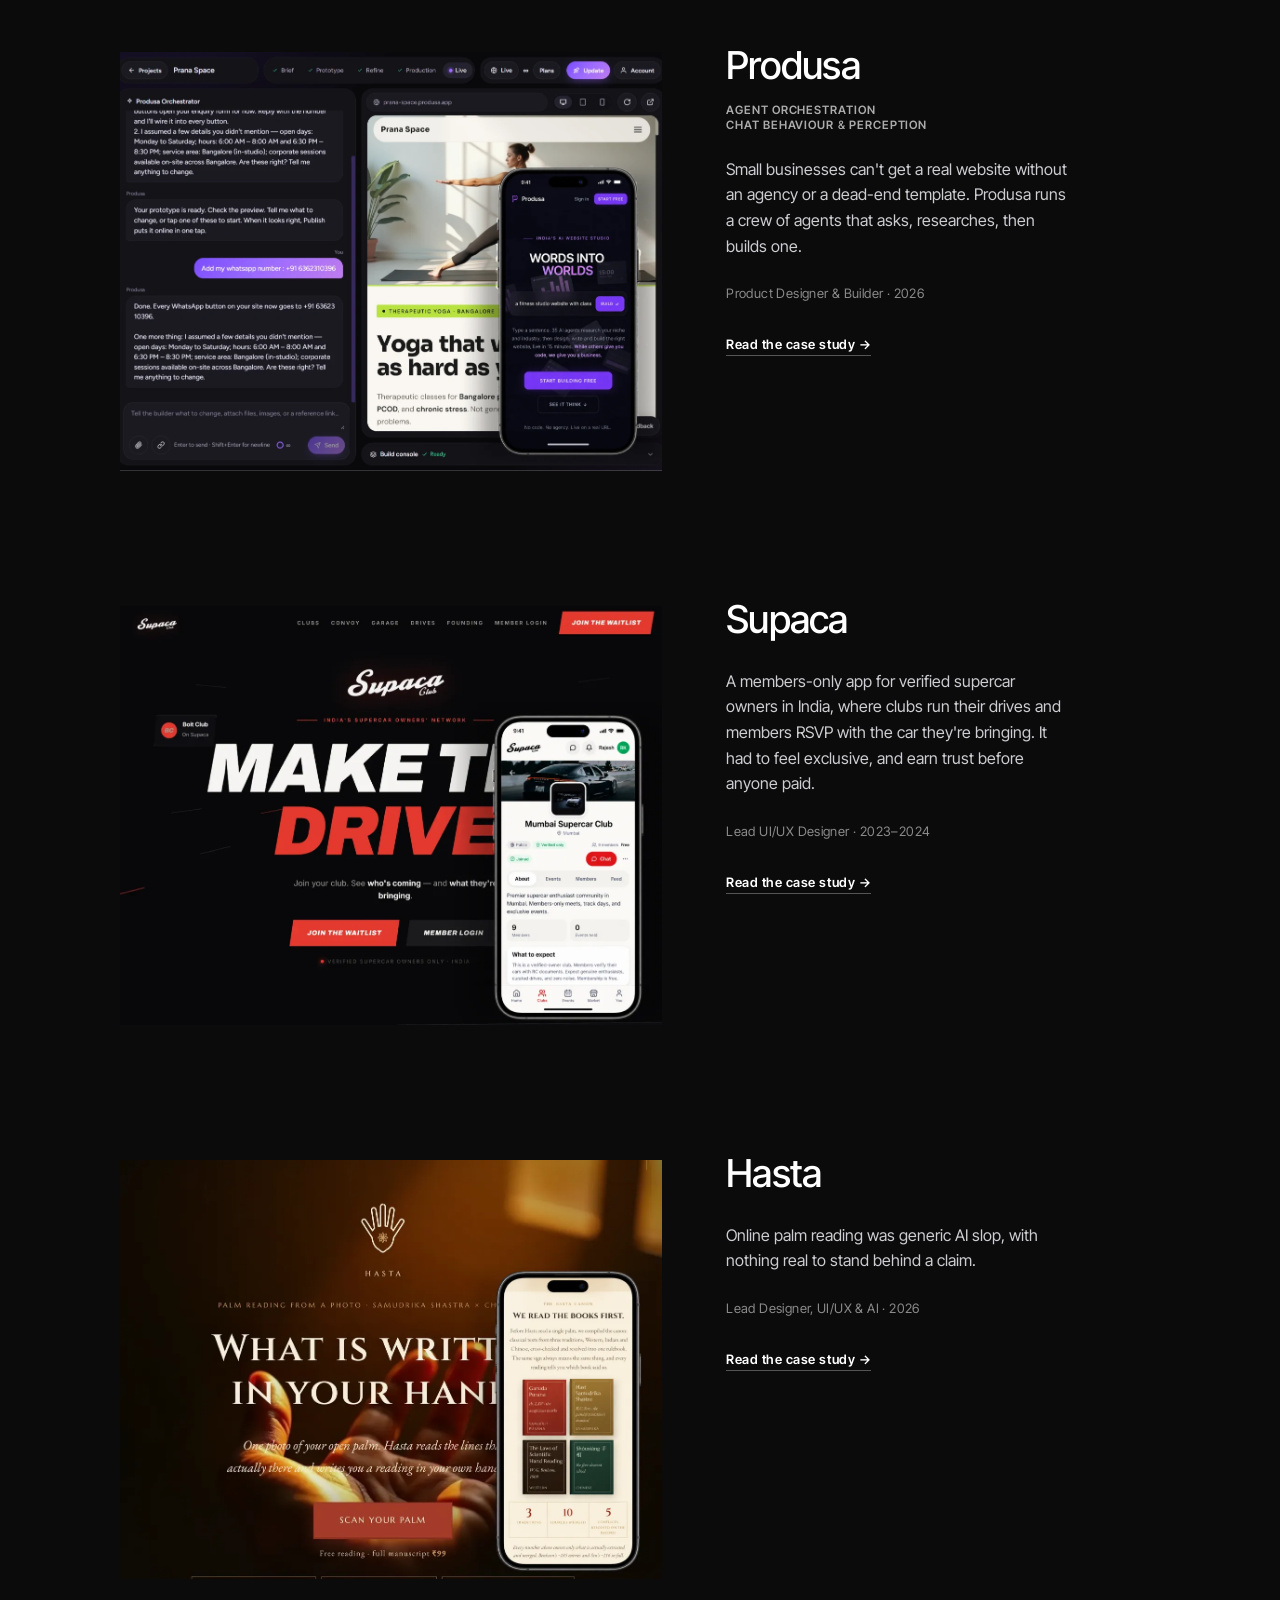
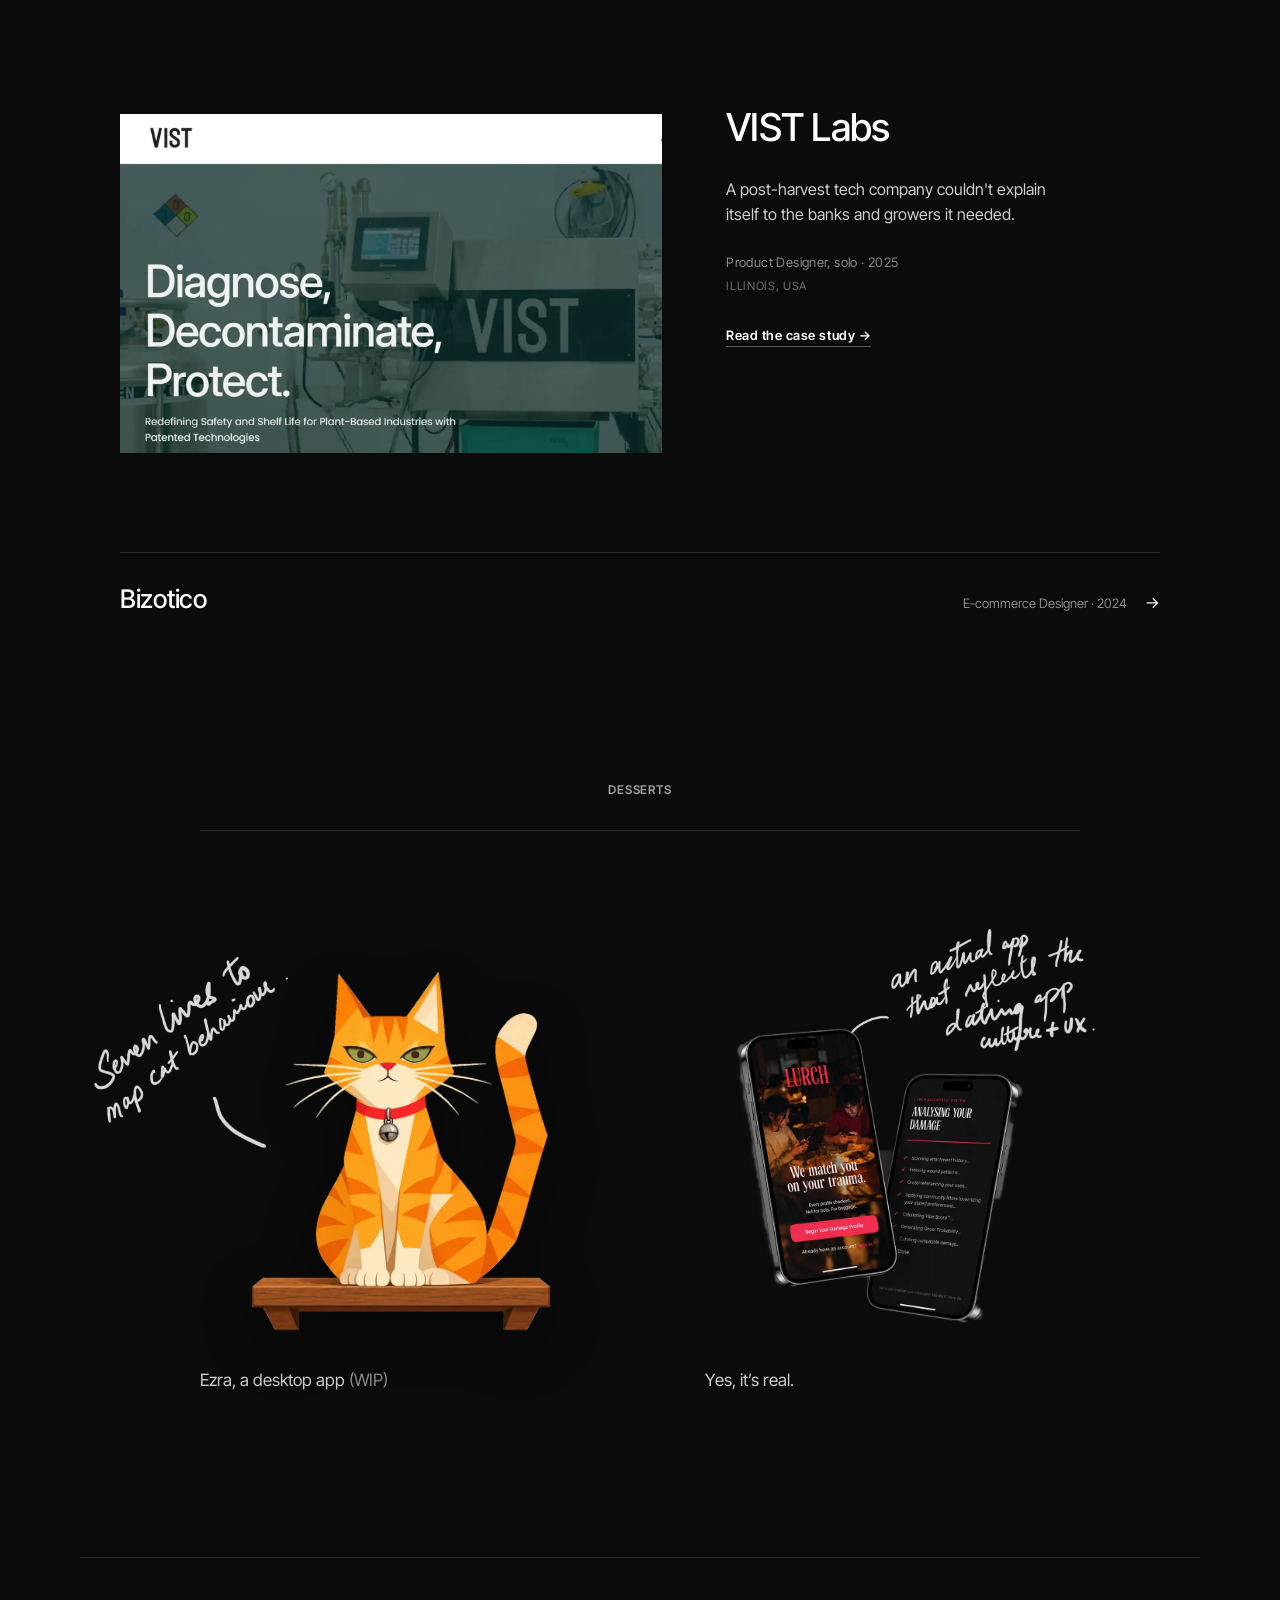
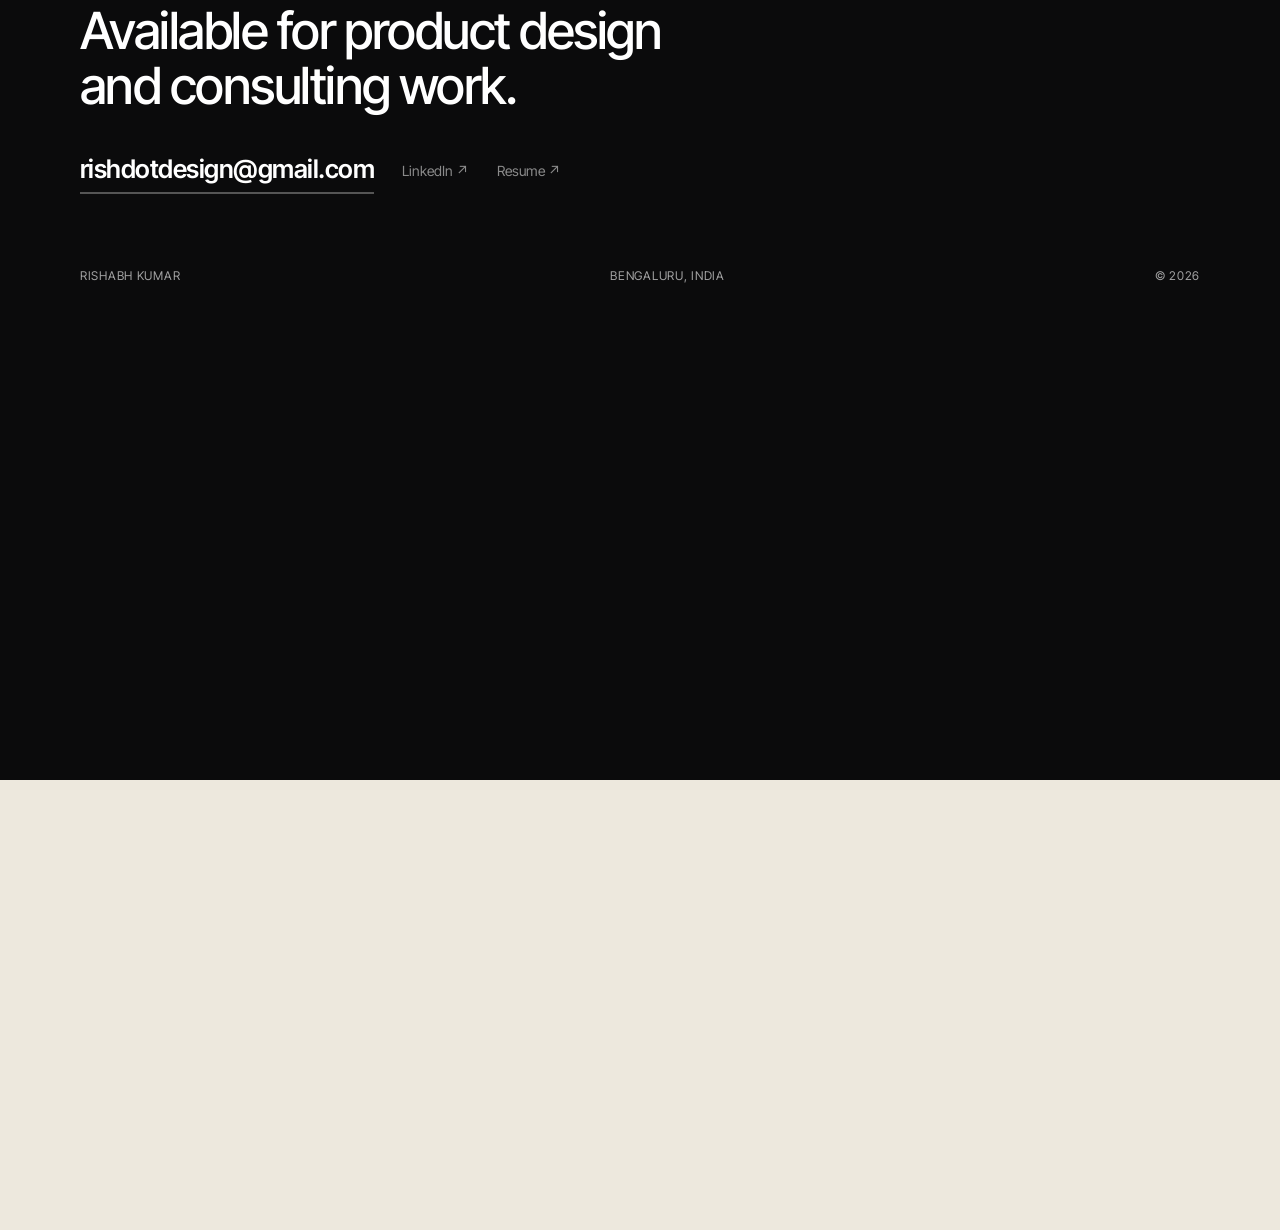
==== commit cff84033: "In-page pinball: the homepage becomes a mobile pinball table A 'Pinball' toggle on phones (coarse po" ====
--- a/index.html
+++ b/index.html
@@ -40,6 +40,7 @@
 <link rel="stylesheet" href="/assets/notebook.css">
 <link rel="stylesheet" href="/assets/home.css">
 <link rel="stylesheet" href="/assets/redo.css">
+<link rel="stylesheet" href="/assets/game.css">
 <script>document.documentElement.setAttribute("data-theme","light");document.documentElement.classList.add("js");</script>
 </head>
 <body>
@@ -295,5 +296,6 @@
 <script src="/assets/swiss.js"></script>
 <script src="/assets/notebook.js"></script>
 <script src="/assets/redo.js"></script>
+<script src="/assets/game.js"></script>
 </body>
 </html>
--- a/assets/redo.css
+++ b/assets/redo.css
@@ -263,7 +263,15 @@
    lazy load and nothing reflows. overflow: hidden stays for the hover zoom. */
 .feat__shot { display: block; overflow: hidden; background: #141414; }
 .feat__shot img { display: block; width: 100%; height: auto; transition: transform 700ms cubic-bezier(.22,1,.36,1); }
-.feat:hover .feat__shot img, .feat__shot:focus-visible img { transform: scale(1.03); }
+.feat__shot:focus-visible img { transform: scale(1.03); }
+/* Hover zoom only where a real pointer can hover. On a touch device a :hover
+   transform on the tapped element makes iOS Safari treat the first tap as a
+   hover-reveal and swallow it, so the image case-study link needed two taps
+   while the text link (no self-hover) opened on one. Gating it here fixes the
+   image tap. */
+@media (hover: hover) {
+  .feat:hover .feat__shot img { transform: scale(1.03); }
+}
 /* What the thing IS, where the 01-04 used to be. 2026-10-27: he asked for
    the numbering out, and for Produsa and Supaca to say what they are. */
 .feat__kind { margin: 0 0 14px; font-size: 12px; font-weight: 600; letter-spacing: 0.1em; text-transform: uppercase; color: rgba(255,255,255,.5); }
@@ -665,12 +673,17 @@
   .stage { padding-inline: 16px; }
   :root { --endmark-h: clamp(220px, 46vh, 380px); }
 
-  /* 2026-10-31, his ask: DESSERTS stacked three times, as a pattern. Lines of
-     the one link, all at the size redo.js fits to the band, so the three read
-     as one repeated mark and not as a heading with two mistakes under it. At
-     0.8 line-height the stack is 2.4em, about 180px on a 412px screen, which
-     is half the band: the sky, clouds and peaks still read above it. */
+  /* DESSERTS stacked three times, as a pattern. On a phone the chevron is
+     dropped: in the line it set the word left of centre and hung the > off the
+     right edge. Without it each line is just the word, fitted to the band and
+     centred. The two echoes fade as they drop, so the mark reads as one word
+     echoing down into the hills, not three flat copies. redo.js still fits the
+     first line to the band width, now measuring the word alone. */
   .endmark__rep, .endmark__rep--echo { display: block; }
+  .endmark__word { line-height: 0.84; }
+  .endmark__chev { display: none; }
+  .endmark__rep--echo:nth-of-type(2) { opacity: 0.74; }
+  .endmark__rep--echo:nth-of-type(3) { opacity: 0.5; }
 
   /* The cake used to rest on the single word at 15vh. Three lines reach that
      high now; it sits on the MIDDLE of the three stacked DESSERTS lines. The
--- a/assets/game.css
+++ b/assets/game.css
@@ -0,0 +1,70 @@
+/* ===========================================================================
+   IN-PAGE PINBALL — "The site is the table" (mobile only)
+   A toggle turns the real homepage into a pinball table: the nine tool logos
+   drop onto the page and bounce off the actual elements. Case-study cards and
+   desserts tiles are bumpers (they flash and score); headings and nav are
+   walls; two flippers sit at the foot of the screen. No overlay, no new
+   section — the balls and flippers float over the page you were reading.
+   Desktop keeps its own ball pit (redo.js); game.js builds none of this unless
+   the pointer is coarse. Self-contained; CSP-safe (external script, no inline).
+   =========================================================================== */
+
+/* toggle button, bottom-right, phones only */
+.playfab{
+  position:fixed; right:16px; bottom:max(16px,env(safe-area-inset-bottom)); z-index:9100;
+  display:none; align-items:center; gap:9px;
+  padding:11px 16px 11px 13px; border-radius:999px;
+  background:#fff; color:#141414; border:0;
+  font:700 13px/1 "Inter Tight",system-ui,sans-serif; letter-spacing:.01em;
+  box-shadow:0 10px 26px rgba(0,0,0,.4); cursor:pointer;
+  -webkit-tap-highlight-color:transparent; touch-action:manipulation;
+  transition:opacity .25s ease, transform .25s ease;
+}
+.playfab__dot{width:16px;height:16px;border-radius:50%;
+  background:radial-gradient(circle at 34% 30%,#fff,#d9d7dd 78%);
+  box-shadow:0 1px 2px rgba(0,0,0,.3) inset, 0 1px 1px #fff}
+.playfab.is-hidden{opacity:0; transform:translateY(12px) scale(.9); pointer-events:none}
+.playfab.is-live{background:#141414; color:#fff}
+.playfab.is-live .playfab__dot{background:radial-gradient(circle at 34% 30%,#b9e05a,#7fae1a 72%)}
+@media (pointer:coarse){ .playfab.is-ready{display:inline-flex} }
+
+/* the ball + flipper layer floats over the page; it does not catch taps
+   itself (game.js listens on the document), so the page stays visible. */
+.pin-layer{position:fixed; inset:0; z-index:9050; pointer-events:none;}
+
+.pin-ball{position:fixed; top:0; left:0; border-radius:50%;
+  background:radial-gradient(circle at 34% 30%,#fff,#ededf0 78%);
+  box-shadow:0 3px 9px rgba(0,0,0,.45), 0 1px 1px rgba(255,255,255,.85) inset;
+  display:grid; place-items:center; will-change:transform;}
+.pin-ball img{width:54%; height:54%; -webkit-user-drag:none; pointer-events:none}
+
+.pin-flip{position:fixed; top:0; left:0; height:16px; border-radius:999px;
+  background:linear-gradient(#f4f4f6,#c7c7cf);
+  box-shadow:0 3px 10px rgba(0,0,0,.5), 0 1px 0 rgba(255,255,255,.7) inset;
+  transform-origin:12px 50%; will-change:transform;}
+.pin-flip--r{transform-origin:calc(100% - 12px) 50%;}
+
+.pin-hud{position:fixed; top:max(10px,env(safe-area-inset-top)); left:50%; transform:translateX(-50%);
+  z-index:9110; display:flex; align-items:center; gap:10px;
+  padding:7px 14px; border-radius:999px; background:rgba(20,20,22,.82); color:#fff;
+  backdrop-filter:blur(6px);
+  font:700 12px/1 "Inter Tight",system-ui,sans-serif; letter-spacing:.06em; text-transform:uppercase;
+  pointer-events:none; opacity:0; transition:opacity .25s ease;}
+.pin-hud.is-on{opacity:1}
+.pin-hud b{color:#9ACD20; font-size:15px; letter-spacing:0; margin-left:4px}
+.pin-hud .pin-hud__tip{color:rgba(255,255,255,.55); font-weight:600; letter-spacing:.02em; text-transform:none}
+
+/* the flash a real element does when a ball scores off it */
+.pin-hit{ animation:pin-hit .45s ease; }
+@keyframes pin-hit{
+  0%{ box-shadow:0 0 0 0 rgba(154,205,32,0); }
+  25%{ box-shadow:0 0 0 3px rgba(154,205,32,.9), 0 0 22px rgba(154,205,32,.55); }
+  100%{ box-shadow:0 0 0 0 rgba(154,205,32,0); }
+}
+
+/* while a game is live, the page is frozen in place (game.js blocks scroll via
+   touchmove/wheel). We deliberately do NOT use overflow:hidden here: setting it
+   on the scroller resets scrollY to 0, which threw off the element colliders. */
+html.pin-live, html.pin-live body{ overscroll-behavior:none; touch-action:none; }
+
+@media (prefers-reduced-motion:reduce){ .playfab{transition:none} }
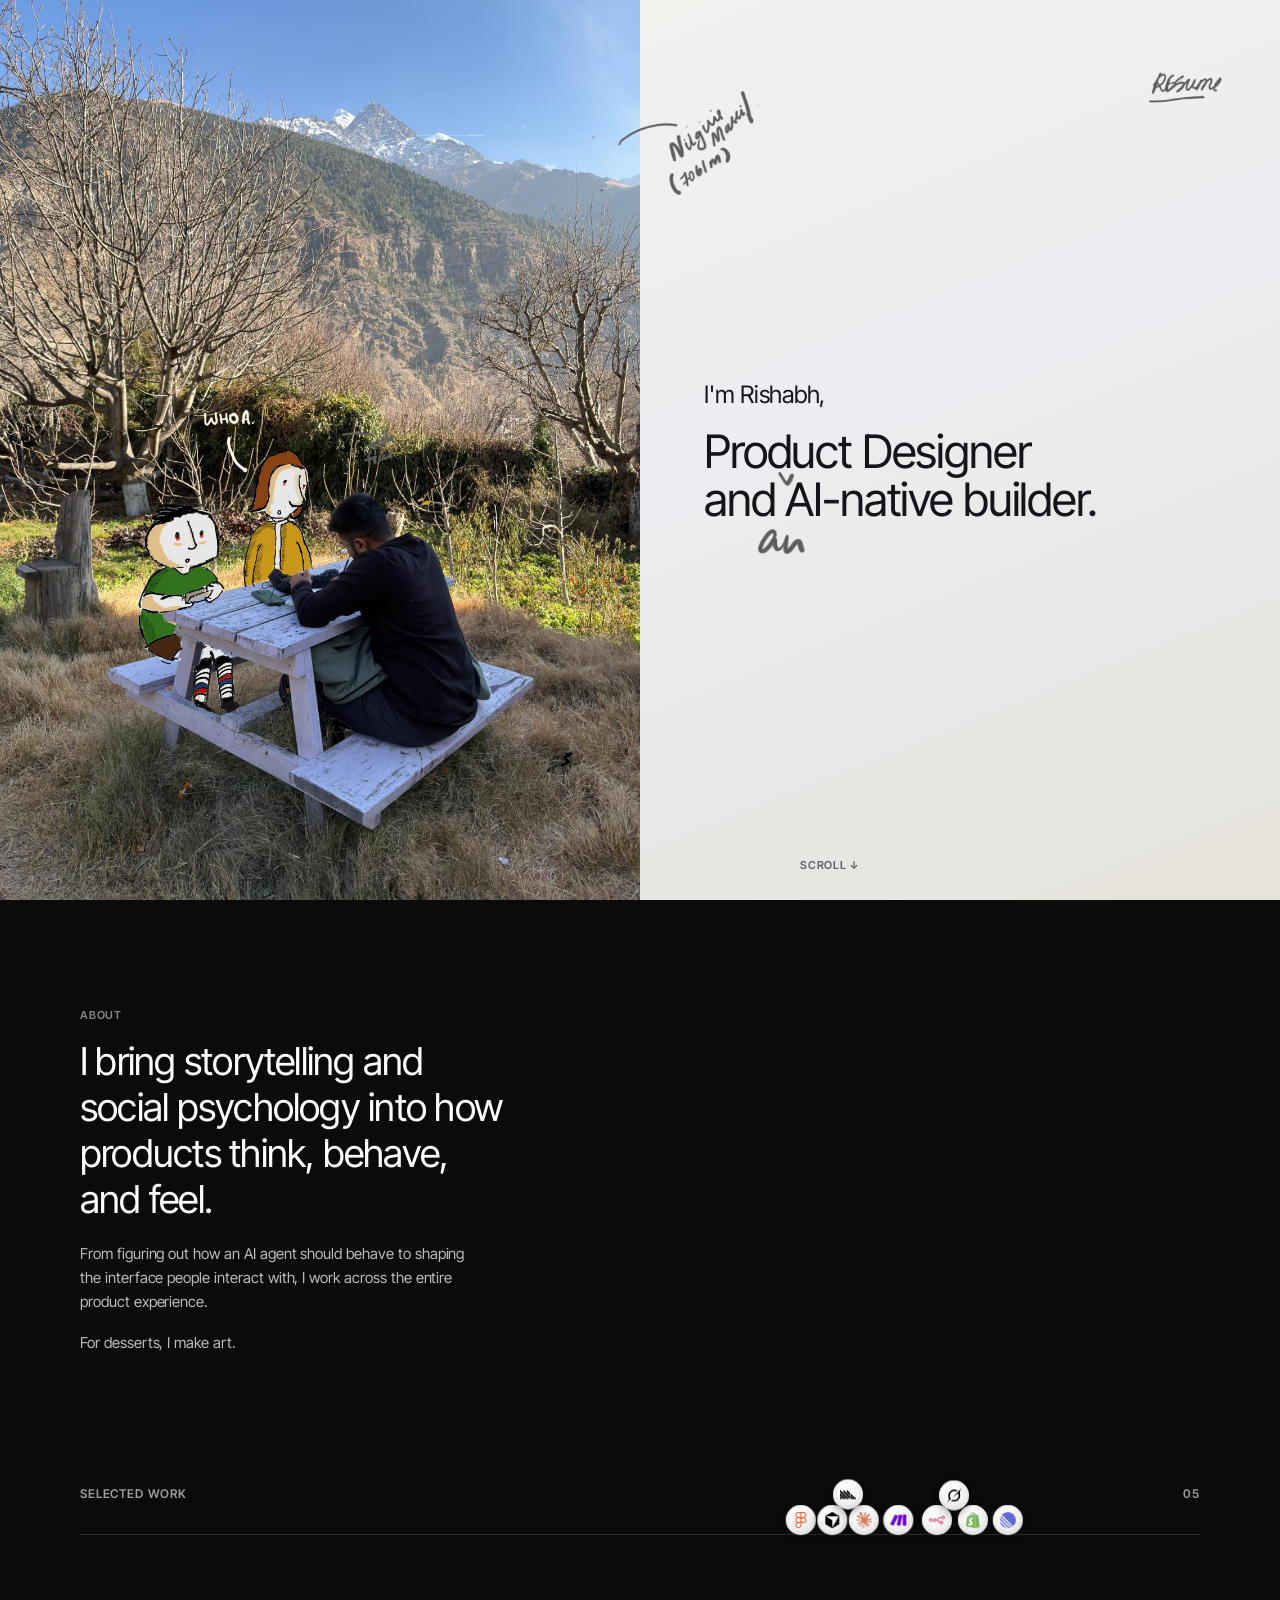
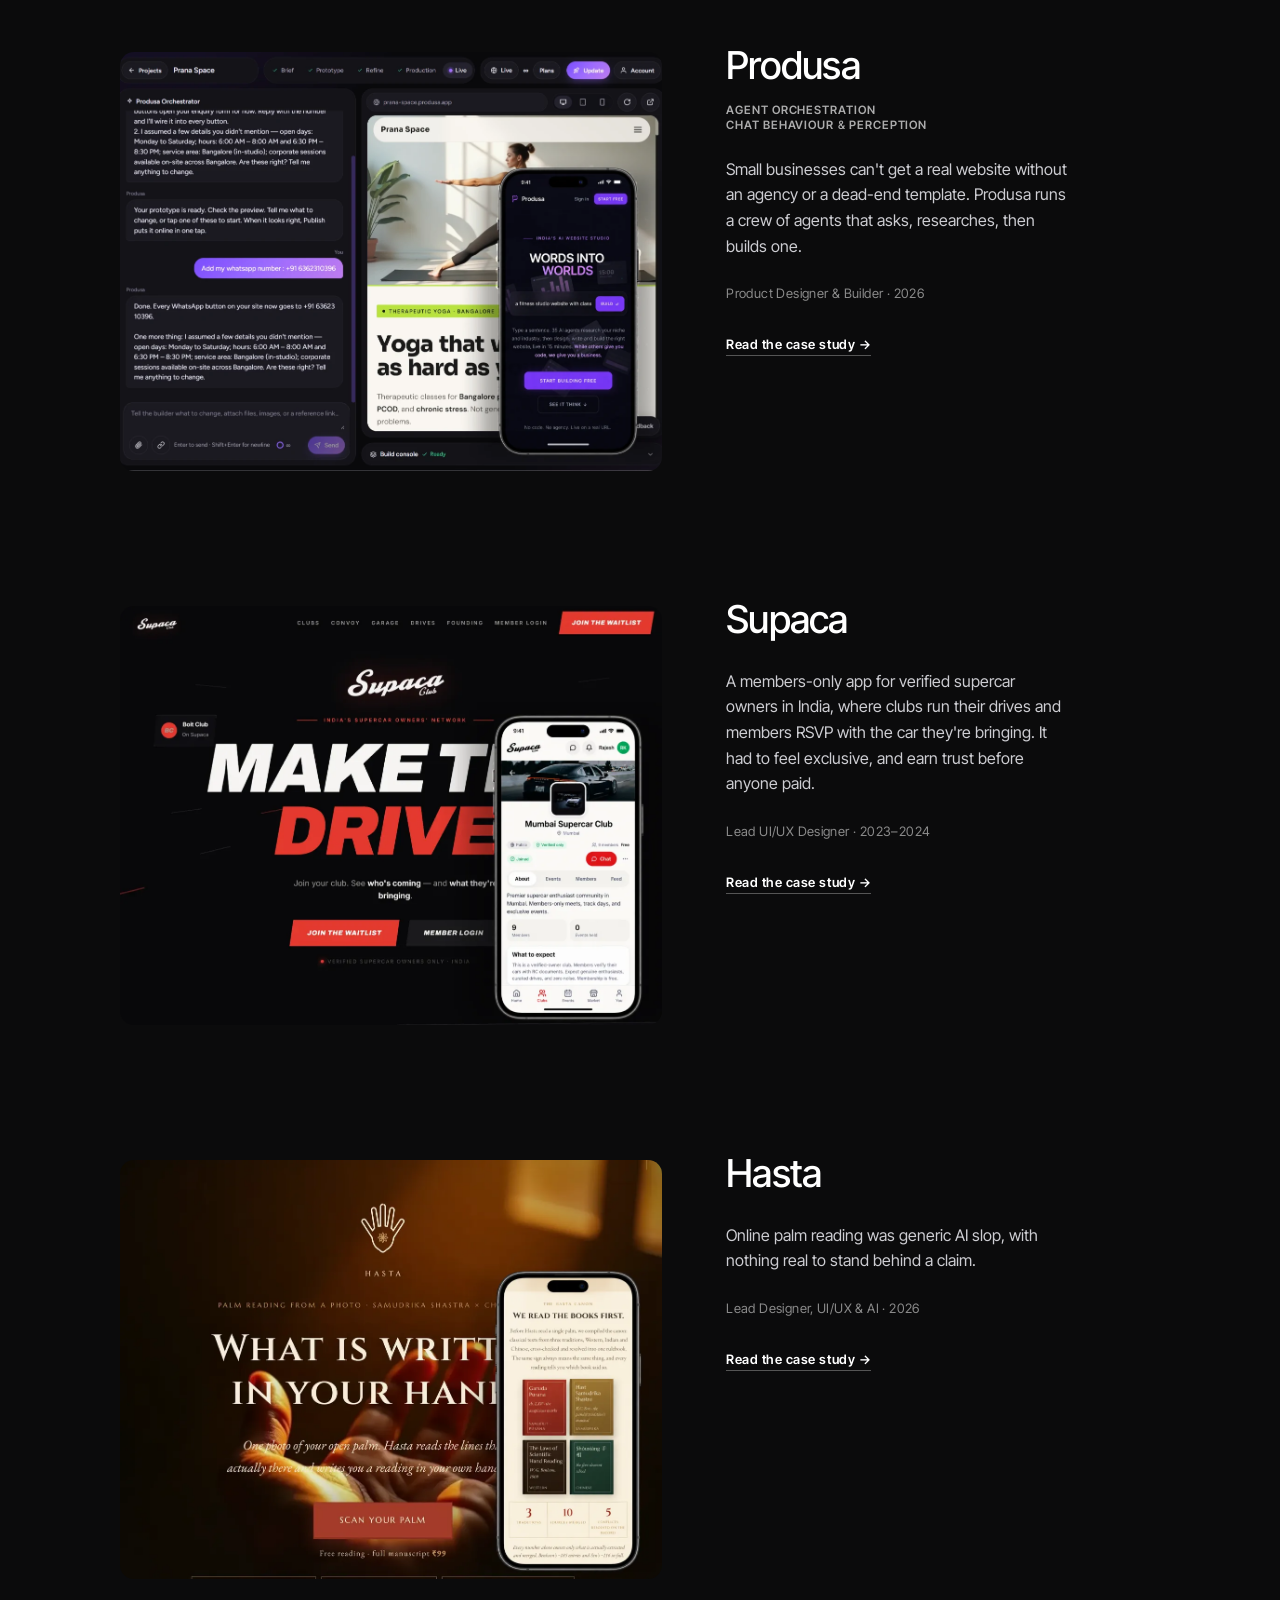
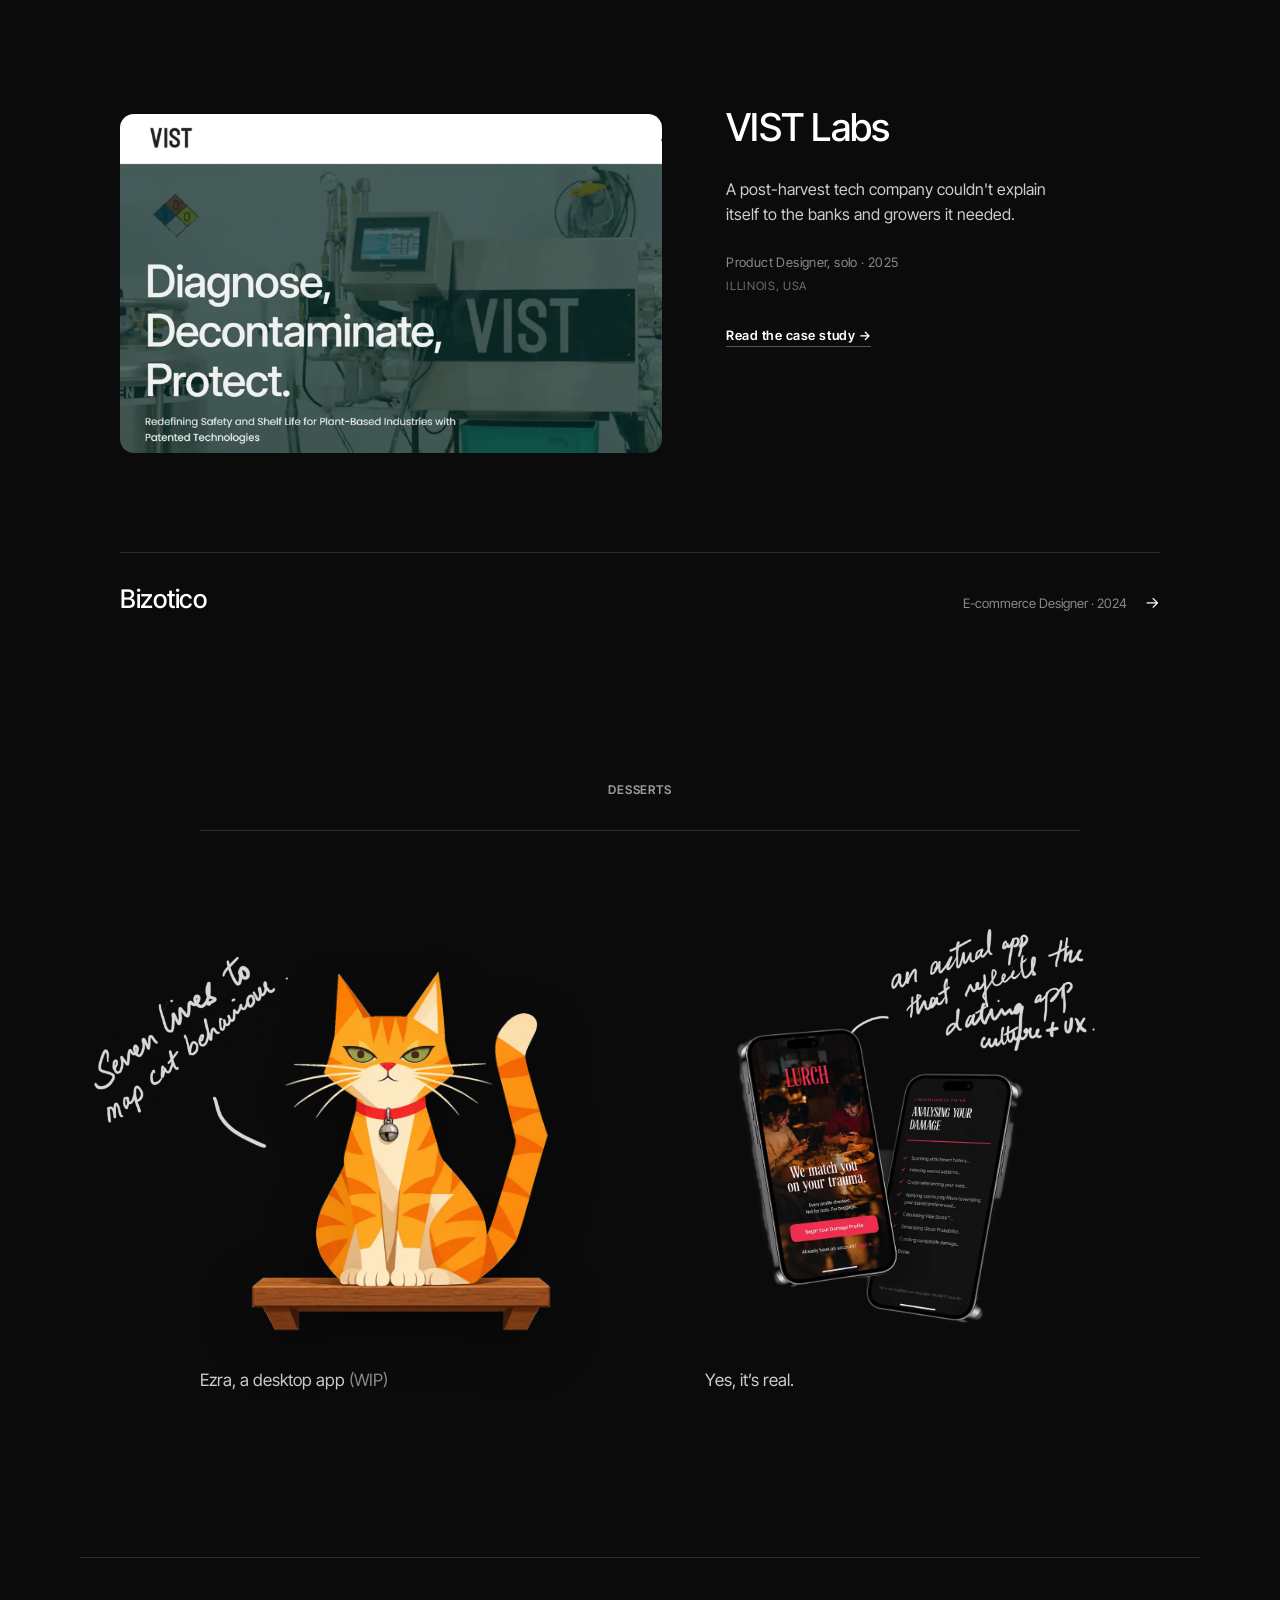
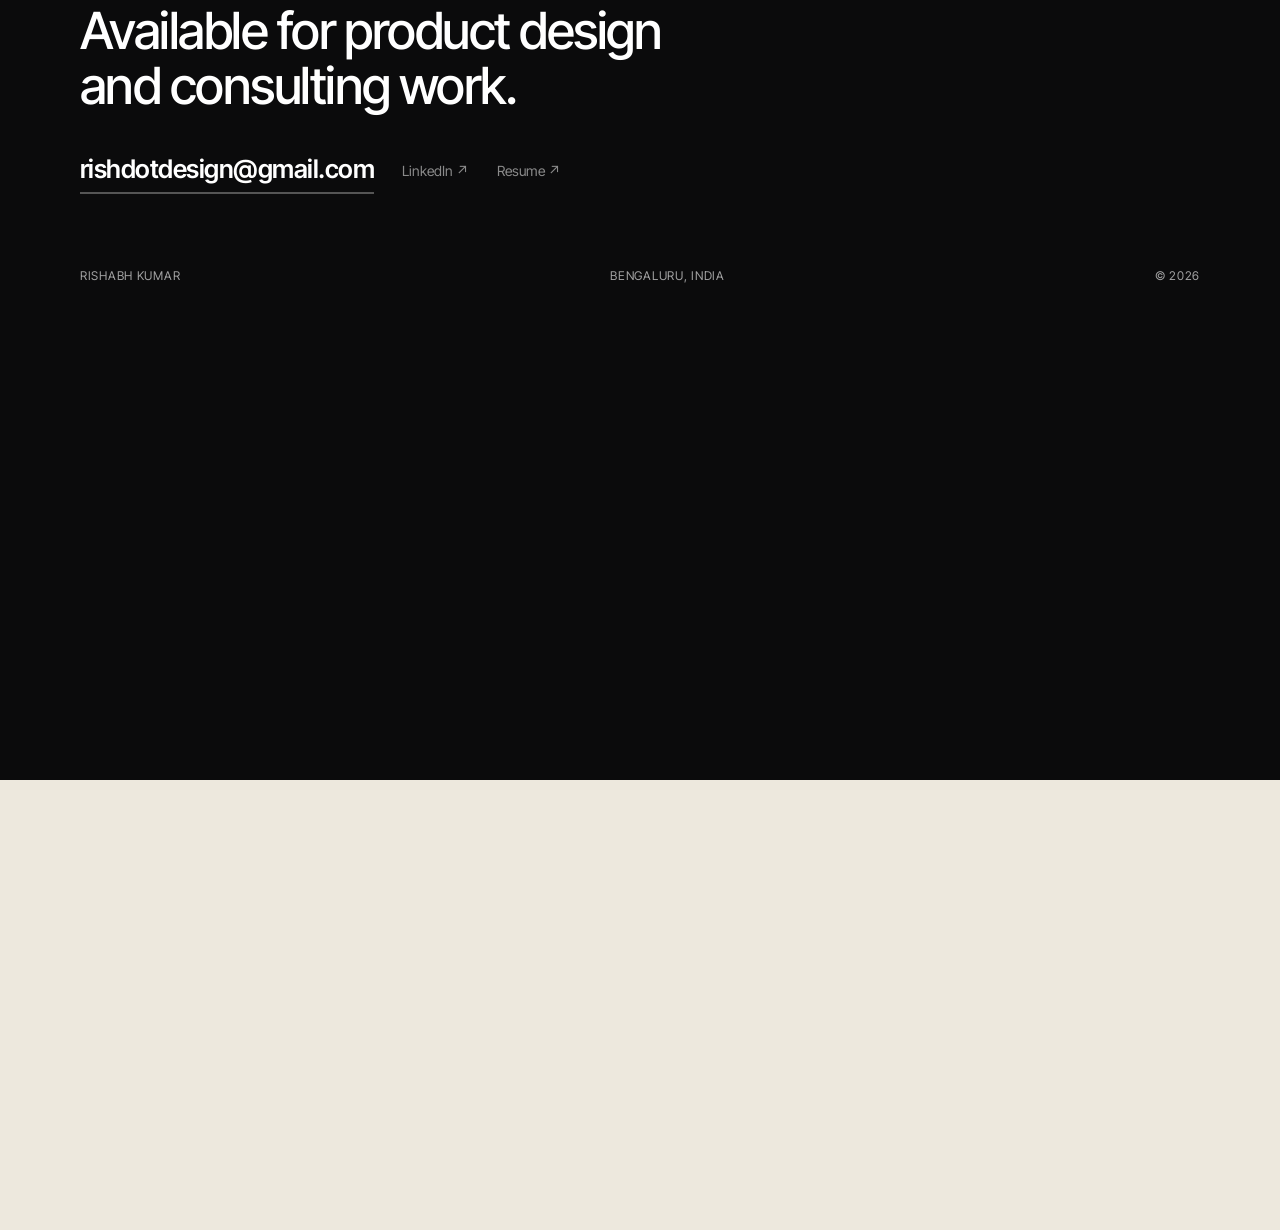
==== commit 6ee51a6f: "Stack: arcade intro, nav-synced pill, re-paced unlocks - Unlock pacing: 2nd ball at 1200, 3rd at 200" ====
--- a/index.html
+++ b/index.html
@@ -31,7 +31,7 @@
 <link rel="preconnect" href="https://fonts.googleapis.com">
 <link rel="preconnect" href="https://fonts.gstatic.com" crossorigin>
 <link rel="stylesheet"
-      href="https://fonts.googleapis.com/css2?family=Inter+Tight:wght@300;400;500;600;700;800;900&display=swap">
+      href="https://fonts.googleapis.com/css2?family=Inter+Tight:wght@300;400;500;600;700;800;900&family=Press+Start+2P&display=swap">
 <link rel="preload" as="image" href="/assets/hero.jpg" fetchpriority="high">
 <link rel="stylesheet" href="/assets/style.css">
 <link rel="stylesheet" href="/assets/v2.css">
--- a/assets/redo.css
+++ b/assets/redo.css
@@ -261,7 +261,7 @@
    as tall as its picture; no card is waiting on another's height. The img
    keeps its width/height attributes, so the box is still reserved before the
    lazy load and nothing reflows. overflow: hidden stays for the hover zoom. */
-.feat__shot { display: block; overflow: hidden; background: #141414; }
+.feat__shot { display: block; overflow: hidden; background: #141414; border-radius: 14px; }
 .feat__shot img { display: block; width: 100%; height: auto; transition: transform 700ms cubic-bezier(.22,1,.36,1); }
 .feat__shot:focus-visible img { transform: scale(1.03); }
 /* Hover zoom only where a real pointer can hover. On a touch device a :hover
--- a/assets/game.css
+++ b/assets/game.css
@@ -1,18 +1,16 @@
 /* ===========================================================================
-   IN-PAGE PINBALL — "The site is the table" (mobile only)
-   A toggle turns the real homepage into a pinball table: the nine tool logos
-   drop onto the page and bounce off the actual elements. Case-study cards and
-   desserts tiles are bumpers (they flash and score); headings and nav are
-   walls; two flippers sit at the foot of the screen. No overlay, no new
-   section — the balls and flippers float over the page you were reading.
-   Desktop keeps its own ball pit (redo.js); game.js builds none of this unless
-   the pointer is coarse. Self-contained; CSP-safe (external script, no inline).
+   "THE STACK" — in-page pinball (mobile only)
+   A toggle turns the real homepage into a pinball table. One ball (a tool logo)
+   at a time: flip it up through your case-study cards to score, hit the metal
+   side bumpers and the jackpot lanes for bonus, don't let it drain. Five balls,
+   then game over. On a desktop visit none of this loads (redo.js keeps its own
+   ball pit). Self-contained, CSP-safe (external script, no inline).
    =========================================================================== */
 
-/* toggle button, bottom-right, phones only */
+/* ---- toggle button ------------------------------------------------------- */
 .playfab{
-  position:fixed; right:16px; bottom:max(16px,env(safe-area-inset-bottom)); z-index:9100;
-  display:none; align-items:center; gap:9px;
+  position:fixed; right:16px; bottom:max(16px,env(safe-area-inset-bottom)); z-index:9200;
+  display:none; align-items:center; gap:5px;
   padding:11px 16px 11px 13px; border-radius:999px;
   background:#fff; color:#141414; border:0;
   font:700 13px/1 "Inter Tight",system-ui,sans-serif; letter-spacing:.01em;
@@ -20,51 +18,138 @@
   -webkit-tap-highlight-color:transparent; touch-action:manipulation;
   transition:opacity .25s ease, transform .25s ease;
 }
-.playfab__dot{width:16px;height:16px;border-radius:50%;
-  background:radial-gradient(circle at 34% 30%,#fff,#d9d7dd 78%);
-  box-shadow:0 1px 2px rgba(0,0,0,.3) inset, 0 1px 1px #fff}
+/* two tiny logo balls as a hint of the game, slightly overlapped like a stack */
+.pin-chip{width:18px; height:18px; border-radius:50%; flex:none;
+  background:radial-gradient(circle at 34% 30%,#fff,#e4e5ea 78%);
+  box-shadow:0 1px 2px rgba(0,0,0,.22) inset, 0 1px 1px rgba(255,255,255,.9), 0 1px 2px rgba(0,0,0,.18);
+  display:grid; place-items:center;}
+.pin-chip + .pin-chip{margin-left:-8px}
+.pin-chip img{width:60%; height:60%; display:block}
+.playfab__t{margin-left:2px}
 .playfab.is-hidden{opacity:0; transform:translateY(12px) scale(.9); pointer-events:none}
-.playfab.is-live{background:#141414; color:#fff}
-.playfab.is-live .playfab__dot{background:radial-gradient(circle at 34% 30%,#b9e05a,#7fae1a 72%)}
+.playfab.is-live{background:#141414; color:#fff;
+  top:max(12px,env(safe-area-inset-top)); bottom:auto;}
+.playfab.is-live .pin-chip{display:none}
 @media (pointer:coarse){ .playfab.is-ready{display:inline-flex} }
 
-/* the ball + flipper layer floats over the page; it does not catch taps
-   itself (game.js listens on the document), so the page stays visible. */
-.pin-layer{position:fixed; inset:0; z-index:9050; pointer-events:none;}
+/* ---- game-mode backdrop: the page dims and takes an ink/oxblood wash ------ */
+.pin-dim{position:fixed; inset:0; z-index:9040; pointer-events:none;
+  opacity:0; transition:opacity .4s ease;
+  background:
+    radial-gradient(120% 90% at 50% 8%, rgba(122,46,53,.28), transparent 60%),
+    radial-gradient(140% 120% at 50% 112%, rgba(0,0,0,.2), transparent 55%),
+    linear-gradient(rgba(9,8,11,.62), rgba(9,8,11,.72));
+  box-shadow:inset 0 0 180px 40px rgba(0,0,0,.6);   /* vignette */
+}
+.pin-dim.is-on{opacity:1}
+
+/* the ball + chrome layer */
+.pin-layer{position:fixed; inset:0; z-index:9060; pointer-events:none;}
 
 .pin-ball{position:fixed; top:0; left:0; border-radius:50%;
-  background:radial-gradient(circle at 34% 30%,#fff,#ededf0 78%);
-  box-shadow:0 3px 9px rgba(0,0,0,.45), 0 1px 1px rgba(255,255,255,.85) inset;
+  background:radial-gradient(circle at 34% 30%,#fff,#e8e9ee 78%);
+  box-shadow:0 3px 9px rgba(0,0,0,.5), 0 0 0 1px rgba(255,255,255,.4) inset, 0 1px 1px rgba(255,255,255,.9) inset;
   display:grid; place-items:center; will-change:transform;}
 .pin-ball img{width:54%; height:54%; -webkit-user-drag:none; pointer-events:none}
 
-.pin-flip{position:fixed; top:0; left:0; height:16px; border-radius:999px;
-  background:linear-gradient(#f4f4f6,#c7c7cf);
-  box-shadow:0 3px 10px rgba(0,0,0,.5), 0 1px 0 rgba(255,255,255,.7) inset;
-  transform-origin:12px 50%; will-change:transform;}
-.pin-flip--r{transform-origin:calc(100% - 12px) 50%;}
+/* the metal funnel is an SVG (crisp gradients); this just places it */
+.pin-chrome{position:fixed; inset:0; z-index:9055; pointer-events:none;}
 
-.pin-hud{position:fixed; top:max(10px,env(safe-area-inset-top)); left:50%; transform:translateX(-50%);
-  z-index:9110; display:flex; align-items:center; gap:10px;
-  padding:7px 14px; border-radius:999px; background:rgba(20,20,22,.82); color:#fff;
-  backdrop-filter:blur(6px);
-  font:700 12px/1 "Inter Tight",system-ui,sans-serif; letter-spacing:.06em; text-transform:uppercase;
-  pointer-events:none; opacity:0; transition:opacity .25s ease;}
+/* flippers — brushed steel */
+.pin-flip{position:fixed; top:0; left:0; height:17px; border-radius:999px;
+  background:linear-gradient(180deg,#f3f4f7 0%,#cbced6 40%,#9aa0ab 56%,#c4c8d0 100%);
+  box-shadow:0 3px 9px rgba(0,0,0,.55), inset 0 1px 0 rgba(255,255,255,.85), inset 0 -2px 3px rgba(0,0,0,.3);
+  transform-origin:13px 50%; will-change:transform;}
+.pin-flip--r{transform-origin:calc(100% - 13px) 50%;}
+
+/* metal side bumpers */
+.pin-bumper{position:fixed; top:0; left:0; border-radius:50%;
+  background:radial-gradient(circle at 38% 30%, #eef0f4, #b2b7c2 58%, #6c727d 100%);
+  box-shadow:0 7px 18px rgba(0,0,0,.55), inset 0 2px 4px rgba(255,255,255,.65), inset 0 -5px 9px rgba(0,0,0,.4);
+  will-change:transform; transition:transform .08s ease;}
+.pin-bumper::after{content:""; position:absolute; inset:28%; border-radius:50%;
+  background:radial-gradient(circle at 40% 34%, #8b3640, #5e2228 70%);
+  box-shadow:inset 0 1px 2px rgba(255,255,255,.3); transition:background .1s ease, box-shadow .1s ease;}
+.pin-bumper.is-hit{transform:scale(1.08)}
+.pin-bumper.is-hit::after{background:radial-gradient(circle at 40% 34%, #c7ef63, #8fbe1f 70%);
+  box-shadow:0 0 18px rgba(154,205,32,.8), inset 0 1px 2px rgba(255,255,255,.5);}
+
+/* jackpot lanes at the mouth of the funnel */
+.pin-lane{position:fixed; top:0; left:0; border-radius:7px;
+  background:linear-gradient(#262932,#14161c);
+  box-shadow:inset 0 0 0 1.5px rgba(154,205,32,.45), 0 0 14px rgba(154,205,32,.3);
+  display:grid; place-items:center;
+  font:800 11px/1 "Inter Tight",system-ui,sans-serif; letter-spacing:.06em; color:rgba(154,205,32,.9);
+  will-change:transform;}
+.pin-lane.is-hit{background:linear-gradient(#9ACD20,#6f9e14); color:#13240a;
+  box-shadow:0 0 22px rgba(154,205,32,.85);}
+
+/* HUD scoreboard */
+.pin-hud{position:fixed; top:max(10px,env(safe-area-inset-top)); left:14px; z-index:9110;
+  display:flex; gap:16px; align-items:flex-end;
+  padding:8px 14px; border-radius:12px; background:rgba(15,14,17,.86);
+  box-shadow:0 6px 20px rgba(0,0,0,.5), inset 0 0 0 1px rgba(255,255,255,.07);
+  backdrop-filter:blur(6px); pointer-events:none; opacity:0; transition:opacity .3s ease;}
 .pin-hud.is-on{opacity:1}
-.pin-hud b{color:#9ACD20; font-size:15px; letter-spacing:0; margin-left:4px}
-.pin-hud .pin-hud__tip{color:rgba(255,255,255,.55); font-weight:600; letter-spacing:.02em; text-transform:none}
+.pin-hud__k{font:700 9px/1.4 "Inter Tight",system-ui,sans-serif; letter-spacing:.14em; text-transform:uppercase; color:rgba(255,255,255,.5)}
+.pin-hud__v{font:800 20px/1 "Inter Tight",system-ui,sans-serif; color:#9ACD20; letter-spacing:.01em}
+/* the stack rack: the nine logo balls lined up; each dims out as it drops into play */
+.pin-hud__rack{display:flex; margin-top:5px}
+.pin-rackball{width:16px; height:16px; border-radius:50%; flex:none;
+  background:radial-gradient(circle at 34% 30%,#fff,#e4e5ea 78%);
+  box-shadow:0 1px 1px rgba(0,0,0,.35), inset 0 1px 1px rgba(255,255,255,.8);
+  display:grid; place-items:center; transition:opacity .35s ease, transform .35s ease;}
+.pin-rackball + .pin-rackball{margin-left:-4px}
+.pin-rackball img{width:62%; height:62%; display:block}
+.pin-rackball.out{opacity:.16; transform:scale(.62)}
 
-/* the flash a real element does when a ball scores off it */
-.pin-hit{ animation:pin-hit .45s ease; }
-@keyframes pin-hit{
-  0%{ box-shadow:0 0 0 0 rgba(154,205,32,0); }
-  25%{ box-shadow:0 0 0 3px rgba(154,205,32,.9), 0 0 22px rgba(154,205,32,.55); }
-  100%{ box-shadow:0 0 0 0 rgba(154,205,32,0); }
-}
+/* real page UI that is a live obstacle while the game is on */
+.pin-obstacle{outline:1.5px dashed rgba(154,205,32,.42); outline-offset:3px; border-radius:5px;}
 
-/* while a game is live, the page is frozen in place (game.js blocks scroll via
-   touchmove/wheel). We deliberately do NOT use overflow:hidden here: setting it
-   on the scroller resets scrollY to 0, which threw off the element colliders. */
+/* floating score pops */
+.pin-pop{position:fixed; z-index:9120; pointer-events:none; transform:translate(-50%,-50%);
+  font:800 17px/1 "Inter Tight",system-ui,sans-serif; color:#9ACD20; letter-spacing:.01em;
+  text-shadow:0 2px 6px rgba(0,0,0,.6); animation:pin-pop .72s cubic-bezier(.2,.8,.3,1) forwards;}
+.pin-pop--big{font-size:26px; color:#fbe36b}
+@keyframes pin-pop{0%{opacity:0; transform:translate(-50%,-30%) scale(.7)} 20%{opacity:1}
+  100%{opacity:0; transform:translate(-50%,-150%) scale(1.05)}}
+
+/* the lit flash on a real card */
+.pin-hit{ animation:pin-hit .5s ease; }
+@keyframes pin-hit{0%{box-shadow:0 0 0 0 rgba(154,205,32,0)}
+  25%{box-shadow:0 0 0 3px rgba(154,205,32,.95), 0 0 26px rgba(154,205,32,.6)}
+  100%{box-shadow:0 0 0 0 rgba(154,205,32,0)}}
+
+/* game-over card */
+.pin-over{position:fixed; inset:0; z-index:9130; display:grid; place-items:center;
+  pointer-events:auto; opacity:0; transition:opacity .3s ease;}
+.pin-over.is-on{opacity:1}
+.pin-over__card{width:min(320px,82vw); padding:28px 26px; border-radius:18px; text-align:center;
+  background:linear-gradient(#1b1a1f,#121116); color:#fff;
+  box-shadow:0 30px 70px rgba(0,0,0,.6), inset 0 0 0 1px rgba(255,255,255,.08);}
+.pin-over__k{font:700 11px/1 "Inter Tight",system-ui; letter-spacing:.18em; text-transform:uppercase; color:rgba(255,255,255,.5)}
+.pin-over__score{font:800 54px/1 "Inter Tight",system-ui; color:#9ACD20; margin:10px 0 4px; letter-spacing:-.01em}
+.pin-over__sub{font:500 13px/1.5 "Inter Tight",system-ui; color:rgba(255,255,255,.6); margin-bottom:22px}
+.pin-over__btns{display:flex; gap:10px}
+.pin-over__btn{flex:1; appearance:none; border:0; cursor:pointer; padding:13px; border-radius:11px;
+  font:700 14px/1 "Inter Tight",system-ui; letter-spacing:.01em; touch-action:manipulation;}
+.pin-over__btn--go{background:#9ACD20; color:#13240a}
+.pin-over__btn--exit{background:rgba(255,255,255,.1); color:#fff}
+
+/* intro splash: "REMEMBER PINBALL?" in an arcade font, blinking, then the ball drops */
+.pin-intro{position:fixed; inset:0; z-index:9140; display:grid; place-items:center;
+  pointer-events:none; background:rgba(9,8,11,.5); opacity:1; transition:opacity .2s ease;}
+.pin-intro.out{opacity:0}
+.pin-intro span{
+  font-family:"Press Start 2P","Inter Tight",monospace; text-align:center; line-height:1.55;
+  font-size:clamp(19px,6.5vw,32px); letter-spacing:.01em; color:#9ACD20;
+  text-shadow:0 0 18px rgba(154,205,32,.55), 0 3px 0 rgba(0,0,0,.45);
+  animation:pin-blink .4s steps(1,end) infinite;}
+@keyframes pin-blink{0%,49%{opacity:1} 50%,100%{opacity:.1}}
+@media (prefers-reduced-motion:reduce){ .pin-intro span{animation:none} }
+
+/* while a game is live the page is frozen (game.js blocks scroll via touchmove);
+   NOT overflow:hidden, which would reset scrollY and lose the colliders. */
 html.pin-live, html.pin-live body{ overscroll-behavior:none; touch-action:none; }
 
-@media (prefers-reduced-motion:reduce){ .playfab{transition:none} }
+@media (prefers-reduced-motion:reduce){ .playfab,.pin-dim{transition:none} }
